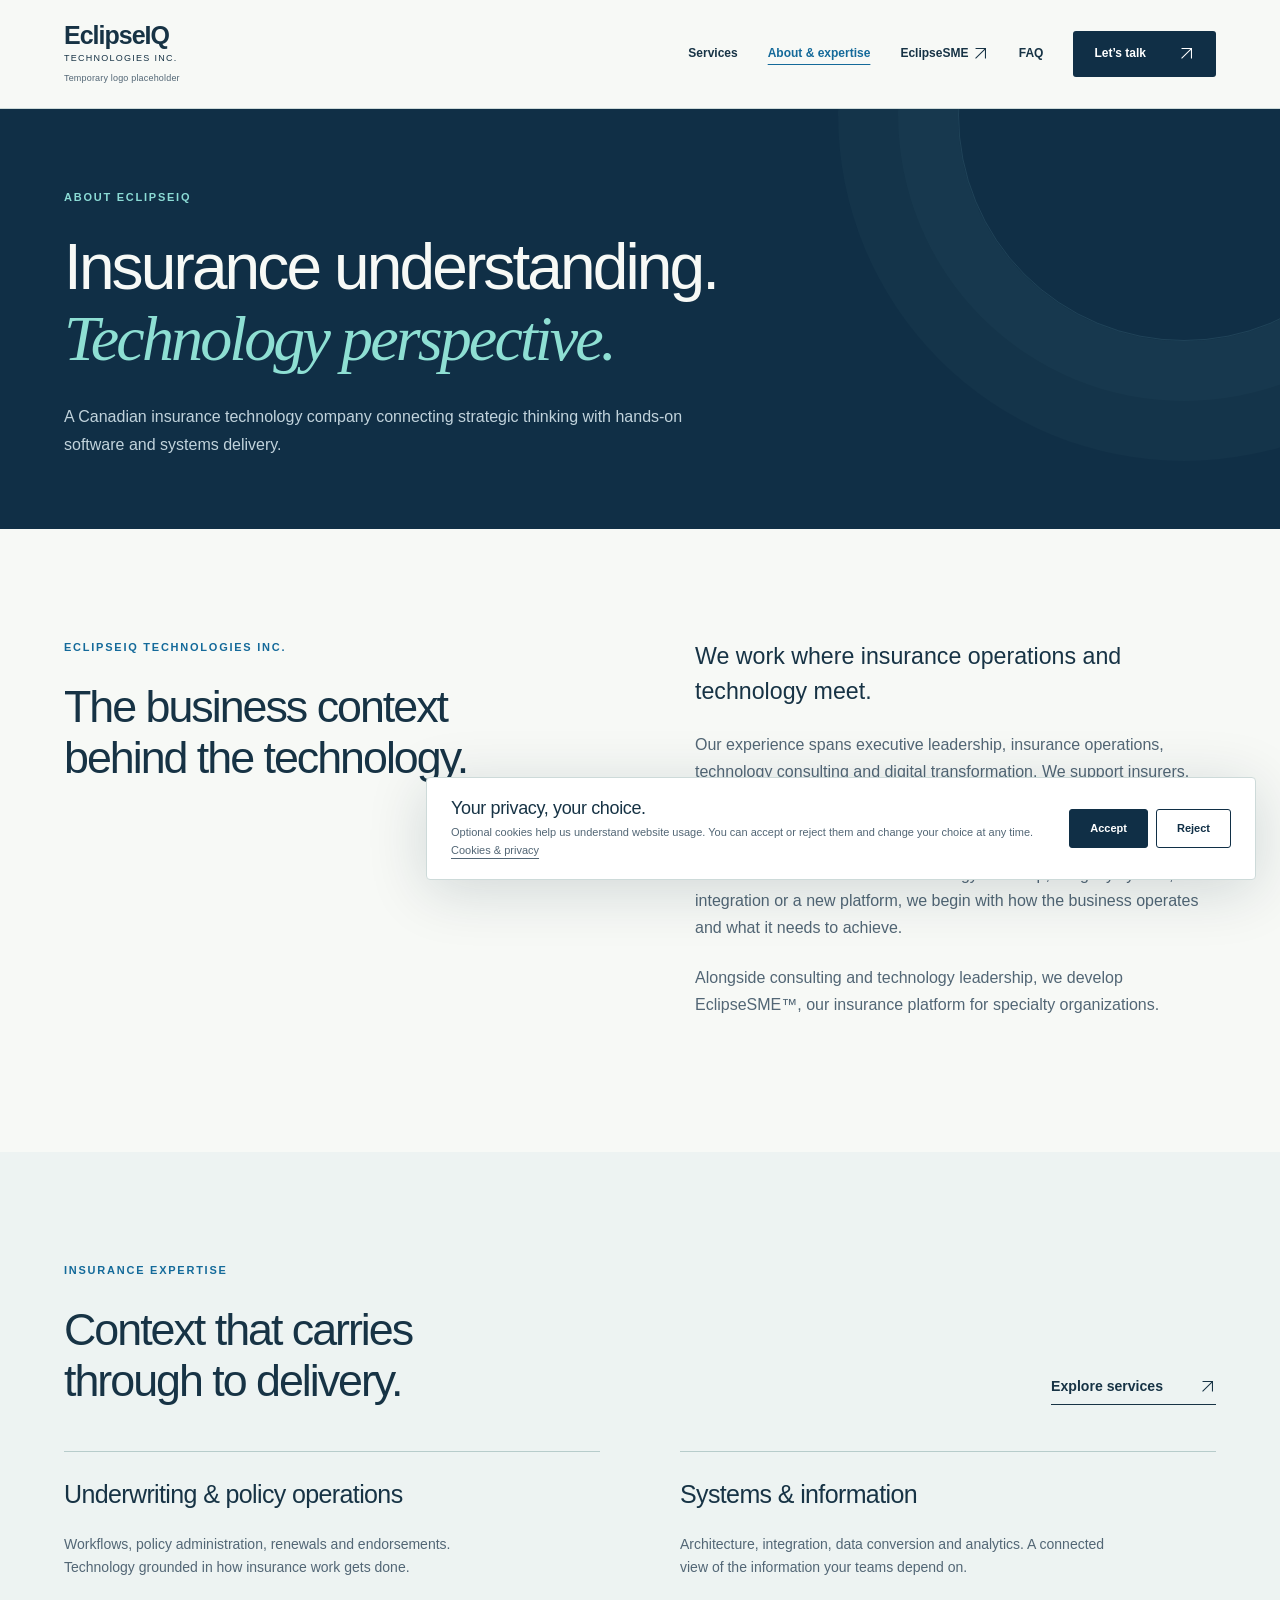
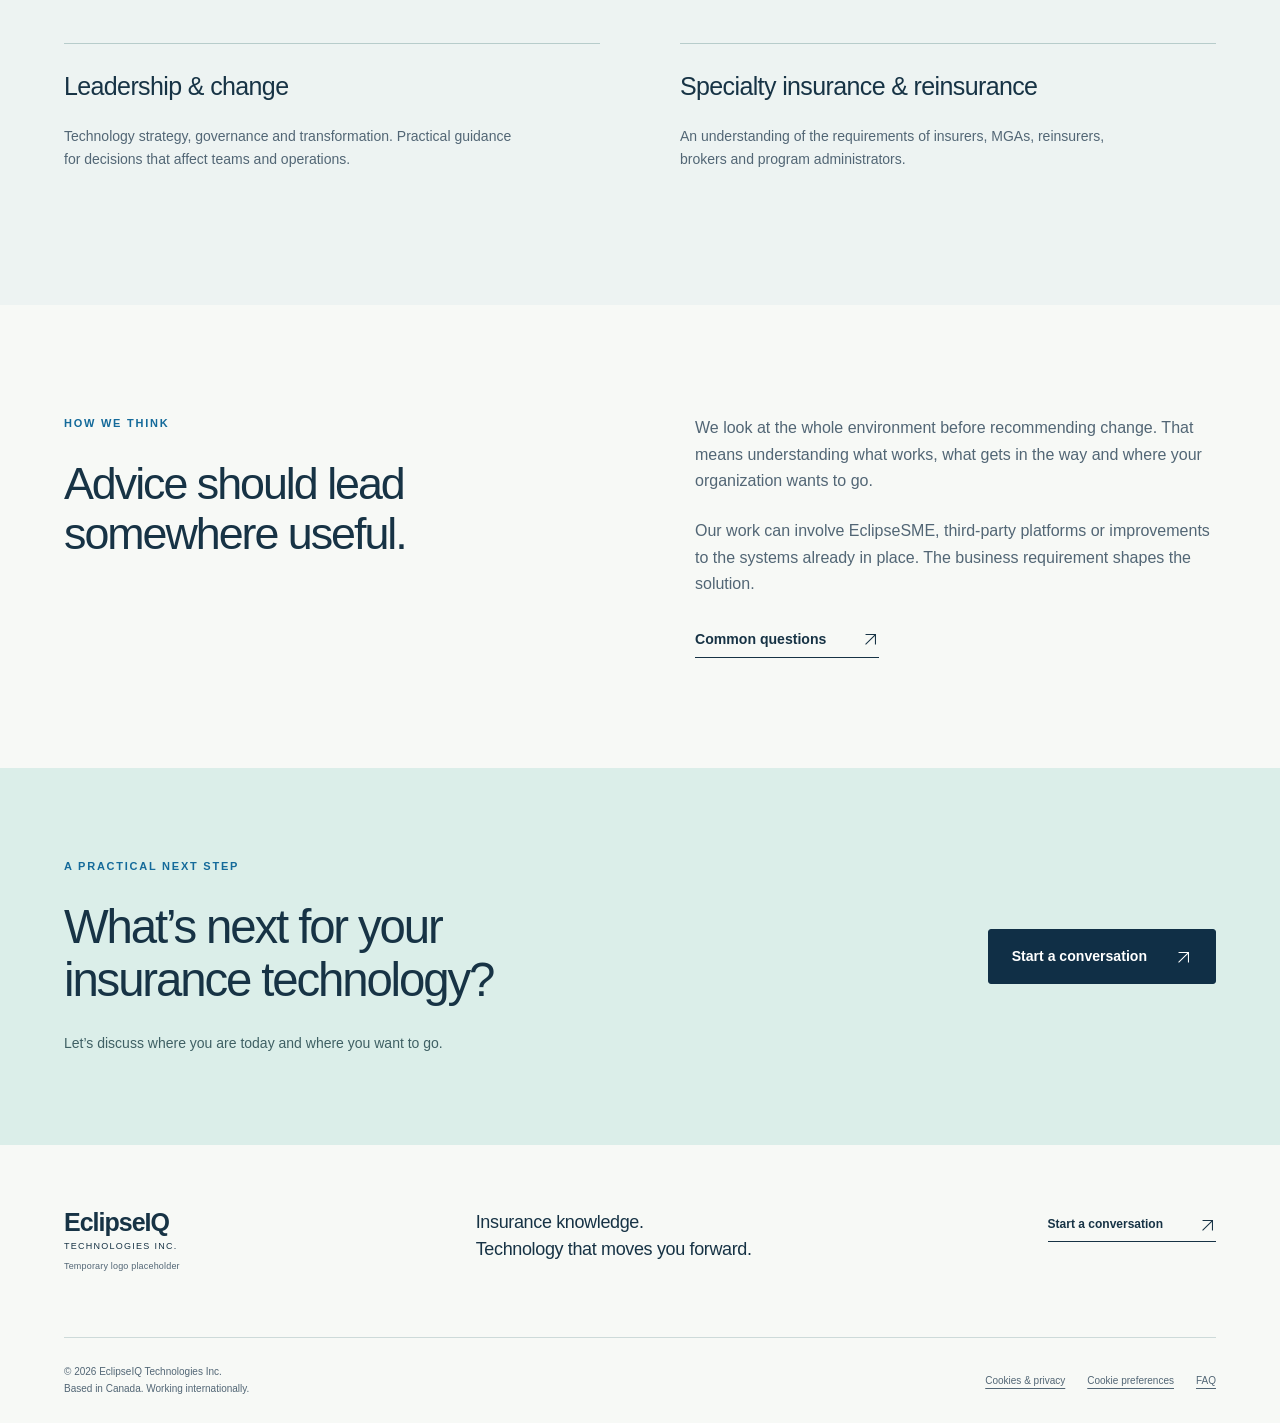
==== about/index.html @ 49a22146 "Build EclipseIQ corporate redesign with local forms and privacy controls" ====
<!doctype html>
<html lang="en-CA"><head><meta charset="utf-8"><meta name="viewport" content="width=device-width, initial-scale=1"><title>About &amp; insurance expertise | EclipseIQ Technologies Inc.</title>
<meta name="description" content="Meet EclipseIQ Technologies Inc., a Canadian insurance technology company connecting operational understanding with hands-on technology delivery."><meta name="theme-color" content="#102f46"><meta name="referrer" content="strict-origin-when-cross-origin"><link rel="canonical" href="https://eclipseiq.ca/about/">
<meta property="og:type" content="website"><meta property="og:locale" content="en_CA"><meta property="og:site_name" content="EclipseIQ Technologies Inc."><meta property="og:title" content="About &amp; insurance expertise"><meta property="og:description" content="Meet EclipseIQ Technologies Inc., a Canadian insurance technology company connecting operational understanding with hands-on technology delivery."><meta property="og:url" content="https://eclipseiq.ca/about/"><meta property="og:image" content="https://eclipseiq.ca/assets/social.png"><meta property="og:image:alt" content="EclipseIQ Technologies Inc. — Insurance technology with business perspective"><meta name="twitter:card" content="summary_large_image">
<link rel="stylesheet" href="../assets/styles.css"><script src="../assets/config.js" defer></script><script src="../assets/site.js" defer></script><script src="../assets/consent.js" defer></script><script type="application/ld+json">{"@context": "https://schema.org", "@type": "Organization", "name": "EclipseIQ Technologies Inc.", "url": "https://eclipseiq.ca/", "description": "Insurance technology consulting, systems modernization, fractional leadership and software solutions for insurers, MGAs, reinsurers and brokers."}</script></head>
<body><a class="skip-link" href="#main">Skip to content</a><header class="header"><div class="container header-inner"><a class="brand" href="../index.html" aria-label="EclipseIQ Technologies Inc. home"><span class="brand-name">EclipseIQ<span class="brand-company">Technologies Inc.</span></span><small>Temporary logo placeholder</small></a><button class="menu-toggle" aria-expanded="false" aria-controls="navigation" hidden>Menu <span aria-hidden="true"><svg class="icon" viewBox="0 0 24 24" fill="none" stroke="currentColor" stroke-width="1.5" aria-hidden="true"><path d="M3 6h18M3 12h18M3 18h18"/></svg></span></button><nav id="navigation" aria-label="Main navigation"><a href="../services/index.html">Services</a><a href="../about/index.html" aria-current="page">About & expertise</a><a href="../index.html#eclipsesme">EclipseSME<span aria-hidden="true"> <svg class="icon" viewBox="0 0 24 24" fill="none" stroke="currentColor" stroke-width="1.5" aria-hidden="true"><path d="M5 19 19 5M5 5h14v14"/></svg></span></a><a href="../faq/index.html">FAQ</a><a class="nav-contact" href="../contact/index.html">Let’s talk <span aria-hidden="true"><svg class="icon" viewBox="0 0 24 24" fill="none" stroke="currentColor" stroke-width="1.5" aria-hidden="true"><path d="M5 19 19 5M5 5h14v14"/></svg></span></a></nav></div></header>
<main id="main"><section class="page-intro"><div class="container"><p class="eyebrow">About EclipseIQ</p><h1>Insurance understanding.<br><em>Technology perspective.</em></h1><p class="intro-copy">A Canadian insurance technology company connecting strategic thinking with hands-on software and systems delivery.</p></div></section><section class="section"><div class="container split"><div><p class="eyebrow">EclipseIQ Technologies Inc.</p><h2>The business context<br>behind the technology.</h2></div><div class="prose"><p class="lead">We work where insurance operations and technology meet.</p><p>Our experience spans executive leadership, insurance operations, technology consulting and digital transformation. We support insurers, MGAs, reinsurers, brokers and specialty insurance organizations in Canada and internationally.</p><p>Whether the work involves a technology roadmap, a legacy system, an integration or a new platform, we begin with how the business operates and what it needs to achieve.</p><p>Alongside consulting and technology leadership, we develop EclipseSME™, our insurance platform for specialty organizations.</p></div></div></section><section class="section section-tint"><div class="container"><div class="section-heading"><div><p class="eyebrow">Insurance expertise</p><h2>Context that carries<br>through to delivery.</h2></div><a class="text-link" href="../services/index.html">Explore services <svg class="icon" viewBox="0 0 24 24" fill="none" stroke="currentColor" stroke-width="1.5" aria-hidden="true"><path d="M5 19 19 5M5 5h14v14"/></svg></a></div><div class="expertise-grid"><article><h3>Underwriting & policy operations</h3><p>Workflows, policy administration, renewals and endorsements. Technology grounded in how insurance work gets done.</p></article><article><h3>Systems & information</h3><p>Architecture, integration, data conversion and analytics. A connected view of the information your teams depend on.</p></article><article><h3>Leadership & change</h3><p>Technology strategy, governance and transformation. Practical guidance for decisions that affect teams and operations.</p></article><article><h3>Specialty insurance & reinsurance</h3><p>An understanding of the requirements of insurers, MGAs, reinsurers, brokers and program administrators.</p></article></div></div></section><section class="section"><div class="container split"><div><p class="eyebrow">How we think</p><h2>Advice should lead<br>somewhere useful.</h2></div><div class="prose"><p>We look at the whole environment before recommending change. That means understanding what works, what gets in the way and where your organization wants to go.</p><p>Our work can involve EclipseSME, third-party platforms or improvements to the systems already in place. The business requirement shapes the solution.</p><a class="text-link" href="../faq/index.html">Common questions <svg class="icon" viewBox="0 0 24 24" fill="none" stroke="currentColor" stroke-width="1.5" aria-hidden="true"><path d="M5 19 19 5M5 5h14v14"/></svg></a></div></div></section><section class="cta"><div class="container cta-inner"><div><p class="eyebrow">A practical next step</p><h2>What’s next for your<br>insurance technology?</h2><p>Let’s discuss where you are today and where you want to go.</p></div><a class="button button-light" href="../contact/index.html">Start a conversation <span aria-hidden="true"><svg class="icon" viewBox="0 0 24 24" fill="none" stroke="currentColor" stroke-width="1.5" aria-hidden="true"><path d="M5 19 19 5M5 5h14v14"/></svg></span></a></div></section></main>
<footer class="footer"><div class="container"><div class="footer-top"><a class="brand" href="../index.html"><span class="brand-name">EclipseIQ<span class="brand-company">Technologies Inc.</span></span><small>Temporary logo placeholder</small></a><p>Insurance knowledge.<br>Technology that moves you forward.</p><a class="text-link" href="../contact/index.html">Start a conversation <span aria-hidden="true"><svg class="icon" viewBox="0 0 24 24" fill="none" stroke="currentColor" stroke-width="1.5" aria-hidden="true"><path d="M5 19 19 5M5 5h14v14"/></svg></span></a></div><div class="footer-bottom"><p>© 2026 EclipseIQ Technologies Inc. <span>Based in Canada. Working internationally.</span></p><div><a href="../privacy/index.html">Cookies & privacy</a><button class="cookie-preferences" hidden>Cookie preferences</button><a href="../faq/index.html">FAQ</a></div></div></div></footer>
<section id="cookie-banner" class="cookie-banner" aria-labelledby="cookie-title" hidden><div><h2 id="cookie-title">Your privacy, your choice.</h2><p>Optional cookies help us understand website usage. You can accept or reject them and change your choice at any time. <a href="../privacy/index.html">Cookies & privacy</a></p></div><div class="cookie-actions"><button class="button button-small" data-cookie-choice="accepted">Accept</button><button class="button button-outline button-small" data-cookie-choice="rejected">Reject</button></div></section>
</body></html>
---- assets/styles.css ----
:root{--navy:#102f46;--navy-dark:#0a2437;--blue:#146a9a;--teal:#40c5bd;--ink:#173345;--muted:#526675;--paper:#f7f9f6;--tint:#edf3f2;--line:#cddad9;--white:#fff;--serif:Georgia,'Times New Roman',serif;--sans:Inter,'Segoe UI',Arial,sans-serif}*{box-sizing:border-box}html{scroll-behavior:smooth;scroll-padding-top:110px}body{margin:0;background:var(--paper);color:var(--ink);font-family:var(--sans);font-size:16px;line-height:1.65;-webkit-font-smoothing:antialiased}a{color:inherit;text-decoration-thickness:1px;text-underline-offset:4px}button,input,select,textarea{font:inherit}button,a,input,select,textarea,summary{-webkit-tap-highlight-color:transparent}button,a,summary{touch-action:manipulation}a:focus-visible,button:focus-visible,summary:focus-visible{outline:3px solid var(--blue);outline-offset:5px}input:focus-visible,textarea:focus-visible,select:focus-visible{outline:3px solid var(--blue);outline-offset:2px}[hidden]{display:none!important}h1,h2,h3,p{margin-top:0}h1,h2,h3{line-height:1.12;font-weight:500;letter-spacing:-.045em}h1{font-size:clamp(3rem,5.6vw,5.8rem);margin-bottom:28px}h2{font-size:clamp(2.3rem,3.5vw,3.65rem);margin-bottom:26px}h3{font-size:1.5rem;letter-spacing:-.025em}p{margin-bottom:24px}em{font-family:var(--serif);font-weight:400}ul,ol{padding-left:22px}::selection{background:#8ee2d7;color:var(--navy-dark)}.container{max-width:1360px;margin-inline:auto;padding-inline:64px}.section{padding-block:110px}.section-tint{background:var(--tint)}.eyebrow{text-transform:uppercase;font-size:11px;font-weight:650;letter-spacing:.16em;margin-bottom:26px;line-height:1.5;color:var(--blue)}.intro-copy{font-size:1.15rem;line-height:1.75;max-width:640px;color:var(--muted)}.lead{font-size:1.45rem;line-height:1.5;color:var(--ink)}.muted{color:var(--muted)}.split{display:grid;grid-template-columns:1fr 1fr;gap:110px}.prose{max-width:560px}.prose p:not(.lead){color:var(--muted)}.text-link{font-size:.88rem;font-weight:650;text-decoration:none;display:inline-flex;align-items:center;gap:36px;padding-block:6px;border-bottom:1px solid currentColor}.text-link:hover{color:var(--blue)}.button{border:1px solid var(--navy);border-radius:3px;background:var(--navy);color:white;padding:16px 23px;display:inline-flex;align-items:center;justify-content:center;gap:28px;text-decoration:none;line-height:1.5;font-size:.88rem;font-weight:600;cursor:pointer;transition:background .18s,transform .18s}.button:hover{background:#23516b;transform:translateY(-2px)}.button:disabled{cursor:not-allowed;opacity:.6;transform:none}.button-light{background:var(--paper);color:var(--navy);border-color:var(--paper)}.button-light:hover{background:#d7f1ea;color:var(--navy)}.button-outline{background:transparent;color:var(--navy)}.button-outline:hover{background:var(--tint)}.button-small{padding:10px 20px}.skip-link{position:fixed;left:20px;top:-90px;z-index:100;background:white;padding:14px 24px;color:var(--navy)}.skip-link:focus{top:12px}.sr-only{position:absolute;width:1px;height:1px;padding:0;margin:-1px;overflow:hidden;clip:rect(0,0,0,0);white-space:nowrap;border:0}.header{background:var(--paper);border-bottom:1px solid var(--line);position:relative;z-index:20}.header-inner{display:flex;align-items:center;justify-content:space-between;min-height:108px;gap:30px}.brand{display:flex;flex-direction:column;text-decoration:none;flex-shrink:0;width:max-content;max-width:100%}.brand-name{font-size:25px;font-weight:650;letter-spacing:-1px;line-height:1.1}.brand-company{display:block;font-size:9px;letter-spacing:.14em;text-transform:uppercase;margin-top:5px;font-weight:500}.brand small{font-size:9px;font-weight:400;letter-spacing:.02em;color:var(--muted);margin-top:7px}.header nav{display:flex;gap:30px;align-items:center}.header nav a{text-decoration:none;font-size:12px;font-weight:550;white-space:nowrap;padding-block:10px}.header nav a:hover,.header nav a[aria-current]{color:var(--blue)}.header nav a[aria-current]{text-decoration:underline;text-underline-offset:7px}.header nav .nav-contact{background:var(--navy);color:white;padding:13px 21px;border-radius:3px;display:flex;gap:32px}.header nav .nav-contact:hover{background:var(--blue);color:white}.menu-toggle{display:none;border:1px solid var(--line);background:none;padding:10px 14px;color:var(--navy);cursor:pointer;font-size:13px}.hero{background:var(--navy);color:var(--paper);overflow:hidden;position:relative}.hero-grid{display:grid;grid-template-columns:1.05fr 1fr;gap:40px;min-height:690px;align-items:center;padding-block:68px}.hero-copy{position:relative;z-index:2}.hero .eyebrow{color:#8bdbd5;display:flex;gap:10px;align-items:center;font-size:10px}.status-dot{width:5px;height:5px;background:var(--teal);border-radius:50%}.hero h1{font-size:clamp(3.7rem,5.4vw,5.5rem);line-height:1.02;letter-spacing:-.055em}.hero h1 em{color:#8edfd3;line-height:1.15;letter-spacing:-.055em}.hero-copy>p:not(.eyebrow):not(.hero-caption){max-width:450px;color:#c7d5dd;font-size:16px;line-height:1.8}.hero-actions{display:flex;align-items:flex-start;gap:20px;flex-direction:column;margin-top:32px}.hero-secondary{font-size:12px;text-decoration:none;display:flex;gap:20px;color:#e0e9ec}.hero-secondary:hover{text-decoration:underline}.hero .hero-caption{font-size:9px;letter-spacing:.13em;text-transform:uppercase;color:#a7c1d0;margin-top:48px;margin-bottom:0}.systems-art{position:relative;height:510px;min-width:0;isolation:isolate;margin-right:-24px;background:radial-gradient(ellipse at center,#16688355,transparent 68%)}.diagram-heading,.diagram-foot{position:absolute;left:25px;right:25px;display:flex;justify-content:space-between;color:#acd0d5;font-size:9px;letter-spacing:.13em}.diagram-heading{top:8px;padding-bottom:18px;border-bottom:1px solid #ffffff24}.diagram-foot{bottom:5px;padding-top:16px;border-top:1px solid #ffffff24;letter-spacing:.04em;font-size:10px}.diagram-foot>span:last-child{font-size:18px}.orbit{position:absolute;top:50%;left:50%;border:1px solid #66c0c545;border-radius:50%;transform:translate(-50%,-50%) rotate(-28deg)}.orbit-one{width:330px;height:330px;box-shadow:0 0 0 40px #2b7c8d0a,0 0 0 80px #2b7c8d05}.orbit-two{width:450px;height:210px;border-color:#66c0c57a;transform:translate(-50%,-50%) rotate(-38deg)}.orbit-three{width:450px;height:210px;transform:translate(-50%,-50%) rotate(43deg)}.orbit-one:after,.orbit-two:after,.orbit-three:after{content:'';position:absolute;width:8px;height:8px;top:20%;left:10%;background:#8bd7cc;border:3px solid #1b4c62;border-radius:50%;box-sizing:content-box}.orbit-three:after{top:70%;left:2%;background:#59b7dd}.diagram-core{position:absolute;top:50%;left:50%;transform:translate(-50%,-50%);width:203px;height:203px;border-radius:50%;background:var(--navy);border:1px solid #56b9b86e;display:flex;flex-direction:column;justify-content:center;align-items:center;text-align:center;box-shadow:0 0 80px #5cdcc91a}.diagram-core>span{font-size:7px;color:#8bced0;letter-spacing:.17em}.diagram-core strong{font-size:24px;font-weight:450;line-height:1.2;letter-spacing:-.02em;margin:14px 0}.diagram-label{position:absolute;background:#183e53;border:1px solid #608d9d6e;border-radius:2px;font-size:10px;padding:8px 12px;z-index:1;box-shadow:0 8px 20px #07212c20}.label-one{left:1%;top:31%}.label-two{right:-1%;top:40%}.label-three{left:5%;bottom:23%}.label-four{right:7%;bottom:20%}.audience-strip{border-bottom:1px solid var(--line);padding-block:28px}.audience-strip>.container{display:flex;align-items:center;gap:45px}.audience-strip p{font-size:10px;letter-spacing:.09em;color:var(--muted);text-transform:uppercase;margin:0;flex-shrink:0}.audience-strip ul{list-style:none;display:flex;justify-content:space-between;gap:28px;flex-wrap:wrap;padding:0;margin:0;flex:1}.audience-strip li{font-size:13px;font-weight:550}.section-heading{display:flex;justify-content:space-between;gap:40px;align-items:flex-end;margin-bottom:46px}.section-heading h2{margin-bottom:0}.section-heading>p{font-size:13px;color:var(--muted);margin-bottom:5px}.service-list{border-top:1px solid #b7cccb}.service-row{display:grid;grid-template-columns:50px 1fr 50px;gap:20px;padding:32px 0;border-bottom:1px solid #b7cccb;text-decoration:none;align-items:center;transition:padding .2s,background .2s}.service-row:hover{padding-inline:14px;background:#e3eeeb}.row-number{font-size:10px;color:var(--blue);align-self:start;padding-top:5px}.service-row h3{font-size:26px;letter-spacing:-.035em;margin-bottom:8px}.service-row p{color:var(--muted);font-size:13px;margin-bottom:0}.row-arrow{font-size:26px;text-align:right;color:var(--blue)}.assessment .intro-copy{max-width:360px}.assessment-map{border-left:1px solid var(--line);padding-left:40px}.assessment-map>div{padding:0 0 32px 0}.assessment-map>div:last-child{padding-bottom:0}.assessment-map span{font-size:10px;text-transform:uppercase;letter-spacing:.12em;color:var(--blue)}.assessment-map h3{font-size:23px;margin:10px 0}.assessment-map p{color:var(--muted);font-size:13px;margin-bottom:0}.product-section{background:var(--navy-dark);color:#eaf3f3;padding-block:100px}.product-grid{display:grid;grid-template-columns:1fr 1fr;gap:120px;align-items:center}.product-section .eyebrow{color:#8bd9ce}.product-section h2{font-size:62px;letter-spacing:-.04em;margin-bottom:24px}.product-section h2>span{font-size:20px;vertical-align:super}.product-lead{font-size:28px;line-height:1.3;letter-spacing:-.025em}.product-section p:not(.eyebrow):not(.product-lead){color:#b8cbd4;font-size:14px;max-width:440px}.product-section .button{margin-top:10px}.product-flow{padding:36px;border:1px solid #55798c6e;background:linear-gradient(120deg,#143f55,transparent);position:relative}.product-flow ol{padding:0;list-style:none;margin:20px 0 28px}.product-flow li{font-size:21px;letter-spacing:-.02em;border-top:1px solid #ffffff22;padding:17px 0}.product-flow li:last-child{border-bottom:1px solid #ffffff22}.product-flow li>span{font-size:10px;color:#7dccc7;margin-right:25px;vertical-align:middle}.product-flow>p:last-child{font-size:10px!important;margin:0}.cta{padding:90px 0;background:#dbeee9}.cta-inner{display:flex;justify-content:space-between;gap:40px;align-items:center}.cta h2{font-size:clamp(2.2rem,3.7vw,3.8rem)}.cta p:not(.eyebrow){color:#3f6064;font-size:14px;margin-bottom:0}.cta .button{background:var(--navy);color:white;border-color:var(--navy);flex-shrink:0}.footer{background:var(--paper);padding-top:64px}.footer-top{display:flex;justify-content:space-between;gap:40px;align-items:flex-start;padding-bottom:50px}.footer-top>p{font-size:18px;line-height:1.5;letter-spacing:-.02em}.footer-top .text-link{font-size:12px}.footer-bottom{border-top:1px solid var(--line);padding-block:26px;display:flex;justify-content:space-between;gap:20px;align-items:center;font-size:10px;color:var(--muted)}.footer-bottom p{margin:0}.footer-bottom p>span{display:block}.footer-bottom>div{display:flex;gap:22px;align-items:center;flex-wrap:wrap}.cookie-preferences{font-size:inherit;color:inherit;padding:0;background:none;border:0;text-decoration:underline;text-underline-offset:4px;cursor:pointer}.cookie-banner{position:fixed;z-index:50;bottom:20px;left:24px;right:24px;max-width:830px;margin-left:auto;background:white;border:1px solid var(--line);box-shadow:0 10px 60px #0a243729;border-radius:4px;padding:20px 24px;display:flex;gap:28px;align-items:center}.cookie-banner h2{font-size:18px;letter-spacing:-.02em;margin:0 0 5px}.cookie-banner p{font-size:11px;line-height:1.65;color:var(--muted);margin:0}.cookie-actions{display:flex;gap:8px;flex-shrink:0}.cookie-actions .button{font-size:11px}.page-intro{padding-block:80px 70px;background:var(--navy);color:var(--paper);position:relative;overflow:hidden}.page-intro:after{content:'';position:absolute;width:450px;height:450px;border:1px solid #7bb6c126;border-radius:50%;right:-130px;top:-220px;box-shadow:0 0 0 60px #7bb6c108,0 0 0 120px #7bb6c108;pointer-events:none}.page-intro .eyebrow{color:#8bdbd5}.page-intro h1{font-size:clamp(3rem,5vw,5rem);max-width:1060px}.page-intro h1 em{color:#8edfd3}.page-intro .intro-copy{color:#c1d3dc;max-width:670px;font-size:16px;margin-bottom:0}.capability{display:grid;grid-template-columns:1fr 1.05fr;gap:90px;padding-block:60px;border-top:1px solid var(--line);scroll-margin-top:50px}.capability:first-child{padding-top:0;border-top:0}.capability:last-child{padding-bottom:0}.capability h2{font-size:38px;max-width:420px}.capability h3{font-size:23px;line-height:1.3;margin-bottom:18px}.capability>div>p:not(.eyebrow){color:var(--muted);font-size:15px}.check-list{list-style:none;padding:0;margin:25px 0 0}.check-list li{padding:9px 0;border-top:1px solid var(--line);font-size:13px;display:flex;gap:12px}.check-list li:before{content:'↗';color:var(--blue)}.three-columns{display:grid;grid-template-columns:repeat(3,1fr);gap:55px;margin-top:50px}.three-columns h3{font-size:23px;margin-top:22px}.three-columns p{font-size:14px;color:var(--muted);margin:0}.step{font-size:12px;color:var(--blue);border-bottom:1px solid var(--line);display:block;padding-bottom:20px}.expertise-grid{display:grid;grid-template-columns:1fr 1fr;gap:40px 80px}.expertise-grid article{border-top:1px solid #b7cccb;padding-top:28px}.expertise-grid h3{font-size:25px}.expertise-grid p{color:var(--muted);font-size:14px;max-width:450px}.faq-layout{display:grid;grid-template-columns:1fr 2fr;gap:90px}.faq-layout aside>p:not(.eyebrow){color:var(--muted);font-size:14px}.faq-list{border-top:1px solid var(--line)}details{border-bottom:1px solid var(--line)}summary{cursor:pointer;list-style:none;display:flex;justify-content:space-between;align-items:center;gap:25px;font-size:19px;font-weight:500;letter-spacing:-.02em;line-height:1.45;padding:26px 0}summary::-webkit-details-marker{display:none}summary>span{color:var(--blue);font-size:26px;flex-shrink:0}details[open] summary>span{transform:rotate(45deg)}details>div{padding:0 42px 20px 0}details p{font-size:14px;color:var(--muted);margin:0}.contact-grid{display:grid;grid-template-columns:.8fr 1.2fr;gap:100px}.contact-aside h2{font-size:38px}.contact-aside>p:not(.eyebrow){font-size:14px;color:var(--muted);max-width:340px}.contact-note{border-top:1px solid var(--line);margin-top:38px;padding-top:28px;max-width:340px;font-size:13px}.contact-note strong{font-weight:550}.contact-note p{color:var(--muted);font-size:12px;margin:20px 0 0}.form-note{font-size:12px;background:var(--tint);border-left:2px solid var(--blue);padding:14px 18px;color:var(--muted);margin-bottom:30px}label{font-size:12px;font-weight:600;display:block;margin-bottom:8px}label>span{color:var(--muted);font-weight:400;font-size:10px}input:not([type=radio]),select,textarea{width:100%;border:1px solid #afc1c4;border-radius:2px;background:#fff;color:var(--ink);padding:12px 13px;min-height:47px;margin-bottom:22px;font-size:14px}textarea{resize:vertical;min-height:140px}.form-grid{display:grid;grid-template-columns:1fr 1fr;gap:0 22px}fieldset{border:0;padding:0;margin:0 0 20px}legend{font-size:12px;font-weight:600;margin-bottom:12px}.radio-options{display:flex;gap:30px}.radio-options label{font-weight:400;display:flex;align-items:center;gap:8px;margin:0}.radio-options input{accent-color:var(--blue);width:16px;height:16px}.field-hint{font-size:11px;color:var(--muted);margin-top:-17px}.form-privacy{font-size:11px;color:var(--muted);max-width:470px}.honeypot{position:absolute;left:-10000px;width:1px;height:1px;overflow:hidden}.form-status{padding:18px;background:#e6f3ed;border-left:3px solid #19794d;font-size:13px;margin:22px 0 0}.form-status[data-state=error]{background:#fff1ea;border-color:#aa4525;color:#792c18}.form-status[data-state=simulation]{background:#fff7d9;border-color:#826619;color:#59470f}.form-status[data-state=pending]{background:var(--tint);border-color:var(--blue)}.legal{max-width:890px}.legal h2{font-size:29px;margin-top:40px;margin-bottom:18px}.legal p:not(.eyebrow){color:var(--muted);font-size:15px}.legal h2:first-of-type{margin-top:0}.error-links{padding-block:60px 100px;display:flex;align-items:center;gap:35px}
@media(min-width:1500px){.hero-grid{padding-block:85px;min-height:760px}}@media(max-width:1100px){.container{padding-inline:36px}.header nav{gap:20px}.header nav a{font-size:11px}.split,.product-grid{gap:65px}.hero-grid{gap:20px;min-height:650px}.hero h1{font-size:66px}.systems-art{height:460px;margin-right:0}.orbit-one{width:280px;height:280px}.orbit-two,.orbit-three{width:360px;height:180px}.diagram-core{width:180px;height:180px}.diagram-label{font-size:9px;padding:7px 9px}.audience-strip>.container{gap:25px}.audience-strip ul{gap:18px}.audience-strip li{font-size:12px}.section{padding-block:85px}.contact-grid{gap:60px}.capability{gap:60px}.footer-top{gap:25px}}
@media(max-width:850px){.header-inner{min-height:94px;flex-wrap:wrap;padding-block:18px;gap:18px}.menu-toggle:not([hidden]){display:flex;gap:22px;align-items:center}.js .header nav{display:none;width:100%;padding-block:12px}.js .header nav.is-open{display:flex}.header nav{flex-wrap:wrap;gap:18px 26px}.hero-grid{grid-template-columns:1fr 1fr;min-height:620px;gap:0}.hero h1{font-size:55px}.hero-copy>p:not(.eyebrow):not(.hero-caption){font-size:14px}.hero .eyebrow{font-size:8px}.hero .button{font-size:11px;padding:14px 16px;gap:15px}.systems-art{margin-right:-20px;height:430px}.diagram-heading{font-size:7px;left:20px;right:10px}.diagram-foot{font-size:8px;left:20px;right:10px}.orbit-one{width:245px;height:245px}.orbit-two,.orbit-three{width:295px;height:155px}.diagram-core{width:155px;height:155px}.diagram-core strong{font-size:21px}.diagram-core>span{font-size:6px}.diagram-label{font-size:8px;padding:6px}.label-one{left:0;top:27%}.label-two{right:0;top:40%}.label-three{left:0;bottom:24%}.audience-strip>.container{display:block}.audience-strip p{margin-bottom:13px}.audience-strip ul{justify-content:flex-start;gap:15px 30px}.split{gap:45px}.section-heading>p{max-width:220px}.service-row h3{font-size:23px}.product-grid{gap:50px}.product-section h2{font-size:48px}.product-flow{padding:25px}.product-flow li{font-size:17px}.product-flow li>span{margin-right:15px}.footer-top>p{font-size:15px}.footer-top .text-link{gap:14px;font-size:11px}.footer-bottom{align-items:flex-start}.footer-bottom>div{gap:12px 18px}.capability h2{font-size:32px}.capability{gap:40px}.faq-layout{grid-template-columns:1fr 2fr;gap:40px}.contact-grid{grid-template-columns:1fr 1.5fr;gap:40px}.contact-aside h2{font-size:32px}.three-columns{gap:30px}.three-columns h3{font-size:21px}.cookie-banner{max-width:700px}}
@media(max-width:640px){html{scroll-padding-top:30px}.container{padding-inline:24px}.section{padding-block:64px}.header-inner{min-height:89px}.brand-name{font-size:23px}.brand small{font-size:8px}.header nav{gap:8px;align-items:stretch;flex-direction:column}.header nav a{padding:12px 4px;font-size:14px}.header nav .nav-contact{justify-content:space-between;padding:13px 16px;margin-top:5px}.hero-grid{display:block;padding-block:48px 24px;min-height:0}.hero .eyebrow{font-size:9px;letter-spacing:.11em;margin-bottom:25px}.hero h1{font-size:clamp(3.3rem,12vw,4.7rem);line-height:1.04;letter-spacing:-.055em}.hero-copy>p:not(.eyebrow):not(.hero-caption){font-size:14px;max-width:420px}.hero-actions{margin-top:28px}.hero .button{font-size:12px;padding:15px 17px;gap:20px}.hero .hero-caption{margin-top:32px;font-size:8px}.systems-art{height:380px;margin:35px auto 0;max-width:380px}.diagram-heading{font-size:8px;left:0;right:0}.diagram-foot{left:0;right:0;font-size:8px}.orbit-one{width:250px;height:250px}.orbit-two,.orbit-three{width:300px;height:170px}.diagram-core{width:160px;height:160px}.diagram-core strong{font-size:21px}.diagram-label{font-size:9px;padding:6px 9px}.label-one{top:24%;left:0}.label-two{top:38%;right:-4px}.label-three{bottom:22%;left:0}.label-four{bottom:17%;right:15px}.audience-strip{padding-block:22px}.audience-strip p{font-size:9px}.audience-strip ul{gap:8px 25px}.audience-strip li{font-size:12px}.split{grid-template-columns:1fr;gap:26px}h2{font-size:34px;line-height:1.15}.eyebrow{font-size:10px;margin-bottom:20px}.lead{font-size:21px}.prose p:not(.lead){font-size:14px}.text-link{font-size:12px;gap:26px}.section-heading{display:block;margin-bottom:30px}.section-heading>p{margin-top:20px;max-width:none;font-size:12px}.service-row{grid-template-columns:25px 1fr 20px;gap:12px;padding-block:25px}.service-row h3{font-size:22px}.service-row p{font-size:12px;line-height:1.6}.row-number{font-size:9px}.row-arrow{font-size:22px}.assessment-map{margin-top:10px;padding-left:25px}.assessment-map>div{padding-bottom:28px}.assessment-map h3{font-size:22px}.product-section{padding-block:64px}.product-grid{grid-template-columns:1fr;gap:40px}.product-section h2{font-size:52px}.product-lead{font-size:26px}.product-flow{padding:25px}.product-flow li{font-size:21px}.product-flow li>span{margin-right:25px}.cta{padding-block:62px}.cta-inner{display:block}.cta h2{font-size:34px}.cta .button{margin-top:30px}.cta p:not(.eyebrow){font-size:13px}.footer{padding-top:42px}.footer-top{display:grid;grid-template-columns:1fr 1fr;gap:28px 15px;padding-bottom:30px}.footer-top>p{font-size:13px}.footer-top>.text-link{grid-column:1/-1;justify-self:start;font-size:12px}.footer-bottom{display:block;font-size:10px;padding-bottom:25px}.footer-bottom>div{margin-top:20px;gap:22px}.cookie-banner{bottom:12px;left:12px;right:12px;padding:18px;display:block}.cookie-banner h2{font-size:17px}.cookie-banner p{font-size:11px}.cookie-actions{margin-top:14px}.cookie-actions .button{flex:1;font-size:12px}.page-intro{padding-block:50px}.page-intro h1{font-size:42px}.page-intro .intro-copy{font-size:14px;max-width:440px}.page-intro:after{right:-330px}.capability{display:block;padding-block:40px}.capability h2{font-size:32px;margin-bottom:25px;max-width:350px}.capability h3{font-size:21px}.capability>div>p:not(.eyebrow){font-size:14px}.three-columns{grid-template-columns:1fr;gap:35px;margin-top:35px}.three-columns h3{margin-top:18px}.step{padding-bottom:14px}.expertise-grid{grid-template-columns:1fr;gap:20px}.expertise-grid h3{font-size:24px}.expertise-grid p{margin-bottom:10px}.faq-layout{grid-template-columns:1fr;gap:35px}.faq-layout aside>p:not(.eyebrow){display:inline;margin-right:10px}.faq-layout aside .eyebrow{margin-bottom:12px}summary{font-size:18px;padding-block:22px}details>div{padding-right:20px}.contact-grid{grid-template-columns:1fr;gap:40px}.contact-aside h2{font-size:34px}.contact-aside>p:not(.eyebrow){max-width:430px}.contact-note{max-width:none;margin-top:25px;padding-top:20px}.contact-note p{max-width:420px;margin-top:14px}.form-grid{grid-template-columns:1fr;gap:0}.form-note{font-size:12px}.legal h2{font-size:27px}.legal p:not(.eyebrow){font-size:14px}.error-links{flex-direction:column;align-items:flex-start;gap:25px;padding-bottom:60px}}
@media(prefers-reduced-motion:reduce){html{scroll-behavior:auto}*,*:before,*:after{animation:none!important;transition:none!important}}

.icon{width:17px;height:17px;display:inline-block;vertical-align:middle;flex-shrink:0}.row-arrow .icon{width:24px;height:24px}.hero-secondary .icon{width:13px;height:13px}
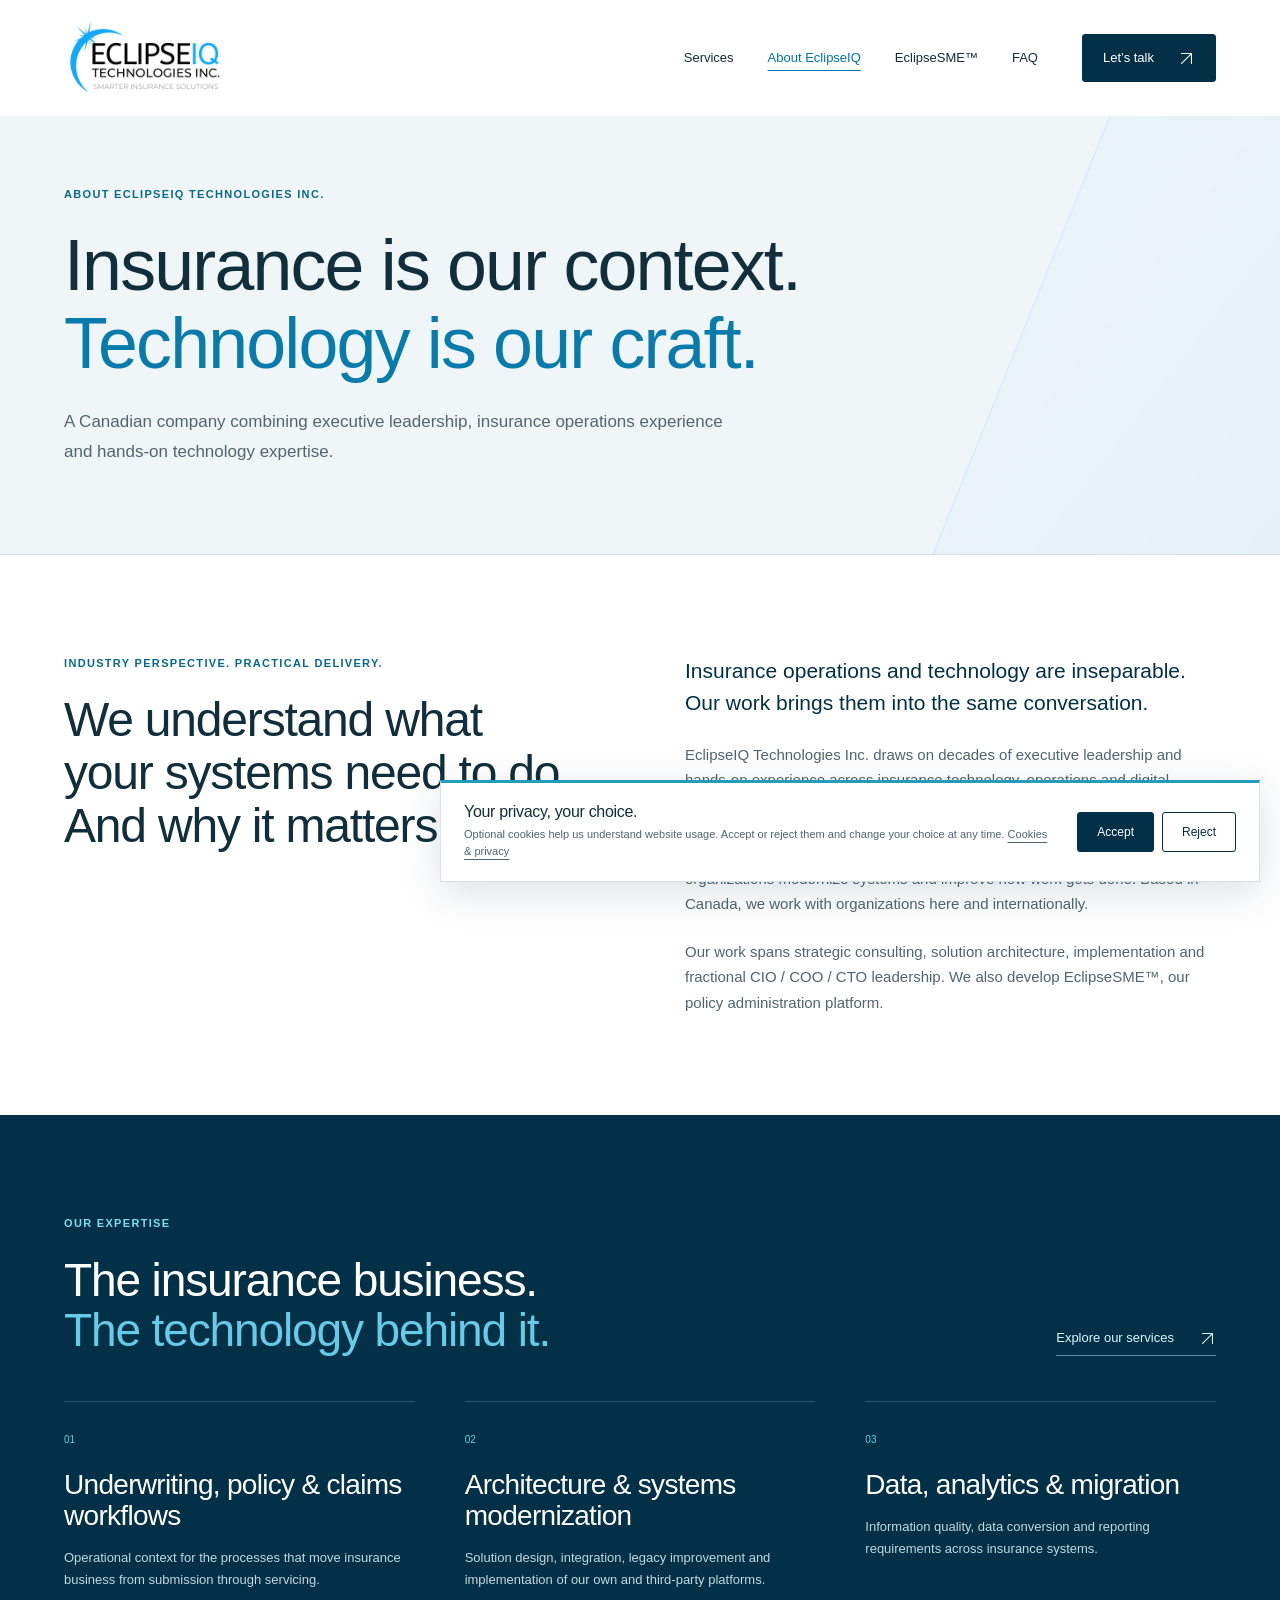
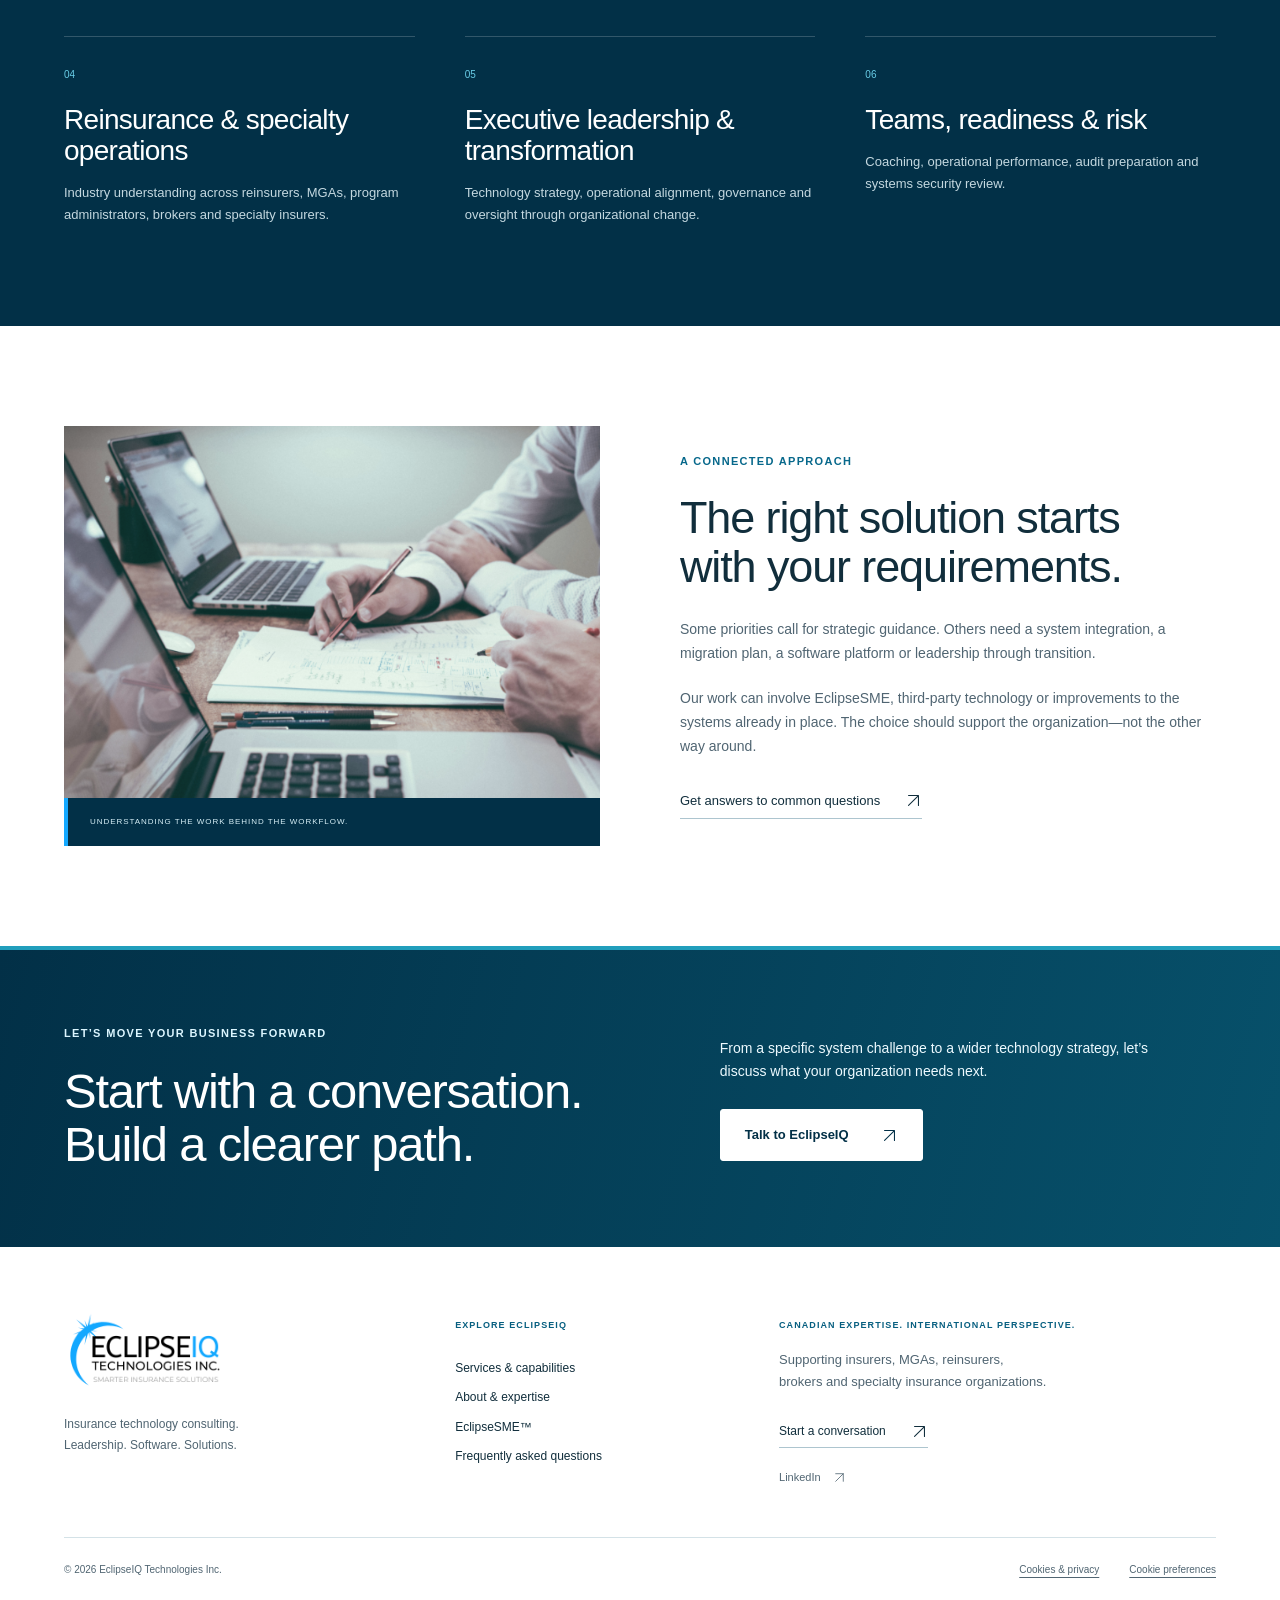
==== commit fb30eb77: "Rebuild EclipseIQ around verified live branding and complete service inventory" ====
--- a/about/index.html
+++ b/about/index.html
@@ -1,10 +1,3 @@
 <!doctype html>
-<html lang="en-CA"><head><meta charset="utf-8"><meta name="viewport" content="width=device-width, initial-scale=1"><title>About &amp; insurance expertise | EclipseIQ Technologies Inc.</title>
-<meta name="description" content="Meet EclipseIQ Technologies Inc., a Canadian insurance technology company connecting operational understanding with hands-on technology delivery."><meta name="theme-color" content="#102f46"><meta name="referrer" content="strict-origin-when-cross-origin"><link rel="canonical" href="https://eclipseiq.ca/about/">
-<meta property="og:type" content="website"><meta property="og:locale" content="en_CA"><meta property="og:site_name" content="EclipseIQ Technologies Inc."><meta property="og:title" content="About &amp; insurance expertise"><meta property="og:description" content="Meet EclipseIQ Technologies Inc., a Canadian insurance technology company connecting operational understanding with hands-on technology delivery."><meta property="og:url" content="https://eclipseiq.ca/about/"><meta property="og:image" content="https://eclipseiq.ca/assets/social.png"><meta property="og:image:alt" content="EclipseIQ Technologies Inc. — Insurance technology with business perspective"><meta name="twitter:card" content="summary_large_image">
-<link rel="stylesheet" href="../assets/styles.css"><script src="../assets/config.js" defer></script><script src="../assets/site.js" defer></script><script src="../assets/consent.js" defer></script><script type="application/ld+json">{"@context": "https://schema.org", "@type": "Organization", "name": "EclipseIQ Technologies Inc.", "url": "https://eclipseiq.ca/", "description": "Insurance technology consulting, systems modernization, fractional leadership and software solutions for insurers, MGAs, reinsurers and brokers."}</script></head>
-<body><a class="skip-link" href="#main">Skip to content</a><header class="header"><div class="container header-inner"><a class="brand" href="../index.html" aria-label="EclipseIQ Technologies Inc. home"><span class="brand-name">EclipseIQ<span class="brand-company">Technologies Inc.</span></span><small>Temporary logo placeholder</small></a><button class="menu-toggle" aria-expanded="false" aria-controls="navigation" hidden>Menu <span aria-hidden="true"><svg class="icon" viewBox="0 0 24 24" fill="none" stroke="currentColor" stroke-width="1.5" aria-hidden="true"><path d="M3 6h18M3 12h18M3 18h18"/></svg></span></button><nav id="navigation" aria-label="Main navigation"><a href="../services/index.html">Services</a><a href="../about/index.html" aria-current="page">About & expertise</a><a href="../index.html#eclipsesme">EclipseSME<span aria-hidden="true"> <svg class="icon" viewBox="0 0 24 24" fill="none" stroke="currentColor" stroke-width="1.5" aria-hidden="true"><path d="M5 19 19 5M5 5h14v14"/></svg></span></a><a href="../faq/index.html">FAQ</a><a class="nav-contact" href="../contact/index.html">Let’s talk <span aria-hidden="true"><svg class="icon" viewBox="0 0 24 24" fill="none" stroke="currentColor" stroke-width="1.5" aria-hidden="true"><path d="M5 19 19 5M5 5h14v14"/></svg></span></a></nav></div></header>
-<main id="main"><section class="page-intro"><div class="container"><p class="eyebrow">About EclipseIQ</p><h1>Insurance understanding.<br><em>Technology perspective.</em></h1><p class="intro-copy">A Canadian insurance technology company connecting strategic thinking with hands-on software and systems delivery.</p></div></section><section class="section"><div class="container split"><div><p class="eyebrow">EclipseIQ Technologies Inc.</p><h2>The business context<br>behind the technology.</h2></div><div class="prose"><p class="lead">We work where insurance operations and technology meet.</p><p>Our experience spans executive leadership, insurance operations, technology consulting and digital transformation. We support insurers, MGAs, reinsurers, brokers and specialty insurance organizations in Canada and internationally.</p><p>Whether the work involves a technology roadmap, a legacy system, an integration or a new platform, we begin with how the business operates and what it needs to achieve.</p><p>Alongside consulting and technology leadership, we develop EclipseSME™, our insurance platform for specialty organizations.</p></div></div></section><section class="section section-tint"><div class="container"><div class="section-heading"><div><p class="eyebrow">Insurance expertise</p><h2>Context that carries<br>through to delivery.</h2></div><a class="text-link" href="../services/index.html">Explore services <svg class="icon" viewBox="0 0 24 24" fill="none" stroke="currentColor" stroke-width="1.5" aria-hidden="true"><path d="M5 19 19 5M5 5h14v14"/></svg></a></div><div class="expertise-grid"><article><h3>Underwriting & policy operations</h3><p>Workflows, policy administration, renewals and endorsements. Technology grounded in how insurance work gets done.</p></article><article><h3>Systems & information</h3><p>Architecture, integration, data conversion and analytics. A connected view of the information your teams depend on.</p></article><article><h3>Leadership & change</h3><p>Technology strategy, governance and transformation. Practical guidance for decisions that affect teams and operations.</p></article><article><h3>Specialty insurance & reinsurance</h3><p>An understanding of the requirements of insurers, MGAs, reinsurers, brokers and program administrators.</p></article></div></div></section><section class="section"><div class="container split"><div><p class="eyebrow">How we think</p><h2>Advice should lead<br>somewhere useful.</h2></div><div class="prose"><p>We look at the whole environment before recommending change. That means understanding what works, what gets in the way and where your organization wants to go.</p><p>Our work can involve EclipseSME, third-party platforms or improvements to the systems already in place. The business requirement shapes the solution.</p><a class="text-link" href="../faq/index.html">Common questions <svg class="icon" viewBox="0 0 24 24" fill="none" stroke="currentColor" stroke-width="1.5" aria-hidden="true"><path d="M5 19 19 5M5 5h14v14"/></svg></a></div></div></section><section class="cta"><div class="container cta-inner"><div><p class="eyebrow">A practical next step</p><h2>What’s next for your<br>insurance technology?</h2><p>Let’s discuss where you are today and where you want to go.</p></div><a class="button button-light" href="../contact/index.html">Start a conversation <span aria-hidden="true"><svg class="icon" viewBox="0 0 24 24" fill="none" stroke="currentColor" stroke-width="1.5" aria-hidden="true"><path d="M5 19 19 5M5 5h14v14"/></svg></span></a></div></section></main>
-<footer class="footer"><div class="container"><div class="footer-top"><a class="brand" href="../index.html"><span class="brand-name">EclipseIQ<span class="brand-company">Technologies Inc.</span></span><small>Temporary logo placeholder</small></a><p>Insurance knowledge.<br>Technology that moves you forward.</p><a class="text-link" href="../contact/index.html">Start a conversation <span aria-hidden="true"><svg class="icon" viewBox="0 0 24 24" fill="none" stroke="currentColor" stroke-width="1.5" aria-hidden="true"><path d="M5 19 19 5M5 5h14v14"/></svg></span></a></div><div class="footer-bottom"><p>© 2026 EclipseIQ Technologies Inc. <span>Based in Canada. Working internationally.</span></p><div><a href="../privacy/index.html">Cookies & privacy</a><button class="cookie-preferences" hidden>Cookie preferences</button><a href="../faq/index.html">FAQ</a></div></div></div></footer>
-<section id="cookie-banner" class="cookie-banner" aria-labelledby="cookie-title" hidden><div><h2 id="cookie-title">Your privacy, your choice.</h2><p>Optional cookies help us understand website usage. You can accept or reject them and change your choice at any time. <a href="../privacy/index.html">Cookies & privacy</a></p></div><div class="cookie-actions"><button class="button button-small" data-cookie-choice="accepted">Accept</button><button class="button button-outline button-small" data-cookie-choice="rejected">Reject</button></div></section>
-</body></html>+<html lang="en-CA"><head><meta charset="utf-8"><meta name="viewport" content="width=device-width,initial-scale=1"><title>About EclipseIQ &amp; insurance expertise | EclipseIQ Technologies Inc.</title><meta name="description" content="Canadian insurance technology expertise spanning executive leadership, insurance operations, architecture, modernization, data, analytics and reinsurance."><meta name="theme-color" content="#023047"><meta name="referrer" content="strict-origin-when-cross-origin"><link rel="canonical" href="https://eclipseiq.ca/about/"><meta property="og:type" content="website"><meta property="og:locale" content="en_CA"><meta property="og:site_name" content="EclipseIQ Technologies Inc."><meta property="og:title" content="About EclipseIQ &amp; insurance expertise"><meta property="og:description" content="Canadian insurance technology expertise spanning executive leadership, insurance operations, architecture, modernization, data, analytics and reinsurance."><meta property="og:url" content="https://eclipseiq.ca/about/"><meta property="og:image" content="https://eclipseiq.ca/assets/social.png"><meta property="og:image:alt" content="EclipseIQ Technologies Inc. — Insurance expertise. Technology leadership."><meta name="twitter:card" content="summary_large_image"><link rel="icon" href="../assets/eclipseiq-logo-original.png" type="image/png"><link rel="preload" href="../assets/fonts/plex-condensed.woff2" as="font" type="font/woff2" crossorigin><link rel="stylesheet" href="../assets/styles.css"><script src="../assets/config.js" defer></script><script src="../assets/site.js" defer></script><script src="../assets/consent.js" defer></script><script type="application/ld+json">{"@context": "https://schema.org", "@type": "Organization", "name": "EclipseIQ Technologies Inc.", "url": "https://eclipseiq.ca/", "logo": "https://eclipseiq.ca/assets/eclipseiq-logo-original.png", "description": "EclipseIQ Technologies Inc. helps insurers, MGAs, reinsurers and brokers modernize technology and operations through consulting, fractional leadership and software.", "sameAs": ["https://www.linkedin.com/company/eclipseiq"]}</script></head>
+<body><a class="skip-link" href="#main">Skip to content</a><header class="header"><div class="container header-inner"><a class="brand" href="../index.html" aria-label="EclipseIQ Technologies Inc. home"><img src="../assets/eclipseiq-logo-original.png" width="202" height="88" alt="EclipseIQ Technologies Inc. — Smarter Insurance Solutions"></a><button class="menu-toggle" aria-expanded="false" aria-controls="navigation" hidden>Menu <svg class="icon" viewBox="0 0 24 24" fill="none" stroke="currentColor" stroke-width="1.5" stroke-linecap="round" stroke-linejoin="round" aria-hidden="true"><path d="M3 6h18M3 12h18M3 18h18"/></svg></button><nav id="navigation" aria-label="Main navigation"><a href="../services/index.html">Services</a><a href="../about/index.html" aria-current="page">About EclipseIQ</a><a href="../index.html#eclipsesme">EclipseSME™</a><a href="../faq/index.html">FAQ</a><a class="button" href="../contact/index.html">Let’s talk<svg class="icon" viewBox="0 0 24 24" fill="none" stroke="currentColor" stroke-width="1.5" stroke-linecap="round" stroke-linejoin="round" aria-hidden="true"><path d="M5 19 19 5M5 5h14v14"/></svg></a></nav></div></header><main id="main"><section class="page-intro"><div class="container"><p class="eyebrow">About EclipseIQ Technologies Inc.</p><h1>Insurance is our context.<br><span>Technology is our craft.</span></h1><p class="intro-copy">A Canadian company combining executive leadership, insurance operations experience and hands-on technology expertise.</p></div></section><section class="section"><div class="container about-intro"><div><p class="eyebrow">Industry perspective. Practical delivery.</p><h2>We understand what<br>your systems need to do.<br>And why it matters.</h2></div><div class="prose"><p class="lead">Insurance operations and technology are inseparable. Our work brings them into the same conversation.</p><p>EclipseIQ Technologies Inc. draws on decades of executive leadership and hands-on experience across insurance technology, operations and digital transformation.</p><p>We help insurers, MGAs, reinsurers, brokers and specialty insurance organizations modernize systems and improve how work gets done. Based in Canada, we work with organizations here and internationally.</p><p>Our work spans strategic consulting, solution architecture, implementation and fractional CIO / COO / CTO leadership. We also develop EclipseSME™, our policy administration platform.</p></div></div></section><section class="expertise-section section"><div class="container"><div class="section-heading"><div><p class="eyebrow">Our expertise</p><h2>The insurance business.<br><span>The technology behind it.</span></h2></div><a class="text-link" href="../services/index.html">Explore our services<svg class="icon" viewBox="0 0 24 24" fill="none" stroke="currentColor" stroke-width="1.5" stroke-linecap="round" stroke-linejoin="round" aria-hidden="true"><path d="M5 19 19 5M5 5h14v14"/></svg></a></div><div class="expertise-grid"><article><span>01</span><h3>Underwriting, policy & claims workflows</h3><p>Operational context for the processes that move insurance business from submission through servicing.</p></article><article><span>02</span><h3>Architecture & systems modernization</h3><p>Solution design, integration, legacy improvement and implementation of our own and third-party platforms.</p></article><article><span>03</span><h3>Data, analytics & migration</h3><p>Information quality, data conversion and reporting requirements across insurance systems.</p></article><article><span>04</span><h3>Reinsurance & specialty operations</h3><p>Industry understanding across reinsurers, MGAs, program administrators, brokers and specialty insurers.</p></article><article><span>05</span><h3>Executive leadership & transformation</h3><p>Technology strategy, operational alignment, governance and oversight through organizational change.</p></article><article><span>06</span><h3>Teams, readiness & risk</h3><p>Coaching, operational performance, audit preparation and systems security review.</p></article></div></div></section><section class="section"><div class="container company-grid"><div class="company-image"><img src="../assets/insurance-collaboration.png" width="800" height="534" alt="A working discussion with documents, notes and laptops" loading="lazy"><div class="image-caption"><span>UNDERSTANDING THE WORK BEHIND THE WORKFLOW.</span></div></div><div><p class="eyebrow">A connected approach</p><h2>The right solution starts<br>with your requirements.</h2><p>Some priorities call for strategic guidance. Others need a system integration, a migration plan, a software platform or leadership through transition.</p><p>Our work can involve EclipseSME, third-party technology or improvements to the systems already in place. The choice should support the organization—not the other way around.</p><a class="text-link" href="../faq/index.html">Get answers to common questions<svg class="icon" viewBox="0 0 24 24" fill="none" stroke="currentColor" stroke-width="1.5" stroke-linecap="round" stroke-linejoin="round" aria-hidden="true"><path d="M5 19 19 5M5 5h14v14"/></svg></a></div></div></section><section class="cta"><div class="container cta-inner"><div><p class="eyebrow">Let’s move your business forward</p><h2>Start with a conversation.<br>Build a clearer path.</h2></div><div><p>From a specific system challenge to a wider technology strategy, let’s discuss what your organization needs next.</p><a class="button button-light" href="../contact/index.html">Talk to EclipseIQ<svg class="icon" viewBox="0 0 24 24" fill="none" stroke="currentColor" stroke-width="1.5" stroke-linecap="round" stroke-linejoin="round" aria-hidden="true"><path d="M5 19 19 5M5 5h14v14"/></svg></a></div></div></section></main><footer class="footer"><div class="container"><div class="footer-top"><div><a class="brand" href="../index.html"><img src="../assets/eclipseiq-logo-original.png" width="202" height="88" alt="EclipseIQ Technologies Inc. — Smarter Insurance Solutions"></a><p>Insurance technology consulting.<br>Leadership. Software. Solutions.</p></div><div class="footer-nav"><p class="eyebrow">Explore EclipseIQ</p><a href="../services/index.html">Services & capabilities</a><a href="../about/index.html">About & expertise</a><a href="../index.html#eclipsesme">EclipseSME™</a><a href="../faq/index.html">Frequently asked questions</a></div><div class="footer-contact"><p class="eyebrow">Canadian expertise. International perspective.</p><p>Supporting insurers, MGAs, reinsurers,<br>brokers and specialty insurance organizations.</p><a class="text-link" href="../contact/index.html">Start a conversation<svg class="icon" viewBox="0 0 24 24" fill="none" stroke="currentColor" stroke-width="1.5" stroke-linecap="round" stroke-linejoin="round" aria-hidden="true"><path d="M5 19 19 5M5 5h14v14"/></svg></a><a class="linkedin-link" href="https://www.linkedin.com/company/eclipseiq" target="_blank" rel="noopener noreferrer">LinkedIn <span class="sr-only">(opens in a new tab)</span><svg class="icon" viewBox="0 0 24 24" fill="none" stroke="currentColor" stroke-width="1.5" stroke-linecap="round" stroke-linejoin="round" aria-hidden="true"><path d="M5 19 19 5M5 5h14v14"/></svg></a></div></div><div class="footer-bottom"><p>© 2026 EclipseIQ Technologies Inc.</p><div><a href="../privacy-policy/index.html">Cookies & privacy</a><button class="cookie-preferences" hidden>Cookie preferences</button></div></div></div></footer><section id="cookie-banner" class="cookie-banner" aria-labelledby="cookie-title" hidden><div><h2 id="cookie-title">Your privacy, your choice.</h2><p>Optional cookies help us understand website usage. Accept or reject them and change your choice at any time. <a href="../privacy-policy/index.html">Cookies & privacy</a></p></div><div class="cookie-actions"><button class="button button-small" data-cookie-choice="accepted">Accept</button><button class="button button-outline button-small" data-cookie-choice="rejected">Reject</button></div></section></body></html>
--- a/assets/styles.css
+++ b/assets/styles.css
@@ -1,7 +1,20 @@
-:root{--navy:#102f46;--navy-dark:#0a2437;--blue:#146a9a;--teal:#40c5bd;--ink:#173345;--muted:#526675;--paper:#f7f9f6;--tint:#edf3f2;--line:#cddad9;--white:#fff;--serif:Georgia,'Times New Roman',serif;--sans:Inter,'Segoe UI',Arial,sans-serif}*{box-sizing:border-box}html{scroll-behavior:smooth;scroll-padding-top:110px}body{margin:0;background:var(--paper);color:var(--ink);font-family:var(--sans);font-size:16px;line-height:1.65;-webkit-font-smoothing:antialiased}a{color:inherit;text-decoration-thickness:1px;text-underline-offset:4px}button,input,select,textarea{font:inherit}button,a,input,select,textarea,summary{-webkit-tap-highlight-color:transparent}button,a,summary{touch-action:manipulation}a:focus-visible,button:focus-visible,summary:focus-visible{outline:3px solid var(--blue);outline-offset:5px}input:focus-visible,textarea:focus-visible,select:focus-visible{outline:3px solid var(--blue);outline-offset:2px}[hidden]{display:none!important}h1,h2,h3,p{margin-top:0}h1,h2,h3{line-height:1.12;font-weight:500;letter-spacing:-.045em}h1{font-size:clamp(3rem,5.6vw,5.8rem);margin-bottom:28px}h2{font-size:clamp(2.3rem,3.5vw,3.65rem);margin-bottom:26px}h3{font-size:1.5rem;letter-spacing:-.025em}p{margin-bottom:24px}em{font-family:var(--serif);font-weight:400}ul,ol{padding-left:22px}::selection{background:#8ee2d7;color:var(--navy-dark)}.container{max-width:1360px;margin-inline:auto;padding-inline:64px}.section{padding-block:110px}.section-tint{background:var(--tint)}.eyebrow{text-transform:uppercase;font-size:11px;font-weight:650;letter-spacing:.16em;margin-bottom:26px;line-height:1.5;color:var(--blue)}.intro-copy{font-size:1.15rem;line-height:1.75;max-width:640px;color:var(--muted)}.lead{font-size:1.45rem;line-height:1.5;color:var(--ink)}.muted{color:var(--muted)}.split{display:grid;grid-template-columns:1fr 1fr;gap:110px}.prose{max-width:560px}.prose p:not(.lead){color:var(--muted)}.text-link{font-size:.88rem;font-weight:650;text-decoration:none;display:inline-flex;align-items:center;gap:36px;padding-block:6px;border-bottom:1px solid currentColor}.text-link:hover{color:var(--blue)}.button{border:1px solid var(--navy);border-radius:3px;background:var(--navy);color:white;padding:16px 23px;display:inline-flex;align-items:center;justify-content:center;gap:28px;text-decoration:none;line-height:1.5;font-size:.88rem;font-weight:600;cursor:pointer;transition:background .18s,transform .18s}.button:hover{background:#23516b;transform:translateY(-2px)}.button:disabled{cursor:not-allowed;opacity:.6;transform:none}.button-light{background:var(--paper);color:var(--navy);border-color:var(--paper)}.button-light:hover{background:#d7f1ea;color:var(--navy)}.button-outline{background:transparent;color:var(--navy)}.button-outline:hover{background:var(--tint)}.button-small{padding:10px 20px}.skip-link{position:fixed;left:20px;top:-90px;z-index:100;background:white;padding:14px 24px;color:var(--navy)}.skip-link:focus{top:12px}.sr-only{position:absolute;width:1px;height:1px;padding:0;margin:-1px;overflow:hidden;clip:rect(0,0,0,0);white-space:nowrap;border:0}.header{background:var(--paper);border-bottom:1px solid var(--line);position:relative;z-index:20}.header-inner{display:flex;align-items:center;justify-content:space-between;min-height:108px;gap:30px}.brand{display:flex;flex-direction:column;text-decoration:none;flex-shrink:0;width:max-content;max-width:100%}.brand-name{font-size:25px;font-weight:650;letter-spacing:-1px;line-height:1.1}.brand-company{display:block;font-size:9px;letter-spacing:.14em;text-transform:uppercase;margin-top:5px;font-weight:500}.brand small{font-size:9px;font-weight:400;letter-spacing:.02em;color:var(--muted);margin-top:7px}.header nav{display:flex;gap:30px;align-items:center}.header nav a{text-decoration:none;font-size:12px;font-weight:550;white-space:nowrap;padding-block:10px}.header nav a:hover,.header nav a[aria-current]{color:var(--blue)}.header nav a[aria-current]{text-decoration:underline;text-underline-offset:7px}.header nav .nav-contact{background:var(--navy);color:white;padding:13px 21px;border-radius:3px;display:flex;gap:32px}.header nav .nav-contact:hover{background:var(--blue);color:white}.menu-toggle{display:none;border:1px solid var(--line);background:none;padding:10px 14px;color:var(--navy);cursor:pointer;font-size:13px}.hero{background:var(--navy);color:var(--paper);overflow:hidden;position:relative}.hero-grid{display:grid;grid-template-columns:1.05fr 1fr;gap:40px;min-height:690px;align-items:center;padding-block:68px}.hero-copy{position:relative;z-index:2}.hero .eyebrow{color:#8bdbd5;display:flex;gap:10px;align-items:center;font-size:10px}.status-dot{width:5px;height:5px;background:var(--teal);border-radius:50%}.hero h1{font-size:clamp(3.7rem,5.4vw,5.5rem);line-height:1.02;letter-spacing:-.055em}.hero h1 em{color:#8edfd3;line-height:1.15;letter-spacing:-.055em}.hero-copy>p:not(.eyebrow):not(.hero-caption){max-width:450px;color:#c7d5dd;font-size:16px;line-height:1.8}.hero-actions{display:flex;align-items:flex-start;gap:20px;flex-direction:column;margin-top:32px}.hero-secondary{font-size:12px;text-decoration:none;display:flex;gap:20px;color:#e0e9ec}.hero-secondary:hover{text-decoration:underline}.hero .hero-caption{font-size:9px;letter-spacing:.13em;text-transform:uppercase;color:#a7c1d0;margin-top:48px;margin-bottom:0}.systems-art{position:relative;height:510px;min-width:0;isolation:isolate;margin-right:-24px;background:radial-gradient(ellipse at center,#16688355,transparent 68%)}.diagram-heading,.diagram-foot{position:absolute;left:25px;right:25px;display:flex;justify-content:space-between;color:#acd0d5;font-size:9px;letter-spacing:.13em}.diagram-heading{top:8px;padding-bottom:18px;border-bottom:1px solid #ffffff24}.diagram-foot{bottom:5px;padding-top:16px;border-top:1px solid #ffffff24;letter-spacing:.04em;font-size:10px}.diagram-foot>span:last-child{font-size:18px}.orbit{position:absolute;top:50%;left:50%;border:1px solid #66c0c545;border-radius:50%;transform:translate(-50%,-50%) rotate(-28deg)}.orbit-one{width:330px;height:330px;box-shadow:0 0 0 40px #2b7c8d0a,0 0 0 80px #2b7c8d05}.orbit-two{width:450px;height:210px;border-color:#66c0c57a;transform:translate(-50%,-50%) rotate(-38deg)}.orbit-three{width:450px;height:210px;transform:translate(-50%,-50%) rotate(43deg)}.orbit-one:after,.orbit-two:after,.orbit-three:after{content:'';position:absolute;width:8px;height:8px;top:20%;left:10%;background:#8bd7cc;border:3px solid #1b4c62;border-radius:50%;box-sizing:content-box}.orbit-three:after{top:70%;left:2%;background:#59b7dd}.diagram-core{position:absolute;top:50%;left:50%;transform:translate(-50%,-50%);width:203px;height:203px;border-radius:50%;background:var(--navy);border:1px solid #56b9b86e;display:flex;flex-direction:column;justify-content:center;align-items:center;text-align:center;box-shadow:0 0 80px #5cdcc91a}.diagram-core>span{font-size:7px;color:#8bced0;letter-spacing:.17em}.diagram-core strong{font-size:24px;font-weight:450;line-height:1.2;letter-spacing:-.02em;margin:14px 0}.diagram-label{position:absolute;background:#183e53;border:1px solid #608d9d6e;border-radius:2px;font-size:10px;padding:8px 12px;z-index:1;box-shadow:0 8px 20px #07212c20}.label-one{left:1%;top:31%}.label-two{right:-1%;top:40%}.label-three{left:5%;bottom:23%}.label-four{right:7%;bottom:20%}.audience-strip{border-bottom:1px solid var(--line);padding-block:28px}.audience-strip>.container{display:flex;align-items:center;gap:45px}.audience-strip p{font-size:10px;letter-spacing:.09em;color:var(--muted);text-transform:uppercase;margin:0;flex-shrink:0}.audience-strip ul{list-style:none;display:flex;justify-content:space-between;gap:28px;flex-wrap:wrap;padding:0;margin:0;flex:1}.audience-strip li{font-size:13px;font-weight:550}.section-heading{display:flex;justify-content:space-between;gap:40px;align-items:flex-end;margin-bottom:46px}.section-heading h2{margin-bottom:0}.section-heading>p{font-size:13px;color:var(--muted);margin-bottom:5px}.service-list{border-top:1px solid #b7cccb}.service-row{display:grid;grid-template-columns:50px 1fr 50px;gap:20px;padding:32px 0;border-bottom:1px solid #b7cccb;text-decoration:none;align-items:center;transition:padding .2s,background .2s}.service-row:hover{padding-inline:14px;background:#e3eeeb}.row-number{font-size:10px;color:var(--blue);align-self:start;padding-top:5px}.service-row h3{font-size:26px;letter-spacing:-.035em;margin-bottom:8px}.service-row p{color:var(--muted);font-size:13px;margin-bottom:0}.row-arrow{font-size:26px;text-align:right;color:var(--blue)}.assessment .intro-copy{max-width:360px}.assessment-map{border-left:1px solid var(--line);padding-left:40px}.assessment-map>div{padding:0 0 32px 0}.assessment-map>div:last-child{padding-bottom:0}.assessment-map span{font-size:10px;text-transform:uppercase;letter-spacing:.12em;color:var(--blue)}.assessment-map h3{font-size:23px;margin:10px 0}.assessment-map p{color:var(--muted);font-size:13px;margin-bottom:0}.product-section{background:var(--navy-dark);color:#eaf3f3;padding-block:100px}.product-grid{display:grid;grid-template-columns:1fr 1fr;gap:120px;align-items:center}.product-section .eyebrow{color:#8bd9ce}.product-section h2{font-size:62px;letter-spacing:-.04em;margin-bottom:24px}.product-section h2>span{font-size:20px;vertical-align:super}.product-lead{font-size:28px;line-height:1.3;letter-spacing:-.025em}.product-section p:not(.eyebrow):not(.product-lead){color:#b8cbd4;font-size:14px;max-width:440px}.product-section .button{margin-top:10px}.product-flow{padding:36px;border:1px solid #55798c6e;background:linear-gradient(120deg,#143f55,transparent);position:relative}.product-flow ol{padding:0;list-style:none;margin:20px 0 28px}.product-flow li{font-size:21px;letter-spacing:-.02em;border-top:1px solid #ffffff22;padding:17px 0}.product-flow li:last-child{border-bottom:1px solid #ffffff22}.product-flow li>span{font-size:10px;color:#7dccc7;margin-right:25px;vertical-align:middle}.product-flow>p:last-child{font-size:10px!important;margin:0}.cta{padding:90px 0;background:#dbeee9}.cta-inner{display:flex;justify-content:space-between;gap:40px;align-items:center}.cta h2{font-size:clamp(2.2rem,3.7vw,3.8rem)}.cta p:not(.eyebrow){color:#3f6064;font-size:14px;margin-bottom:0}.cta .button{background:var(--navy);color:white;border-color:var(--navy);flex-shrink:0}.footer{background:var(--paper);padding-top:64px}.footer-top{display:flex;justify-content:space-between;gap:40px;align-items:flex-start;padding-bottom:50px}.footer-top>p{font-size:18px;line-height:1.5;letter-spacing:-.02em}.footer-top .text-link{font-size:12px}.footer-bottom{border-top:1px solid var(--line);padding-block:26px;display:flex;justify-content:space-between;gap:20px;align-items:center;font-size:10px;color:var(--muted)}.footer-bottom p{margin:0}.footer-bottom p>span{display:block}.footer-bottom>div{display:flex;gap:22px;align-items:center;flex-wrap:wrap}.cookie-preferences{font-size:inherit;color:inherit;padding:0;background:none;border:0;text-decoration:underline;text-underline-offset:4px;cursor:pointer}.cookie-banner{position:fixed;z-index:50;bottom:20px;left:24px;right:24px;max-width:830px;margin-left:auto;background:white;border:1px solid var(--line);box-shadow:0 10px 60px #0a243729;border-radius:4px;padding:20px 24px;display:flex;gap:28px;align-items:center}.cookie-banner h2{font-size:18px;letter-spacing:-.02em;margin:0 0 5px}.cookie-banner p{font-size:11px;line-height:1.65;color:var(--muted);margin:0}.cookie-actions{display:flex;gap:8px;flex-shrink:0}.cookie-actions .button{font-size:11px}.page-intro{padding-block:80px 70px;background:var(--navy);color:var(--paper);position:relative;overflow:hidden}.page-intro:after{content:'';position:absolute;width:450px;height:450px;border:1px solid #7bb6c126;border-radius:50%;right:-130px;top:-220px;box-shadow:0 0 0 60px #7bb6c108,0 0 0 120px #7bb6c108;pointer-events:none}.page-intro .eyebrow{color:#8bdbd5}.page-intro h1{font-size:clamp(3rem,5vw,5rem);max-width:1060px}.page-intro h1 em{color:#8edfd3}.page-intro .intro-copy{color:#c1d3dc;max-width:670px;font-size:16px;margin-bottom:0}.capability{display:grid;grid-template-columns:1fr 1.05fr;gap:90px;padding-block:60px;border-top:1px solid var(--line);scroll-margin-top:50px}.capability:first-child{padding-top:0;border-top:0}.capability:last-child{padding-bottom:0}.capability h2{font-size:38px;max-width:420px}.capability h3{font-size:23px;line-height:1.3;margin-bottom:18px}.capability>div>p:not(.eyebrow){color:var(--muted);font-size:15px}.check-list{list-style:none;padding:0;margin:25px 0 0}.check-list li{padding:9px 0;border-top:1px solid var(--line);font-size:13px;display:flex;gap:12px}.check-list li:before{content:'↗';color:var(--blue)}.three-columns{display:grid;grid-template-columns:repeat(3,1fr);gap:55px;margin-top:50px}.three-columns h3{font-size:23px;margin-top:22px}.three-columns p{font-size:14px;color:var(--muted);margin:0}.step{font-size:12px;color:var(--blue);border-bottom:1px solid var(--line);display:block;padding-bottom:20px}.expertise-grid{display:grid;grid-template-columns:1fr 1fr;gap:40px 80px}.expertise-grid article{border-top:1px solid #b7cccb;padding-top:28px}.expertise-grid h3{font-size:25px}.expertise-grid p{color:var(--muted);font-size:14px;max-width:450px}.faq-layout{display:grid;grid-template-columns:1fr 2fr;gap:90px}.faq-layout aside>p:not(.eyebrow){color:var(--muted);font-size:14px}.faq-list{border-top:1px solid var(--line)}details{border-bottom:1px solid var(--line)}summary{cursor:pointer;list-style:none;display:flex;justify-content:space-between;align-items:center;gap:25px;font-size:19px;font-weight:500;letter-spacing:-.02em;line-height:1.45;padding:26px 0}summary::-webkit-details-marker{display:none}summary>span{color:var(--blue);font-size:26px;flex-shrink:0}details[open] summary>span{transform:rotate(45deg)}details>div{padding:0 42px 20px 0}details p{font-size:14px;color:var(--muted);margin:0}.contact-grid{display:grid;grid-template-columns:.8fr 1.2fr;gap:100px}.contact-aside h2{font-size:38px}.contact-aside>p:not(.eyebrow){font-size:14px;color:var(--muted);max-width:340px}.contact-note{border-top:1px solid var(--line);margin-top:38px;padding-top:28px;max-width:340px;font-size:13px}.contact-note strong{font-weight:550}.contact-note p{color:var(--muted);font-size:12px;margin:20px 0 0}.form-note{font-size:12px;background:var(--tint);border-left:2px solid var(--blue);padding:14px 18px;color:var(--muted);margin-bottom:30px}label{font-size:12px;font-weight:600;display:block;margin-bottom:8px}label>span{color:var(--muted);font-weight:400;font-size:10px}input:not([type=radio]),select,textarea{width:100%;border:1px solid #afc1c4;border-radius:2px;background:#fff;color:var(--ink);padding:12px 13px;min-height:47px;margin-bottom:22px;font-size:14px}textarea{resize:vertical;min-height:140px}.form-grid{display:grid;grid-template-columns:1fr 1fr;gap:0 22px}fieldset{border:0;padding:0;margin:0 0 20px}legend{font-size:12px;font-weight:600;margin-bottom:12px}.radio-options{display:flex;gap:30px}.radio-options label{font-weight:400;display:flex;align-items:center;gap:8px;margin:0}.radio-options input{accent-color:var(--blue);width:16px;height:16px}.field-hint{font-size:11px;color:var(--muted);margin-top:-17px}.form-privacy{font-size:11px;color:var(--muted);max-width:470px}.honeypot{position:absolute;left:-10000px;width:1px;height:1px;overflow:hidden}.form-status{padding:18px;background:#e6f3ed;border-left:3px solid #19794d;font-size:13px;margin:22px 0 0}.form-status[data-state=error]{background:#fff1ea;border-color:#aa4525;color:#792c18}.form-status[data-state=simulation]{background:#fff7d9;border-color:#826619;color:#59470f}.form-status[data-state=pending]{background:var(--tint);border-color:var(--blue)}.legal{max-width:890px}.legal h2{font-size:29px;margin-top:40px;margin-bottom:18px}.legal p:not(.eyebrow){color:var(--muted);font-size:15px}.legal h2:first-of-type{margin-top:0}.error-links{padding-block:60px 100px;display:flex;align-items:center;gap:35px}
-@media(min-width:1500px){.hero-grid{padding-block:85px;min-height:760px}}@media(max-width:1100px){.container{padding-inline:36px}.header nav{gap:20px}.header nav a{font-size:11px}.split,.product-grid{gap:65px}.hero-grid{gap:20px;min-height:650px}.hero h1{font-size:66px}.systems-art{height:460px;margin-right:0}.orbit-one{width:280px;height:280px}.orbit-two,.orbit-three{width:360px;height:180px}.diagram-core{width:180px;height:180px}.diagram-label{font-size:9px;padding:7px 9px}.audience-strip>.container{gap:25px}.audience-strip ul{gap:18px}.audience-strip li{font-size:12px}.section{padding-block:85px}.contact-grid{gap:60px}.capability{gap:60px}.footer-top{gap:25px}}
-@media(max-width:850px){.header-inner{min-height:94px;flex-wrap:wrap;padding-block:18px;gap:18px}.menu-toggle:not([hidden]){display:flex;gap:22px;align-items:center}.js .header nav{display:none;width:100%;padding-block:12px}.js .header nav.is-open{display:flex}.header nav{flex-wrap:wrap;gap:18px 26px}.hero-grid{grid-template-columns:1fr 1fr;min-height:620px;gap:0}.hero h1{font-size:55px}.hero-copy>p:not(.eyebrow):not(.hero-caption){font-size:14px}.hero .eyebrow{font-size:8px}.hero .button{font-size:11px;padding:14px 16px;gap:15px}.systems-art{margin-right:-20px;height:430px}.diagram-heading{font-size:7px;left:20px;right:10px}.diagram-foot{font-size:8px;left:20px;right:10px}.orbit-one{width:245px;height:245px}.orbit-two,.orbit-three{width:295px;height:155px}.diagram-core{width:155px;height:155px}.diagram-core strong{font-size:21px}.diagram-core>span{font-size:6px}.diagram-label{font-size:8px;padding:6px}.label-one{left:0;top:27%}.label-two{right:0;top:40%}.label-three{left:0;bottom:24%}.audience-strip>.container{display:block}.audience-strip p{margin-bottom:13px}.audience-strip ul{justify-content:flex-start;gap:15px 30px}.split{gap:45px}.section-heading>p{max-width:220px}.service-row h3{font-size:23px}.product-grid{gap:50px}.product-section h2{font-size:48px}.product-flow{padding:25px}.product-flow li{font-size:17px}.product-flow li>span{margin-right:15px}.footer-top>p{font-size:15px}.footer-top .text-link{gap:14px;font-size:11px}.footer-bottom{align-items:flex-start}.footer-bottom>div{gap:12px 18px}.capability h2{font-size:32px}.capability{gap:40px}.faq-layout{grid-template-columns:1fr 2fr;gap:40px}.contact-grid{grid-template-columns:1fr 1.5fr;gap:40px}.contact-aside h2{font-size:32px}.three-columns{gap:30px}.three-columns h3{font-size:21px}.cookie-banner{max-width:700px}}
-@media(max-width:640px){html{scroll-padding-top:30px}.container{padding-inline:24px}.section{padding-block:64px}.header-inner{min-height:89px}.brand-name{font-size:23px}.brand small{font-size:8px}.header nav{gap:8px;align-items:stretch;flex-direction:column}.header nav a{padding:12px 4px;font-size:14px}.header nav .nav-contact{justify-content:space-between;padding:13px 16px;margin-top:5px}.hero-grid{display:block;padding-block:48px 24px;min-height:0}.hero .eyebrow{font-size:9px;letter-spacing:.11em;margin-bottom:25px}.hero h1{font-size:clamp(3.3rem,12vw,4.7rem);line-height:1.04;letter-spacing:-.055em}.hero-copy>p:not(.eyebrow):not(.hero-caption){font-size:14px;max-width:420px}.hero-actions{margin-top:28px}.hero .button{font-size:12px;padding:15px 17px;gap:20px}.hero .hero-caption{margin-top:32px;font-size:8px}.systems-art{height:380px;margin:35px auto 0;max-width:380px}.diagram-heading{font-size:8px;left:0;right:0}.diagram-foot{left:0;right:0;font-size:8px}.orbit-one{width:250px;height:250px}.orbit-two,.orbit-three{width:300px;height:170px}.diagram-core{width:160px;height:160px}.diagram-core strong{font-size:21px}.diagram-label{font-size:9px;padding:6px 9px}.label-one{top:24%;left:0}.label-two{top:38%;right:-4px}.label-three{bottom:22%;left:0}.label-four{bottom:17%;right:15px}.audience-strip{padding-block:22px}.audience-strip p{font-size:9px}.audience-strip ul{gap:8px 25px}.audience-strip li{font-size:12px}.split{grid-template-columns:1fr;gap:26px}h2{font-size:34px;line-height:1.15}.eyebrow{font-size:10px;margin-bottom:20px}.lead{font-size:21px}.prose p:not(.lead){font-size:14px}.text-link{font-size:12px;gap:26px}.section-heading{display:block;margin-bottom:30px}.section-heading>p{margin-top:20px;max-width:none;font-size:12px}.service-row{grid-template-columns:25px 1fr 20px;gap:12px;padding-block:25px}.service-row h3{font-size:22px}.service-row p{font-size:12px;line-height:1.6}.row-number{font-size:9px}.row-arrow{font-size:22px}.assessment-map{margin-top:10px;padding-left:25px}.assessment-map>div{padding-bottom:28px}.assessment-map h3{font-size:22px}.product-section{padding-block:64px}.product-grid{grid-template-columns:1fr;gap:40px}.product-section h2{font-size:52px}.product-lead{font-size:26px}.product-flow{padding:25px}.product-flow li{font-size:21px}.product-flow li>span{margin-right:25px}.cta{padding-block:62px}.cta-inner{display:block}.cta h2{font-size:34px}.cta .button{margin-top:30px}.cta p:not(.eyebrow){font-size:13px}.footer{padding-top:42px}.footer-top{display:grid;grid-template-columns:1fr 1fr;gap:28px 15px;padding-bottom:30px}.footer-top>p{font-size:13px}.footer-top>.text-link{grid-column:1/-1;justify-self:start;font-size:12px}.footer-bottom{display:block;font-size:10px;padding-bottom:25px}.footer-bottom>div{margin-top:20px;gap:22px}.cookie-banner{bottom:12px;left:12px;right:12px;padding:18px;display:block}.cookie-banner h2{font-size:17px}.cookie-banner p{font-size:11px}.cookie-actions{margin-top:14px}.cookie-actions .button{flex:1;font-size:12px}.page-intro{padding-block:50px}.page-intro h1{font-size:42px}.page-intro .intro-copy{font-size:14px;max-width:440px}.page-intro:after{right:-330px}.capability{display:block;padding-block:40px}.capability h2{font-size:32px;margin-bottom:25px;max-width:350px}.capability h3{font-size:21px}.capability>div>p:not(.eyebrow){font-size:14px}.three-columns{grid-template-columns:1fr;gap:35px;margin-top:35px}.three-columns h3{margin-top:18px}.step{padding-bottom:14px}.expertise-grid{grid-template-columns:1fr;gap:20px}.expertise-grid h3{font-size:24px}.expertise-grid p{margin-bottom:10px}.faq-layout{grid-template-columns:1fr;gap:35px}.faq-layout aside>p:not(.eyebrow){display:inline;margin-right:10px}.faq-layout aside .eyebrow{margin-bottom:12px}summary{font-size:18px;padding-block:22px}details>div{padding-right:20px}.contact-grid{grid-template-columns:1fr;gap:40px}.contact-aside h2{font-size:34px}.contact-aside>p:not(.eyebrow){max-width:430px}.contact-note{max-width:none;margin-top:25px;padding-top:20px}.contact-note p{max-width:420px;margin-top:14px}.form-grid{grid-template-columns:1fr;gap:0}.form-note{font-size:12px}.legal h2{font-size:27px}.legal p:not(.eyebrow){font-size:14px}.error-links{flex-direction:column;align-items:flex-start;gap:25px;padding-bottom:60px}}
+@font-face{font-family:Plex;src:url('fonts/plex-regular.woff2') format('woff2');font-weight:400;font-style:normal;font-display:swap}@font-face{font-family:Plex;src:url('fonts/plex-medium.woff2') format('woff2');font-weight:500;font-style:normal;font-display:swap}@font-face{font-family:Plex;src:url('fonts/plex-semibold.woff2') format('woff2');font-weight:600 800;font-style:normal;font-display:swap}@font-face{font-family:'Plex Condensed';src:url('fonts/plex-condensed.woff2') format('woff2');font-weight:500;font-style:normal;font-display:swap}
+:root{--navy:#023047;--blue:#13a8ff;--turquoise:#219ebc;--ink:#112e3c;--muted:#506572;--paper:#fff;--tint:#f0f6f8;--line:#d4e2e7;--sans:Plex,'Segoe UI',Arial,sans-serif;--heading:'Plex Condensed',Plex,Arial,sans-serif}*{box-sizing:border-box}html{scroll-behavior:smooth;scroll-padding-top:25px}body{margin:0;color:var(--ink);background:white;font:400 16px/1.7 var(--sans);-webkit-font-smoothing:antialiased}h1,h2,h3,h4,p,figure{margin:0}h1,h2,h3,h4{font-family:var(--heading);font-weight:500;line-height:1.1;letter-spacing:-.025em}h1{font-size:clamp(52px,5.7vw,86px)}h2{font-size:clamp(36px,3.6vw,54px)}h3{font-size:28px}p{margin-bottom:22px}a{color:inherit;text-underline-offset:4px}button,input,select,textarea{font:inherit}button,a,summary{touch-action:manipulation}button{cursor:pointer}a:focus-visible,button:focus-visible,summary:focus-visible{outline:3px solid var(--blue);outline-offset:5px}input:focus-visible,select:focus-visible,textarea:focus-visible{outline:3px solid #0873ad;outline-offset:2px}[hidden]{display:none!important}::selection{background:#a5e1fa;color:var(--navy)}.container{width:100%;max-width:1400px;margin:auto;padding-inline:64px}.section{padding-block:100px}.eyebrow{color:#07688b;font-size:11px;font-weight:600;line-height:1.5;letter-spacing:.12em;text-transform:uppercase;margin-bottom:23px}.lead{font-size:21px;line-height:1.55;color:var(--navy)}.intro-copy{font-size:17px;max-width:690px;color:var(--muted);line-height:1.75}.icon{width:22px;height:22px;display:inline-block;vertical-align:middle;flex-shrink:0}.button{display:inline-flex;align-items:center;justify-content:space-between;gap:32px;padding:15px 24px;text-decoration:none;background:var(--navy);color:#fff;border:1px solid var(--navy);border-radius:3px;font-size:13px;line-height:1.5;font-weight:500;transition:background .18s,transform .18s}.button>.icon{width:17px;height:17px}.button:hover{background:#075877;border-color:#075877;transform:translateY(-2px)}.button-light{background:#fff;color:var(--navy);border-color:#fff}.button-light:hover{background:#d8f1ff;color:var(--navy);border-color:#d8f1ff}.button-outline{background:transparent;color:var(--navy)}.button-outline:hover{background:var(--tint);color:var(--navy);border-color:var(--line)}.button:disabled{opacity:.55;cursor:not-allowed;transform:none}.text-link{font-size:13px;font-weight:500;display:inline-flex;align-items:center;gap:25px;text-decoration:none;border-bottom:1px solid #adc5cf;padding-block:6px}.text-link>.icon{width:17px;height:17px}.text-link:hover{color:#066b96;border-color:#066b96}.header{background:white;position:relative;z-index:20}.header-inner{min-height:116px;display:flex;justify-content:space-between;align-items:center;gap:30px}.brand{display:block;line-height:0;flex-shrink:0;width:max-content;max-width:100%}.brand img{display:block;width:178px;height:auto;max-width:100%;object-fit:contain}.header nav{display:flex;align-items:center;gap:34px}.header nav>a:not(.button){font-size:13px;font-weight:500;text-decoration:none;padding-block:12px}.header nav>a:not(.button):hover,.header nav>a[aria-current]{color:#0074ad}.header nav>a[aria-current]{text-decoration:underline;text-underline-offset:8px}.header nav .button{margin-left:10px;padding:13px 20px;gap:24px}.menu-toggle{display:none;align-items:center;gap:15px;padding:10px 13px;background:white;color:var(--navy);border:1px solid var(--line);border-radius:3px;font-size:13px}.skip-link{position:fixed;left:20px;top:-90px;background:white;color:var(--navy);padding:14px 20px;z-index:100}.skip-link:focus{top:12px}.sr-only{position:absolute;width:1px;height:1px;padding:0;margin:-1px;overflow:hidden;clip:rect(0,0,0,0);white-space:nowrap;border:0}
+.hero{background:linear-gradient(105deg,#f4f9fb 0%,#f4f9fb 58%,#e5f3fa 58%,#edf8ff 100%);position:relative;overflow:hidden}.hero-grid{display:grid;grid-template-columns:1.25fr .9fr;align-items:center;gap:50px;padding-block:70px 62px}.hero h1{font-size:clamp(56px,5.4vw,80px);line-height:1.04;letter-spacing:-.03em;max-width:720px}.hero h1 span{color:#087bad}.hero .eyebrow{font-size:10px;letter-spacing:.12em;max-width:600px}.hero-lead{font-size:20px;line-height:1.5;margin-top:28px;max-width:560px;color:var(--navy)}.hero-detail{font-size:14px;line-height:1.8;max-width:520px;color:var(--muted);margin-bottom:27px}.hero-actions{display:flex;align-items:center;gap:26px;flex-wrap:wrap}.hero-actions .text-link{font-size:12px}.hero-bottom{border-top:1px solid #c5dce7;padding-block:20px;display:flex;justify-content:space-between;gap:30px;font-size:10px;color:var(--muted)}.hero-bottom>span:first-child{letter-spacing:.14em;font-weight:500;color:#075f80}.architecture{position:relative;background:var(--navy);height:466px;min-width:0;overflow:hidden;box-shadow:20px 22px 0 #13a8ff13;border-top:3px solid var(--blue);isolation:isolate}.architecture-top{position:absolute;left:26px;right:26px;top:24px;display:flex;justify-content:space-between;gap:20px;font-size:8px;letter-spacing:.14em;color:#a9d2e5}.architecture-grid{position:absolute;inset:0;z-index:-1;background-image:linear-gradient(#ffffff04 1px,transparent 1px),linear-gradient(90deg,#ffffff04 1px,transparent 1px);background-size:28px 28px}.architecture-layer{position:absolute;left:30px;right:30px;border:1px solid #8accdf66;padding:19px 23px;transform:skewY(-8deg);background:linear-gradient(100deg,#1a9cb8,#0b607c);color:white;box-shadow:0 18px 32px #001d2f35;z-index:3}.architecture-layer>span{display:block;font-size:8px;letter-spacing:.15em;color:#ceeffa;margin-bottom:6px}.architecture-layer strong{font-family:var(--heading);display:block;font-size:28px;font-weight:500;line-height:1.1}.architecture-layer small{display:block;font-size:9px;color:#d1ebf5;margin-top:9px}.layer-strategy{top:86px;left:50px;right:22px;background:linear-gradient(100deg,#13a8ff,#157cb6)}.layer-systems{top:202px;left:35px;right:37px;background:linear-gradient(100deg,#219ebc,#0c7693);z-index:2}.layer-operations{top:315px;left:20px;right:52px;background:linear-gradient(100deg,#176b85,#12485f);z-index:1}.architecture-line{position:absolute;top:65px;bottom:38px;left:17px;border-left:1px dashed #72bdd180;z-index:-1}.architecture figcaption{position:absolute;bottom:11px;right:20px;left:20px;color:#a5ccd9;font-size:8px;text-align:right}.practice-section{padding-block:52px;border-bottom:1px solid var(--line)}.practice-grid{display:grid;grid-template-columns:repeat(3,1fr);gap:0}.practice-grid article{padding:0 34px;border-left:1px solid var(--line);position:relative}.practice-grid article:first-child{padding-left:0;border:0}.practice-grid article:last-child{padding-right:0}.practice-icon{color:var(--turquoise);margin-bottom:19px}.practice-icon .icon{width:30px;height:30px}.practice-grid h2{font-size:27px;letter-spacing:-.02em;margin-bottom:13px}.practice-grid p{font-size:13px;line-height:1.75;color:var(--muted);max-width:340px;margin-bottom:16px}.practice-grid .text-link{font-size:12px;gap:18px}.section-heading{display:flex;justify-content:space-between;align-items:flex-end;gap:40px;margin-bottom:45px}.section-heading h2>span{color:#38788e}.section-heading>p{font-size:13px;line-height:1.8;color:var(--muted);margin:0 0 4px;max-width:350px}.anchor-target{position:relative;top:-25px}.offerings{background:#fff}.offering-grid{display:grid;grid-template-columns:repeat(4,1fr);border-top:1px solid var(--line);border-left:1px solid var(--line)}.offering-card{position:relative;text-decoration:none;padding:27px 25px 55px;border-bottom:1px solid var(--line);border-right:1px solid var(--line);min-height:263px;transition:background .2s}.offering-card:hover{background:#edf8ff}.card-top{display:flex;justify-content:space-between;align-items:center;color:#087cac;margin-bottom:26px}.card-top .icon{width:28px;height:28px}.card-top>span{font-size:9px;color:#8297a2;letter-spacing:.06em}.offering-card h3{font-size:25px;line-height:1.15;margin-bottom:13px;max-width:260px}.offering-card p{font-size:12px;line-height:1.65;color:var(--muted);margin:0;max-width:250px}.card-arrow{position:absolute;bottom:20px;right:22px;color:#086d93}.card-arrow>.icon{width:18px;height:18px}.company-section{background:var(--tint)}.company-grid{display:grid;grid-template-columns:1fr 1fr;gap:80px;align-items:center}.company-image{position:relative;align-self:stretch;min-height:420px;background:var(--navy)}.company-image img{display:block;width:100%;height:100%;position:absolute;object-fit:cover;filter:saturate(.7);inset:0}.image-caption{position:absolute;bottom:0;left:0;right:0;background:var(--navy);padding:17px 22px;display:flex;color:#d6eef6;font-size:8px;letter-spacing:.12em;border-left:4px solid var(--blue)}.company-grid h2{font-size:45px;margin-bottom:26px}.company-grid p:not(.eyebrow){font-size:14px;color:var(--muted)}.company-grid .lead{font-size:20px!important;color:var(--navy)!important}.company-grid .text-link{margin-top:3px}.assessment-section{padding-block:80px;background:var(--navy);color:white;position:relative}.assessment-grid{display:grid;grid-template-columns:1.1fr 1fr;gap:110px;align-items:center}.assessment-section .eyebrow{color:#7bdef0}.assessment-section h2>span{color:#64cbec}.assessment-section h2{margin-bottom:24px}.assessment-section p:not(.eyebrow){font-size:14px;color:#c1d7e2;max-width:470px}.assessment-section .button{margin-top:8px}.assessment-steps>div{position:relative;padding:24px 0 24px 55px;border-top:1px solid #ffffff2b}.assessment-steps>div:last-child{border-bottom:1px solid #ffffff2b}.assessment-steps>div>span{position:absolute;top:29px;left:0;font-size:11px;color:#69cde9}.assessment-steps h3{font-size:25px;margin-bottom:7px}.assessment-steps p{font-size:12px!important;margin:0}.product-header{display:flex;justify-content:space-between;align-items:flex-end;border-bottom:1px solid var(--line);padding-bottom:35px;margin-bottom:45px;gap:30px}.product-header .eyebrow{margin-bottom:10px}.product-header h2{font-family:var(--sans);font-size:54px;letter-spacing:-.045em;font-weight:500}.product-header h2>span{font-size:22px;vertical-align:super;letter-spacing:0;margin-left:4px}.product-byline{font-size:9px;color:var(--muted);letter-spacing:.08em;margin-bottom:6px}.product-grid{display:grid;grid-template-columns:1fr 1fr;gap:100px}.product-grid h3{font-size:40px;line-height:1.15;margin-bottom:22px}.product-grid p{font-size:14px;color:var(--muted)}.product-actions{display:flex;flex-direction:column;align-items:flex-start;gap:15px;margin-top:25px}.product-capabilities>article{display:flex;gap:24px;padding-block:23px;border-bottom:1px solid var(--line)}.product-capabilities>article:first-child{padding-top:0}.product-capabilities .icon{width:28px;height:28px;color:#087eaa;margin-top:4px}.product-capabilities h4{font-size:25px;line-height:1.2;margin-bottom:10px}.product-capabilities p{font-size:13px;margin:0}.cta{padding-block:75px;background:linear-gradient(105deg,#0878b5,#219ebc);color:white}.cta-inner{display:grid;grid-template-columns:1.1fr 1fr;gap:110px;align-items:center}.cta .eyebrow{color:#dcf6ff}.cta h2{font-size:49px}.cta p:not(.eyebrow){font-size:14px;color:#edfaff;max-width:460px;margin-bottom:25px}.cta .button{font-weight:600}.footer{background:white;padding-top:65px}.footer-top{display:grid;grid-template-columns:1fr .8fr 1.3fr;gap:55px;padding-bottom:50px}.footer .brand img{width:178px;height:auto}.footer-top>div:first-child>p{font-size:12px;color:var(--muted);line-height:1.8;margin-top:24px}.footer-nav{padding-top:7px;display:flex;flex-direction:column;align-items:flex-start;gap:9px}.footer-top .eyebrow{font-size:9px;margin-bottom:16px;color:#075f80}.footer-nav a{font-size:12px;text-decoration:none}.footer-nav a:hover{text-decoration:underline}.footer-contact{padding-top:7px}.footer-contact>p:not(.eyebrow){font-size:13px;color:var(--muted)}.footer-contact .text-link{font-size:12px}.linkedin-link{display:flex;align-items:center;gap:12px;width:max-content;text-decoration:none;margin-top:20px;color:var(--muted);font-size:11px}.linkedin-link .icon{width:13px;height:13px}.footer-bottom{border-top:1px solid var(--line);padding-block:23px;font-size:10px;color:var(--muted);display:flex;justify-content:space-between;gap:20px}.footer-bottom p{margin:0}.footer-bottom>div{display:flex;gap:30px}.cookie-preferences{padding:0;border:0;background:none;font-size:inherit;color:inherit;text-decoration:underline;text-underline-offset:4px;cursor:pointer}.cookie-banner{position:fixed;bottom:18px;left:20px;right:20px;max-width:820px;margin-left:auto;background:white;z-index:50;border:1px solid var(--line);border-top:3px solid var(--turquoise);box-shadow:0 10px 40px #02304726;padding:20px 23px;display:flex;align-items:center;gap:28px}.cookie-banner h2{font-family:var(--sans);font-size:16px;letter-spacing:-.02em;margin-bottom:5px}.cookie-banner p{font-size:11px;line-height:1.6;color:var(--muted);margin:0}.cookie-actions{display:flex;gap:8px;flex-shrink:0}.button-small{padding:10px 19px;font-size:12px}.page-intro{background:var(--tint);padding-block:70px 65px;border-bottom:1px solid var(--line);position:relative;overflow:hidden}.page-intro .container{position:relative;z-index:1}.page-intro h1{font-size:clamp(48px,5.6vw,78px);margin-bottom:24px}.page-intro h1>span{color:#087bad}.page-intro:after{content:'';position:absolute;right:-100px;top:0;width:28%;height:100%;background:linear-gradient(110deg,#13a8ff08,#219ebc0d);transform:skewX(-22deg);border-left:1px solid #13a8ff1a}.service-nav-section{border-bottom:1px solid var(--line)}.service-nav{display:grid;grid-template-columns:repeat(4,1fr);padding-block:24px;gap:15px 26px}.service-nav a{font-size:11px;line-height:1.5;text-decoration:none;display:flex;gap:15px;justify-content:space-between;align-items:center;color:#075f80}.service-nav a:hover{text-decoration:underline}.service-nav .icon{width:14px;height:14px}.service-detail{display:grid;grid-template-columns:35px 1fr 1.2fr;gap:35px;padding-block:55px;border-top:1px solid var(--line);scroll-margin-top:30px}.service-detail:first-child{padding-top:0;border:0}.service-detail:last-child{padding-bottom:0}.service-number{font-size:11px;letter-spacing:.1em;color:#687d87;padding-top:6px}.service-title>.icon{width:34px;height:34px;color:#087eaa;margin-bottom:23px}.service-title h2{font-size:38px;max-width:350px}.service-description h3{font-size:27px;margin-bottom:18px}.service-description>p{font-size:14px;color:var(--muted);line-height:1.85}.service-description ul{list-style:none;padding:0;margin:25px 0}.service-description li{display:flex;gap:14px;border-top:1px solid var(--line);padding-block:10px;font-size:12px;color:var(--muted)}.service-description li:before{content:'+';color:#087bad}.service-description .text-link{font-size:12px}.approach-section{background:var(--tint)}.approach-grid{display:grid;grid-template-columns:repeat(3,1fr);gap:50px;margin-top:48px}.approach-grid article{border-top:2px solid var(--turquoise);padding-top:23px}.approach-grid span{color:#066d94;font-size:10px;letter-spacing:.12em}.approach-grid h3{font-size:28px;margin-block:20px 15px}.approach-grid p{font-size:14px;color:var(--muted);margin:0}.about-intro{display:grid;grid-template-columns:1fr 1fr;gap:90px}.about-intro h2{font-size:48px}.prose>p:not(.lead){color:var(--muted);font-size:15px}.prose>p:last-child{margin:0}.expertise-section{background:var(--navy);color:white}.expertise-section .eyebrow{color:#7bdef0}.expertise-section h2>span{color:#65cbe7}.expertise-section .text-link{color:#ddf7ff;border-color:#5c8c9e}.expertise-grid{display:grid;grid-template-columns:repeat(3,1fr);gap:45px 50px}.expertise-grid article{border-top:1px solid #ffffff30;padding-top:22px}.expertise-grid span{font-size:10px;color:#68cce6}.expertise-grid h3{font-size:28px;margin-block:19px 15px}.expertise-grid p{color:#c4d8e0;font-size:13px;margin:0}.faq-layout{display:grid;grid-template-columns:.9fr 1.6fr;gap:100px}.faq-layout aside h2{font-size:41px;margin-bottom:26px}.faq-layout aside>p:not(.eyebrow){font-size:14px;color:var(--muted);max-width:260px}.faq-list{border-top:1px solid var(--line)}details{border-bottom:1px solid var(--line)}summary{cursor:pointer;display:flex;list-style:none;align-items:center;justify-content:space-between;gap:30px;padding-block:24px;font-size:17px;font-weight:500;line-height:1.5}summary::-webkit-details-marker{display:none}summary .icon{width:18px;height:18px;color:#067aa7}details[open] summary .icon{transform:rotate(45deg)}details>div{padding:0 35px 25px 0}details p{font-size:14px;color:var(--muted);margin:0;line-height:1.85}.contact-grid{display:grid;grid-template-columns:1fr 1.2fr;gap:100px}.contact-grid aside h2{font-size:42px;margin-bottom:26px}.contact-grid aside>p:not(.eyebrow){font-size:14px;color:var(--muted);max-width:370px}.contact-support{margin-block:35px;border-top:1px solid var(--line);max-width:380px}.contact-support>div{display:flex;align-items:center;gap:18px;font-size:12px;padding-block:18px;border-bottom:1px solid var(--line)}.contact-support .icon{width:23px;height:23px;color:#087bad}.contact-location{font-size:12px!important;line-height:1.9}.form-note{padding:14px 18px;background:var(--tint);border-left:3px solid var(--turquoise);font-size:12px;line-height:1.7;color:var(--muted);margin-bottom:28px}.form-grid{display:grid;grid-template-columns:1fr 1fr;gap:0 22px}label{display:block;font-size:12px;font-weight:500;margin-bottom:8px}label>span{font-size:10px;font-weight:400;color:var(--muted)}input:not([type=checkbox]),select,textarea{width:100%;color:var(--ink);background:white;padding:12px 13px;border:1px solid #acc4ce;border-radius:2px;font-size:14px;min-height:48px;margin-bottom:23px}textarea{min-height:140px;resize:vertical}fieldset{padding:0;border:0;margin:0 0 22px}legend{font-size:12px;font-weight:500;margin-bottom:8px}.field-hint{font-size:11px;line-height:1.6;color:var(--muted);margin:0 0 14px}.contact-options{display:flex;gap:25px;flex-wrap:wrap}.contact-options label{display:flex;align-items:center;gap:8px;font-weight:400;margin:0}.contact-options input{accent-color:#087bad;width:16px;height:16px;margin:0}#message-hint{margin-top:-15px}.form-privacy{font-size:11px;line-height:1.7;color:var(--muted);margin-block:22px}.honeypot{position:absolute;left:-10000px;width:1px;height:1px;overflow:hidden}.form-status{padding:16px 18px;background:#e6f3ed;border-left:3px solid #19794d;font-size:13px;margin:23px 0 0}.form-status[data-state=error]{background:#fff1ea;border-color:#aa4525;color:#792c18}.form-status[data-state=simulation]{background:#fff7d9;border-color:#826619;color:#59470f}.form-status[data-state=pending]{background:var(--tint);border-color:#087bad}.legal{max-width:900px}.legal h2{font-size:32px;margin-bottom:18px;margin-top:40px}.legal h2:first-of-type{margin-top:0}.legal>p:not(.eyebrow){font-size:15px;color:var(--muted);line-height:1.9}.error-links{display:flex;align-items:center;gap:35px;padding-block:55px 100px}
+@media(min-width:1550px){.hero-grid{padding-block:90px 80px}.architecture{height:490px}.layer-strategy{top:100px}.layer-systems{top:218px}.layer-operations{top:335px}}@media(max-width:1150px){.container{padding-inline:40px}.header nav{gap:25px}.header nav>a:not(.button){font-size:12px}.hero-grid{gap:35px;padding-block:60px 55px;grid-template-columns:1.2fr .9fr}.hero h1{font-size:65px}.hero .eyebrow{font-size:9px;max-width:450px}.hero-lead{font-size:18px}.hero-detail{font-size:13px}.hero-actions{gap:20px}.hero-actions .button{font-size:12px;padding:14px 20px}.hero-actions .text-link{font-size:11px;gap:18px}.architecture{height:430px}.architecture-top{font-size:7px;left:20px;right:20px}.architecture-layer{padding:18px}.architecture-layer strong{font-size:24px}.architecture-layer small{font-size:8px}.layer-strategy{top:80px;left:35px;right:17px}.layer-systems{top:184px;left:25px;right:27px}.layer-operations{top:288px;left:15px;right:37px}.practice-grid article{padding-inline:25px}.practice-grid h2{font-size:25px}.offering-card{padding:24px 22px 50px}.offering-card h3{font-size:24px}.company-grid{gap:50px}.company-grid h2{font-size:40px}.assessment-grid,.cta-inner{gap:80px}.product-grid{gap:70px}.service-detail{gap:25px;grid-template-columns:25px .9fr 1.2fr}.service-title h2{font-size:34px}.about-intro{gap:60px}.expertise-grid{gap:40px}.faq-layout{gap:65px}.contact-grid{gap:60px}.footer-top{gap:35px}.footer-contact .eyebrow{font-size:8px}}
+@media(max-width:850px){.header-inner{min-height:100px;flex-wrap:wrap;gap:14px;padding-block:10px}.brand img{width:164px}.menu-toggle:not([hidden]){display:flex}.js .header nav{display:none;width:100%;padding-block:15px}.js .header nav.is-open{display:flex}.header nav{gap:20px;flex-wrap:wrap}.header nav .button{margin:0}.hero-grid{gap:30px;grid-template-columns:1.2fr .9fr;padding-block:50px}.hero h1{font-size:52px}.hero .eyebrow{font-size:8px;letter-spacing:.09em}.hero-lead{font-size:16px}.hero-detail{font-size:12px}.hero-actions{flex-direction:column;align-items:flex-start;gap:12px}.hero-actions .button{font-size:11px;padding:13px 16px;gap:20px}.architecture{height:390px;margin-right:-12px;box-shadow:12px 15px 0 #13a8ff13}.architecture-top{left:17px;right:17px;font-size:6px;gap:10px}.figure-index{display:none}.architecture-layer{padding:15px 12px}.architecture-layer strong{font-size:21px}.architecture-layer>span{font-size:6px}.architecture-layer small{font-size:7px;letter-spacing:0}.layer-strategy{top:82px;left:22px;right:12px}.layer-systems{top:175px;left:16px;right:18px}.layer-operations{top:267px;left:10px;right:24px}.architecture figcaption{font-size:7px}.hero-bottom{font-size:8px;gap:20px}.practice-grid article{padding-inline:20px}.practice-grid h2{font-size:24px}.practice-grid p{font-size:12px}.practice-grid .text-link{font-size:10px;gap:12px}.section{padding-block:75px}.section-heading{gap:35px}.section-heading>p{font-size:12px;max-width:240px}.offering-grid{grid-template-columns:repeat(2,1fr)}.offering-card{min-height:230px;padding:25px 27px 55px}.offering-card h3{font-size:27px;max-width:260px}.card-top{margin-bottom:20px}.company-grid{gap:35px}.company-image{min-height:420px}.company-grid h2{font-size:35px}.company-grid p:not(.eyebrow){font-size:13px}.company-grid .lead{font-size:18px!important}.assessment-grid,.cta-inner{gap:45px}.assessment-section{padding-block:65px}.assessment-section h2{font-size:37px}.assessment-steps h3{font-size:23px}.assessment-steps>div{padding-left:40px}.assessment-steps p{font-size:11px!important}.product-grid{gap:45px}.product-grid h3{font-size:34px}.product-header h2{font-size:48px}.product-byline{font-size:8px;max-width:200px}.product-grid p{font-size:13px}.product-capabilities>article{gap:18px}.product-capabilities h4{font-size:23px}.cta h2{font-size:39px}.cta p:not(.eyebrow){font-size:13px}.footer-top{grid-template-columns:1fr 1fr;gap:35px}.footer-contact{grid-column:1/-1;display:grid;grid-template-columns:1fr 1fr;gap:0 25px}.footer-contact .eyebrow{font-size:9px}.footer-contact>p:not(.eyebrow){grid-row:2}.footer-contact .text-link{justify-self:start;grid-row:1}.footer-contact .linkedin-link{grid-column:2;grid-row:2;margin-top:8px}.footer-top>div:first-child>p{margin-bottom:0}.page-intro{padding-block:60px}.page-intro h1{font-size:58px}.service-nav{grid-template-columns:repeat(2,1fr);gap:17px 35px}.service-detail{grid-template-columns:20px .85fr 1.1fr;gap:20px}.service-title h2{font-size:30px}.service-description h3{font-size:24px}.service-description p{font-size:13px}.service-description li{font-size:11px}.approach-grid{gap:30px}.approach-grid h3{font-size:25px}.approach-grid p{font-size:13px}.about-intro{gap:40px}.about-intro h2{font-size:39px}.prose>p:not(.lead){font-size:14px}.expertise-grid{grid-template-columns:repeat(2,1fr);gap:35px 45px}.faq-layout{grid-template-columns:.8fr 1.5fr;gap:40px}.faq-layout aside h2{font-size:34px}summary{font-size:16px}.contact-grid{gap:40px;grid-template-columns:.9fr 1.3fr}.contact-grid aside h2{font-size:34px}.contact-grid aside>p:not(.eyebrow){font-size:13px}.contact-support>div{gap:13px;font-size:11px}.contact-options{gap:18px}.form-grid{gap:0 16px}.form-note{font-size:11px}}
+@media(max-width:640px){.container{padding-inline:24px}.section{padding-block:60px}.header-inner{min-height:90px}.brand img{width:151px}.menu-toggle{font-size:12px}.menu-toggle .icon{width:18px;height:18px}.header nav{flex-direction:column;align-items:stretch;gap:0}.header nav>a:not(.button){font-size:14px;padding:12px 2px;border-top:1px solid var(--line)}.header nav .button{margin-top:10px}.hero{background:linear-gradient(130deg,#f4f9fb,#eaf6fc)}.hero-grid{grid-template-columns:1fr;padding-block:39px 32px;gap:35px}.hero .eyebrow{font-size:9px;letter-spacing:.1em;max-width:320px;margin-bottom:22px}.hero h1{font-size:clamp(43px,10.9vw,64px);line-height:1.06;letter-spacing:-.025em}.hero-lead{font-size:17px;line-height:1.6;margin-top:24px}.hero-detail{font-size:13px;line-height:1.8;max-width:460px}.hero-actions{gap:15px}.hero-actions .button{font-size:12px;padding:14px 19px;gap:27px}.hero-actions .text-link{font-size:12px}.architecture{height:380px;margin-right:0;max-width:460px;width:100%;justify-self:center;box-shadow:10px 12px 0 #13a8ff13}.architecture-top{font-size:8px;left:24px;right:24px}.figure-index{display:block}.architecture-layer{padding:18px 20px}.architecture-layer strong{font-size:25px}.architecture-layer>span{font-size:7px}.architecture-layer small{font-size:8px}.layer-strategy{top:73px;left:42px;right:20px}.layer-systems{top:169px;left:29px;right:33px}.layer-operations{top:266px;left:16px;right:46px}.architecture figcaption{font-size:7px;bottom:8px}.hero-bottom{display:block;padding-block:20px;font-size:9px}.hero-bottom>span{display:block}.hero-bottom>span:first-child{margin-bottom:6px;font-size:8px}.practice-section{padding-block:0}.practice-grid{grid-template-columns:1fr}.practice-grid article{border-left:0;border-top:1px solid var(--line);padding:28px 0 30px 48px!important}.practice-grid article:first-child{border:0}.practice-icon{position:absolute;top:30px;left:0}.practice-icon .icon{width:27px;height:27px}.practice-grid h2{font-size:27px;margin-bottom:10px}.practice-grid p{font-size:13px;max-width:none}.practice-grid .text-link{font-size:12px;gap:20px}.eyebrow{font-size:10px;margin-bottom:19px}h2{font-size:37px;line-height:1.12}.section-heading{display:block;margin-bottom:30px}.section-heading h2{font-size:36px}.section-heading>p{font-size:12px;max-width:400px;margin-top:21px}.section-heading>.text-link{margin-top:24px}.offering-card{padding:22px 18px 43px;min-height:250px}.offering-card h3{font-size:24px;line-height:1.15;overflow-wrap:break-word}.offering-card p{font-size:11px;line-height:1.65}.card-top{margin-bottom:20px}.card-top .icon{width:24px;height:24px}.card-top>span{font-size:8px}.card-arrow{bottom:17px;right:17px}.card-arrow .icon{width:16px;height:16px}.company-grid{grid-template-columns:1fr;gap:35px}.company-image{min-height:300px;aspect-ratio:1.3;align-self:auto}.company-image img{height:100%}.company-grid h2{font-size:36px}.company-grid p:not(.eyebrow){font-size:14px}.company-grid .lead{font-size:20px!important}.image-caption{font-size:7px;padding:15px 18px}.assessment-section{padding-block:60px}.assessment-grid{grid-template-columns:1fr;gap:35px}.assessment-section h2{font-size:38px}.assessment-section p:not(.eyebrow){font-size:13px}.assessment-steps>div{padding:22px 0 22px 42px}.assessment-steps>div>span{top:27px}.assessment-steps h3{font-size:26px}.assessment-steps p{font-size:12px!important}.product-header{display:block;padding-bottom:28px;margin-bottom:30px}.product-header h2{font-size:47px}.product-byline{display:block;margin-top:20px;max-width:none;font-size:8px}.product-grid{grid-template-columns:1fr;gap:35px}.product-grid h3{font-size:36px}.product-grid p{font-size:14px}.product-capabilities h4{font-size:25px}.product-capabilities p{font-size:13px}.product-capabilities>article{gap:22px}.cta{padding-block:58px}.cta-inner{grid-template-columns:1fr;gap:25px}.cta h2{font-size:40px}.cta p:not(.eyebrow){font-size:14px}.footer{padding-top:40px}.footer-top{grid-template-columns:1fr 1fr;gap:30px 20px;padding-bottom:35px}.footer .brand img{width:150px}.footer-top>div:first-child>p{font-size:11px}.footer-top .eyebrow{font-size:8px}.footer-nav{padding-top:10px;gap:8px}.footer-nav a{font-size:11px;line-height:1.7}.footer-contact{display:block}.footer-contact .eyebrow{font-size:9px}.footer-contact>p:not(.eyebrow){font-size:12px}.footer-contact .linkedin-link{margin-top:18px}.footer-bottom{display:block;font-size:10px}.footer-bottom>div{margin-top:15px;gap:25px}.cookie-banner{left:12px;right:12px;bottom:12px;padding:17px 18px;display:block}.cookie-banner h2{font-size:15px}.cookie-banner p{font-size:11px}.cookie-actions{margin-top:14px}.cookie-actions>.button{flex:1;justify-content:center}.page-intro{padding-block:43px}.page-intro h1{font-size:46px;line-height:1.08}.page-intro .intro-copy{font-size:14px}.page-intro:after{right:-100px;width:40%}.service-nav{grid-template-columns:1fr;gap:0;padding-block:12px}.service-nav a{padding-block:10px;font-size:12px;border-bottom:1px solid var(--line)}.service-nav a:last-child{border:0}.service-detail{grid-template-columns:25px 1fr;gap:0 18px;padding-block:40px}.service-number{grid-row:1;padding-top:0;font-size:10px}.service-title{grid-column:2}.service-title>.icon{width:29px;height:29px;margin-bottom:18px}.service-title h2{font-size:35px;max-width:none;margin-bottom:25px}.service-description{grid-column:2}.service-description h3{font-size:25px}.service-description>p{font-size:14px}.service-description li{font-size:12px}.approach-grid{grid-template-columns:1fr;gap:30px;margin-top:30px}.approach-grid h3{font-size:28px;margin-block:15px}.approach-grid p{font-size:14px}.about-intro{grid-template-columns:1fr;gap:30px}.about-intro h2{font-size:38px}.lead{font-size:20px}.prose>p:not(.lead){font-size:14px}.expertise-grid{grid-template-columns:1fr;gap:30px}.expertise-grid h3{font-size:29px;margin-top:15px}.expertise-grid p{font-size:14px}.faq-layout{grid-template-columns:1fr;gap:35px}.faq-layout aside h2{font-size:37px}.faq-layout aside>p:not(.eyebrow){max-width:none;font-size:14px}.faq-list summary{font-size:17px;padding-block:22px;gap:20px}details>div{padding-right:15px}.contact-grid{grid-template-columns:1fr;gap:35px}.contact-grid aside h2{font-size:36px}.contact-grid aside>p:not(.eyebrow){max-width:450px;font-size:14px}.contact-support{margin-block:27px;max-width:none}.contact-support>div{font-size:12px}.contact-location{font-size:12px!important}.form-grid{grid-template-columns:1fr;gap:0}.form-note{font-size:12px}.contact-options{gap:20px}.legal h2{font-size:30px}.legal>p:not(.eyebrow){font-size:14px}.error-links{align-items:flex-start;flex-direction:column;padding-block:40px 60px;gap:25px}}
+@media(max-width:370px){.container{padding-inline:20px}.offering-card{padding-inline:14px}.offering-card h3{font-size:22px}.offering-card p{font-size:10px}.architecture-layer{padding-inline:16px}.architecture-layer strong{font-size:23px}.architecture-layer small{font-size:7px}.hero h1{font-size:43px}.hero .eyebrow{font-size:8px}.contact-options{gap:14px}.footer .brand img{width:130px}.footer-nav a{font-size:10px}}
 @media(prefers-reduced-motion:reduce){html{scroll-behavior:auto}*,*:before,*:after{animation:none!important;transition:none!important}}
-
-.icon{width:17px;height:17px;display:inline-block;vertical-align:middle;flex-shrink:0}.row-arrow .icon{width:24px;height:24px}.hero-secondary .icon{width:13px;height:13px}
+/* Keep intrinsic photo dimensions from widening narrow grid columns. */
+.company-grid>*,.hero-grid>*,.product-grid>*,.contact-grid>*{min-width:0}
+@media(max-width:640px){.company-image{width:100%;min-height:0;height:auto;aspect-ratio:1.3}}
+.offering-grid{grid-template-columns:repeat(4,minmax(0,1fr))}.offering-card{min-width:0}
+@media(max-width:850px){.offering-grid{grid-template-columns:repeat(2,minmax(0,1fr))}}
+@media(max-width:640px){.offering-card p{font-size:12px}}
+@media(max-width:370px){.offering-grid{grid-template-columns:1fr}.offering-card{min-height:205px;padding:24px 25px 47px}.offering-card h3{font-size:29px}.offering-card p{font-size:13px}.card-top{margin-bottom:18px}}
+/* Preserve vivid brand accents while maintaining readable foreground contrast. */
+.layer-strategy{background:linear-gradient(100deg,#13a8ff,#65c8ff);color:#002539}.layer-systems{background:linear-gradient(100deg,#219ebc,#63c8d8);color:#002539}
+.layer-strategy>span,.layer-strategy small,.layer-systems>span,.layer-systems small{color:#002539}
+.card-top>span{color:var(--muted)}
+.cta{background:linear-gradient(105deg,#023047,#07516b);border-top:4px solid var(--turquoise)}
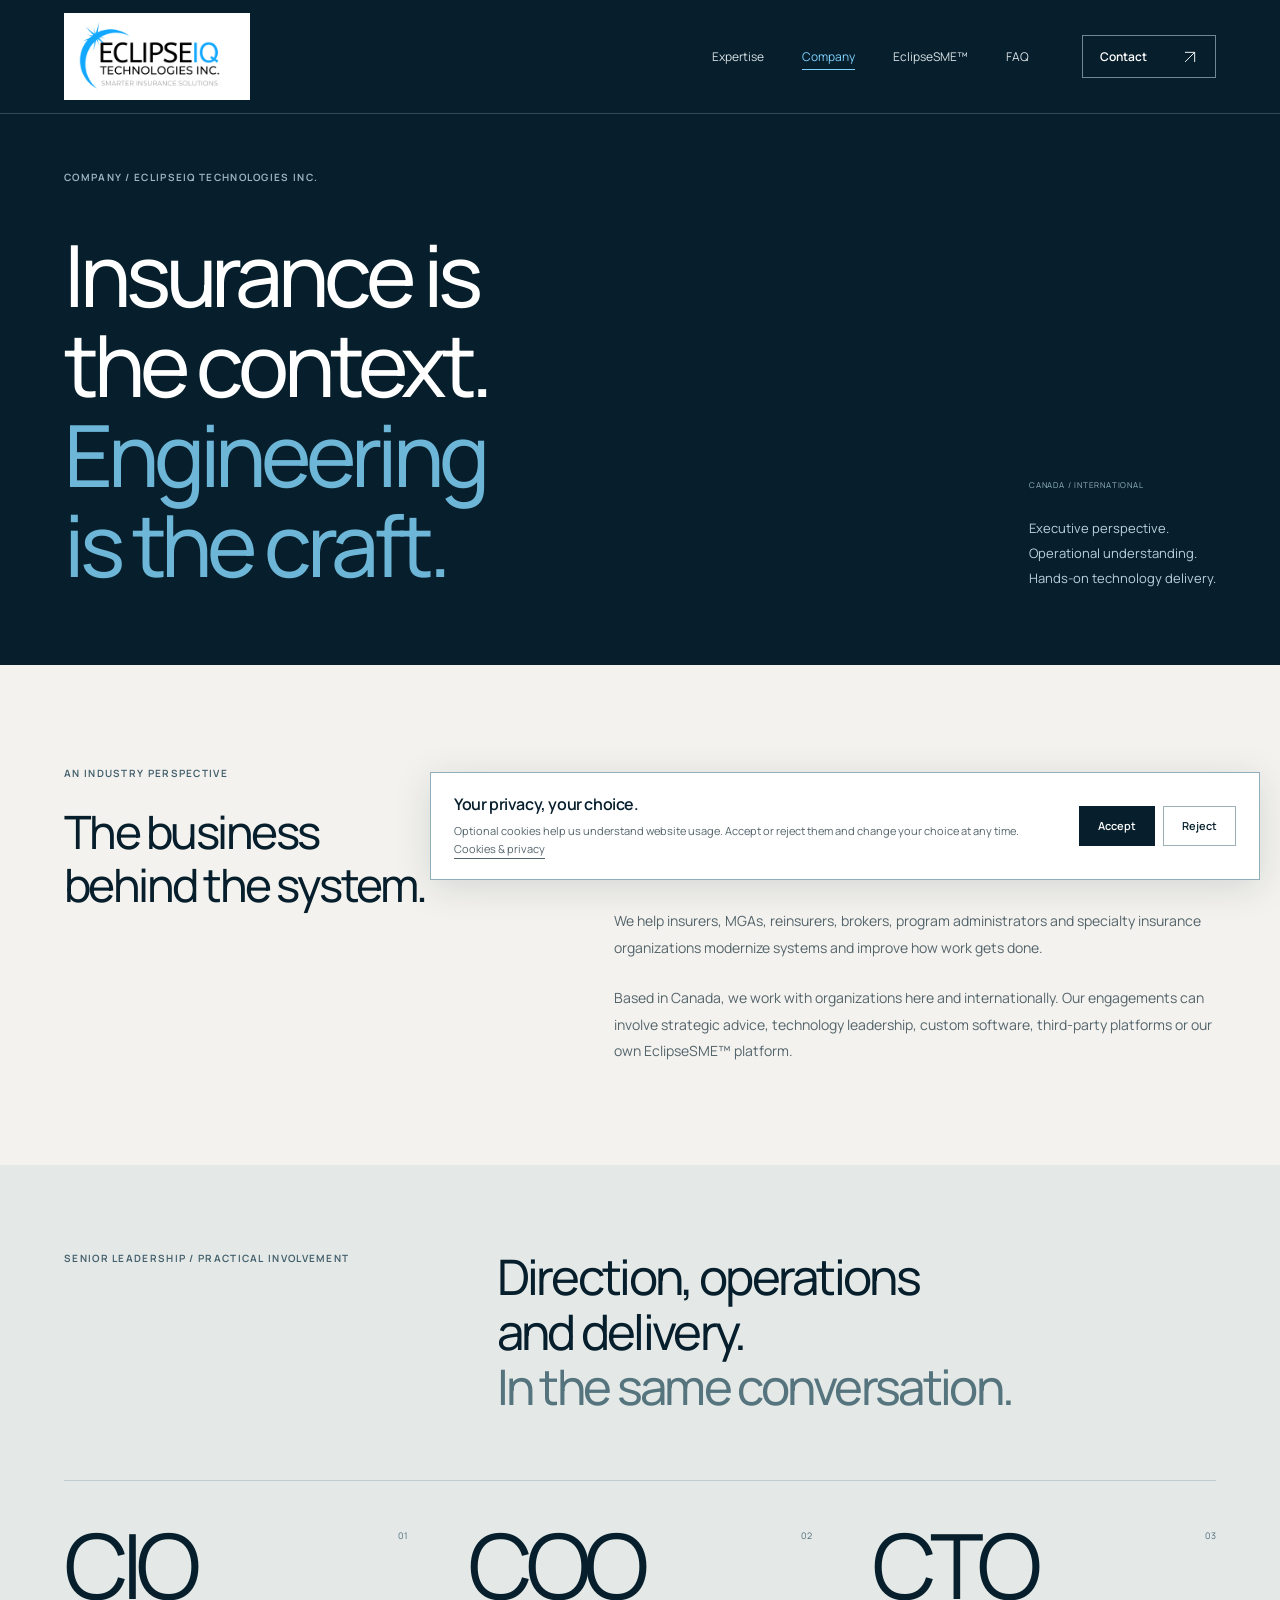
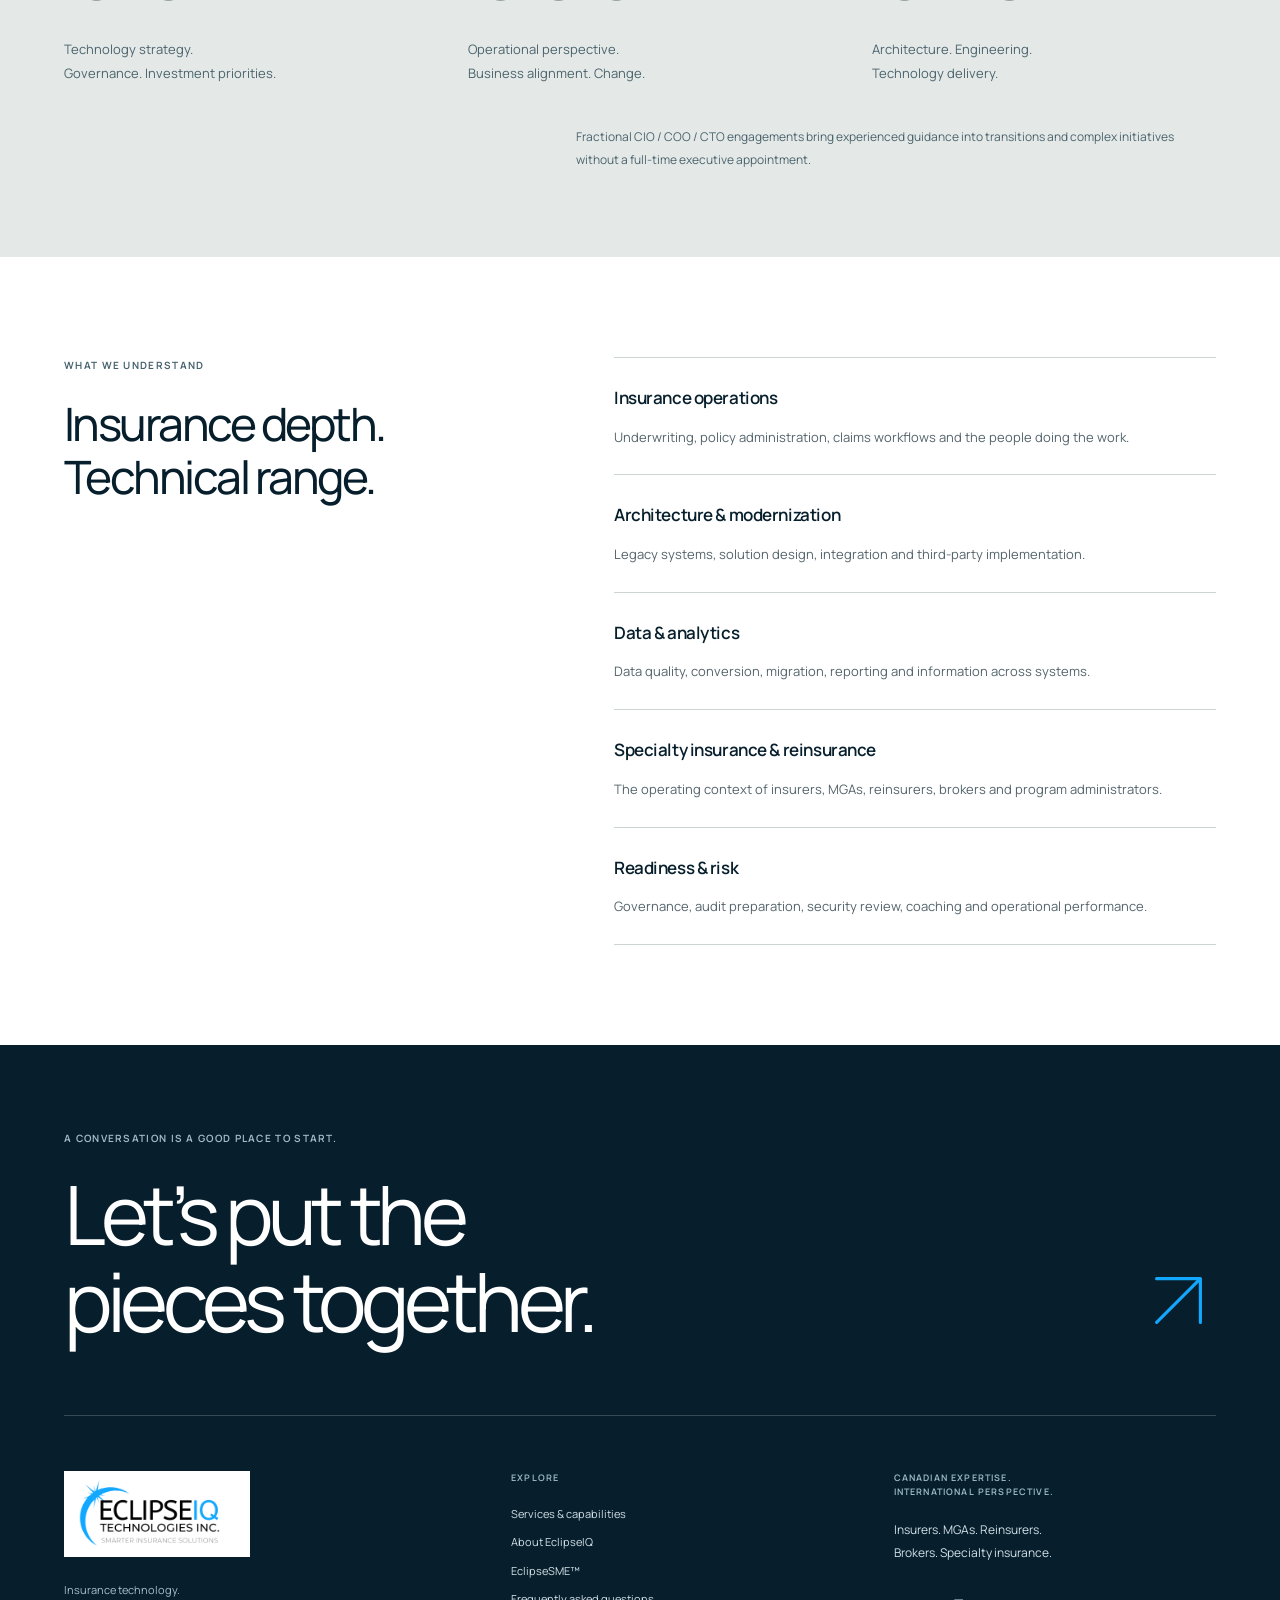
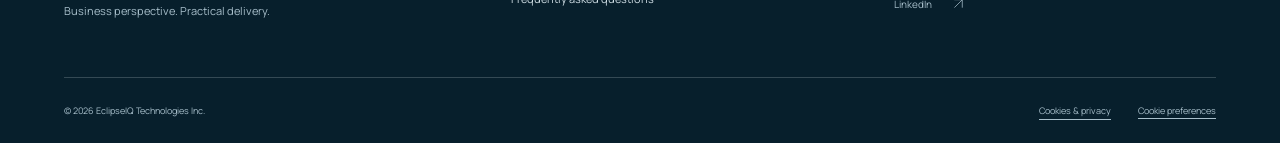
==== commit 56c5e730: "Establish a new editorial design and rebuild the complete EclipseIQ experience" ====
--- a/about/index.html
+++ b/about/index.html
@@ -1,3 +1,5 @@
 <!doctype html>
-<html lang="en-CA"><head><meta charset="utf-8"><meta name="viewport" content="width=device-width,initial-scale=1"><title>About EclipseIQ &amp; insurance expertise | EclipseIQ Technologies Inc.</title><meta name="description" content="Canadian insurance technology expertise spanning executive leadership, insurance operations, architecture, modernization, data, analytics and reinsurance."><meta name="theme-color" content="#023047"><meta name="referrer" content="strict-origin-when-cross-origin"><link rel="canonical" href="https://eclipseiq.ca/about/"><meta property="og:type" content="website"><meta property="og:locale" content="en_CA"><meta property="og:site_name" content="EclipseIQ Technologies Inc."><meta property="og:title" content="About EclipseIQ &amp; insurance expertise"><meta property="og:description" content="Canadian insurance technology expertise spanning executive leadership, insurance operations, architecture, modernization, data, analytics and reinsurance."><meta property="og:url" content="https://eclipseiq.ca/about/"><meta property="og:image" content="https://eclipseiq.ca/assets/social.png"><meta property="og:image:alt" content="EclipseIQ Technologies Inc. — Insurance expertise. Technology leadership."><meta name="twitter:card" content="summary_large_image"><link rel="icon" href="../assets/eclipseiq-logo-original.png" type="image/png"><link rel="preload" href="../assets/fonts/plex-condensed.woff2" as="font" type="font/woff2" crossorigin><link rel="stylesheet" href="../assets/styles.css"><script src="../assets/config.js" defer></script><script src="../assets/site.js" defer></script><script src="../assets/consent.js" defer></script><script type="application/ld+json">{"@context": "https://schema.org", "@type": "Organization", "name": "EclipseIQ Technologies Inc.", "url": "https://eclipseiq.ca/", "logo": "https://eclipseiq.ca/assets/eclipseiq-logo-original.png", "description": "EclipseIQ Technologies Inc. helps insurers, MGAs, reinsurers and brokers modernize technology and operations through consulting, fractional leadership and software.", "sameAs": ["https://www.linkedin.com/company/eclipseiq"]}</script></head>
-<body><a class="skip-link" href="#main">Skip to content</a><header class="header"><div class="container header-inner"><a class="brand" href="../index.html" aria-label="EclipseIQ Technologies Inc. home"><img src="../assets/eclipseiq-logo-original.png" width="202" height="88" alt="EclipseIQ Technologies Inc. — Smarter Insurance Solutions"></a><button class="menu-toggle" aria-expanded="false" aria-controls="navigation" hidden>Menu <svg class="icon" viewBox="0 0 24 24" fill="none" stroke="currentColor" stroke-width="1.5" stroke-linecap="round" stroke-linejoin="round" aria-hidden="true"><path d="M3 6h18M3 12h18M3 18h18"/></svg></button><nav id="navigation" aria-label="Main navigation"><a href="../services/index.html">Services</a><a href="../about/index.html" aria-current="page">About EclipseIQ</a><a href="../index.html#eclipsesme">EclipseSME™</a><a href="../faq/index.html">FAQ</a><a class="button" href="../contact/index.html">Let’s talk<svg class="icon" viewBox="0 0 24 24" fill="none" stroke="currentColor" stroke-width="1.5" stroke-linecap="round" stroke-linejoin="round" aria-hidden="true"><path d="M5 19 19 5M5 5h14v14"/></svg></a></nav></div></header><main id="main"><section class="page-intro"><div class="container"><p class="eyebrow">About EclipseIQ Technologies Inc.</p><h1>Insurance is our context.<br><span>Technology is our craft.</span></h1><p class="intro-copy">A Canadian company combining executive leadership, insurance operations experience and hands-on technology expertise.</p></div></section><section class="section"><div class="container about-intro"><div><p class="eyebrow">Industry perspective. Practical delivery.</p><h2>We understand what<br>your systems need to do.<br>And why it matters.</h2></div><div class="prose"><p class="lead">Insurance operations and technology are inseparable. Our work brings them into the same conversation.</p><p>EclipseIQ Technologies Inc. draws on decades of executive leadership and hands-on experience across insurance technology, operations and digital transformation.</p><p>We help insurers, MGAs, reinsurers, brokers and specialty insurance organizations modernize systems and improve how work gets done. Based in Canada, we work with organizations here and internationally.</p><p>Our work spans strategic consulting, solution architecture, implementation and fractional CIO / COO / CTO leadership. We also develop EclipseSME™, our policy administration platform.</p></div></div></section><section class="expertise-section section"><div class="container"><div class="section-heading"><div><p class="eyebrow">Our expertise</p><h2>The insurance business.<br><span>The technology behind it.</span></h2></div><a class="text-link" href="../services/index.html">Explore our services<svg class="icon" viewBox="0 0 24 24" fill="none" stroke="currentColor" stroke-width="1.5" stroke-linecap="round" stroke-linejoin="round" aria-hidden="true"><path d="M5 19 19 5M5 5h14v14"/></svg></a></div><div class="expertise-grid"><article><span>01</span><h3>Underwriting, policy & claims workflows</h3><p>Operational context for the processes that move insurance business from submission through servicing.</p></article><article><span>02</span><h3>Architecture & systems modernization</h3><p>Solution design, integration, legacy improvement and implementation of our own and third-party platforms.</p></article><article><span>03</span><h3>Data, analytics & migration</h3><p>Information quality, data conversion and reporting requirements across insurance systems.</p></article><article><span>04</span><h3>Reinsurance & specialty operations</h3><p>Industry understanding across reinsurers, MGAs, program administrators, brokers and specialty insurers.</p></article><article><span>05</span><h3>Executive leadership & transformation</h3><p>Technology strategy, operational alignment, governance and oversight through organizational change.</p></article><article><span>06</span><h3>Teams, readiness & risk</h3><p>Coaching, operational performance, audit preparation and systems security review.</p></article></div></div></section><section class="section"><div class="container company-grid"><div class="company-image"><img src="../assets/insurance-collaboration.png" width="800" height="534" alt="A working discussion with documents, notes and laptops" loading="lazy"><div class="image-caption"><span>UNDERSTANDING THE WORK BEHIND THE WORKFLOW.</span></div></div><div><p class="eyebrow">A connected approach</p><h2>The right solution starts<br>with your requirements.</h2><p>Some priorities call for strategic guidance. Others need a system integration, a migration plan, a software platform or leadership through transition.</p><p>Our work can involve EclipseSME, third-party technology or improvements to the systems already in place. The choice should support the organization—not the other way around.</p><a class="text-link" href="../faq/index.html">Get answers to common questions<svg class="icon" viewBox="0 0 24 24" fill="none" stroke="currentColor" stroke-width="1.5" stroke-linecap="round" stroke-linejoin="round" aria-hidden="true"><path d="M5 19 19 5M5 5h14v14"/></svg></a></div></div></section><section class="cta"><div class="container cta-inner"><div><p class="eyebrow">Let’s move your business forward</p><h2>Start with a conversation.<br>Build a clearer path.</h2></div><div><p>From a specific system challenge to a wider technology strategy, let’s discuss what your organization needs next.</p><a class="button button-light" href="../contact/index.html">Talk to EclipseIQ<svg class="icon" viewBox="0 0 24 24" fill="none" stroke="currentColor" stroke-width="1.5" stroke-linecap="round" stroke-linejoin="round" aria-hidden="true"><path d="M5 19 19 5M5 5h14v14"/></svg></a></div></div></section></main><footer class="footer"><div class="container"><div class="footer-top"><div><a class="brand" href="../index.html"><img src="../assets/eclipseiq-logo-original.png" width="202" height="88" alt="EclipseIQ Technologies Inc. — Smarter Insurance Solutions"></a><p>Insurance technology consulting.<br>Leadership. Software. Solutions.</p></div><div class="footer-nav"><p class="eyebrow">Explore EclipseIQ</p><a href="../services/index.html">Services & capabilities</a><a href="../about/index.html">About & expertise</a><a href="../index.html#eclipsesme">EclipseSME™</a><a href="../faq/index.html">Frequently asked questions</a></div><div class="footer-contact"><p class="eyebrow">Canadian expertise. International perspective.</p><p>Supporting insurers, MGAs, reinsurers,<br>brokers and specialty insurance organizations.</p><a class="text-link" href="../contact/index.html">Start a conversation<svg class="icon" viewBox="0 0 24 24" fill="none" stroke="currentColor" stroke-width="1.5" stroke-linecap="round" stroke-linejoin="round" aria-hidden="true"><path d="M5 19 19 5M5 5h14v14"/></svg></a><a class="linkedin-link" href="https://www.linkedin.com/company/eclipseiq" target="_blank" rel="noopener noreferrer">LinkedIn <span class="sr-only">(opens in a new tab)</span><svg class="icon" viewBox="0 0 24 24" fill="none" stroke="currentColor" stroke-width="1.5" stroke-linecap="round" stroke-linejoin="round" aria-hidden="true"><path d="M5 19 19 5M5 5h14v14"/></svg></a></div></div><div class="footer-bottom"><p>© 2026 EclipseIQ Technologies Inc.</p><div><a href="../privacy-policy/index.html">Cookies & privacy</a><button class="cookie-preferences" hidden>Cookie preferences</button></div></div></div></footer><section id="cookie-banner" class="cookie-banner" aria-labelledby="cookie-title" hidden><div><h2 id="cookie-title">Your privacy, your choice.</h2><p>Optional cookies help us understand website usage. Accept or reject them and change your choice at any time. <a href="../privacy-policy/index.html">Cookies & privacy</a></p></div><div class="cookie-actions"><button class="button button-small" data-cookie-choice="accepted">Accept</button><button class="button button-outline button-small" data-cookie-choice="rejected">Reject</button></div></section></body></html>+<html lang="en-CA"><head><meta charset="utf-8"><meta name="viewport" content="width=device-width,initial-scale=1"><title>About EclipseIQ &amp; insurance expertise | EclipseIQ Technologies Inc.</title><meta name="description" content="Canadian insurance technology expertise spanning executive leadership, insurance operations, architecture, modernization, data, analytics and reinsurance."><meta name="theme-color" content="#071f2c"><meta name="referrer" content="strict-origin-when-cross-origin"><link rel="canonical" href="https://eclipseiq.ca/about/"><meta property="og:type" content="website"><meta property="og:locale" content="en_CA"><meta property="og:site_name" content="EclipseIQ Technologies Inc."><meta property="og:title" content="About EclipseIQ &amp; insurance expertise"><meta property="og:description" content="Canadian insurance technology expertise spanning executive leadership, insurance operations, architecture, modernization, data, analytics and reinsurance."><meta property="og:url" content="https://eclipseiq.ca/about/"><meta property="og:image" content="https://eclipseiq.ca/assets/social.png"><meta property="og:image:alt" content="EclipseIQ — Insurance, connected."><meta name="twitter:card" content="summary_large_image"><link rel="icon" href="../assets/eclipseiq-logo-original.png" type="image/png"><link rel="preload" href="../assets/fonts/manrope.woff2" as="font" type="font/woff2" crossorigin><link rel="stylesheet" href="../assets/styles.css"><script src="../assets/config.js" defer></script><script src="../assets/site.js" defer></script><script src="../assets/consent.js" defer></script><script type="application/ld+json">{"@context": "https://schema.org", "@type": "Organization", "name": "EclipseIQ Technologies Inc.", "url": "https://eclipseiq.ca/", "logo": "https://eclipseiq.ca/assets/eclipseiq-logo-original.png", "description": "EclipseIQ Technologies Inc. helps insurers, MGAs, reinsurers and brokers modernize technology and operations through consulting, fractional leadership and software.", "sameAs": ["https://www.linkedin.com/company/eclipseiq"]}</script></head>
+<body class="page-about"><a class="skip-link" href="#main">Skip to content</a><header class="header"><div class="container header-inner"><a class="brand" href="../index.html" aria-label="EclipseIQ Technologies Inc. home"><img src="../assets/eclipseiq-logo-original.png" width="202" height="88" alt="EclipseIQ Technologies Inc. — Smarter Insurance Solutions"></a><button class="menu-toggle" aria-expanded="false" aria-controls="navigation" hidden>Menu <svg class="icon" viewBox="0 0 24 24" fill="none" stroke="currentColor" stroke-width="1.4" stroke-linecap="round" stroke-linejoin="round" aria-hidden="true"><path d="M3 6h18M3 12h18M3 18h18"/></svg></button><nav id="navigation" aria-label="Main navigation"><a href="../services/index.html">Expertise</a><a href="../about/index.html" aria-current="page">Company</a><a href="../index.html#eclipsesme">EclipseSME™</a><a href="../faq/index.html">FAQ</a><a class="nav-contact" href="../contact/index.html"><span>Contact</span><svg class="icon" viewBox="0 0 24 24" fill="none" stroke="currentColor" stroke-width="1.4" stroke-linecap="round" stroke-linejoin="round" aria-hidden="true"><path d="M5 19 19 5M5 5h14v14"/></svg></a></nav></div></header><main id="main"><section class="company-masthead"><div class="container"><p class="eyebrow">Company / EclipseIQ Technologies Inc.</p><h1>Insurance is<br>the context.<br><span>Engineering<br>is the craft.</span></h1><div class="company-masthead-note"><span>CANADA / INTERNATIONAL</span><p>Executive perspective.<br>Operational understanding.<br>Hands-on technology delivery.</p></div></div></section><section class="company-narrative"><div class="container document-grid"><div><p class="eyebrow">An industry perspective</p><h2>The business<br>behind the system.</h2></div><div class="prose"><p class="lead">We work where insurance operations and technology meet.</p><p>EclipseIQ Technologies Inc. draws on decades of executive leadership and hands-on experience in insurance technology, operations and digital transformation.</p><p>We help insurers, MGAs, reinsurers, brokers, program administrators and specialty insurance organizations modernize systems and improve how work gets done.</p><p>Based in Canada, we work with organizations here and internationally. Our engagements can involve strategic advice, technology leadership, custom software, third-party platforms or our own EclipseSME™ platform.</p></div></div></section><section class="leadership-section"><div class="container"><div class="leadership-intro"><p class="eyebrow">Senior leadership / Practical involvement</p><h2>Direction, operations<br>and delivery.<br><span>In the same conversation.</span></h2></div><div class="leadership-roles"><article><h3>CIO<span>01</span></h3><p>Technology strategy.<br>Governance. Investment priorities.</p></article><article><h3>COO<span>02</span></h3><p>Operational perspective.<br>Business alignment. Change.</p></article><article><h3>CTO<span>03</span></h3><p>Architecture. Engineering.<br>Technology delivery.</p></article></div><p class="leadership-note">Fractional CIO / COO / CTO engagements bring experienced guidance into transitions and complex initiatives without a full-time executive appointment.</p></div></section><section class="expertise-register"><div class="container document-grid"><div><p class="eyebrow">What we understand</p><h2>Insurance depth.<br>Technical range.</h2></div><dl><div><dt>Insurance operations</dt><dd>Underwriting, policy administration, claims workflows and the people doing the work.</dd></div><div><dt>Architecture & modernization</dt><dd>Legacy systems, solution design, integration and third-party implementation.</dd></div><div><dt>Data & analytics</dt><dd>Data quality, conversion, migration, reporting and information across systems.</dd></div><div><dt>Specialty insurance & reinsurance</dt><dd>The operating context of insurers, MGAs, reinsurers, brokers and program administrators.</dd></div><div><dt>Readiness & risk</dt><dd>Governance, audit preparation, security review, coaching and operational performance.</dd></div></dl></div></section></main>
+<footer class="footer"><div class="container"><div class="footer-invitation"><p class="eyebrow">A conversation is a good place to start.</p><a class="invitation-link" href="../contact/index.html"><span>Let’s put the<br>pieces together.</span><svg class="icon" viewBox="0 0 24 24" fill="none" stroke="currentColor" stroke-width="1.4" stroke-linecap="round" stroke-linejoin="round" aria-hidden="true"><path d="M5 19 19 5M5 5h14v14"/></svg></a></div><div class="footer-content"><div><a class="brand" href="../index.html"><img src="../assets/eclipseiq-logo-original.png" width="202" height="88" alt="EclipseIQ Technologies Inc. — Smarter Insurance Solutions"></a><p>Insurance technology.<br>Business perspective. Practical delivery.</p></div><div class="footer-nav"><p class="eyebrow">Explore</p><a href="../services/index.html">Services & capabilities</a><a href="../about/index.html">About EclipseIQ</a><a href="../index.html#eclipsesme">EclipseSME™</a><a href="../faq/index.html">Frequently asked questions</a></div><div class="footer-location"><p class="eyebrow">Canadian expertise.<br>International perspective.</p><p>Insurers. MGAs. Reinsurers.<br>Brokers. Specialty insurance.</p><a class="footer-social" href="https://www.linkedin.com/company/eclipseiq" target="_blank" rel="noopener noreferrer"><span>LinkedIn</span><span class="sr-only"> (opens in a new tab)</span><svg class="icon" viewBox="0 0 24 24" fill="none" stroke="currentColor" stroke-width="1.4" stroke-linecap="round" stroke-linejoin="round" aria-hidden="true"><path d="M5 19 19 5M5 5h14v14"/></svg></a></div></div><div class="footer-bottom"><p>© 2026 EclipseIQ Technologies Inc.</p><div><a href="../privacy-policy/index.html">Cookies & privacy</a><button class="cookie-preferences" hidden>Cookie preferences</button></div></div></div></footer>
+<section id="cookie-banner" class="cookie-banner" aria-labelledby="cookie-title" hidden><div><h2 id="cookie-title">Your privacy, your choice.</h2><p>Optional cookies help us understand website usage. Accept or reject them and change your choice at any time. <a href="../privacy-policy/index.html">Cookies & privacy</a></p></div><div class="cookie-actions"><button class="button button-small" data-cookie-choice="accepted">Accept</button><button class="button button-outline button-small" data-cookie-choice="rejected">Reject</button></div></section></body></html>
--- a/assets/styles.css
+++ b/assets/styles.css
@@ -1,20 +1,12 @@
-@font-face{font-family:Plex;src:url('fonts/plex-regular.woff2') format('woff2');font-weight:400;font-style:normal;font-display:swap}@font-face{font-family:Plex;src:url('fonts/plex-medium.woff2') format('woff2');font-weight:500;font-style:normal;font-display:swap}@font-face{font-family:Plex;src:url('fonts/plex-semibold.woff2') format('woff2');font-weight:600 800;font-style:normal;font-display:swap}@font-face{font-family:'Plex Condensed';src:url('fonts/plex-condensed.woff2') format('woff2');font-weight:500;font-style:normal;font-display:swap}
-:root{--navy:#023047;--blue:#13a8ff;--turquoise:#219ebc;--ink:#112e3c;--muted:#506572;--paper:#fff;--tint:#f0f6f8;--line:#d4e2e7;--sans:Plex,'Segoe UI',Arial,sans-serif;--heading:'Plex Condensed',Plex,Arial,sans-serif}*{box-sizing:border-box}html{scroll-behavior:smooth;scroll-padding-top:25px}body{margin:0;color:var(--ink);background:white;font:400 16px/1.7 var(--sans);-webkit-font-smoothing:antialiased}h1,h2,h3,h4,p,figure{margin:0}h1,h2,h3,h4{font-family:var(--heading);font-weight:500;line-height:1.1;letter-spacing:-.025em}h1{font-size:clamp(52px,5.7vw,86px)}h2{font-size:clamp(36px,3.6vw,54px)}h3{font-size:28px}p{margin-bottom:22px}a{color:inherit;text-underline-offset:4px}button,input,select,textarea{font:inherit}button,a,summary{touch-action:manipulation}button{cursor:pointer}a:focus-visible,button:focus-visible,summary:focus-visible{outline:3px solid var(--blue);outline-offset:5px}input:focus-visible,select:focus-visible,textarea:focus-visible{outline:3px solid #0873ad;outline-offset:2px}[hidden]{display:none!important}::selection{background:#a5e1fa;color:var(--navy)}.container{width:100%;max-width:1400px;margin:auto;padding-inline:64px}.section{padding-block:100px}.eyebrow{color:#07688b;font-size:11px;font-weight:600;line-height:1.5;letter-spacing:.12em;text-transform:uppercase;margin-bottom:23px}.lead{font-size:21px;line-height:1.55;color:var(--navy)}.intro-copy{font-size:17px;max-width:690px;color:var(--muted);line-height:1.75}.icon{width:22px;height:22px;display:inline-block;vertical-align:middle;flex-shrink:0}.button{display:inline-flex;align-items:center;justify-content:space-between;gap:32px;padding:15px 24px;text-decoration:none;background:var(--navy);color:#fff;border:1px solid var(--navy);border-radius:3px;font-size:13px;line-height:1.5;font-weight:500;transition:background .18s,transform .18s}.button>.icon{width:17px;height:17px}.button:hover{background:#075877;border-color:#075877;transform:translateY(-2px)}.button-light{background:#fff;color:var(--navy);border-color:#fff}.button-light:hover{background:#d8f1ff;color:var(--navy);border-color:#d8f1ff}.button-outline{background:transparent;color:var(--navy)}.button-outline:hover{background:var(--tint);color:var(--navy);border-color:var(--line)}.button:disabled{opacity:.55;cursor:not-allowed;transform:none}.text-link{font-size:13px;font-weight:500;display:inline-flex;align-items:center;gap:25px;text-decoration:none;border-bottom:1px solid #adc5cf;padding-block:6px}.text-link>.icon{width:17px;height:17px}.text-link:hover{color:#066b96;border-color:#066b96}.header{background:white;position:relative;z-index:20}.header-inner{min-height:116px;display:flex;justify-content:space-between;align-items:center;gap:30px}.brand{display:block;line-height:0;flex-shrink:0;width:max-content;max-width:100%}.brand img{display:block;width:178px;height:auto;max-width:100%;object-fit:contain}.header nav{display:flex;align-items:center;gap:34px}.header nav>a:not(.button){font-size:13px;font-weight:500;text-decoration:none;padding-block:12px}.header nav>a:not(.button):hover,.header nav>a[aria-current]{color:#0074ad}.header nav>a[aria-current]{text-decoration:underline;text-underline-offset:8px}.header nav .button{margin-left:10px;padding:13px 20px;gap:24px}.menu-toggle{display:none;align-items:center;gap:15px;padding:10px 13px;background:white;color:var(--navy);border:1px solid var(--line);border-radius:3px;font-size:13px}.skip-link{position:fixed;left:20px;top:-90px;background:white;color:var(--navy);padding:14px 20px;z-index:100}.skip-link:focus{top:12px}.sr-only{position:absolute;width:1px;height:1px;padding:0;margin:-1px;overflow:hidden;clip:rect(0,0,0,0);white-space:nowrap;border:0}
-.hero{background:linear-gradient(105deg,#f4f9fb 0%,#f4f9fb 58%,#e5f3fa 58%,#edf8ff 100%);position:relative;overflow:hidden}.hero-grid{display:grid;grid-template-columns:1.25fr .9fr;align-items:center;gap:50px;padding-block:70px 62px}.hero h1{font-size:clamp(56px,5.4vw,80px);line-height:1.04;letter-spacing:-.03em;max-width:720px}.hero h1 span{color:#087bad}.hero .eyebrow{font-size:10px;letter-spacing:.12em;max-width:600px}.hero-lead{font-size:20px;line-height:1.5;margin-top:28px;max-width:560px;color:var(--navy)}.hero-detail{font-size:14px;line-height:1.8;max-width:520px;color:var(--muted);margin-bottom:27px}.hero-actions{display:flex;align-items:center;gap:26px;flex-wrap:wrap}.hero-actions .text-link{font-size:12px}.hero-bottom{border-top:1px solid #c5dce7;padding-block:20px;display:flex;justify-content:space-between;gap:30px;font-size:10px;color:var(--muted)}.hero-bottom>span:first-child{letter-spacing:.14em;font-weight:500;color:#075f80}.architecture{position:relative;background:var(--navy);height:466px;min-width:0;overflow:hidden;box-shadow:20px 22px 0 #13a8ff13;border-top:3px solid var(--blue);isolation:isolate}.architecture-top{position:absolute;left:26px;right:26px;top:24px;display:flex;justify-content:space-between;gap:20px;font-size:8px;letter-spacing:.14em;color:#a9d2e5}.architecture-grid{position:absolute;inset:0;z-index:-1;background-image:linear-gradient(#ffffff04 1px,transparent 1px),linear-gradient(90deg,#ffffff04 1px,transparent 1px);background-size:28px 28px}.architecture-layer{position:absolute;left:30px;right:30px;border:1px solid #8accdf66;padding:19px 23px;transform:skewY(-8deg);background:linear-gradient(100deg,#1a9cb8,#0b607c);color:white;box-shadow:0 18px 32px #001d2f35;z-index:3}.architecture-layer>span{display:block;font-size:8px;letter-spacing:.15em;color:#ceeffa;margin-bottom:6px}.architecture-layer strong{font-family:var(--heading);display:block;font-size:28px;font-weight:500;line-height:1.1}.architecture-layer small{display:block;font-size:9px;color:#d1ebf5;margin-top:9px}.layer-strategy{top:86px;left:50px;right:22px;background:linear-gradient(100deg,#13a8ff,#157cb6)}.layer-systems{top:202px;left:35px;right:37px;background:linear-gradient(100deg,#219ebc,#0c7693);z-index:2}.layer-operations{top:315px;left:20px;right:52px;background:linear-gradient(100deg,#176b85,#12485f);z-index:1}.architecture-line{position:absolute;top:65px;bottom:38px;left:17px;border-left:1px dashed #72bdd180;z-index:-1}.architecture figcaption{position:absolute;bottom:11px;right:20px;left:20px;color:#a5ccd9;font-size:8px;text-align:right}.practice-section{padding-block:52px;border-bottom:1px solid var(--line)}.practice-grid{display:grid;grid-template-columns:repeat(3,1fr);gap:0}.practice-grid article{padding:0 34px;border-left:1px solid var(--line);position:relative}.practice-grid article:first-child{padding-left:0;border:0}.practice-grid article:last-child{padding-right:0}.practice-icon{color:var(--turquoise);margin-bottom:19px}.practice-icon .icon{width:30px;height:30px}.practice-grid h2{font-size:27px;letter-spacing:-.02em;margin-bottom:13px}.practice-grid p{font-size:13px;line-height:1.75;color:var(--muted);max-width:340px;margin-bottom:16px}.practice-grid .text-link{font-size:12px;gap:18px}.section-heading{display:flex;justify-content:space-between;align-items:flex-end;gap:40px;margin-bottom:45px}.section-heading h2>span{color:#38788e}.section-heading>p{font-size:13px;line-height:1.8;color:var(--muted);margin:0 0 4px;max-width:350px}.anchor-target{position:relative;top:-25px}.offerings{background:#fff}.offering-grid{display:grid;grid-template-columns:repeat(4,1fr);border-top:1px solid var(--line);border-left:1px solid var(--line)}.offering-card{position:relative;text-decoration:none;padding:27px 25px 55px;border-bottom:1px solid var(--line);border-right:1px solid var(--line);min-height:263px;transition:background .2s}.offering-card:hover{background:#edf8ff}.card-top{display:flex;justify-content:space-between;align-items:center;color:#087cac;margin-bottom:26px}.card-top .icon{width:28px;height:28px}.card-top>span{font-size:9px;color:#8297a2;letter-spacing:.06em}.offering-card h3{font-size:25px;line-height:1.15;margin-bottom:13px;max-width:260px}.offering-card p{font-size:12px;line-height:1.65;color:var(--muted);margin:0;max-width:250px}.card-arrow{position:absolute;bottom:20px;right:22px;color:#086d93}.card-arrow>.icon{width:18px;height:18px}.company-section{background:var(--tint)}.company-grid{display:grid;grid-template-columns:1fr 1fr;gap:80px;align-items:center}.company-image{position:relative;align-self:stretch;min-height:420px;background:var(--navy)}.company-image img{display:block;width:100%;height:100%;position:absolute;object-fit:cover;filter:saturate(.7);inset:0}.image-caption{position:absolute;bottom:0;left:0;right:0;background:var(--navy);padding:17px 22px;display:flex;color:#d6eef6;font-size:8px;letter-spacing:.12em;border-left:4px solid var(--blue)}.company-grid h2{font-size:45px;margin-bottom:26px}.company-grid p:not(.eyebrow){font-size:14px;color:var(--muted)}.company-grid .lead{font-size:20px!important;color:var(--navy)!important}.company-grid .text-link{margin-top:3px}.assessment-section{padding-block:80px;background:var(--navy);color:white;position:relative}.assessment-grid{display:grid;grid-template-columns:1.1fr 1fr;gap:110px;align-items:center}.assessment-section .eyebrow{color:#7bdef0}.assessment-section h2>span{color:#64cbec}.assessment-section h2{margin-bottom:24px}.assessment-section p:not(.eyebrow){font-size:14px;color:#c1d7e2;max-width:470px}.assessment-section .button{margin-top:8px}.assessment-steps>div{position:relative;padding:24px 0 24px 55px;border-top:1px solid #ffffff2b}.assessment-steps>div:last-child{border-bottom:1px solid #ffffff2b}.assessment-steps>div>span{position:absolute;top:29px;left:0;font-size:11px;color:#69cde9}.assessment-steps h3{font-size:25px;margin-bottom:7px}.assessment-steps p{font-size:12px!important;margin:0}.product-header{display:flex;justify-content:space-between;align-items:flex-end;border-bottom:1px solid var(--line);padding-bottom:35px;margin-bottom:45px;gap:30px}.product-header .eyebrow{margin-bottom:10px}.product-header h2{font-family:var(--sans);font-size:54px;letter-spacing:-.045em;font-weight:500}.product-header h2>span{font-size:22px;vertical-align:super;letter-spacing:0;margin-left:4px}.product-byline{font-size:9px;color:var(--muted);letter-spacing:.08em;margin-bottom:6px}.product-grid{display:grid;grid-template-columns:1fr 1fr;gap:100px}.product-grid h3{font-size:40px;line-height:1.15;margin-bottom:22px}.product-grid p{font-size:14px;color:var(--muted)}.product-actions{display:flex;flex-direction:column;align-items:flex-start;gap:15px;margin-top:25px}.product-capabilities>article{display:flex;gap:24px;padding-block:23px;border-bottom:1px solid var(--line)}.product-capabilities>article:first-child{padding-top:0}.product-capabilities .icon{width:28px;height:28px;color:#087eaa;margin-top:4px}.product-capabilities h4{font-size:25px;line-height:1.2;margin-bottom:10px}.product-capabilities p{font-size:13px;margin:0}.cta{padding-block:75px;background:linear-gradient(105deg,#0878b5,#219ebc);color:white}.cta-inner{display:grid;grid-template-columns:1.1fr 1fr;gap:110px;align-items:center}.cta .eyebrow{color:#dcf6ff}.cta h2{font-size:49px}.cta p:not(.eyebrow){font-size:14px;color:#edfaff;max-width:460px;margin-bottom:25px}.cta .button{font-weight:600}.footer{background:white;padding-top:65px}.footer-top{display:grid;grid-template-columns:1fr .8fr 1.3fr;gap:55px;padding-bottom:50px}.footer .brand img{width:178px;height:auto}.footer-top>div:first-child>p{font-size:12px;color:var(--muted);line-height:1.8;margin-top:24px}.footer-nav{padding-top:7px;display:flex;flex-direction:column;align-items:flex-start;gap:9px}.footer-top .eyebrow{font-size:9px;margin-bottom:16px;color:#075f80}.footer-nav a{font-size:12px;text-decoration:none}.footer-nav a:hover{text-decoration:underline}.footer-contact{padding-top:7px}.footer-contact>p:not(.eyebrow){font-size:13px;color:var(--muted)}.footer-contact .text-link{font-size:12px}.linkedin-link{display:flex;align-items:center;gap:12px;width:max-content;text-decoration:none;margin-top:20px;color:var(--muted);font-size:11px}.linkedin-link .icon{width:13px;height:13px}.footer-bottom{border-top:1px solid var(--line);padding-block:23px;font-size:10px;color:var(--muted);display:flex;justify-content:space-between;gap:20px}.footer-bottom p{margin:0}.footer-bottom>div{display:flex;gap:30px}.cookie-preferences{padding:0;border:0;background:none;font-size:inherit;color:inherit;text-decoration:underline;text-underline-offset:4px;cursor:pointer}.cookie-banner{position:fixed;bottom:18px;left:20px;right:20px;max-width:820px;margin-left:auto;background:white;z-index:50;border:1px solid var(--line);border-top:3px solid var(--turquoise);box-shadow:0 10px 40px #02304726;padding:20px 23px;display:flex;align-items:center;gap:28px}.cookie-banner h2{font-family:var(--sans);font-size:16px;letter-spacing:-.02em;margin-bottom:5px}.cookie-banner p{font-size:11px;line-height:1.6;color:var(--muted);margin:0}.cookie-actions{display:flex;gap:8px;flex-shrink:0}.button-small{padding:10px 19px;font-size:12px}.page-intro{background:var(--tint);padding-block:70px 65px;border-bottom:1px solid var(--line);position:relative;overflow:hidden}.page-intro .container{position:relative;z-index:1}.page-intro h1{font-size:clamp(48px,5.6vw,78px);margin-bottom:24px}.page-intro h1>span{color:#087bad}.page-intro:after{content:'';position:absolute;right:-100px;top:0;width:28%;height:100%;background:linear-gradient(110deg,#13a8ff08,#219ebc0d);transform:skewX(-22deg);border-left:1px solid #13a8ff1a}.service-nav-section{border-bottom:1px solid var(--line)}.service-nav{display:grid;grid-template-columns:repeat(4,1fr);padding-block:24px;gap:15px 26px}.service-nav a{font-size:11px;line-height:1.5;text-decoration:none;display:flex;gap:15px;justify-content:space-between;align-items:center;color:#075f80}.service-nav a:hover{text-decoration:underline}.service-nav .icon{width:14px;height:14px}.service-detail{display:grid;grid-template-columns:35px 1fr 1.2fr;gap:35px;padding-block:55px;border-top:1px solid var(--line);scroll-margin-top:30px}.service-detail:first-child{padding-top:0;border:0}.service-detail:last-child{padding-bottom:0}.service-number{font-size:11px;letter-spacing:.1em;color:#687d87;padding-top:6px}.service-title>.icon{width:34px;height:34px;color:#087eaa;margin-bottom:23px}.service-title h2{font-size:38px;max-width:350px}.service-description h3{font-size:27px;margin-bottom:18px}.service-description>p{font-size:14px;color:var(--muted);line-height:1.85}.service-description ul{list-style:none;padding:0;margin:25px 0}.service-description li{display:flex;gap:14px;border-top:1px solid var(--line);padding-block:10px;font-size:12px;color:var(--muted)}.service-description li:before{content:'+';color:#087bad}.service-description .text-link{font-size:12px}.approach-section{background:var(--tint)}.approach-grid{display:grid;grid-template-columns:repeat(3,1fr);gap:50px;margin-top:48px}.approach-grid article{border-top:2px solid var(--turquoise);padding-top:23px}.approach-grid span{color:#066d94;font-size:10px;letter-spacing:.12em}.approach-grid h3{font-size:28px;margin-block:20px 15px}.approach-grid p{font-size:14px;color:var(--muted);margin:0}.about-intro{display:grid;grid-template-columns:1fr 1fr;gap:90px}.about-intro h2{font-size:48px}.prose>p:not(.lead){color:var(--muted);font-size:15px}.prose>p:last-child{margin:0}.expertise-section{background:var(--navy);color:white}.expertise-section .eyebrow{color:#7bdef0}.expertise-section h2>span{color:#65cbe7}.expertise-section .text-link{color:#ddf7ff;border-color:#5c8c9e}.expertise-grid{display:grid;grid-template-columns:repeat(3,1fr);gap:45px 50px}.expertise-grid article{border-top:1px solid #ffffff30;padding-top:22px}.expertise-grid span{font-size:10px;color:#68cce6}.expertise-grid h3{font-size:28px;margin-block:19px 15px}.expertise-grid p{color:#c4d8e0;font-size:13px;margin:0}.faq-layout{display:grid;grid-template-columns:.9fr 1.6fr;gap:100px}.faq-layout aside h2{font-size:41px;margin-bottom:26px}.faq-layout aside>p:not(.eyebrow){font-size:14px;color:var(--muted);max-width:260px}.faq-list{border-top:1px solid var(--line)}details{border-bottom:1px solid var(--line)}summary{cursor:pointer;display:flex;list-style:none;align-items:center;justify-content:space-between;gap:30px;padding-block:24px;font-size:17px;font-weight:500;line-height:1.5}summary::-webkit-details-marker{display:none}summary .icon{width:18px;height:18px;color:#067aa7}details[open] summary .icon{transform:rotate(45deg)}details>div{padding:0 35px 25px 0}details p{font-size:14px;color:var(--muted);margin:0;line-height:1.85}.contact-grid{display:grid;grid-template-columns:1fr 1.2fr;gap:100px}.contact-grid aside h2{font-size:42px;margin-bottom:26px}.contact-grid aside>p:not(.eyebrow){font-size:14px;color:var(--muted);max-width:370px}.contact-support{margin-block:35px;border-top:1px solid var(--line);max-width:380px}.contact-support>div{display:flex;align-items:center;gap:18px;font-size:12px;padding-block:18px;border-bottom:1px solid var(--line)}.contact-support .icon{width:23px;height:23px;color:#087bad}.contact-location{font-size:12px!important;line-height:1.9}.form-note{padding:14px 18px;background:var(--tint);border-left:3px solid var(--turquoise);font-size:12px;line-height:1.7;color:var(--muted);margin-bottom:28px}.form-grid{display:grid;grid-template-columns:1fr 1fr;gap:0 22px}label{display:block;font-size:12px;font-weight:500;margin-bottom:8px}label>span{font-size:10px;font-weight:400;color:var(--muted)}input:not([type=checkbox]),select,textarea{width:100%;color:var(--ink);background:white;padding:12px 13px;border:1px solid #acc4ce;border-radius:2px;font-size:14px;min-height:48px;margin-bottom:23px}textarea{min-height:140px;resize:vertical}fieldset{padding:0;border:0;margin:0 0 22px}legend{font-size:12px;font-weight:500;margin-bottom:8px}.field-hint{font-size:11px;line-height:1.6;color:var(--muted);margin:0 0 14px}.contact-options{display:flex;gap:25px;flex-wrap:wrap}.contact-options label{display:flex;align-items:center;gap:8px;font-weight:400;margin:0}.contact-options input{accent-color:#087bad;width:16px;height:16px;margin:0}#message-hint{margin-top:-15px}.form-privacy{font-size:11px;line-height:1.7;color:var(--muted);margin-block:22px}.honeypot{position:absolute;left:-10000px;width:1px;height:1px;overflow:hidden}.form-status{padding:16px 18px;background:#e6f3ed;border-left:3px solid #19794d;font-size:13px;margin:23px 0 0}.form-status[data-state=error]{background:#fff1ea;border-color:#aa4525;color:#792c18}.form-status[data-state=simulation]{background:#fff7d9;border-color:#826619;color:#59470f}.form-status[data-state=pending]{background:var(--tint);border-color:#087bad}.legal{max-width:900px}.legal h2{font-size:32px;margin-bottom:18px;margin-top:40px}.legal h2:first-of-type{margin-top:0}.legal>p:not(.eyebrow){font-size:15px;color:var(--muted);line-height:1.9}.error-links{display:flex;align-items:center;gap:35px;padding-block:55px 100px}
-@media(min-width:1550px){.hero-grid{padding-block:90px 80px}.architecture{height:490px}.layer-strategy{top:100px}.layer-systems{top:218px}.layer-operations{top:335px}}@media(max-width:1150px){.container{padding-inline:40px}.header nav{gap:25px}.header nav>a:not(.button){font-size:12px}.hero-grid{gap:35px;padding-block:60px 55px;grid-template-columns:1.2fr .9fr}.hero h1{font-size:65px}.hero .eyebrow{font-size:9px;max-width:450px}.hero-lead{font-size:18px}.hero-detail{font-size:13px}.hero-actions{gap:20px}.hero-actions .button{font-size:12px;padding:14px 20px}.hero-actions .text-link{font-size:11px;gap:18px}.architecture{height:430px}.architecture-top{font-size:7px;left:20px;right:20px}.architecture-layer{padding:18px}.architecture-layer strong{font-size:24px}.architecture-layer small{font-size:8px}.layer-strategy{top:80px;left:35px;right:17px}.layer-systems{top:184px;left:25px;right:27px}.layer-operations{top:288px;left:15px;right:37px}.practice-grid article{padding-inline:25px}.practice-grid h2{font-size:25px}.offering-card{padding:24px 22px 50px}.offering-card h3{font-size:24px}.company-grid{gap:50px}.company-grid h2{font-size:40px}.assessment-grid,.cta-inner{gap:80px}.product-grid{gap:70px}.service-detail{gap:25px;grid-template-columns:25px .9fr 1.2fr}.service-title h2{font-size:34px}.about-intro{gap:60px}.expertise-grid{gap:40px}.faq-layout{gap:65px}.contact-grid{gap:60px}.footer-top{gap:35px}.footer-contact .eyebrow{font-size:8px}}
-@media(max-width:850px){.header-inner{min-height:100px;flex-wrap:wrap;gap:14px;padding-block:10px}.brand img{width:164px}.menu-toggle:not([hidden]){display:flex}.js .header nav{display:none;width:100%;padding-block:15px}.js .header nav.is-open{display:flex}.header nav{gap:20px;flex-wrap:wrap}.header nav .button{margin:0}.hero-grid{gap:30px;grid-template-columns:1.2fr .9fr;padding-block:50px}.hero h1{font-size:52px}.hero .eyebrow{font-size:8px;letter-spacing:.09em}.hero-lead{font-size:16px}.hero-detail{font-size:12px}.hero-actions{flex-direction:column;align-items:flex-start;gap:12px}.hero-actions .button{font-size:11px;padding:13px 16px;gap:20px}.architecture{height:390px;margin-right:-12px;box-shadow:12px 15px 0 #13a8ff13}.architecture-top{left:17px;right:17px;font-size:6px;gap:10px}.figure-index{display:none}.architecture-layer{padding:15px 12px}.architecture-layer strong{font-size:21px}.architecture-layer>span{font-size:6px}.architecture-layer small{font-size:7px;letter-spacing:0}.layer-strategy{top:82px;left:22px;right:12px}.layer-systems{top:175px;left:16px;right:18px}.layer-operations{top:267px;left:10px;right:24px}.architecture figcaption{font-size:7px}.hero-bottom{font-size:8px;gap:20px}.practice-grid article{padding-inline:20px}.practice-grid h2{font-size:24px}.practice-grid p{font-size:12px}.practice-grid .text-link{font-size:10px;gap:12px}.section{padding-block:75px}.section-heading{gap:35px}.section-heading>p{font-size:12px;max-width:240px}.offering-grid{grid-template-columns:repeat(2,1fr)}.offering-card{min-height:230px;padding:25px 27px 55px}.offering-card h3{font-size:27px;max-width:260px}.card-top{margin-bottom:20px}.company-grid{gap:35px}.company-image{min-height:420px}.company-grid h2{font-size:35px}.company-grid p:not(.eyebrow){font-size:13px}.company-grid .lead{font-size:18px!important}.assessment-grid,.cta-inner{gap:45px}.assessment-section{padding-block:65px}.assessment-section h2{font-size:37px}.assessment-steps h3{font-size:23px}.assessment-steps>div{padding-left:40px}.assessment-steps p{font-size:11px!important}.product-grid{gap:45px}.product-grid h3{font-size:34px}.product-header h2{font-size:48px}.product-byline{font-size:8px;max-width:200px}.product-grid p{font-size:13px}.product-capabilities>article{gap:18px}.product-capabilities h4{font-size:23px}.cta h2{font-size:39px}.cta p:not(.eyebrow){font-size:13px}.footer-top{grid-template-columns:1fr 1fr;gap:35px}.footer-contact{grid-column:1/-1;display:grid;grid-template-columns:1fr 1fr;gap:0 25px}.footer-contact .eyebrow{font-size:9px}.footer-contact>p:not(.eyebrow){grid-row:2}.footer-contact .text-link{justify-self:start;grid-row:1}.footer-contact .linkedin-link{grid-column:2;grid-row:2;margin-top:8px}.footer-top>div:first-child>p{margin-bottom:0}.page-intro{padding-block:60px}.page-intro h1{font-size:58px}.service-nav{grid-template-columns:repeat(2,1fr);gap:17px 35px}.service-detail{grid-template-columns:20px .85fr 1.1fr;gap:20px}.service-title h2{font-size:30px}.service-description h3{font-size:24px}.service-description p{font-size:13px}.service-description li{font-size:11px}.approach-grid{gap:30px}.approach-grid h3{font-size:25px}.approach-grid p{font-size:13px}.about-intro{gap:40px}.about-intro h2{font-size:39px}.prose>p:not(.lead){font-size:14px}.expertise-grid{grid-template-columns:repeat(2,1fr);gap:35px 45px}.faq-layout{grid-template-columns:.8fr 1.5fr;gap:40px}.faq-layout aside h2{font-size:34px}summary{font-size:16px}.contact-grid{gap:40px;grid-template-columns:.9fr 1.3fr}.contact-grid aside h2{font-size:34px}.contact-grid aside>p:not(.eyebrow){font-size:13px}.contact-support>div{gap:13px;font-size:11px}.contact-options{gap:18px}.form-grid{gap:0 16px}.form-note{font-size:11px}}
-@media(max-width:640px){.container{padding-inline:24px}.section{padding-block:60px}.header-inner{min-height:90px}.brand img{width:151px}.menu-toggle{font-size:12px}.menu-toggle .icon{width:18px;height:18px}.header nav{flex-direction:column;align-items:stretch;gap:0}.header nav>a:not(.button){font-size:14px;padding:12px 2px;border-top:1px solid var(--line)}.header nav .button{margin-top:10px}.hero{background:linear-gradient(130deg,#f4f9fb,#eaf6fc)}.hero-grid{grid-template-columns:1fr;padding-block:39px 32px;gap:35px}.hero .eyebrow{font-size:9px;letter-spacing:.1em;max-width:320px;margin-bottom:22px}.hero h1{font-size:clamp(43px,10.9vw,64px);line-height:1.06;letter-spacing:-.025em}.hero-lead{font-size:17px;line-height:1.6;margin-top:24px}.hero-detail{font-size:13px;line-height:1.8;max-width:460px}.hero-actions{gap:15px}.hero-actions .button{font-size:12px;padding:14px 19px;gap:27px}.hero-actions .text-link{font-size:12px}.architecture{height:380px;margin-right:0;max-width:460px;width:100%;justify-self:center;box-shadow:10px 12px 0 #13a8ff13}.architecture-top{font-size:8px;left:24px;right:24px}.figure-index{display:block}.architecture-layer{padding:18px 20px}.architecture-layer strong{font-size:25px}.architecture-layer>span{font-size:7px}.architecture-layer small{font-size:8px}.layer-strategy{top:73px;left:42px;right:20px}.layer-systems{top:169px;left:29px;right:33px}.layer-operations{top:266px;left:16px;right:46px}.architecture figcaption{font-size:7px;bottom:8px}.hero-bottom{display:block;padding-block:20px;font-size:9px}.hero-bottom>span{display:block}.hero-bottom>span:first-child{margin-bottom:6px;font-size:8px}.practice-section{padding-block:0}.practice-grid{grid-template-columns:1fr}.practice-grid article{border-left:0;border-top:1px solid var(--line);padding:28px 0 30px 48px!important}.practice-grid article:first-child{border:0}.practice-icon{position:absolute;top:30px;left:0}.practice-icon .icon{width:27px;height:27px}.practice-grid h2{font-size:27px;margin-bottom:10px}.practice-grid p{font-size:13px;max-width:none}.practice-grid .text-link{font-size:12px;gap:20px}.eyebrow{font-size:10px;margin-bottom:19px}h2{font-size:37px;line-height:1.12}.section-heading{display:block;margin-bottom:30px}.section-heading h2{font-size:36px}.section-heading>p{font-size:12px;max-width:400px;margin-top:21px}.section-heading>.text-link{margin-top:24px}.offering-card{padding:22px 18px 43px;min-height:250px}.offering-card h3{font-size:24px;line-height:1.15;overflow-wrap:break-word}.offering-card p{font-size:11px;line-height:1.65}.card-top{margin-bottom:20px}.card-top .icon{width:24px;height:24px}.card-top>span{font-size:8px}.card-arrow{bottom:17px;right:17px}.card-arrow .icon{width:16px;height:16px}.company-grid{grid-template-columns:1fr;gap:35px}.company-image{min-height:300px;aspect-ratio:1.3;align-self:auto}.company-image img{height:100%}.company-grid h2{font-size:36px}.company-grid p:not(.eyebrow){font-size:14px}.company-grid .lead{font-size:20px!important}.image-caption{font-size:7px;padding:15px 18px}.assessment-section{padding-block:60px}.assessment-grid{grid-template-columns:1fr;gap:35px}.assessment-section h2{font-size:38px}.assessment-section p:not(.eyebrow){font-size:13px}.assessment-steps>div{padding:22px 0 22px 42px}.assessment-steps>div>span{top:27px}.assessment-steps h3{font-size:26px}.assessment-steps p{font-size:12px!important}.product-header{display:block;padding-bottom:28px;margin-bottom:30px}.product-header h2{font-size:47px}.product-byline{display:block;margin-top:20px;max-width:none;font-size:8px}.product-grid{grid-template-columns:1fr;gap:35px}.product-grid h3{font-size:36px}.product-grid p{font-size:14px}.product-capabilities h4{font-size:25px}.product-capabilities p{font-size:13px}.product-capabilities>article{gap:22px}.cta{padding-block:58px}.cta-inner{grid-template-columns:1fr;gap:25px}.cta h2{font-size:40px}.cta p:not(.eyebrow){font-size:14px}.footer{padding-top:40px}.footer-top{grid-template-columns:1fr 1fr;gap:30px 20px;padding-bottom:35px}.footer .brand img{width:150px}.footer-top>div:first-child>p{font-size:11px}.footer-top .eyebrow{font-size:8px}.footer-nav{padding-top:10px;gap:8px}.footer-nav a{font-size:11px;line-height:1.7}.footer-contact{display:block}.footer-contact .eyebrow{font-size:9px}.footer-contact>p:not(.eyebrow){font-size:12px}.footer-contact .linkedin-link{margin-top:18px}.footer-bottom{display:block;font-size:10px}.footer-bottom>div{margin-top:15px;gap:25px}.cookie-banner{left:12px;right:12px;bottom:12px;padding:17px 18px;display:block}.cookie-banner h2{font-size:15px}.cookie-banner p{font-size:11px}.cookie-actions{margin-top:14px}.cookie-actions>.button{flex:1;justify-content:center}.page-intro{padding-block:43px}.page-intro h1{font-size:46px;line-height:1.08}.page-intro .intro-copy{font-size:14px}.page-intro:after{right:-100px;width:40%}.service-nav{grid-template-columns:1fr;gap:0;padding-block:12px}.service-nav a{padding-block:10px;font-size:12px;border-bottom:1px solid var(--line)}.service-nav a:last-child{border:0}.service-detail{grid-template-columns:25px 1fr;gap:0 18px;padding-block:40px}.service-number{grid-row:1;padding-top:0;font-size:10px}.service-title{grid-column:2}.service-title>.icon{width:29px;height:29px;margin-bottom:18px}.service-title h2{font-size:35px;max-width:none;margin-bottom:25px}.service-description{grid-column:2}.service-description h3{font-size:25px}.service-description>p{font-size:14px}.service-description li{font-size:12px}.approach-grid{grid-template-columns:1fr;gap:30px;margin-top:30px}.approach-grid h3{font-size:28px;margin-block:15px}.approach-grid p{font-size:14px}.about-intro{grid-template-columns:1fr;gap:30px}.about-intro h2{font-size:38px}.lead{font-size:20px}.prose>p:not(.lead){font-size:14px}.expertise-grid{grid-template-columns:1fr;gap:30px}.expertise-grid h3{font-size:29px;margin-top:15px}.expertise-grid p{font-size:14px}.faq-layout{grid-template-columns:1fr;gap:35px}.faq-layout aside h2{font-size:37px}.faq-layout aside>p:not(.eyebrow){max-width:none;font-size:14px}.faq-list summary{font-size:17px;padding-block:22px;gap:20px}details>div{padding-right:15px}.contact-grid{grid-template-columns:1fr;gap:35px}.contact-grid aside h2{font-size:36px}.contact-grid aside>p:not(.eyebrow){max-width:450px;font-size:14px}.contact-support{margin-block:27px;max-width:none}.contact-support>div{font-size:12px}.contact-location{font-size:12px!important}.form-grid{grid-template-columns:1fr;gap:0}.form-note{font-size:12px}.contact-options{gap:20px}.legal h2{font-size:30px}.legal>p:not(.eyebrow){font-size:14px}.error-links{align-items:flex-start;flex-direction:column;padding-block:40px 60px;gap:25px}}
-@media(max-width:370px){.container{padding-inline:20px}.offering-card{padding-inline:14px}.offering-card h3{font-size:22px}.offering-card p{font-size:10px}.architecture-layer{padding-inline:16px}.architecture-layer strong{font-size:23px}.architecture-layer small{font-size:7px}.hero h1{font-size:43px}.hero .eyebrow{font-size:8px}.contact-options{gap:14px}.footer .brand img{width:130px}.footer-nav a{font-size:10px}}
+@font-face{font-family:Manrope;src:url('fonts/manrope.woff2') format('woff2');font-weight:200 800;font-style:normal;font-display:swap}
+:root{--ink:#071f2c;--navy:#023047;--blue:#13a8ff;--teal:#219ebc;--paper:#f3f2ee;--white:#fff;--muted:#54646b;--steel:#a5b7c0;--line:#cdd4d4;--darkline:#344954;--font:Manrope,'Segoe UI',Arial,sans-serif}*{box-sizing:border-box}html{scroll-behavior:smooth;scroll-padding-top:28px}body{margin:0;background:var(--paper);color:var(--ink);font:400 16px/1.75 var(--font);-webkit-font-smoothing:antialiased}h1,h2,h3,h4,p,figure{margin:0}h1,h2,h3,h4{font-family:var(--font);font-weight:450;line-height:1.08;letter-spacing:-.055em}h1{font-size:clamp(56px,7vw,100px)}h2{font-size:clamp(36px,4.4vw,62px)}h3{font-size:28px}p{margin-bottom:24px}a{color:inherit;text-underline-offset:5px}button,input,select,textarea{font:inherit}button,a,summary{touch-action:manipulation}button{cursor:pointer}button:disabled{cursor:not-allowed}a:focus-visible,button:focus-visible,summary:focus-visible{outline:2px solid #087aac;outline-offset:6px}input:focus-visible,select:focus-visible,textarea:focus-visible{outline:2px solid #087aac;outline-offset:3px}[hidden]{display:none!important}::selection{background:#afe0fb;color:var(--ink)}.container{width:100%;max-width:1440px;margin:auto;padding-inline:64px}.eyebrow{font-size:10px;font-weight:650;line-height:1.6;letter-spacing:.13em;text-transform:uppercase;color:#435f6c;margin-bottom:25px}.icon{width:23px;height:23px;display:inline-block;vertical-align:middle;flex-shrink:0}.button,.text-link,.nav-contact,.footer-social{display:inline-flex;align-items:center;justify-content:space-between;gap:30px;text-decoration:none;font-size:13px;font-weight:600;line-height:1.6}.button{padding:17px 22px;background:var(--ink);color:white;border:1px solid var(--ink);border-radius:0;transition:background .16s,color .16s}.button>.icon{width:18px;height:18px}.button:hover{background:#11536d;border-color:#11536d}.button-light{background:white;color:var(--ink);border-color:white}.button-light:hover{background:#bfe7fb;border-color:#bfe7fb;color:var(--ink)}.button-outline{background:transparent;color:var(--ink);border-color:#9db0b7}.button-outline:hover{background:var(--paper);color:var(--ink);border-color:var(--ink)}.button:disabled{opacity:.5}.text-link{padding-block:6px;border-bottom:1px solid #8a9ea8;font-size:13px;font-weight:600;align-self:flex-start}.text-link .icon{width:17px;height:17px}.text-link:hover{color:#076b97;border-color:#076b97}.skip-link{position:fixed;left:20px;top:-100px;z-index:100;background:white;color:var(--ink);padding:13px 20px}.skip-link:focus{top:12px}.sr-only{position:absolute;width:1px;height:1px;padding:0;margin:-1px;overflow:hidden;clip:rect(0,0,0,0);white-space:nowrap;border:0}
+.header{background:var(--ink);color:white;position:relative;z-index:20}.header-inner{display:flex;justify-content:space-between;align-items:center;min-height:114px;gap:40px;border-bottom:1px solid var(--darkline)}.brand{display:block;width:max-content;max-width:100%;padding:7px 10px;line-height:0;background:white;flex-shrink:0}.brand img{display:block;width:166px;height:auto;max-width:100%;object-fit:contain}.header nav{display:flex;align-items:center;gap:38px}.header nav>a{font-size:12px;text-decoration:none;line-height:1.6;padding-block:14px;color:#d8e1e6}.header nav>a:hover,.header nav>a[aria-current]{color:#7ed1ff}.header nav>a[aria-current]{text-decoration:underline;text-underline-offset:8px}.header nav .nav-contact{border:1px solid #718892;padding:11px 17px;gap:35px;color:white;margin-left:15px;font-size:12px}.nav-contact .icon{width:16px;height:16px}.header nav .nav-contact:hover{background:white;color:var(--ink);border-color:white}.menu-toggle{display:none;align-items:center;gap:16px;border:1px solid #708995;background:none;color:white;padding:10px 13px;font-size:12px}.menu-toggle .icon{width:19px;height:19px}
+.masthead{background:var(--ink);color:#f5f8fa}.masthead-top{display:flex;justify-content:space-between;align-items:flex-start;padding-top:45px}.masthead .eyebrow{color:#90aebd;margin-bottom:0}.masthead-descriptor{font-size:10px;color:#90aebd;letter-spacing:.07em}.masthead-composition{display:grid;grid-template-columns:1.65fr 1fr;gap:80px;align-items:end;padding-block:52px 66px}.masthead h1{font-size:clamp(80px,9.6vw,139px);font-weight:450;line-height:.98;letter-spacing:-.075em}.masthead h1>span{color:var(--blue)}.masthead-copy{padding-bottom:4px;max-width:360px}.masthead-statement{font-size:23px!important;line-height:1.5!important;color:#f1f6f8!important;letter-spacing:-.03em}.masthead-copy>p{font-size:14px;line-height:1.85;color:#b1c5d0;margin-bottom:27px}.masthead-copy>.button{margin-top:7px}.masthead-foot{border-top:1px solid var(--darkline);display:flex;justify-content:space-between;gap:30px;padding-block:23px;font-size:10px;color:#b1c5d0}.masthead-foot>span{letter-spacing:.05em}.masthead-foot a{text-decoration:none;display:flex;gap:45px;align-items:center;font-size:10px}.masthead-foot a:hover{color:white}.masthead-foot a>span{font-size:17px}.thesis-section{padding-block:118px 112px;background:var(--paper)}.thesis-grid{display:grid;grid-template-columns:1fr 3.05fr;gap:60px}.thesis-grid>.eyebrow{padding-top:11px}.thesis-grid h2{font-size:clamp(38px,4.3vw,62px);line-height:1.14;letter-spacing:-.05em}.thesis-grid h2>span{color:#497484}.thesis-copy{display:grid;grid-template-columns:1fr 1fr;gap:20px 45px;margin-top:44px;max-width:900px}.thesis-copy>p{color:var(--muted);font-size:14px;line-height:1.9;margin:0}.thesis-copy .text-link{grid-column:1/-1;justify-self:start;margin-top:4px}.explorer-section{background:white;padding-block:100px 55px}.section-intro{display:flex;justify-content:space-between;align-items:flex-start;gap:40px;margin-bottom:65px}.section-intro>.eyebrow{padding-top:8px}.section-intro h2{font-size:70px;line-height:1.05;letter-spacing:-.065em;width:66%}.explorer{display:grid;grid-template-columns:1fr 1.65fr;gap:100px}.selector-label{font-size:11px;color:#5a707a;margin-bottom:25px}.pathway-tabs{border-top:1px solid var(--line)}.pathway-tabs>button{display:flex;align-items:center;gap:20px;justify-content:space-between;padding:25px 0;width:100%;text-align:left;background:none;border:0;border-bottom:1px solid var(--line);color:#4b606a;font-size:19px;line-height:1.4;font-weight:500;letter-spacing:-.03em}.pathway-tabs>button>span:nth-child(2){flex:1}.pathway-tabs>button .icon{width:18px;height:18px}.tab-number{font-size:10px;color:#637d8a;letter-spacing:.05em}.pathway-tabs>button[aria-selected=true]{color:var(--ink);font-weight:650;border-bottom:2px solid var(--teal)}.pathway-tabs>button[aria-selected=true] .icon{color:#087cac}.pathway-tabs>button:hover{color:#087cac}.explorer-note{margin-top:28px;font-size:12px;color:#627681;line-height:1.85;max-width:310px}.pathway-panel{padding-bottom:50px;min-width:0}.js .pathway-panel{padding-bottom:0}.panel-heading{display:flex;gap:22px;align-items:flex-start}.panel-index{font-size:10px;color:#0876a4;border:1px solid #aac7d4;width:30px;height:30px;display:flex;justify-content:center;align-items:center;flex-shrink:0;margin-top:3px}.panel-heading .eyebrow{margin-bottom:16px;color:#0876a4;font-size:9px}.panel-heading h3{font-size:42px;line-height:1.12;letter-spacing:-.045em}.panel-copy{font-size:14px;color:var(--muted);line-height:1.85;margin-block:26px;max-width:600px}.pathway-sequence{list-style:none;padding:21px 0 0;margin:30px 0 24px;border-top:1px solid var(--line);display:grid;grid-template-columns:repeat(3,1fr);gap:25px}.pathway-sequence li{font-size:11px;color:#3c5765;line-height:1.7;position:relative}.pathway-sequence li>span{display:block;font-size:9px;color:#0876a4;margin-bottom:12px}.pathway-sequence li:not(:last-child):after{content:'→';position:absolute;right:-13px;top:-7px;color:#93aebc;font-size:15px}.related-services{display:flex;flex-direction:column;align-items:flex-start;gap:8px;margin-top:25px}.related-services .text-link{font-size:12px;font-weight:500;border-color:#c2d0d6;gap:22px}.related-services .icon{width:13px;height:13px}.capability-index{margin-top:75px;padding-top:30px;border-top:1px solid var(--line);display:grid;grid-template-columns:1fr 3fr;gap:60px}.capability-index .eyebrow{font-size:9px}.capability-index nav{display:grid;grid-template-columns:1fr 1fr;gap:15px 35px}.capability-index a{font-size:11px;color:#425d6b;text-decoration:none;line-height:1.7}.capability-index a:hover{color:#0075a8;text-decoration:underline}.software-feature{background:#dceef5;padding-block:70px 54px}.software-topline{display:flex;justify-content:space-between;gap:30px;align-items:flex-start}.software-topline>span{font-size:9px;letter-spacing:.12em;color:#4c6f80}.software-topline .eyebrow{color:#355f73}.software-heading{display:flex;justify-content:space-between;align-items:flex-end;gap:50px;padding-block:18px 38px;border-bottom:1px solid #a9c6d3}.software-heading h2{font-size:clamp(62px,7vw,104px);font-weight:450;letter-spacing:-.07em}.software-heading h2>span{font-size:26px;vertical-align:super;letter-spacing:0;margin-left:8px}.software-heading>p{font-size:23px;line-height:1.5;letter-spacing:-.035em;margin-bottom:4px;max-width:330px}.software-content{display:grid;grid-template-columns:1fr 1fr;gap:120px;margin-block:35px 45px}.software-content>p{font-size:18px;line-height:1.8;letter-spacing:-.015em;max-width:550px}.software-content>div>p{font-size:13px;color:#446675;line-height:1.85;max-width:420px}.software-content>div{display:flex;flex-direction:column;align-items:flex-start}.software-content .text-link{margin-top:17px;font-size:11px}.software-content .button{font-size:12px}.policy-lifecycle{display:grid;grid-template-columns:repeat(4,1fr);gap:25px;list-style:none;padding:26px 0 0;margin:0;border-top:1px solid #a9c6d3}.policy-lifecycle li{font-size:12px;letter-spacing:-.02em;line-height:1.6}.policy-lifecycle li>span{font-size:9px;color:#426f83;margin-right:15px}.footer{padding-top:85px;background:var(--ink);color:white}.footer-invitation{padding-bottom:70px;border-bottom:1px solid var(--darkline)}.footer-invitation>.eyebrow{color:#a2bcc9;font-size:10px}.invitation-link{display:flex;align-items:flex-end;justify-content:space-between;gap:50px;text-decoration:none;font-size:clamp(48px,6.4vw,92px);font-weight:400;line-height:1.06;letter-spacing:-.065em}.invitation-link>.icon{width:75px;height:75px;stroke-width:1;color:var(--blue);margin-bottom:7px;transition:transform .18s}.invitation-link:hover>.icon{transform:translate(5px,-5px)}.footer-content{display:grid;grid-template-columns:1.2fr 1fr 1fr;gap:60px;padding-block:55px}.footer-content>div:first-child>p{font-size:11px;color:#a8bfcb;line-height:1.9;margin-top:23px;margin-bottom:0}.footer-content .eyebrow{font-size:9px;color:#9cb8c7;margin-bottom:20px}.footer-nav{display:flex;flex-direction:column;align-items:flex-start;gap:9px}.footer-nav .eyebrow{margin-bottom:10px}.footer-nav a{font-size:11px;color:#d2e0e7;text-decoration:none}.footer-nav a:hover{text-decoration:underline;color:white}.footer-location p:not(.eyebrow){font-size:12px;color:#d2e0e7;line-height:1.85}.footer-social{font-size:10px;font-weight:400;gap:20px;color:#a8bfcb}.footer-social .icon{width:13px;height:13px}.footer-bottom{border-top:1px solid var(--darkline);display:flex;justify-content:space-between;gap:30px;padding-block:25px;color:#a8bfcb;font-size:9px}.footer-bottom p{margin:0}.footer-bottom>div{display:flex;gap:27px}.cookie-preferences{border:0;background:none;color:inherit;font:inherit;padding:0;text-decoration:underline;text-underline-offset:4px}.cookie-banner{position:fixed;bottom:20px;right:20px;left:20px;max-width:830px;margin-left:auto;z-index:50;background:white;color:var(--ink);border:1px solid #91aebc;box-shadow:0 7px 35px #001c3320;display:flex;align-items:center;gap:25px;padding:20px 23px}.cookie-banner h2{font-size:16px;font-weight:600;letter-spacing:-.025em;line-height:1.4;margin-bottom:6px}.cookie-banner p{font-size:11px;line-height:1.7;color:var(--muted);margin:0}.cookie-actions{display:flex;gap:8px;flex-shrink:0}.button-small{padding:10px 18px;font-size:11px}
+.expertise-masthead{padding-block:70px 60px}.expertise-masthead h1{font-size:clamp(60px,7vw,100px);max-width:1100px}.expertise-lead{display:grid;grid-template-columns:1fr 1fr;gap:80px;margin-top:40px;max-width:1050px}.expertise-lead>p:first-child{font-size:21px;letter-spacing:-.03em;line-height:1.6}.expertise-lead>p:last-child{font-size:14px;color:var(--muted);line-height:1.85;max-width:440px}.practice-document{background:white;padding-block:75px 90px}.practice-layout{display:grid;grid-template-columns:1fr 2.8fr;gap:100px}.practice-index{align-self:start;position:sticky;top:35px}.practice-index nav{display:flex;flex-direction:column;gap:18px;margin-bottom:40px}.practice-index nav a{font-size:12px;text-decoration:none;display:flex;gap:20px;align-items:center}.practice-index nav a span{font-size:9px;color:#607d8c}.practice-index nav a:hover{color:#0074a5}.practice-index .text-link{font-size:11px;gap:18px}.practice-chapter{padding-top:65px;margin-top:65px;border-top:1px solid var(--line)}.practice-chapter:first-child{margin:0;padding:0;border:0}.practice-chapter h2{font-size:48px;line-height:1.1;letter-spacing:-.05em}.chapter-intro{font-size:14px;line-height:1.9;color:var(--muted);max-width:550px;margin-block:25px 30px}.service-disclosures{border-top:1px solid var(--line)}details{border-bottom:1px solid var(--line)}summary{display:flex;align-items:center;justify-content:space-between;gap:30px;list-style:none;cursor:pointer;padding-block:27px;font-size:19px;line-height:1.5;letter-spacing:-.035em;font-weight:500}summary::-webkit-details-marker{display:none}summary>.icon{width:18px;height:18px;color:#087ca6}details[open]>summary>.icon{transform:rotate(45deg)}details>div{padding:0 40px 28px 0}details>div>p{font-size:14px;color:var(--muted);line-height:1.9;margin-bottom:20px}details>div>p:last-child{margin-bottom:0}.service-entry h3{font-size:23px;line-height:1.4;letter-spacing:-.035em;margin-bottom:18px}.service-entry ul{padding-left:19px;margin:0 0 22px;font-size:12px;color:#425e6c;line-height:2}.service-entry .text-link{font-size:11px}.engagement-note{padding-block:80px;background:#dceef5}.engagement-note>.container{display:grid;grid-template-columns:1fr 1.8fr 1.2fr;gap:50px}.engagement-note h2{font-size:39px}.engagement-note p:not(.eyebrow){font-size:13px;color:#426373;line-height:1.85;margin:0}.company-masthead{background:var(--ink);color:white;padding-block:55px 75px}.company-masthead>.container{position:relative}.company-masthead .eyebrow{color:#9db7c4;margin-bottom:45px}.company-masthead h1{font-size:clamp(62px,6.7vw,98px);max-width:930px;line-height:1.05;letter-spacing:-.06em}.company-masthead h1>span{color:#6db6d7}.company-masthead-note{position:absolute;right:64px;bottom:0;max-width:240px}.company-masthead-note>span{font-size:8px;letter-spacing:.1em;color:#94b3c3}.company-masthead-note>p{font-size:13px;color:#bbd0db;line-height:1.9;margin-top:20px;margin-bottom:0}.company-narrative{padding-block:100px}.document-grid{display:grid;grid-template-columns:1fr 1.4fr;gap:120px}.document-grid h2{font-size:46px;line-height:1.15}.prose .lead{font-size:23px;line-height:1.55;letter-spacing:-.025em;color:var(--ink);margin-bottom:30px}.prose>p{font-size:14px;color:var(--muted);line-height:1.9}.prose>p:last-child{margin:0}.leadership-section{background:#e4e9e7;padding-block:85px}.leadership-intro{display:grid;grid-template-columns:1fr 2.1fr;gap:90px}.leadership-intro h2{font-size:49px;line-height:1.12}.leadership-intro h2>span{color:#55747d}.leadership-roles{display:grid;grid-template-columns:repeat(3,1fr);gap:60px;margin-top:65px;border-top:1px solid #bdcccf;padding-top:35px}.leadership-roles h3{font-size:90px;font-weight:400;letter-spacing:-.07em;margin-bottom:24px;position:relative;display:flex;justify-content:space-between;align-items:flex-start;gap:20px}.leadership-roles h3>span{font-size:9px;color:#4c6b78;letter-spacing:.04em;margin-top:15px}.leadership-roles p{font-size:13px;color:#4b636d;line-height:1.9;margin:0}.leadership-note{max-width:640px;font-size:12px;line-height:1.9;color:#4b636d;margin:40px 0 0 auto}.expertise-register{background:white;padding-block:100px}.expertise-register dl{margin:0;border-top:1px solid var(--line)}.expertise-register dl>div{padding-block:25px;border-bottom:1px solid var(--line)}.expertise-register dt{font-size:17px;font-weight:600;letter-spacing:-.025em;margin-bottom:12px}.expertise-register dd{margin:0;font-size:13px;line-height:1.9;color:var(--muted);max-width:560px}.reference-masthead{padding-block:65px 55px}.reference-masthead h1{font-size:clamp(55px,6.8vw,95px)}.reference-section{padding-block:40px 90px}.reference-layout{display:grid;grid-template-columns:1fr 2.4fr;gap:100px}.reference-layout aside{align-self:start;position:sticky;top:35px}.reference-count{font-size:85px;font-weight:400;line-height:1;letter-spacing:-.07em;margin-bottom:35px}.reference-count>span{display:block;font-size:11px;color:#5a727f;letter-spacing:0;line-height:1.5;margin-top:13px}.faq-search{margin-bottom:30px;max-width:260px}.faq-search input{margin-bottom:10px!important;background:transparent!important;padding:11px 0!important;border-width:0 0 1px!important;min-height:42px!important;font-size:13px!important}.faq-search label{font-size:10px;color:#496676;font-weight:500}.faq-search #faq-count{font-size:10px;color:#5a727f;margin:0}.reference-layout aside>.text-link{font-size:11px;gap:20px}.faq-list{border-top:1px solid #b7c6cd}.faq-list summary{font-size:18px;padding-block:25px}.faq-list details>div{padding-bottom:28px}.faq-list details p{font-size:14px;margin:0}.faq-list #faq-empty{font-size:14px;color:var(--muted);margin-top:25px}.contact-studio{padding-block:65px 95px}.contact-title{margin-bottom:55px}.contact-title h1{font-size:clamp(70px,9vw,128px);line-height:1;letter-spacing:-.07em}.contact-layout{display:grid;grid-template-columns:1fr 1.5fr;gap:130px;border-top:1px solid #bdcbd1;padding-top:40px}.contact-layout aside h2{font-size:42px;line-height:1.15;margin-bottom:30px}.contact-layout aside>p{font-size:13px;color:var(--muted);line-height:1.9;max-width:330px}.contact-locale{border-top:1px solid #bdcbd1;padding-top:25px;margin-top:36px;max-width:300px}.contact-locale .eyebrow{font-size:9px;margin-bottom:15px}.contact-locale p:not(.eyebrow){font-size:13px;line-height:1.9}.contact-discretion{font-size:11px!important;max-width:300px!important;margin-top:30px}.form-note{font-size:11px;color:#446372;background:#e5edf0;border-left:2px solid #219ebc;padding:13px 17px;line-height:1.8;margin-bottom:28px}.form-grid{display:grid;grid-template-columns:1fr 1fr;gap:0 25px}label{display:block;font-size:11px;font-weight:600;margin-bottom:9px}label>span{font-size:9px;font-weight:400;color:var(--muted)}input:not([type=checkbox]),select,textarea{display:block;width:100%;color:var(--ink);background:transparent;border:1px solid #a8bbc4;padding:12px 13px;min-height:49px;border-radius:0;font-size:13px;margin-bottom:25px}textarea{min-height:150px;resize:vertical}fieldset{border:0;padding:0;margin:0 0 24px}legend{font-size:11px;font-weight:600;margin-bottom:8px}.field-hint{font-size:10px;color:#546e7b;line-height:1.8;margin:0 0 14px}.contact-options{display:flex;gap:25px;flex-wrap:wrap}.contact-options label{display:flex;align-items:center;gap:8px;font-weight:400;font-size:11px;margin:0}.contact-options input{width:16px;height:16px;accent-color:#076f9c;margin:0}#message-hint{margin-top:-15px}.form-privacy{font-size:10px;line-height:1.85;color:#546e7b;margin-block:22px}.honeypot{position:absolute;left:-10000px;width:1px;height:1px;overflow:hidden}.form-status{padding:16px 18px;background:#e6f3ed;border-left:3px solid #19794d;font-size:13px;margin:23px 0 0}.form-status[data-state=error]{background:#fff1ea;border-color:#aa4525;color:#792c18}.form-status[data-state=simulation]{background:#fff7d9;border-color:#826619;color:#59470f}.form-status[data-state=pending]{background:#e5edf0;border-color:#087bad}.document-masthead{padding-block:65px 55px}.document-masthead h1{font-size:95px;line-height:1.03}.legal-section{padding-block:30px 100px}.legal-layout{display:grid;grid-template-columns:1fr 2.2fr;gap:110px}.legal-layout aside{align-self:start;position:sticky;top:30px}.legal-layout aside nav{display:flex;flex-direction:column;gap:14px;max-width:240px}.legal-layout aside a{font-size:11px;color:#486575;text-decoration:none;line-height:1.8}.legal-layout aside a:hover{text-decoration:underline}.legal .eyebrow{font-size:9px}.legal h2{font-size:27px;line-height:1.25;letter-spacing:-.035em;margin:43px 0 20px}.legal h2:first-of-type{margin-top:0}.legal p:not(.eyebrow){font-size:14px;line-height:1.95;color:var(--muted)}.error-page{padding-block:90px 110px}.error-page h1{margin-bottom:40px}.error-page p:not(.eyebrow){font-size:16px;color:var(--muted)}.error-page .button{margin-top:20px}
+@media(min-width:1550px){.masthead-composition{padding-block:70px 85px}.masthead h1{font-size:146px}}@media(max-width:1150px){.container{padding-inline:40px}.header nav{gap:30px}.masthead-composition{gap:45px;grid-template-columns:1.7fr 1fr}.masthead h1{font-size:108px}.masthead-statement{font-size:20px!important}.masthead-copy>p{font-size:13px}.thesis-grid{gap:35px;grid-template-columns:1fr 3.5fr}.thesis-grid h2{font-size:48px}.thesis-copy{gap:20px 35px}.explorer{gap:65px}.section-intro h2{font-size:59px}.panel-heading h3{font-size:36px}.pathway-tabs>button{font-size:17px;gap:16px}.capability-index{gap:35px}.software-heading h2{font-size:82px}.software-content{gap:80px}.software-content>p{font-size:16px}.policy-lifecycle{gap:20px}.policy-lifecycle li{font-size:11px}.footer-content{gap:45px}.practice-layout{gap:65px}.expertise-masthead h1{font-size:84px}.company-masthead h1{font-size:80px}.company-masthead-note{right:40px;max-width:200px}.company-masthead-note p{font-size:12px}.document-grid{gap:80px}.document-grid h2{font-size:41px}.leadership-intro{gap:60px}.leadership-intro h2{font-size:43px}.leadership-roles h3{font-size:79px}.reference-layout{gap:70px}.contact-layout{gap:85px}.contact-layout aside h2{font-size:37px}.legal-layout{gap:80px}}
+@media(max-width:850px){.header-inner{min-height:106px;gap:18px;flex-wrap:wrap;padding-block:10px}.brand img{width:150px}.brand{padding:6px 8px}.menu-toggle:not([hidden]){display:flex}.js .header nav{display:none;width:100%;padding-block:15px}.js .header nav.is-open{display:flex}.header nav{flex-wrap:wrap;gap:28px}.header nav .nav-contact{margin:0}.masthead-top{padding-top:32px}.masthead-composition{grid-template-columns:1.5fr 1fr;gap:35px;padding-block:45px 55px}.masthead h1{font-size:85px}.masthead-statement{font-size:18px!important}.masthead-copy>p{font-size:12px;line-height:1.8}.masthead-copy .button{font-size:11px;padding:14px 16px;gap:20px}.masthead-descriptor{font-size:8px}.masthead .eyebrow{font-size:8px}.masthead-foot{font-size:9px}.masthead-foot a{font-size:9px;gap:20px}.thesis-section{padding-block:80px}.thesis-grid{grid-template-columns:1fr;gap:22px}.thesis-grid>.eyebrow{padding:0;margin:0}.thesis-grid h2{font-size:47px}.thesis-copy{margin-top:30px}.explorer-section{padding-block:75px 45px}.section-intro{display:block;margin-bottom:40px}.section-intro h2{width:auto;font-size:55px}.explorer{gap:40px;grid-template-columns:1fr 1.4fr}.panel-heading{gap:15px}.panel-heading h3{font-size:31px}.panel-heading .eyebrow{font-size:8px}.panel-index{width:26px;height:26px;font-size:8px}.panel-copy{font-size:13px}.pathway-tabs>button{font-size:16px;padding-block:23px;gap:12px}.pathway-tabs .tab-number{font-size:8px}.pathway-tabs>button .icon{width:15px;height:15px}.explorer-note{font-size:11px}.pathway-sequence{gap:17px}.pathway-sequence li{font-size:10px}.related-services .text-link{font-size:11px}.capability-index{grid-template-columns:1fr 3fr;gap:30px;margin-top:55px}.capability-index .eyebrow{font-size:8px}.capability-index a{font-size:10px}.software-feature{padding-block:55px 45px}.software-heading h2{font-size:66px}.software-heading>p{font-size:20px}.software-content{gap:50px}.software-content>p{font-size:15px}.software-content>div>p{font-size:12px}.policy-lifecycle{gap:15px}.policy-lifecycle li{font-size:11px}.policy-lifecycle li>span{display:block;margin-bottom:10px}.footer{padding-top:65px}.footer-invitation{padding-bottom:55px}.invitation-link{font-size:65px}.invitation-link>.icon{width:55px;height:55px}.footer-content{gap:30px}.footer-content .eyebrow{font-size:8px}.footer-content p{font-size:10px!important}.footer-nav a{font-size:10px}.footer .brand img{width:140px}.footer-location p:not(.eyebrow){font-size:11px}.expertise-masthead{padding-block:55px 40px}.expertise-masthead h1{font-size:70px}.expertise-lead{gap:50px;margin-top:30px}.expertise-lead>p:first-child{font-size:18px}.expertise-lead>p:last-child{font-size:13px}.practice-document{padding-block:60px}.practice-layout{gap:40px;grid-template-columns:1fr 2.6fr}.practice-index .eyebrow{font-size:9px}.practice-index nav a{font-size:11px;gap:13px}.practice-index .text-link{font-size:10px;gap:15px}.practice-chapter h2{font-size:39px}.chapter-intro{font-size:13px}.service-entry summary{font-size:17px}.service-entry h3{font-size:21px}.service-entry>div>p{font-size:13px}.engagement-note>.container{grid-template-columns:1fr 1.4fr;gap:30px 50px}.engagement-note>.container>p:last-child{grid-column:2}.engagement-note h2{font-size:35px}.company-masthead{padding-block:40px 55px}.company-masthead h1{font-size:65px;line-height:1.1}.company-masthead-note{max-width:170px;right:40px}.company-masthead-note p{font-size:11px}.company-masthead-note>span{font-size:7px}.company-narrative{padding-block:75px}.document-grid{gap:45px;grid-template-columns:1fr 1.3fr}.document-grid h2{font-size:36px}.prose .lead{font-size:20px}.prose>p{font-size:13px}.leadership-section{padding-block:65px}.leadership-intro{grid-template-columns:1fr 2fr;gap:40px}.leadership-intro h2{font-size:37px}.leadership-roles{gap:35px;margin-top:45px}.leadership-roles h3{font-size:66px}.leadership-roles h3>span{font-size:8px;margin-top:10px}.leadership-roles p{font-size:12px}.expertise-register{padding-block:75px}.reference-masthead{padding-block:55px 40px}.reference-masthead h1{font-size:70px}.reference-layout{gap:45px;grid-template-columns:1fr 2.2fr}.reference-count{font-size:70px}.reference-layout aside>.text-link{font-size:10px}.faq-list summary{font-size:16px}.contact-studio{padding-block:55px 75px}.contact-title h1{font-size:96px}.contact-layout{gap:50px;grid-template-columns:1fr 1.5fr}.contact-layout aside h2{font-size:33px}.contact-layout aside>p{font-size:12px}.form-grid{gap:0 17px}.contact-options{gap:18px}.document-masthead h1{font-size:78px}.legal-layout{gap:50px;grid-template-columns:1fr 2.3fr}.legal-layout aside a{font-size:10px}.legal p:not(.eyebrow){font-size:13px}.legal h2{font-size:25px}.cookie-banner{max-width:720px}}
+@media(max-width:640px){.container{padding-inline:24px}.header-inner{min-height:90px}.brand img{width:136px}.brand{padding:5px 7px}.header nav{flex-direction:column;align-items:stretch;gap:0}.header nav>a{padding:14px 0;border-top:1px solid var(--darkline);font-size:14px}.header nav .nav-contact{margin-top:10px;padding:12px 16px;justify-content:space-between}.masthead-top{padding-top:30px}.masthead .eyebrow{font-size:8px;letter-spacing:.1em}.masthead-descriptor{display:none}.masthead-composition{grid-template-columns:1fr;gap:35px;padding-block:40px}.masthead h1{font-size:clamp(66px,16.6vw,104px);letter-spacing:-.07em;line-height:1}.masthead-copy{max-width:420px;padding:0}.masthead-statement{font-size:21px!important;max-width:320px;line-height:1.5!important;margin-bottom:18px!important}.masthead-copy>p{font-size:13px;line-height:1.85;margin-bottom:22px}.masthead-copy .button{font-size:12px;padding:15px 19px;gap:30px;margin-top:0}.masthead-foot{display:block;padding-block:22px;font-size:9px}.masthead-foot a{margin-top:17px;width:max-content;max-width:100%;font-size:9px;gap:30px}.thesis-section{padding-block:60px}.thesis-grid{gap:25px}.thesis-grid h2{font-size:35px;line-height:1.2;letter-spacing:-.045em}.thesis-copy{grid-template-columns:1fr;margin-top:27px;gap:18px}.thesis-copy>p{font-size:14px;line-height:1.9}.thesis-copy .text-link{grid-column:auto;margin-top:5px}.eyebrow{font-size:9px;margin-bottom:22px}.explorer-section{padding-block:60px 40px}.section-intro{margin-bottom:32px}.section-intro .eyebrow{margin-bottom:22px}.section-intro h2{font-size:47px;letter-spacing:-.06em}.explorer{grid-template-columns:1fr;gap:35px}.selector-label{font-size:10px;margin-bottom:17px}.pathway-tabs>button{padding-block:20px;font-size:18px;gap:20px}.pathway-tabs>button .icon{width:18px;height:18px}.pathway-tabs .tab-number{font-size:9px}.explorer-note{font-size:11px;max-width:none;margin-top:22px;margin-bottom:0}.panel-heading{gap:17px}.panel-heading h3{font-size:32px}.panel-heading .eyebrow{font-size:8px;margin-bottom:13px}.panel-index{margin-top:1px}.panel-copy{font-size:14px;margin-block:24px;line-height:1.85}.pathway-sequence{gap:20px;margin-top:28px}.pathway-sequence li{font-size:10px;line-height:1.8}.pathway-sequence li>span{font-size:8px}.related-services{gap:10px}.related-services .text-link{font-size:11px;max-width:100%;gap:15px}.related-services .text-link>span{min-width:0}.capability-index{grid-template-columns:1fr;gap:0;margin-top:45px;padding-top:25px}.capability-index .eyebrow{font-size:8px;margin-bottom:22px}.capability-index nav{grid-template-columns:1fr;gap:14px}.capability-index a{font-size:12px;line-height:1.7}.software-feature{padding-block:43px 35px}.software-topline{display:block}.software-topline .eyebrow{margin-bottom:14px}.software-topline>span{font-size:8px;display:block;margin-bottom:20px}.software-heading{display:block;padding-block:0 27px}.software-heading h2{font-size:58px;letter-spacing:-.065em}.software-heading h2>span{font-size:18px;margin-left:5px}.software-heading>p{font-size:23px;line-height:1.5;margin-top:24px;max-width:310px}.software-content{grid-template-columns:1fr;gap:15px;margin-block:25px 35px}.software-content>p{font-size:16px;line-height:1.85;margin-bottom:8px}.software-content>div>p{font-size:13px;max-width:none}.software-content .button{font-size:12px}.software-content .text-link{font-size:11px}.policy-lifecycle{grid-template-columns:1fr 1fr;gap:24px 20px;padding-top:22px}.policy-lifecycle li{font-size:12px}.policy-lifecycle li>span{font-size:8px;margin-bottom:7px}.footer{padding-top:50px}.footer-invitation{padding-bottom:40px}.footer-invitation .eyebrow{font-size:8px;margin-bottom:25px}.invitation-link{font-size:46px;line-height:1.1;gap:20px;align-items:flex-end}.invitation-link>.icon{width:36px;height:36px;stroke-width:1.5;margin-bottom:3px}.footer-content{grid-template-columns:1fr 1fr;gap:35px 25px;padding-block:35px}.footer .brand img{width:131px}.footer-content>div:first-child>p{font-size:10px!important;max-width:170px}.footer-nav .eyebrow{font-size:8px}.footer-nav a{font-size:10px;line-height:1.8}.footer-location{grid-column:1/-1;display:grid;grid-template-columns:1fr 1fr;gap:0 25px}.footer-location .eyebrow{font-size:8px;grid-row:1}.footer-location p:not(.eyebrow){font-size:11px!important;grid-column:2;grid-row:1/3;margin:0}.footer-location .footer-social{grid-column:1;grid-row:2;align-self:start;justify-content:flex-start;font-size:10px}.footer-bottom{display:block;padding-block:22px;font-size:9px}.footer-bottom>div{margin-top:17px;gap:24px}.cookie-banner{bottom:12px;left:12px;right:12px;display:block;padding:17px 18px}.cookie-banner h2{font-size:15px}.cookie-banner p{font-size:11px}.cookie-actions{margin-top:14px}.cookie-actions .button{flex:1;justify-content:center;font-size:12px}.expertise-masthead{padding-block:40px 30px}.expertise-masthead h1{font-size:49px;line-height:1.1;letter-spacing:-.055em}.expertise-lead{grid-template-columns:1fr;gap:15px;margin-top:28px}.expertise-lead>p:first-child{font-size:20px;line-height:1.6;margin-bottom:5px}.expertise-lead>p:last-child{font-size:14px;max-width:none;line-height:1.85;margin-bottom:0}.practice-document{padding-block:35px 60px}.practice-layout{grid-template-columns:1fr;gap:40px}.practice-index{position:static}.practice-index .eyebrow{font-size:8px;margin-bottom:18px}.practice-index nav{gap:15px;margin-bottom:20px}.practice-index nav a{font-size:12px;gap:20px}.practice-index .text-link{font-size:11px}.practice-chapter{margin-top:40px;padding-top:40px}.practice-chapter .eyebrow{font-size:8px}.practice-chapter h2{font-size:36px;line-height:1.15}.chapter-intro{font-size:14px;margin-block:22px 25px}.service-entry summary{font-size:17px;line-height:1.5;padding-block:24px;gap:20px}.service-entry h3{font-size:22px;line-height:1.4}.service-entry>div{padding-right:10px}.service-entry>div>p{font-size:14px}.service-entry ul{font-size:12px;line-height:1.95}.engagement-note{padding-block:50px}.engagement-note>.container{grid-template-columns:1fr;gap:22px}.engagement-note .eyebrow{margin-bottom:0}.engagement-note>.container>p:last-child{grid-column:auto;font-size:14px}.engagement-note h2{font-size:34px}.company-masthead{padding-block:35px 45px}.company-masthead .eyebrow{font-size:8px;margin-bottom:34px}.company-masthead h1{font-size:clamp(47px,11.5vw,68px);line-height:1.08;letter-spacing:-.06em}.company-masthead-note{position:static;max-width:none;margin-top:35px;display:grid;grid-template-columns:1fr 1.7fr;gap:25px}.company-masthead-note>span{font-size:7px;line-height:1.8;margin-top:4px}.company-masthead-note>p{font-size:11px;line-height:1.9;margin:0}.company-narrative{padding-block:60px}.document-grid{grid-template-columns:1fr;gap:30px}.document-grid h2{font-size:37px}.prose .lead{font-size:21px;line-height:1.6;margin-bottom:25px}.prose>p{font-size:14px;line-height:1.9}.leadership-section{padding-block:50px}.leadership-intro{grid-template-columns:1fr;gap:0}.leadership-intro h2{font-size:34px;line-height:1.17}.leadership-roles{gap:20px;margin-top:35px;padding-top:24px}.leadership-roles h3{font-size:47px;margin-bottom:18px;gap:5px;letter-spacing:-.07em}.leadership-roles h3>span{display:none}.leadership-roles p{font-size:10px;line-height:1.85}.leadership-note{font-size:12px;line-height:1.85;margin-top:28px}.expertise-register{padding-block:55px}.expertise-register dt{font-size:17px}.expertise-register dd{font-size:14px;line-height:1.85}.reference-masthead{padding-block:40px 30px}.reference-masthead h1{font-size:49px;line-height:1.1}.reference-section{padding-block:10px 60px}.reference-layout{grid-template-columns:1fr;gap:30px}.reference-layout aside{position:static;display:grid;grid-template-columns:1fr 1.5fr;gap:0 25px;align-items:start}.reference-count{font-size:58px;margin-bottom:25px}.reference-count>span{font-size:9px;margin-top:10px}.faq-search{margin-top:3px;margin-bottom:20px;max-width:none}.faq-search label{font-size:10px}.reference-layout aside>.text-link{grid-column:1/-1;font-size:11px;justify-self:start}.faq-list summary{font-size:16px;line-height:1.6;gap:20px;padding-block:23px}.faq-list details>div{padding-right:10px}.faq-list details p{font-size:14px}.contact-studio{padding-block:40px 60px}.contact-title{margin-bottom:35px}.contact-title h1{font-size:77px}.contact-layout{grid-template-columns:1fr;gap:30px;padding-top:30px}.contact-layout aside h2{font-size:35px;line-height:1.15;margin-bottom:25px}.contact-layout aside>p{font-size:14px;max-width:none;line-height:1.85}.contact-locale{max-width:none;margin-top:25px;padding-top:22px;display:grid;grid-template-columns:1fr 1fr;gap:25px}.contact-locale p{margin-bottom:0}.contact-locale .eyebrow{font-size:8px}.contact-locale p:not(.eyebrow){font-size:12px}.contact-discretion{font-size:11px!important;max-width:none!important;margin-top:23px;margin-bottom:0}.contact-form-wrap{border-top:1px solid #bdcbd1;padding-top:25px}.form-grid{grid-template-columns:1fr;gap:0}.form-note{font-size:11px}.contact-options{gap:22px}label{font-size:12px}label>span{font-size:10px}.field-hint{font-size:11px}.form-privacy{font-size:11px}.contact-options label{font-size:12px}legend{font-size:12px}.document-masthead{padding-block:40px}.document-masthead h1{font-size:64px}.legal-section{padding-block:0 60px}.legal-layout{grid-template-columns:1fr;gap:35px}.legal-layout aside{position:static}.legal-layout aside .eyebrow{font-size:8px;margin-bottom:18px}.legal-layout aside nav{max-width:none;gap:10px}.legal-layout aside a{font-size:11px}.legal h2{font-size:27px;line-height:1.3}.legal p:not(.eyebrow){font-size:14px;line-height:1.9}.error-page{padding-block:60px}.error-page h1{font-size:51px}.error-page p:not(.eyebrow){font-size:14px}}
+@media(max-width:370px){.container{padding-inline:20px}.masthead h1{font-size:65px}.thesis-grid h2{font-size:31px}.panel-heading h3{font-size:29px}.software-heading h2{font-size:49px}.software-heading h2>span{font-size:16px}.invitation-link{font-size:39px}.invitation-link>.icon{width:30px;height:30px}.leadership-roles{gap:14px}.leadership-roles h3{font-size:40px}.leadership-roles p{font-size:10px}.company-masthead h1{font-size:44px}.expertise-masthead h1{font-size:43px}.reference-masthead h1{font-size:43px}.footer .brand img{width:120px}.footer-content{gap:30px 20px}.footer-nav a{font-size:9px}.contact-options{gap:15px}}
 @media(prefers-reduced-motion:reduce){html{scroll-behavior:auto}*,*:before,*:after{animation:none!important;transition:none!important}}
-/* Keep intrinsic photo dimensions from widening narrow grid columns. */
-.company-grid>*,.hero-grid>*,.product-grid>*,.contact-grid>*{min-width:0}
-@media(max-width:640px){.company-image{width:100%;min-height:0;height:auto;aspect-ratio:1.3}}
-.offering-grid{grid-template-columns:repeat(4,minmax(0,1fr))}.offering-card{min-width:0}
-@media(max-width:850px){.offering-grid{grid-template-columns:repeat(2,minmax(0,1fr))}}
-@media(max-width:640px){.offering-card p{font-size:12px}}
-@media(max-width:370px){.offering-grid{grid-template-columns:1fr}.offering-card{min-height:205px;padding:24px 25px 47px}.offering-card h3{font-size:29px}.offering-card p{font-size:13px}.card-top{margin-bottom:18px}}
-/* Preserve vivid brand accents while maintaining readable foreground contrast. */
-.layer-strategy{background:linear-gradient(100deg,#13a8ff,#65c8ff);color:#002539}.layer-systems{background:linear-gradient(100deg,#219ebc,#63c8d8);color:#002539}
-.layer-strategy>span,.layer-strategy small,.layer-systems>span,.layer-systems small{color:#002539}
-.card-top>span{color:var(--muted)}
-.cta{background:linear-gradient(105deg,#023047,#07516b);border-top:4px solid var(--turquoise)}
+
+.policy-lifecycle{border-top-color:var(--teal)}
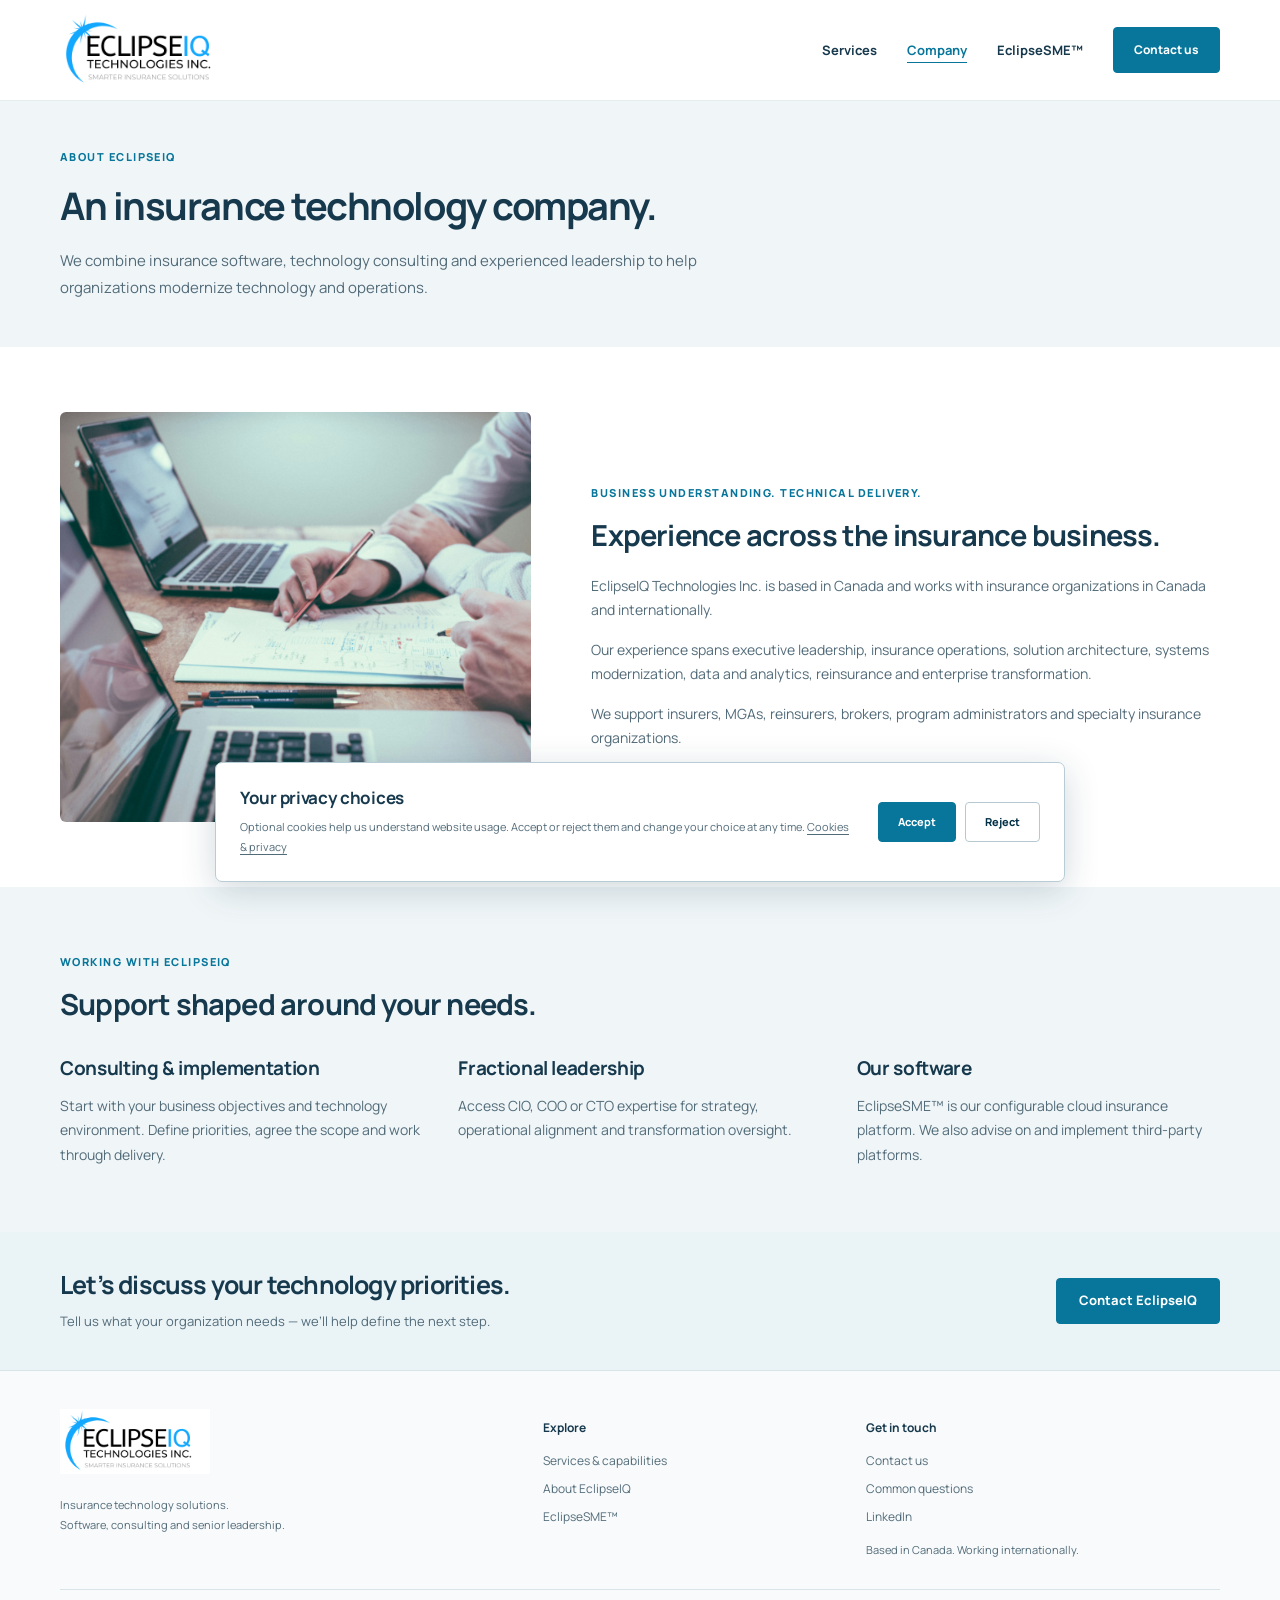
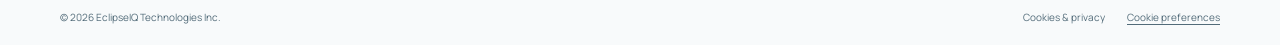
==== commit 1fe78312: "Simplify EclipseIQ corporate website around software consulting and leadership" ====
--- a/about/index.html
+++ b/about/index.html
@@ -1,5 +1,5 @@
 <!doctype html>
-<html lang="en-CA"><head><meta charset="utf-8"><meta name="viewport" content="width=device-width,initial-scale=1"><title>About EclipseIQ &amp; insurance expertise | EclipseIQ Technologies Inc.</title><meta name="description" content="Canadian insurance technology expertise spanning executive leadership, insurance operations, architecture, modernization, data, analytics and reinsurance."><meta name="theme-color" content="#071f2c"><meta name="referrer" content="strict-origin-when-cross-origin"><link rel="canonical" href="https://eclipseiq.ca/about/"><meta property="og:type" content="website"><meta property="og:locale" content="en_CA"><meta property="og:site_name" content="EclipseIQ Technologies Inc."><meta property="og:title" content="About EclipseIQ &amp; insurance expertise"><meta property="og:description" content="Canadian insurance technology expertise spanning executive leadership, insurance operations, architecture, modernization, data, analytics and reinsurance."><meta property="og:url" content="https://eclipseiq.ca/about/"><meta property="og:image" content="https://eclipseiq.ca/assets/social.png"><meta property="og:image:alt" content="EclipseIQ — Insurance, connected."><meta name="twitter:card" content="summary_large_image"><link rel="icon" href="../assets/eclipseiq-logo-original.png" type="image/png"><link rel="preload" href="../assets/fonts/manrope.woff2" as="font" type="font/woff2" crossorigin><link rel="stylesheet" href="../assets/styles.css"><script src="../assets/config.js" defer></script><script src="../assets/site.js" defer></script><script src="../assets/consent.js" defer></script><script type="application/ld+json">{"@context": "https://schema.org", "@type": "Organization", "name": "EclipseIQ Technologies Inc.", "url": "https://eclipseiq.ca/", "logo": "https://eclipseiq.ca/assets/eclipseiq-logo-original.png", "description": "EclipseIQ Technologies Inc. helps insurers, MGAs, reinsurers and brokers modernize technology and operations through consulting, fractional leadership and software.", "sameAs": ["https://www.linkedin.com/company/eclipseiq"]}</script></head>
-<body class="page-about"><a class="skip-link" href="#main">Skip to content</a><header class="header"><div class="container header-inner"><a class="brand" href="../index.html" aria-label="EclipseIQ Technologies Inc. home"><img src="../assets/eclipseiq-logo-original.png" width="202" height="88" alt="EclipseIQ Technologies Inc. — Smarter Insurance Solutions"></a><button class="menu-toggle" aria-expanded="false" aria-controls="navigation" hidden>Menu <svg class="icon" viewBox="0 0 24 24" fill="none" stroke="currentColor" stroke-width="1.4" stroke-linecap="round" stroke-linejoin="round" aria-hidden="true"><path d="M3 6h18M3 12h18M3 18h18"/></svg></button><nav id="navigation" aria-label="Main navigation"><a href="../services/index.html">Expertise</a><a href="../about/index.html" aria-current="page">Company</a><a href="../index.html#eclipsesme">EclipseSME™</a><a href="../faq/index.html">FAQ</a><a class="nav-contact" href="../contact/index.html"><span>Contact</span><svg class="icon" viewBox="0 0 24 24" fill="none" stroke="currentColor" stroke-width="1.4" stroke-linecap="round" stroke-linejoin="round" aria-hidden="true"><path d="M5 19 19 5M5 5h14v14"/></svg></a></nav></div></header><main id="main"><section class="company-masthead"><div class="container"><p class="eyebrow">Company / EclipseIQ Technologies Inc.</p><h1>Insurance is<br>the context.<br><span>Engineering<br>is the craft.</span></h1><div class="company-masthead-note"><span>CANADA / INTERNATIONAL</span><p>Executive perspective.<br>Operational understanding.<br>Hands-on technology delivery.</p></div></div></section><section class="company-narrative"><div class="container document-grid"><div><p class="eyebrow">An industry perspective</p><h2>The business<br>behind the system.</h2></div><div class="prose"><p class="lead">We work where insurance operations and technology meet.</p><p>EclipseIQ Technologies Inc. draws on decades of executive leadership and hands-on experience in insurance technology, operations and digital transformation.</p><p>We help insurers, MGAs, reinsurers, brokers, program administrators and specialty insurance organizations modernize systems and improve how work gets done.</p><p>Based in Canada, we work with organizations here and internationally. Our engagements can involve strategic advice, technology leadership, custom software, third-party platforms or our own EclipseSME™ platform.</p></div></div></section><section class="leadership-section"><div class="container"><div class="leadership-intro"><p class="eyebrow">Senior leadership / Practical involvement</p><h2>Direction, operations<br>and delivery.<br><span>In the same conversation.</span></h2></div><div class="leadership-roles"><article><h3>CIO<span>01</span></h3><p>Technology strategy.<br>Governance. Investment priorities.</p></article><article><h3>COO<span>02</span></h3><p>Operational perspective.<br>Business alignment. Change.</p></article><article><h3>CTO<span>03</span></h3><p>Architecture. Engineering.<br>Technology delivery.</p></article></div><p class="leadership-note">Fractional CIO / COO / CTO engagements bring experienced guidance into transitions and complex initiatives without a full-time executive appointment.</p></div></section><section class="expertise-register"><div class="container document-grid"><div><p class="eyebrow">What we understand</p><h2>Insurance depth.<br>Technical range.</h2></div><dl><div><dt>Insurance operations</dt><dd>Underwriting, policy administration, claims workflows and the people doing the work.</dd></div><div><dt>Architecture & modernization</dt><dd>Legacy systems, solution design, integration and third-party implementation.</dd></div><div><dt>Data & analytics</dt><dd>Data quality, conversion, migration, reporting and information across systems.</dd></div><div><dt>Specialty insurance & reinsurance</dt><dd>The operating context of insurers, MGAs, reinsurers, brokers and program administrators.</dd></div><div><dt>Readiness & risk</dt><dd>Governance, audit preparation, security review, coaching and operational performance.</dd></div></dl></div></section></main>
-<footer class="footer"><div class="container"><div class="footer-invitation"><p class="eyebrow">A conversation is a good place to start.</p><a class="invitation-link" href="../contact/index.html"><span>Let’s put the<br>pieces together.</span><svg class="icon" viewBox="0 0 24 24" fill="none" stroke="currentColor" stroke-width="1.4" stroke-linecap="round" stroke-linejoin="round" aria-hidden="true"><path d="M5 19 19 5M5 5h14v14"/></svg></a></div><div class="footer-content"><div><a class="brand" href="../index.html"><img src="../assets/eclipseiq-logo-original.png" width="202" height="88" alt="EclipseIQ Technologies Inc. — Smarter Insurance Solutions"></a><p>Insurance technology.<br>Business perspective. Practical delivery.</p></div><div class="footer-nav"><p class="eyebrow">Explore</p><a href="../services/index.html">Services & capabilities</a><a href="../about/index.html">About EclipseIQ</a><a href="../index.html#eclipsesme">EclipseSME™</a><a href="../faq/index.html">Frequently asked questions</a></div><div class="footer-location"><p class="eyebrow">Canadian expertise.<br>International perspective.</p><p>Insurers. MGAs. Reinsurers.<br>Brokers. Specialty insurance.</p><a class="footer-social" href="https://www.linkedin.com/company/eclipseiq" target="_blank" rel="noopener noreferrer"><span>LinkedIn</span><span class="sr-only"> (opens in a new tab)</span><svg class="icon" viewBox="0 0 24 24" fill="none" stroke="currentColor" stroke-width="1.4" stroke-linecap="round" stroke-linejoin="round" aria-hidden="true"><path d="M5 19 19 5M5 5h14v14"/></svg></a></div></div><div class="footer-bottom"><p>© 2026 EclipseIQ Technologies Inc.</p><div><a href="../privacy-policy/index.html">Cookies & privacy</a><button class="cookie-preferences" hidden>Cookie preferences</button></div></div></div></footer>
-<section id="cookie-banner" class="cookie-banner" aria-labelledby="cookie-title" hidden><div><h2 id="cookie-title">Your privacy, your choice.</h2><p>Optional cookies help us understand website usage. Accept or reject them and change your choice at any time. <a href="../privacy-policy/index.html">Cookies & privacy</a></p></div><div class="cookie-actions"><button class="button button-small" data-cookie-choice="accepted">Accept</button><button class="button button-outline button-small" data-cookie-choice="rejected">Reject</button></div></section></body></html>+<html lang="en-CA"><head><meta charset="utf-8"><meta name="viewport" content="width=device-width,initial-scale=1"><title>About EclipseIQ | EclipseIQ Technologies Inc.</title><meta name="description" content="A Canadian insurance technology company with executive leadership and hands-on experience in insurance operations, software and modernization."><meta name="theme-color" content="#023047"><meta name="referrer" content="strict-origin-when-cross-origin"><link rel="canonical" href="https://eclipseiq.ca/about/"><meta property="og:type" content="website"><meta property="og:locale" content="en_CA"><meta property="og:site_name" content="EclipseIQ Technologies Inc."><meta property="og:title" content="About EclipseIQ"><meta property="og:description" content="A Canadian insurance technology company with executive leadership and hands-on experience in insurance operations, software and modernization."><meta property="og:url" content="https://eclipseiq.ca/about/"><meta property="og:image" content="https://eclipseiq.ca/assets/social.png"><meta property="og:image:alt" content="EclipseIQ — Insurance technology solutions. Software, consulting and senior leadership."><meta name="twitter:card" content="summary_large_image"><link rel="icon" href="../assets/eclipseiq-logo-original.png" type="image/png"><link rel="preload" href="../assets/fonts/manrope.woff2" as="font" type="font/woff2" crossorigin><link rel="stylesheet" href="../assets/styles.css"><script src="../assets/config.js" defer></script><script src="../assets/site.js" defer></script><script src="../assets/consent.js" defer></script><script type="application/ld+json">{"@context": "https://schema.org", "@type": "Organization", "name": "EclipseIQ Technologies Inc.", "url": "https://eclipseiq.ca/", "logo": "https://eclipseiq.ca/assets/eclipseiq-logo-original.png", "description": "EclipseIQ Technologies Inc. combines insurance software, technology consulting, software engineering and fractional CIO / COO / CTO leadership.", "sameAs": ["https://www.linkedin.com/company/eclipseiq"]}</script></head>
+<body class="page-about"><a class="skip-link" href="#main">Skip to content</a><header class="header"><div class="container header-inner"><a class="brand" href="../index.html" aria-label="EclipseIQ Technologies Inc. home"><img src="../assets/eclipseiq-logo-original.png" width="202" height="88" alt="EclipseIQ Technologies Inc. — Smarter Insurance Solutions"></a><button class="menu-toggle" aria-expanded="false" aria-controls="navigation" hidden>Menu <svg class="icon" viewBox="0 0 24 24" fill="none" stroke="currentColor" stroke-width="1.5" stroke-linecap="round" stroke-linejoin="round" aria-hidden="true"><path d="M4 6h16M4 12h16M4 18h16"/></svg></button><nav id="navigation" aria-label="Main navigation"><a href="../services/index.html">Services</a><a href="../about/index.html" aria-current="page">Company</a><a href="../index.html#eclipsesme">EclipseSME™</a><a class="button nav-contact" href="../contact/index.html">Contact us</a></nav></div></header><main id="main"><section class="page-intro"><div class="container"><p class="eyebrow">About EclipseIQ</p><h1>An insurance technology company.</h1><p class="intro-copy">We combine insurance software, technology consulting and experienced leadership to help organizations modernize technology and operations.</p></div></section><section class="section"><div class="container about-layout"><figure><img src="../assets/insurance-planning.png" width="800" height="534" alt="Technology planning with laptops and working documents" loading="lazy"></figure><div><p class="eyebrow">Business understanding. Technical delivery.</p><h2>Experience across the insurance business.</h2><p>EclipseIQ Technologies Inc. is based in Canada and works with insurance organizations in Canada and internationally.</p><p>Our experience spans executive leadership, insurance operations, solution architecture, systems modernization, data and analytics, reinsurance and enterprise transformation.</p><p>We support insurers, MGAs, reinsurers, brokers, program administrators and specialty insurance organizations.</p></div></div></section><section class="section approach-section"><div class="container"><div class="section-heading"><div><p class="eyebrow">Working with EclipseIQ</p><h2>Support shaped around your needs.</h2></div></div><div class="approach-list"><article><h3>Consulting & implementation</h3><p>Start with your business objectives and technology environment. Define priorities, agree the scope and work through delivery.</p></article><article><h3>Fractional leadership</h3><p>Access CIO, COO or CTO expertise for strategy, operational alignment and transformation oversight.</p></article><article><h3>Our software</h3><p>EclipseSME™ is our configurable cloud insurance platform. We also advise on and implement third-party platforms.</p></article></div></div></section><section class="contact-strip"><div class="container"><div><h2>Let’s discuss your technology priorities.</h2><p>Tell us what your organization needs — we’ll help define the next step.</p></div><a class="button" href="../contact/index.html">Contact EclipseIQ</a></div></section></main>
+<footer class="footer"><div class="container footer-content"><div class="footer-brand"><a class="brand" href="../index.html"><img src="../assets/eclipseiq-logo-original.png" width="202" height="88" alt="EclipseIQ Technologies Inc. — Smarter Insurance Solutions"></a><p>Insurance technology solutions.<br>Software, consulting and senior leadership.</p></div><div><h2>Explore</h2><a href="../services/index.html">Services & capabilities</a><a href="../about/index.html">About EclipseIQ</a><a href="../index.html#eclipsesme">EclipseSME™</a></div><div><h2>Get in touch</h2><a href="../contact/index.html">Contact us</a><a href="../faq/index.html">Common questions</a><a class="footer-social" href="https://www.linkedin.com/company/eclipseiq" target="_blank" rel="noopener noreferrer">LinkedIn<span class="sr-only"> (opens in a new tab)</span></a><p>Based in Canada. Working internationally.</p></div></div><div class="container footer-bottom"><p>© 2026 EclipseIQ Technologies Inc.</p><div><a href="../privacy-policy/index.html">Cookies & privacy</a><button class="cookie-preferences" hidden>Cookie preferences</button></div></div></footer>
+<section id="cookie-banner" class="cookie-banner" aria-labelledby="cookie-title" hidden><div><h2 id="cookie-title">Your privacy choices</h2><p>Optional cookies help us understand website usage. Accept or reject them and change your choice at any time. <a href="../privacy-policy/index.html">Cookies & privacy</a></p></div><div class="cookie-actions"><button class="button button-small" data-cookie-choice="accepted">Accept</button><button class="button button-outline button-small" data-cookie-choice="rejected">Reject</button></div></section></body></html>
--- a/assets/styles.css
+++ b/assets/styles.css
@@ -1,12 +1,16 @@
-@font-face{font-family:Manrope;src:url('fonts/manrope.woff2') format('woff2');font-weight:200 800;font-style:normal;font-display:swap}
-:root{--ink:#071f2c;--navy:#023047;--blue:#13a8ff;--teal:#219ebc;--paper:#f3f2ee;--white:#fff;--muted:#54646b;--steel:#a5b7c0;--line:#cdd4d4;--darkline:#344954;--font:Manrope,'Segoe UI',Arial,sans-serif}*{box-sizing:border-box}html{scroll-behavior:smooth;scroll-padding-top:28px}body{margin:0;background:var(--paper);color:var(--ink);font:400 16px/1.75 var(--font);-webkit-font-smoothing:antialiased}h1,h2,h3,h4,p,figure{margin:0}h1,h2,h3,h4{font-family:var(--font);font-weight:450;line-height:1.08;letter-spacing:-.055em}h1{font-size:clamp(56px,7vw,100px)}h2{font-size:clamp(36px,4.4vw,62px)}h3{font-size:28px}p{margin-bottom:24px}a{color:inherit;text-underline-offset:5px}button,input,select,textarea{font:inherit}button,a,summary{touch-action:manipulation}button{cursor:pointer}button:disabled{cursor:not-allowed}a:focus-visible,button:focus-visible,summary:focus-visible{outline:2px solid #087aac;outline-offset:6px}input:focus-visible,select:focus-visible,textarea:focus-visible{outline:2px solid #087aac;outline-offset:3px}[hidden]{display:none!important}::selection{background:#afe0fb;color:var(--ink)}.container{width:100%;max-width:1440px;margin:auto;padding-inline:64px}.eyebrow{font-size:10px;font-weight:650;line-height:1.6;letter-spacing:.13em;text-transform:uppercase;color:#435f6c;margin-bottom:25px}.icon{width:23px;height:23px;display:inline-block;vertical-align:middle;flex-shrink:0}.button,.text-link,.nav-contact,.footer-social{display:inline-flex;align-items:center;justify-content:space-between;gap:30px;text-decoration:none;font-size:13px;font-weight:600;line-height:1.6}.button{padding:17px 22px;background:var(--ink);color:white;border:1px solid var(--ink);border-radius:0;transition:background .16s,color .16s}.button>.icon{width:18px;height:18px}.button:hover{background:#11536d;border-color:#11536d}.button-light{background:white;color:var(--ink);border-color:white}.button-light:hover{background:#bfe7fb;border-color:#bfe7fb;color:var(--ink)}.button-outline{background:transparent;color:var(--ink);border-color:#9db0b7}.button-outline:hover{background:var(--paper);color:var(--ink);border-color:var(--ink)}.button:disabled{opacity:.5}.text-link{padding-block:6px;border-bottom:1px solid #8a9ea8;font-size:13px;font-weight:600;align-self:flex-start}.text-link .icon{width:17px;height:17px}.text-link:hover{color:#076b97;border-color:#076b97}.skip-link{position:fixed;left:20px;top:-100px;z-index:100;background:white;color:var(--ink);padding:13px 20px}.skip-link:focus{top:12px}.sr-only{position:absolute;width:1px;height:1px;padding:0;margin:-1px;overflow:hidden;clip:rect(0,0,0,0);white-space:nowrap;border:0}
-.header{background:var(--ink);color:white;position:relative;z-index:20}.header-inner{display:flex;justify-content:space-between;align-items:center;min-height:114px;gap:40px;border-bottom:1px solid var(--darkline)}.brand{display:block;width:max-content;max-width:100%;padding:7px 10px;line-height:0;background:white;flex-shrink:0}.brand img{display:block;width:166px;height:auto;max-width:100%;object-fit:contain}.header nav{display:flex;align-items:center;gap:38px}.header nav>a{font-size:12px;text-decoration:none;line-height:1.6;padding-block:14px;color:#d8e1e6}.header nav>a:hover,.header nav>a[aria-current]{color:#7ed1ff}.header nav>a[aria-current]{text-decoration:underline;text-underline-offset:8px}.header nav .nav-contact{border:1px solid #718892;padding:11px 17px;gap:35px;color:white;margin-left:15px;font-size:12px}.nav-contact .icon{width:16px;height:16px}.header nav .nav-contact:hover{background:white;color:var(--ink);border-color:white}.menu-toggle{display:none;align-items:center;gap:16px;border:1px solid #708995;background:none;color:white;padding:10px 13px;font-size:12px}.menu-toggle .icon{width:19px;height:19px}
-.masthead{background:var(--ink);color:#f5f8fa}.masthead-top{display:flex;justify-content:space-between;align-items:flex-start;padding-top:45px}.masthead .eyebrow{color:#90aebd;margin-bottom:0}.masthead-descriptor{font-size:10px;color:#90aebd;letter-spacing:.07em}.masthead-composition{display:grid;grid-template-columns:1.65fr 1fr;gap:80px;align-items:end;padding-block:52px 66px}.masthead h1{font-size:clamp(80px,9.6vw,139px);font-weight:450;line-height:.98;letter-spacing:-.075em}.masthead h1>span{color:var(--blue)}.masthead-copy{padding-bottom:4px;max-width:360px}.masthead-statement{font-size:23px!important;line-height:1.5!important;color:#f1f6f8!important;letter-spacing:-.03em}.masthead-copy>p{font-size:14px;line-height:1.85;color:#b1c5d0;margin-bottom:27px}.masthead-copy>.button{margin-top:7px}.masthead-foot{border-top:1px solid var(--darkline);display:flex;justify-content:space-between;gap:30px;padding-block:23px;font-size:10px;color:#b1c5d0}.masthead-foot>span{letter-spacing:.05em}.masthead-foot a{text-decoration:none;display:flex;gap:45px;align-items:center;font-size:10px}.masthead-foot a:hover{color:white}.masthead-foot a>span{font-size:17px}.thesis-section{padding-block:118px 112px;background:var(--paper)}.thesis-grid{display:grid;grid-template-columns:1fr 3.05fr;gap:60px}.thesis-grid>.eyebrow{padding-top:11px}.thesis-grid h2{font-size:clamp(38px,4.3vw,62px);line-height:1.14;letter-spacing:-.05em}.thesis-grid h2>span{color:#497484}.thesis-copy{display:grid;grid-template-columns:1fr 1fr;gap:20px 45px;margin-top:44px;max-width:900px}.thesis-copy>p{color:var(--muted);font-size:14px;line-height:1.9;margin:0}.thesis-copy .text-link{grid-column:1/-1;justify-self:start;margin-top:4px}.explorer-section{background:white;padding-block:100px 55px}.section-intro{display:flex;justify-content:space-between;align-items:flex-start;gap:40px;margin-bottom:65px}.section-intro>.eyebrow{padding-top:8px}.section-intro h2{font-size:70px;line-height:1.05;letter-spacing:-.065em;width:66%}.explorer{display:grid;grid-template-columns:1fr 1.65fr;gap:100px}.selector-label{font-size:11px;color:#5a707a;margin-bottom:25px}.pathway-tabs{border-top:1px solid var(--line)}.pathway-tabs>button{display:flex;align-items:center;gap:20px;justify-content:space-between;padding:25px 0;width:100%;text-align:left;background:none;border:0;border-bottom:1px solid var(--line);color:#4b606a;font-size:19px;line-height:1.4;font-weight:500;letter-spacing:-.03em}.pathway-tabs>button>span:nth-child(2){flex:1}.pathway-tabs>button .icon{width:18px;height:18px}.tab-number{font-size:10px;color:#637d8a;letter-spacing:.05em}.pathway-tabs>button[aria-selected=true]{color:var(--ink);font-weight:650;border-bottom:2px solid var(--teal)}.pathway-tabs>button[aria-selected=true] .icon{color:#087cac}.pathway-tabs>button:hover{color:#087cac}.explorer-note{margin-top:28px;font-size:12px;color:#627681;line-height:1.85;max-width:310px}.pathway-panel{padding-bottom:50px;min-width:0}.js .pathway-panel{padding-bottom:0}.panel-heading{display:flex;gap:22px;align-items:flex-start}.panel-index{font-size:10px;color:#0876a4;border:1px solid #aac7d4;width:30px;height:30px;display:flex;justify-content:center;align-items:center;flex-shrink:0;margin-top:3px}.panel-heading .eyebrow{margin-bottom:16px;color:#0876a4;font-size:9px}.panel-heading h3{font-size:42px;line-height:1.12;letter-spacing:-.045em}.panel-copy{font-size:14px;color:var(--muted);line-height:1.85;margin-block:26px;max-width:600px}.pathway-sequence{list-style:none;padding:21px 0 0;margin:30px 0 24px;border-top:1px solid var(--line);display:grid;grid-template-columns:repeat(3,1fr);gap:25px}.pathway-sequence li{font-size:11px;color:#3c5765;line-height:1.7;position:relative}.pathway-sequence li>span{display:block;font-size:9px;color:#0876a4;margin-bottom:12px}.pathway-sequence li:not(:last-child):after{content:'→';position:absolute;right:-13px;top:-7px;color:#93aebc;font-size:15px}.related-services{display:flex;flex-direction:column;align-items:flex-start;gap:8px;margin-top:25px}.related-services .text-link{font-size:12px;font-weight:500;border-color:#c2d0d6;gap:22px}.related-services .icon{width:13px;height:13px}.capability-index{margin-top:75px;padding-top:30px;border-top:1px solid var(--line);display:grid;grid-template-columns:1fr 3fr;gap:60px}.capability-index .eyebrow{font-size:9px}.capability-index nav{display:grid;grid-template-columns:1fr 1fr;gap:15px 35px}.capability-index a{font-size:11px;color:#425d6b;text-decoration:none;line-height:1.7}.capability-index a:hover{color:#0075a8;text-decoration:underline}.software-feature{background:#dceef5;padding-block:70px 54px}.software-topline{display:flex;justify-content:space-between;gap:30px;align-items:flex-start}.software-topline>span{font-size:9px;letter-spacing:.12em;color:#4c6f80}.software-topline .eyebrow{color:#355f73}.software-heading{display:flex;justify-content:space-between;align-items:flex-end;gap:50px;padding-block:18px 38px;border-bottom:1px solid #a9c6d3}.software-heading h2{font-size:clamp(62px,7vw,104px);font-weight:450;letter-spacing:-.07em}.software-heading h2>span{font-size:26px;vertical-align:super;letter-spacing:0;margin-left:8px}.software-heading>p{font-size:23px;line-height:1.5;letter-spacing:-.035em;margin-bottom:4px;max-width:330px}.software-content{display:grid;grid-template-columns:1fr 1fr;gap:120px;margin-block:35px 45px}.software-content>p{font-size:18px;line-height:1.8;letter-spacing:-.015em;max-width:550px}.software-content>div>p{font-size:13px;color:#446675;line-height:1.85;max-width:420px}.software-content>div{display:flex;flex-direction:column;align-items:flex-start}.software-content .text-link{margin-top:17px;font-size:11px}.software-content .button{font-size:12px}.policy-lifecycle{display:grid;grid-template-columns:repeat(4,1fr);gap:25px;list-style:none;padding:26px 0 0;margin:0;border-top:1px solid #a9c6d3}.policy-lifecycle li{font-size:12px;letter-spacing:-.02em;line-height:1.6}.policy-lifecycle li>span{font-size:9px;color:#426f83;margin-right:15px}.footer{padding-top:85px;background:var(--ink);color:white}.footer-invitation{padding-bottom:70px;border-bottom:1px solid var(--darkline)}.footer-invitation>.eyebrow{color:#a2bcc9;font-size:10px}.invitation-link{display:flex;align-items:flex-end;justify-content:space-between;gap:50px;text-decoration:none;font-size:clamp(48px,6.4vw,92px);font-weight:400;line-height:1.06;letter-spacing:-.065em}.invitation-link>.icon{width:75px;height:75px;stroke-width:1;color:var(--blue);margin-bottom:7px;transition:transform .18s}.invitation-link:hover>.icon{transform:translate(5px,-5px)}.footer-content{display:grid;grid-template-columns:1.2fr 1fr 1fr;gap:60px;padding-block:55px}.footer-content>div:first-child>p{font-size:11px;color:#a8bfcb;line-height:1.9;margin-top:23px;margin-bottom:0}.footer-content .eyebrow{font-size:9px;color:#9cb8c7;margin-bottom:20px}.footer-nav{display:flex;flex-direction:column;align-items:flex-start;gap:9px}.footer-nav .eyebrow{margin-bottom:10px}.footer-nav a{font-size:11px;color:#d2e0e7;text-decoration:none}.footer-nav a:hover{text-decoration:underline;color:white}.footer-location p:not(.eyebrow){font-size:12px;color:#d2e0e7;line-height:1.85}.footer-social{font-size:10px;font-weight:400;gap:20px;color:#a8bfcb}.footer-social .icon{width:13px;height:13px}.footer-bottom{border-top:1px solid var(--darkline);display:flex;justify-content:space-between;gap:30px;padding-block:25px;color:#a8bfcb;font-size:9px}.footer-bottom p{margin:0}.footer-bottom>div{display:flex;gap:27px}.cookie-preferences{border:0;background:none;color:inherit;font:inherit;padding:0;text-decoration:underline;text-underline-offset:4px}.cookie-banner{position:fixed;bottom:20px;right:20px;left:20px;max-width:830px;margin-left:auto;z-index:50;background:white;color:var(--ink);border:1px solid #91aebc;box-shadow:0 7px 35px #001c3320;display:flex;align-items:center;gap:25px;padding:20px 23px}.cookie-banner h2{font-size:16px;font-weight:600;letter-spacing:-.025em;line-height:1.4;margin-bottom:6px}.cookie-banner p{font-size:11px;line-height:1.7;color:var(--muted);margin:0}.cookie-actions{display:flex;gap:8px;flex-shrink:0}.button-small{padding:10px 18px;font-size:11px}
-.expertise-masthead{padding-block:70px 60px}.expertise-masthead h1{font-size:clamp(60px,7vw,100px);max-width:1100px}.expertise-lead{display:grid;grid-template-columns:1fr 1fr;gap:80px;margin-top:40px;max-width:1050px}.expertise-lead>p:first-child{font-size:21px;letter-spacing:-.03em;line-height:1.6}.expertise-lead>p:last-child{font-size:14px;color:var(--muted);line-height:1.85;max-width:440px}.practice-document{background:white;padding-block:75px 90px}.practice-layout{display:grid;grid-template-columns:1fr 2.8fr;gap:100px}.practice-index{align-self:start;position:sticky;top:35px}.practice-index nav{display:flex;flex-direction:column;gap:18px;margin-bottom:40px}.practice-index nav a{font-size:12px;text-decoration:none;display:flex;gap:20px;align-items:center}.practice-index nav a span{font-size:9px;color:#607d8c}.practice-index nav a:hover{color:#0074a5}.practice-index .text-link{font-size:11px;gap:18px}.practice-chapter{padding-top:65px;margin-top:65px;border-top:1px solid var(--line)}.practice-chapter:first-child{margin:0;padding:0;border:0}.practice-chapter h2{font-size:48px;line-height:1.1;letter-spacing:-.05em}.chapter-intro{font-size:14px;line-height:1.9;color:var(--muted);max-width:550px;margin-block:25px 30px}.service-disclosures{border-top:1px solid var(--line)}details{border-bottom:1px solid var(--line)}summary{display:flex;align-items:center;justify-content:space-between;gap:30px;list-style:none;cursor:pointer;padding-block:27px;font-size:19px;line-height:1.5;letter-spacing:-.035em;font-weight:500}summary::-webkit-details-marker{display:none}summary>.icon{width:18px;height:18px;color:#087ca6}details[open]>summary>.icon{transform:rotate(45deg)}details>div{padding:0 40px 28px 0}details>div>p{font-size:14px;color:var(--muted);line-height:1.9;margin-bottom:20px}details>div>p:last-child{margin-bottom:0}.service-entry h3{font-size:23px;line-height:1.4;letter-spacing:-.035em;margin-bottom:18px}.service-entry ul{padding-left:19px;margin:0 0 22px;font-size:12px;color:#425e6c;line-height:2}.service-entry .text-link{font-size:11px}.engagement-note{padding-block:80px;background:#dceef5}.engagement-note>.container{display:grid;grid-template-columns:1fr 1.8fr 1.2fr;gap:50px}.engagement-note h2{font-size:39px}.engagement-note p:not(.eyebrow){font-size:13px;color:#426373;line-height:1.85;margin:0}.company-masthead{background:var(--ink);color:white;padding-block:55px 75px}.company-masthead>.container{position:relative}.company-masthead .eyebrow{color:#9db7c4;margin-bottom:45px}.company-masthead h1{font-size:clamp(62px,6.7vw,98px);max-width:930px;line-height:1.05;letter-spacing:-.06em}.company-masthead h1>span{color:#6db6d7}.company-masthead-note{position:absolute;right:64px;bottom:0;max-width:240px}.company-masthead-note>span{font-size:8px;letter-spacing:.1em;color:#94b3c3}.company-masthead-note>p{font-size:13px;color:#bbd0db;line-height:1.9;margin-top:20px;margin-bottom:0}.company-narrative{padding-block:100px}.document-grid{display:grid;grid-template-columns:1fr 1.4fr;gap:120px}.document-grid h2{font-size:46px;line-height:1.15}.prose .lead{font-size:23px;line-height:1.55;letter-spacing:-.025em;color:var(--ink);margin-bottom:30px}.prose>p{font-size:14px;color:var(--muted);line-height:1.9}.prose>p:last-child{margin:0}.leadership-section{background:#e4e9e7;padding-block:85px}.leadership-intro{display:grid;grid-template-columns:1fr 2.1fr;gap:90px}.leadership-intro h2{font-size:49px;line-height:1.12}.leadership-intro h2>span{color:#55747d}.leadership-roles{display:grid;grid-template-columns:repeat(3,1fr);gap:60px;margin-top:65px;border-top:1px solid #bdcccf;padding-top:35px}.leadership-roles h3{font-size:90px;font-weight:400;letter-spacing:-.07em;margin-bottom:24px;position:relative;display:flex;justify-content:space-between;align-items:flex-start;gap:20px}.leadership-roles h3>span{font-size:9px;color:#4c6b78;letter-spacing:.04em;margin-top:15px}.leadership-roles p{font-size:13px;color:#4b636d;line-height:1.9;margin:0}.leadership-note{max-width:640px;font-size:12px;line-height:1.9;color:#4b636d;margin:40px 0 0 auto}.expertise-register{background:white;padding-block:100px}.expertise-register dl{margin:0;border-top:1px solid var(--line)}.expertise-register dl>div{padding-block:25px;border-bottom:1px solid var(--line)}.expertise-register dt{font-size:17px;font-weight:600;letter-spacing:-.025em;margin-bottom:12px}.expertise-register dd{margin:0;font-size:13px;line-height:1.9;color:var(--muted);max-width:560px}.reference-masthead{padding-block:65px 55px}.reference-masthead h1{font-size:clamp(55px,6.8vw,95px)}.reference-section{padding-block:40px 90px}.reference-layout{display:grid;grid-template-columns:1fr 2.4fr;gap:100px}.reference-layout aside{align-self:start;position:sticky;top:35px}.reference-count{font-size:85px;font-weight:400;line-height:1;letter-spacing:-.07em;margin-bottom:35px}.reference-count>span{display:block;font-size:11px;color:#5a727f;letter-spacing:0;line-height:1.5;margin-top:13px}.faq-search{margin-bottom:30px;max-width:260px}.faq-search input{margin-bottom:10px!important;background:transparent!important;padding:11px 0!important;border-width:0 0 1px!important;min-height:42px!important;font-size:13px!important}.faq-search label{font-size:10px;color:#496676;font-weight:500}.faq-search #faq-count{font-size:10px;color:#5a727f;margin:0}.reference-layout aside>.text-link{font-size:11px;gap:20px}.faq-list{border-top:1px solid #b7c6cd}.faq-list summary{font-size:18px;padding-block:25px}.faq-list details>div{padding-bottom:28px}.faq-list details p{font-size:14px;margin:0}.faq-list #faq-empty{font-size:14px;color:var(--muted);margin-top:25px}.contact-studio{padding-block:65px 95px}.contact-title{margin-bottom:55px}.contact-title h1{font-size:clamp(70px,9vw,128px);line-height:1;letter-spacing:-.07em}.contact-layout{display:grid;grid-template-columns:1fr 1.5fr;gap:130px;border-top:1px solid #bdcbd1;padding-top:40px}.contact-layout aside h2{font-size:42px;line-height:1.15;margin-bottom:30px}.contact-layout aside>p{font-size:13px;color:var(--muted);line-height:1.9;max-width:330px}.contact-locale{border-top:1px solid #bdcbd1;padding-top:25px;margin-top:36px;max-width:300px}.contact-locale .eyebrow{font-size:9px;margin-bottom:15px}.contact-locale p:not(.eyebrow){font-size:13px;line-height:1.9}.contact-discretion{font-size:11px!important;max-width:300px!important;margin-top:30px}.form-note{font-size:11px;color:#446372;background:#e5edf0;border-left:2px solid #219ebc;padding:13px 17px;line-height:1.8;margin-bottom:28px}.form-grid{display:grid;grid-template-columns:1fr 1fr;gap:0 25px}label{display:block;font-size:11px;font-weight:600;margin-bottom:9px}label>span{font-size:9px;font-weight:400;color:var(--muted)}input:not([type=checkbox]),select,textarea{display:block;width:100%;color:var(--ink);background:transparent;border:1px solid #a8bbc4;padding:12px 13px;min-height:49px;border-radius:0;font-size:13px;margin-bottom:25px}textarea{min-height:150px;resize:vertical}fieldset{border:0;padding:0;margin:0 0 24px}legend{font-size:11px;font-weight:600;margin-bottom:8px}.field-hint{font-size:10px;color:#546e7b;line-height:1.8;margin:0 0 14px}.contact-options{display:flex;gap:25px;flex-wrap:wrap}.contact-options label{display:flex;align-items:center;gap:8px;font-weight:400;font-size:11px;margin:0}.contact-options input{width:16px;height:16px;accent-color:#076f9c;margin:0}#message-hint{margin-top:-15px}.form-privacy{font-size:10px;line-height:1.85;color:#546e7b;margin-block:22px}.honeypot{position:absolute;left:-10000px;width:1px;height:1px;overflow:hidden}.form-status{padding:16px 18px;background:#e6f3ed;border-left:3px solid #19794d;font-size:13px;margin:23px 0 0}.form-status[data-state=error]{background:#fff1ea;border-color:#aa4525;color:#792c18}.form-status[data-state=simulation]{background:#fff7d9;border-color:#826619;color:#59470f}.form-status[data-state=pending]{background:#e5edf0;border-color:#087bad}.document-masthead{padding-block:65px 55px}.document-masthead h1{font-size:95px;line-height:1.03}.legal-section{padding-block:30px 100px}.legal-layout{display:grid;grid-template-columns:1fr 2.2fr;gap:110px}.legal-layout aside{align-self:start;position:sticky;top:30px}.legal-layout aside nav{display:flex;flex-direction:column;gap:14px;max-width:240px}.legal-layout aside a{font-size:11px;color:#486575;text-decoration:none;line-height:1.8}.legal-layout aside a:hover{text-decoration:underline}.legal .eyebrow{font-size:9px}.legal h2{font-size:27px;line-height:1.25;letter-spacing:-.035em;margin:43px 0 20px}.legal h2:first-of-type{margin-top:0}.legal p:not(.eyebrow){font-size:14px;line-height:1.95;color:var(--muted)}.error-page{padding-block:90px 110px}.error-page h1{margin-bottom:40px}.error-page p:not(.eyebrow){font-size:16px;color:var(--muted)}.error-page .button{margin-top:20px}
-@media(min-width:1550px){.masthead-composition{padding-block:70px 85px}.masthead h1{font-size:146px}}@media(max-width:1150px){.container{padding-inline:40px}.header nav{gap:30px}.masthead-composition{gap:45px;grid-template-columns:1.7fr 1fr}.masthead h1{font-size:108px}.masthead-statement{font-size:20px!important}.masthead-copy>p{font-size:13px}.thesis-grid{gap:35px;grid-template-columns:1fr 3.5fr}.thesis-grid h2{font-size:48px}.thesis-copy{gap:20px 35px}.explorer{gap:65px}.section-intro h2{font-size:59px}.panel-heading h3{font-size:36px}.pathway-tabs>button{font-size:17px;gap:16px}.capability-index{gap:35px}.software-heading h2{font-size:82px}.software-content{gap:80px}.software-content>p{font-size:16px}.policy-lifecycle{gap:20px}.policy-lifecycle li{font-size:11px}.footer-content{gap:45px}.practice-layout{gap:65px}.expertise-masthead h1{font-size:84px}.company-masthead h1{font-size:80px}.company-masthead-note{right:40px;max-width:200px}.company-masthead-note p{font-size:12px}.document-grid{gap:80px}.document-grid h2{font-size:41px}.leadership-intro{gap:60px}.leadership-intro h2{font-size:43px}.leadership-roles h3{font-size:79px}.reference-layout{gap:70px}.contact-layout{gap:85px}.contact-layout aside h2{font-size:37px}.legal-layout{gap:80px}}
-@media(max-width:850px){.header-inner{min-height:106px;gap:18px;flex-wrap:wrap;padding-block:10px}.brand img{width:150px}.brand{padding:6px 8px}.menu-toggle:not([hidden]){display:flex}.js .header nav{display:none;width:100%;padding-block:15px}.js .header nav.is-open{display:flex}.header nav{flex-wrap:wrap;gap:28px}.header nav .nav-contact{margin:0}.masthead-top{padding-top:32px}.masthead-composition{grid-template-columns:1.5fr 1fr;gap:35px;padding-block:45px 55px}.masthead h1{font-size:85px}.masthead-statement{font-size:18px!important}.masthead-copy>p{font-size:12px;line-height:1.8}.masthead-copy .button{font-size:11px;padding:14px 16px;gap:20px}.masthead-descriptor{font-size:8px}.masthead .eyebrow{font-size:8px}.masthead-foot{font-size:9px}.masthead-foot a{font-size:9px;gap:20px}.thesis-section{padding-block:80px}.thesis-grid{grid-template-columns:1fr;gap:22px}.thesis-grid>.eyebrow{padding:0;margin:0}.thesis-grid h2{font-size:47px}.thesis-copy{margin-top:30px}.explorer-section{padding-block:75px 45px}.section-intro{display:block;margin-bottom:40px}.section-intro h2{width:auto;font-size:55px}.explorer{gap:40px;grid-template-columns:1fr 1.4fr}.panel-heading{gap:15px}.panel-heading h3{font-size:31px}.panel-heading .eyebrow{font-size:8px}.panel-index{width:26px;height:26px;font-size:8px}.panel-copy{font-size:13px}.pathway-tabs>button{font-size:16px;padding-block:23px;gap:12px}.pathway-tabs .tab-number{font-size:8px}.pathway-tabs>button .icon{width:15px;height:15px}.explorer-note{font-size:11px}.pathway-sequence{gap:17px}.pathway-sequence li{font-size:10px}.related-services .text-link{font-size:11px}.capability-index{grid-template-columns:1fr 3fr;gap:30px;margin-top:55px}.capability-index .eyebrow{font-size:8px}.capability-index a{font-size:10px}.software-feature{padding-block:55px 45px}.software-heading h2{font-size:66px}.software-heading>p{font-size:20px}.software-content{gap:50px}.software-content>p{font-size:15px}.software-content>div>p{font-size:12px}.policy-lifecycle{gap:15px}.policy-lifecycle li{font-size:11px}.policy-lifecycle li>span{display:block;margin-bottom:10px}.footer{padding-top:65px}.footer-invitation{padding-bottom:55px}.invitation-link{font-size:65px}.invitation-link>.icon{width:55px;height:55px}.footer-content{gap:30px}.footer-content .eyebrow{font-size:8px}.footer-content p{font-size:10px!important}.footer-nav a{font-size:10px}.footer .brand img{width:140px}.footer-location p:not(.eyebrow){font-size:11px}.expertise-masthead{padding-block:55px 40px}.expertise-masthead h1{font-size:70px}.expertise-lead{gap:50px;margin-top:30px}.expertise-lead>p:first-child{font-size:18px}.expertise-lead>p:last-child{font-size:13px}.practice-document{padding-block:60px}.practice-layout{gap:40px;grid-template-columns:1fr 2.6fr}.practice-index .eyebrow{font-size:9px}.practice-index nav a{font-size:11px;gap:13px}.practice-index .text-link{font-size:10px;gap:15px}.practice-chapter h2{font-size:39px}.chapter-intro{font-size:13px}.service-entry summary{font-size:17px}.service-entry h3{font-size:21px}.service-entry>div>p{font-size:13px}.engagement-note>.container{grid-template-columns:1fr 1.4fr;gap:30px 50px}.engagement-note>.container>p:last-child{grid-column:2}.engagement-note h2{font-size:35px}.company-masthead{padding-block:40px 55px}.company-masthead h1{font-size:65px;line-height:1.1}.company-masthead-note{max-width:170px;right:40px}.company-masthead-note p{font-size:11px}.company-masthead-note>span{font-size:7px}.company-narrative{padding-block:75px}.document-grid{gap:45px;grid-template-columns:1fr 1.3fr}.document-grid h2{font-size:36px}.prose .lead{font-size:20px}.prose>p{font-size:13px}.leadership-section{padding-block:65px}.leadership-intro{grid-template-columns:1fr 2fr;gap:40px}.leadership-intro h2{font-size:37px}.leadership-roles{gap:35px;margin-top:45px}.leadership-roles h3{font-size:66px}.leadership-roles h3>span{font-size:8px;margin-top:10px}.leadership-roles p{font-size:12px}.expertise-register{padding-block:75px}.reference-masthead{padding-block:55px 40px}.reference-masthead h1{font-size:70px}.reference-layout{gap:45px;grid-template-columns:1fr 2.2fr}.reference-count{font-size:70px}.reference-layout aside>.text-link{font-size:10px}.faq-list summary{font-size:16px}.contact-studio{padding-block:55px 75px}.contact-title h1{font-size:96px}.contact-layout{gap:50px;grid-template-columns:1fr 1.5fr}.contact-layout aside h2{font-size:33px}.contact-layout aside>p{font-size:12px}.form-grid{gap:0 17px}.contact-options{gap:18px}.document-masthead h1{font-size:78px}.legal-layout{gap:50px;grid-template-columns:1fr 2.3fr}.legal-layout aside a{font-size:10px}.legal p:not(.eyebrow){font-size:13px}.legal h2{font-size:25px}.cookie-banner{max-width:720px}}
-@media(max-width:640px){.container{padding-inline:24px}.header-inner{min-height:90px}.brand img{width:136px}.brand{padding:5px 7px}.header nav{flex-direction:column;align-items:stretch;gap:0}.header nav>a{padding:14px 0;border-top:1px solid var(--darkline);font-size:14px}.header nav .nav-contact{margin-top:10px;padding:12px 16px;justify-content:space-between}.masthead-top{padding-top:30px}.masthead .eyebrow{font-size:8px;letter-spacing:.1em}.masthead-descriptor{display:none}.masthead-composition{grid-template-columns:1fr;gap:35px;padding-block:40px}.masthead h1{font-size:clamp(66px,16.6vw,104px);letter-spacing:-.07em;line-height:1}.masthead-copy{max-width:420px;padding:0}.masthead-statement{font-size:21px!important;max-width:320px;line-height:1.5!important;margin-bottom:18px!important}.masthead-copy>p{font-size:13px;line-height:1.85;margin-bottom:22px}.masthead-copy .button{font-size:12px;padding:15px 19px;gap:30px;margin-top:0}.masthead-foot{display:block;padding-block:22px;font-size:9px}.masthead-foot a{margin-top:17px;width:max-content;max-width:100%;font-size:9px;gap:30px}.thesis-section{padding-block:60px}.thesis-grid{gap:25px}.thesis-grid h2{font-size:35px;line-height:1.2;letter-spacing:-.045em}.thesis-copy{grid-template-columns:1fr;margin-top:27px;gap:18px}.thesis-copy>p{font-size:14px;line-height:1.9}.thesis-copy .text-link{grid-column:auto;margin-top:5px}.eyebrow{font-size:9px;margin-bottom:22px}.explorer-section{padding-block:60px 40px}.section-intro{margin-bottom:32px}.section-intro .eyebrow{margin-bottom:22px}.section-intro h2{font-size:47px;letter-spacing:-.06em}.explorer{grid-template-columns:1fr;gap:35px}.selector-label{font-size:10px;margin-bottom:17px}.pathway-tabs>button{padding-block:20px;font-size:18px;gap:20px}.pathway-tabs>button .icon{width:18px;height:18px}.pathway-tabs .tab-number{font-size:9px}.explorer-note{font-size:11px;max-width:none;margin-top:22px;margin-bottom:0}.panel-heading{gap:17px}.panel-heading h3{font-size:32px}.panel-heading .eyebrow{font-size:8px;margin-bottom:13px}.panel-index{margin-top:1px}.panel-copy{font-size:14px;margin-block:24px;line-height:1.85}.pathway-sequence{gap:20px;margin-top:28px}.pathway-sequence li{font-size:10px;line-height:1.8}.pathway-sequence li>span{font-size:8px}.related-services{gap:10px}.related-services .text-link{font-size:11px;max-width:100%;gap:15px}.related-services .text-link>span{min-width:0}.capability-index{grid-template-columns:1fr;gap:0;margin-top:45px;padding-top:25px}.capability-index .eyebrow{font-size:8px;margin-bottom:22px}.capability-index nav{grid-template-columns:1fr;gap:14px}.capability-index a{font-size:12px;line-height:1.7}.software-feature{padding-block:43px 35px}.software-topline{display:block}.software-topline .eyebrow{margin-bottom:14px}.software-topline>span{font-size:8px;display:block;margin-bottom:20px}.software-heading{display:block;padding-block:0 27px}.software-heading h2{font-size:58px;letter-spacing:-.065em}.software-heading h2>span{font-size:18px;margin-left:5px}.software-heading>p{font-size:23px;line-height:1.5;margin-top:24px;max-width:310px}.software-content{grid-template-columns:1fr;gap:15px;margin-block:25px 35px}.software-content>p{font-size:16px;line-height:1.85;margin-bottom:8px}.software-content>div>p{font-size:13px;max-width:none}.software-content .button{font-size:12px}.software-content .text-link{font-size:11px}.policy-lifecycle{grid-template-columns:1fr 1fr;gap:24px 20px;padding-top:22px}.policy-lifecycle li{font-size:12px}.policy-lifecycle li>span{font-size:8px;margin-bottom:7px}.footer{padding-top:50px}.footer-invitation{padding-bottom:40px}.footer-invitation .eyebrow{font-size:8px;margin-bottom:25px}.invitation-link{font-size:46px;line-height:1.1;gap:20px;align-items:flex-end}.invitation-link>.icon{width:36px;height:36px;stroke-width:1.5;margin-bottom:3px}.footer-content{grid-template-columns:1fr 1fr;gap:35px 25px;padding-block:35px}.footer .brand img{width:131px}.footer-content>div:first-child>p{font-size:10px!important;max-width:170px}.footer-nav .eyebrow{font-size:8px}.footer-nav a{font-size:10px;line-height:1.8}.footer-location{grid-column:1/-1;display:grid;grid-template-columns:1fr 1fr;gap:0 25px}.footer-location .eyebrow{font-size:8px;grid-row:1}.footer-location p:not(.eyebrow){font-size:11px!important;grid-column:2;grid-row:1/3;margin:0}.footer-location .footer-social{grid-column:1;grid-row:2;align-self:start;justify-content:flex-start;font-size:10px}.footer-bottom{display:block;padding-block:22px;font-size:9px}.footer-bottom>div{margin-top:17px;gap:24px}.cookie-banner{bottom:12px;left:12px;right:12px;display:block;padding:17px 18px}.cookie-banner h2{font-size:15px}.cookie-banner p{font-size:11px}.cookie-actions{margin-top:14px}.cookie-actions .button{flex:1;justify-content:center;font-size:12px}.expertise-masthead{padding-block:40px 30px}.expertise-masthead h1{font-size:49px;line-height:1.1;letter-spacing:-.055em}.expertise-lead{grid-template-columns:1fr;gap:15px;margin-top:28px}.expertise-lead>p:first-child{font-size:20px;line-height:1.6;margin-bottom:5px}.expertise-lead>p:last-child{font-size:14px;max-width:none;line-height:1.85;margin-bottom:0}.practice-document{padding-block:35px 60px}.practice-layout{grid-template-columns:1fr;gap:40px}.practice-index{position:static}.practice-index .eyebrow{font-size:8px;margin-bottom:18px}.practice-index nav{gap:15px;margin-bottom:20px}.practice-index nav a{font-size:12px;gap:20px}.practice-index .text-link{font-size:11px}.practice-chapter{margin-top:40px;padding-top:40px}.practice-chapter .eyebrow{font-size:8px}.practice-chapter h2{font-size:36px;line-height:1.15}.chapter-intro{font-size:14px;margin-block:22px 25px}.service-entry summary{font-size:17px;line-height:1.5;padding-block:24px;gap:20px}.service-entry h3{font-size:22px;line-height:1.4}.service-entry>div{padding-right:10px}.service-entry>div>p{font-size:14px}.service-entry ul{font-size:12px;line-height:1.95}.engagement-note{padding-block:50px}.engagement-note>.container{grid-template-columns:1fr;gap:22px}.engagement-note .eyebrow{margin-bottom:0}.engagement-note>.container>p:last-child{grid-column:auto;font-size:14px}.engagement-note h2{font-size:34px}.company-masthead{padding-block:35px 45px}.company-masthead .eyebrow{font-size:8px;margin-bottom:34px}.company-masthead h1{font-size:clamp(47px,11.5vw,68px);line-height:1.08;letter-spacing:-.06em}.company-masthead-note{position:static;max-width:none;margin-top:35px;display:grid;grid-template-columns:1fr 1.7fr;gap:25px}.company-masthead-note>span{font-size:7px;line-height:1.8;margin-top:4px}.company-masthead-note>p{font-size:11px;line-height:1.9;margin:0}.company-narrative{padding-block:60px}.document-grid{grid-template-columns:1fr;gap:30px}.document-grid h2{font-size:37px}.prose .lead{font-size:21px;line-height:1.6;margin-bottom:25px}.prose>p{font-size:14px;line-height:1.9}.leadership-section{padding-block:50px}.leadership-intro{grid-template-columns:1fr;gap:0}.leadership-intro h2{font-size:34px;line-height:1.17}.leadership-roles{gap:20px;margin-top:35px;padding-top:24px}.leadership-roles h3{font-size:47px;margin-bottom:18px;gap:5px;letter-spacing:-.07em}.leadership-roles h3>span{display:none}.leadership-roles p{font-size:10px;line-height:1.85}.leadership-note{font-size:12px;line-height:1.85;margin-top:28px}.expertise-register{padding-block:55px}.expertise-register dt{font-size:17px}.expertise-register dd{font-size:14px;line-height:1.85}.reference-masthead{padding-block:40px 30px}.reference-masthead h1{font-size:49px;line-height:1.1}.reference-section{padding-block:10px 60px}.reference-layout{grid-template-columns:1fr;gap:30px}.reference-layout aside{position:static;display:grid;grid-template-columns:1fr 1.5fr;gap:0 25px;align-items:start}.reference-count{font-size:58px;margin-bottom:25px}.reference-count>span{font-size:9px;margin-top:10px}.faq-search{margin-top:3px;margin-bottom:20px;max-width:none}.faq-search label{font-size:10px}.reference-layout aside>.text-link{grid-column:1/-1;font-size:11px;justify-self:start}.faq-list summary{font-size:16px;line-height:1.6;gap:20px;padding-block:23px}.faq-list details>div{padding-right:10px}.faq-list details p{font-size:14px}.contact-studio{padding-block:40px 60px}.contact-title{margin-bottom:35px}.contact-title h1{font-size:77px}.contact-layout{grid-template-columns:1fr;gap:30px;padding-top:30px}.contact-layout aside h2{font-size:35px;line-height:1.15;margin-bottom:25px}.contact-layout aside>p{font-size:14px;max-width:none;line-height:1.85}.contact-locale{max-width:none;margin-top:25px;padding-top:22px;display:grid;grid-template-columns:1fr 1fr;gap:25px}.contact-locale p{margin-bottom:0}.contact-locale .eyebrow{font-size:8px}.contact-locale p:not(.eyebrow){font-size:12px}.contact-discretion{font-size:11px!important;max-width:none!important;margin-top:23px;margin-bottom:0}.contact-form-wrap{border-top:1px solid #bdcbd1;padding-top:25px}.form-grid{grid-template-columns:1fr;gap:0}.form-note{font-size:11px}.contact-options{gap:22px}label{font-size:12px}label>span{font-size:10px}.field-hint{font-size:11px}.form-privacy{font-size:11px}.contact-options label{font-size:12px}legend{font-size:12px}.document-masthead{padding-block:40px}.document-masthead h1{font-size:64px}.legal-section{padding-block:0 60px}.legal-layout{grid-template-columns:1fr;gap:35px}.legal-layout aside{position:static}.legal-layout aside .eyebrow{font-size:8px;margin-bottom:18px}.legal-layout aside nav{max-width:none;gap:10px}.legal-layout aside a{font-size:11px}.legal h2{font-size:27px;line-height:1.3}.legal p:not(.eyebrow){font-size:14px;line-height:1.9}.error-page{padding-block:60px}.error-page h1{font-size:51px}.error-page p:not(.eyebrow){font-size:14px}}
-@media(max-width:370px){.container{padding-inline:20px}.masthead h1{font-size:65px}.thesis-grid h2{font-size:31px}.panel-heading h3{font-size:29px}.software-heading h2{font-size:49px}.software-heading h2>span{font-size:16px}.invitation-link{font-size:39px}.invitation-link>.icon{width:30px;height:30px}.leadership-roles{gap:14px}.leadership-roles h3{font-size:40px}.leadership-roles p{font-size:10px}.company-masthead h1{font-size:44px}.expertise-masthead h1{font-size:43px}.reference-masthead h1{font-size:43px}.footer .brand img{width:120px}.footer-content{gap:30px 20px}.footer-nav a{font-size:9px}.contact-options{gap:15px}}
-@media(prefers-reduced-motion:reduce){html{scroll-behavior:auto}*,*:before,*:after{animation:none!important;transition:none!important}}
+@font-face{font-family:Manrope;src:url('fonts/manrope.woff2') format('woff2');font-weight:200 800;font-display:swap}
+:root{--navy:#023047;--blue:#08769a;--turquoise:#219ebc;--ink:#17394d;--muted:#526b79;--pale:#f0f6f8;--line:#d9e4e9;--white:#fff}*{box-sizing:border-box}html{scroll-behavior:smooth;scroll-padding-top:26px}body{margin:0;color:var(--ink);background:#fff;font-family:Manrope,Arial,sans-serif;font-size:15px;line-height:1.75}h1,h2,h3,p,figure{margin:0}h1,h2,h3{font-weight:700;line-height:1.24}h1{font-size:42px;letter-spacing:-1.45px}h2{font-size:29px;letter-spacing:-.8px}h3{font-size:19px;letter-spacing:-.35px}p{color:var(--muted)}a{color:inherit;text-decoration:none}a:hover{color:var(--blue)}img{display:block;max-width:100%;height:auto}button,input,select,textarea{font:inherit}button,a,input,select,textarea,summary{-webkit-tap-highlight-color:transparent}a:focus-visible,button:focus-visible,input:focus-visible,select:focus-visible,textarea:focus-visible,summary:focus-visible{outline:3px solid #13a8ff;outline-offset:4px}button{cursor:pointer}button:disabled{cursor:not-allowed;opacity:.6}[hidden]{display:none!important}.container{width:min(1160px,calc(100% - 80px));margin-inline:auto}.section{padding:65px 0}.eyebrow{font-size:11px;font-weight:800;letter-spacing:1.45px;text-transform:uppercase;color:var(--blue);margin-bottom:16px}.icon{width:25px;height:25px;flex-shrink:0;display:block}.button{display:inline-flex;align-items:center;justify-content:center;gap:12px;padding:12px 22px;min-height:46px;border:1px solid var(--blue);border-radius:4px;background:var(--blue);color:#fff;font-size:13px;line-height:1.5;font-weight:750;white-space:normal;text-align:center}.button:hover{background:#035b7c;color:white;border-color:#035b7c}.button-outline{color:var(--navy);background:transparent;border-color:#b6c9d3}.button-outline:hover{color:var(--navy);background:#e8f2f5;border-color:#8eacbc}.button-light{background:white;color:var(--navy);border-color:white}.button-light:hover{background:#dff1f5;color:var(--navy);border-color:#dff1f5}.button-small{padding:10px 19px;min-height:40px}.text-link{font-weight:750;font-size:13px;color:var(--blue);text-decoration:underline;text-underline-offset:5px;text-decoration-thickness:1px}.text-link:hover{text-decoration-thickness:2px}.actions{display:flex;gap:24px;align-items:center;flex-wrap:wrap;margin-top:26px}.sr-only{position:absolute;width:1px;height:1px;padding:0;margin:-1px;overflow:hidden;clip:rect(0,0,0,0);white-space:nowrap;border:0}.skip-link{position:absolute;left:16px;top:-100px;background:white;padding:12px;z-index:100}.skip-link:focus{top:10px}.header{background:#fff;border-bottom:1px solid #e6edef}.header-inner{min-height:100px;display:flex;align-items:center;justify-content:space-between;gap:25px;position:relative}.brand{display:inline-block;flex-shrink:0;background:white}.brand img{width:172px;height:auto}.header nav{display:flex;gap:30px;align-items:center;font-size:13px;font-weight:700}.header nav a[aria-current=page]{color:var(--blue);text-decoration:underline;text-underline-offset:7px}.header .nav-contact{font-size:12px;padding:11px 20px}.menu-toggle{display:none;align-items:center;gap:10px;background:white;color:var(--ink);border:1px solid #b9ced8;border-radius:4px;padding:9px 12px;font-size:12px}.menu-toggle .icon{width:19px;height:19px}
+/* Homepage: a direct introduction, three service areas, product and company. */
+.home-hero{background:#f0f6f8}.hero-layout{display:grid;grid-template-columns:1.1fr 1fr;gap:52px;align-items:center;padding-block:49px}.hero-copy h1{font-size:42px;line-height:1.22}.hero-copy h1>span{color:var(--blue);font-weight:600}.hero-copy>p:not(.eyebrow){margin-top:22px;max-width:500px;font-size:15px;line-height:1.85}.hero-photo{overflow:hidden;border-radius:6px;background:#fff;box-shadow:0 10px 30px #0230470b}.hero-photo>img{width:100%;aspect-ratio:1.7;object-fit:cover;object-position:center}.hero-photo figcaption{padding:19px 23px;font-size:13px;color:var(--ink);font-weight:650;line-height:1.6}.hero-photo figcaption span{display:block;color:var(--blue);font-size:9px;font-weight:800;letter-spacing:1.3px;text-transform:uppercase;margin-bottom:6px}.audience{border-bottom:1px solid var(--line);padding-block:22px}.audience>.container{display:flex;align-items:center;justify-content:space-between;gap:25px}.audience span{color:var(--muted);font-size:10px;text-transform:uppercase;font-weight:750;letter-spacing:1px}.audience p{font-weight:650;color:var(--ink);font-size:12px}.audience i{font-style:normal;color:var(--turquoise);padding:0 12px}.section-heading{display:flex;justify-content:space-between;align-items:end;gap:40px;margin-bottom:34px}.section-heading>p{max-width:310px;font-size:14px}.service-overview{display:grid;grid-template-columns:repeat(3,1fr);gap:35px}.service-overview article{padding-top:25px;border-top:1px solid var(--line)}.service-overview .icon{color:var(--blue);margin-bottom:18px;width:29px;height:29px}.service-overview h3{font-size:20px;max-width:290px}.service-overview p{font-size:14px;margin-top:15px;margin-bottom:20px}.service-overview .text-link{font-size:12px}.product-section{background:var(--navy);color:#fff;padding:49px 0}.product-layout{display:grid;grid-template-columns:.85fr 1.5fr;gap:65px;align-items:center}.product-section .eyebrow{color:#88d5e2;font-size:10px}.product-section h2{font-size:38px;letter-spacing:-1.5px}.product-section h2>span{font-size:14px;vertical-align:top;line-height:2}.product-subtitle{color:#b2d0dc;font-size:11px;margin-top:10px}.product-copy h3{font-size:24px}.product-copy>p{color:#d0e0e7;font-size:14px;max-width:650px;margin-top:14px}.product-features{display:flex;flex-wrap:wrap;gap:7px 22px;color:#c1dde8;font-size:10px;margin-top:19px}.product-features span:before{content:'✓';margin-right:7px;color:#86dbe7}.product-copy .button{margin-top:22px;font-size:12px;padding:10px 18px;min-height:42px}.company-summary{display:grid;grid-template-columns:1fr 1.1fr;gap:75px;align-items:start}.company-summary p:not(.eyebrow){font-size:14px;margin-bottom:16px}.contact-strip{background:#eaf3f6;padding-block:37px}.contact-strip>.container{display:flex;justify-content:space-between;gap:35px;align-items:center}.contact-strip h2{font-size:25px}.contact-strip p{font-size:13px;margin-top:10px}.contact-strip .button{flex-shrink:0}
+/* Shared page layouts. */
+.page-intro{padding:46px 0;background:var(--pale)}.page-intro h1{font-size:38px;max-width:900px}.intro-copy{max-width:720px;font-size:15px;margin-top:19px}.service-jump{display:flex;flex-wrap:wrap;gap:12px 25px;padding-bottom:27px;border-bottom:1px solid var(--line);margin-bottom:8px}.service-jump .text-link{font-size:12px}.service-detail{display:grid;grid-template-columns:1fr 1.5fr;gap:60px;padding:35px 0;border-bottom:1px solid var(--line);scroll-margin-top:25px}.service-title .icon{color:var(--blue);margin-bottom:16px;width:28px;height:28px}.service-title h2{font-size:25px;max-width:370px}.service-detail p{font-size:14px}.service-detail ul{padding-left:20px;font-size:13px;margin-top:16px;margin-bottom:12px;color:var(--muted)}.service-detail li{margin-top:5px}.service-detail li::marker{color:var(--turquoise)}.service-note{background:var(--pale);border-radius:4px;padding:14px 17px;margin-top:19px;font-size:12px!important}.supporting-services{background:var(--pale);padding:28px;border-radius:5px;margin-top:32px}.supporting-services>h2{font-size:23px;margin-bottom:24px}.supporting-services>div{display:grid;grid-template-columns:repeat(3,1fr);gap:30px}.supporting-services h3{font-size:16px}.supporting-services p{font-size:12px;margin-top:11px}.about-layout{display:grid;grid-template-columns:.9fr 1.2fr;align-items:center;gap:60px}.about-layout figure{overflow:hidden;border-radius:6px}.about-layout figure img{width:100%;aspect-ratio:1.15;object-fit:cover}.about-layout h2{margin-bottom:20px}.about-layout p:not(.eyebrow){margin-top:15px;font-size:14px}.approach-section{background:var(--pale)}.approach-list{display:grid;grid-template-columns:repeat(3,1fr);gap:35px}.approach-list h3{font-size:19px}.approach-list p{font-size:14px;margin-top:13px}.faq-container{max-width:870px}.faq-list details{padding:21px 0;border-bottom:1px solid var(--line)}.faq-list details:first-child{border-top:1px solid var(--line)}.faq-list summary{cursor:pointer;font-size:17px;font-weight:700;line-height:1.6;padding-right:10px;list-style-position:outside;margin-left:20px}.faq-list summary::marker{color:var(--blue);font-size:12px}.faq-list details>p{padding-left:20px;font-size:14px;max-width:780px;margin-top:14px}.faq-followup{margin-top:28px;font-size:14px}.legal{max-width:850px}.legal h2{font-size:24px;margin-top:35px;margin-bottom:15px}.legal .eyebrow{font-size:10px}.legal p:not(.eyebrow){font-size:14px;margin-bottom:14px}.legal a{color:var(--blue);text-decoration:underline;text-underline-offset:3px}
+/* Keep the original inquiry delivery and consent behaviour. */
+.contact-layout{display:grid;grid-template-columns:.75fr 1.5fr;gap:75px;align-items:start}.contact-layout aside h2{font-size:27px}.contact-layout aside>p{margin-top:20px;font-size:14px}.contact-layout aside .contact-discretion{font-size:12px;padding-top:20px;border-top:1px solid var(--line);margin-top:27px}.contact-form-wrap{background:#fff;border:1px solid var(--line);border-radius:6px;padding:30px;min-width:0}.form-note{font-size:12px;background:var(--pale);padding:14px 16px;border-radius:4px;margin-bottom:24px}.form-grid{display:grid;grid-template-columns:1fr 1fr;gap:0 22px}form label,form legend{display:block;font-size:12px;font-weight:750;color:var(--ink);margin-bottom:8px}form label>span{font-size:10px;font-weight:500;color:var(--muted)}form input:not([type=checkbox]),form select,form textarea{width:100%;min-width:0;max-width:100%;border:1px solid #afc4d0;background:#fff;color:var(--ink);border-radius:3px;padding:10px 12px;margin-bottom:20px;font-size:14px;line-height:1.5}form input:not([type=checkbox]),form select{min-height:44px}form textarea{resize:vertical;display:block}form select{padding-right:25px}form fieldset{border:0;padding:0;margin:0 0 18px;min-width:0}form legend{padding:0}.field-hint{font-size:11px;margin-top:-3px;margin-bottom:13px;line-height:1.7}.contact-options{display:flex;gap:20px;flex-wrap:wrap}.contact-options label{display:flex;gap:8px;align-items:center;font-size:12px;font-weight:550;margin:0}.contact-options input{accent-color:var(--blue);width:16px;height:16px;margin:0}.honeypot{position:absolute;left:-9999px;opacity:0;pointer-events:none}.form-privacy{font-size:11px;line-height:1.8;margin-bottom:22px}.form-privacy a{text-decoration:underline;text-underline-offset:3px;color:var(--blue)}form .button .icon{width:17px;height:17px}.form-status{padding:15px;background:#fff3ef;color:#8b3521;font-size:12px;line-height:1.8;margin-top:18px;border-radius:4px}.form-status[data-state=success],.form-status[data-state=simulation]{background:#e8f6ef;color:#246046}.form-status[data-state=pending]{background:var(--pale);color:var(--ink)}
+.footer{background:#f8fafb;padding-top:38px;border-top:1px solid var(--line)}.footer-content{display:grid;grid-template-columns:1.3fr .8fr 1.1fr;gap:65px;padding-bottom:30px}.footer .brand img{width:150px}.footer-brand p{font-size:11px;margin-top:14px}.footer-content h2{font-size:12px;margin:12px 0 14px;letter-spacing:0}.footer-content>div>a:not(.brand){display:block;font-size:12px;color:var(--muted);margin-bottom:7px;width:max-content;max-width:100%}.footer-content>div>a:hover{color:var(--blue);text-decoration:underline}.footer-content>div>p{font-size:11px;margin-top:13px}.footer-bottom{display:flex;justify-content:space-between;gap:25px;align-items:center;border-top:1px solid var(--line);padding-block:19px;font-size:10px;color:var(--muted)}.footer-bottom>div{display:flex;gap:22px;align-items:center}.cookie-preferences{padding:0;background:none;border:0;color:inherit;font-size:10px;text-decoration:underline;text-underline-offset:3px}.cookie-banner{position:fixed;bottom:18px;left:50%;transform:translateX(-50%);z-index:50;display:flex;gap:25px;align-items:center;width:min(850px,calc(100% - 32px));background:#fff;padding:24px;border:1px solid #b8ccd6;box-shadow:0 8px 35px #02304730;border-radius:7px}.cookie-banner h2{font-size:17px;letter-spacing:-.3px;margin-bottom:9px}.cookie-banner p{font-size:11px;line-height:1.8}.cookie-banner p a{text-decoration:underline;text-underline-offset:3px}.cookie-actions{display:flex;gap:9px;flex-shrink:0}.cookie-actions .button{font-size:11px}
+@media(max-width:1050px){.container{width:calc(100% - 56px)}.hero-layout{gap:35px}.hero-copy h1{font-size:35px}.header nav{gap:22px}.service-overview{gap:25px}.product-layout{gap:40px}.company-summary,.contact-layout{gap:45px}.audience i{padding:0 7px}.audience p{font-size:11px}.footer-content{gap:35px}}
+@media(max-width:850px){.js .menu-toggle:not([hidden]){display:inline-flex}.js .header nav{display:none;position:absolute;top:100%;left:-28px;right:-28px;padding:20px 28px;background:white;box-shadow:0 12px 15px #02304712;z-index:30;flex-direction:column;align-items:stretch;gap:4px;border-bottom:1px solid var(--line)}.js .header nav.is-open{display:flex}.js .header nav>a{padding:12px 0}.js .header nav>.button{padding:12px 18px;margin-top:9px}.header nav{gap:16px;font-size:12px}.brand img{width:156px}.header-inner{min-height:90px}.hero-layout{gap:30px}.hero-copy h1{font-size:31px}.hero-copy>p:not(.eyebrow){font-size:13px;margin-top:18px}.eyebrow{font-size:9px}.hero-photo figcaption{padding:17px;font-size:11px}.hero-photo>img{aspect-ratio:1.25}.hero-copy .button{font-size:11px;padding:11px 15px}.hero-copy .text-link{font-size:11px}.hero-copy .actions{gap:18px}.audience>.container{display:block;text-align:center}.audience p{margin-top:8px}.section{padding:50px 0}h2{font-size:26px}.service-overview h3{font-size:17px}.service-overview p{font-size:12px}.service-overview .text-link{font-size:11px}.section-heading{gap:30px}.section-heading>p{max-width:240px;font-size:13px}.product-layout{grid-template-columns:.9fr 1.5fr;gap:30px}.product-section h2{font-size:32px}.product-copy h3{font-size:22px}.product-copy>p{font-size:13px}.company-summary{gap:30px}.contact-strip h2{font-size:22px}.service-detail{gap:35px;grid-template-columns:1fr 1.4fr}.service-title h2{font-size:22px}.supporting-services>div{gap:22px}.about-layout{gap:30px}.about-layout h2{font-size:24px}.about-layout p:not(.eyebrow){font-size:13px}.approach-list{gap:25px}.contact-layout{gap:30px;grid-template-columns:.75fr 1.5fr}.contact-form-wrap{padding:23px}.form-grid{gap:0 15px}.form-grid label{font-size:11px}.form-grid label>span{font-size:9px}.contact-options{gap:12px}.footer-content{gap:30px}}
+@media(max-width:600px){.container{width:calc(100% - 40px)}.header-inner{min-height:86px}.brand img{width:150px}.js .header nav{left:-20px;right:-20px;padding-inline:20px}.header nav{flex-wrap:wrap;font-size:11px;gap:13px}.hero-layout{grid-template-columns:1fr;gap:30px;padding-block:33px}.hero-copy h1{font-size:34px;letter-spacing:-1px;line-height:1.22}.hero-copy>p:not(.eyebrow){font-size:14px;margin-top:20px;max-width:430px}.eyebrow{font-size:10px;letter-spacing:1.2px;margin-bottom:15px}.hero-copy .button{font-size:12px;padding:12px 19px}.hero-copy .text-link{font-size:12px}.hero-copy .actions{margin-top:23px;gap:23px}.hero-photo>img{aspect-ratio:1.9}.hero-photo figcaption{font-size:12px;padding:15px 18px}.hero-photo figcaption span{font-size:8px}.audience{padding-block:19px}.audience span{font-size:9px}.audience p{font-size:11px;line-height:2}.audience i{padding:0 6px}.section{padding:43px 0}.section-heading{display:block;margin-bottom:26px}.section-heading>p{max-width:400px;margin-top:16px;font-size:14px}h2{font-size:27px;letter-spacing:-.7px}.service-overview{grid-template-columns:1fr;gap:25px}.service-overview article{padding-top:22px}.service-overview .icon{width:25px;height:25px;margin-bottom:12px}.service-overview h3{font-size:20px;max-width:100%}.service-overview p{font-size:14px;margin-top:12px;margin-bottom:13px;max-width:440px}.service-overview .text-link{font-size:12px}.product-section{padding:37px 0}.product-layout{grid-template-columns:1fr;gap:27px}.product-section h2{font-size:35px}.product-section .eyebrow{margin-bottom:10px}.product-subtitle{margin-top:6px}.product-copy h3{font-size:23px}.product-copy>p{font-size:14px}.product-features{display:grid;gap:8px;font-size:11px}.company-summary{grid-template-columns:1fr;gap:22px}.company-summary p:not(.eyebrow){font-size:14px}.contact-strip{padding:31px 0}.contact-strip>.container{display:block}.contact-strip h2{font-size:23px}.contact-strip p{font-size:13px}.contact-strip .button{margin-top:22px;font-size:12px}.page-intro{padding:34px 0}.page-intro h1{font-size:32px;letter-spacing:-1px}.intro-copy{font-size:14px;margin-top:16px}.service-jump{gap:12px 20px}.service-jump .text-link{font-size:11px}.service-detail{grid-template-columns:1fr;gap:19px;padding-block:28px}.service-title .icon{width:25px;height:25px;margin-bottom:12px}.service-title h2{font-size:24px}.service-detail ul{font-size:13px}.supporting-services{padding:22px}.supporting-services>div{grid-template-columns:1fr;gap:23px}.supporting-services h3{font-size:18px}.supporting-services p{font-size:13px;margin-top:9px}.about-layout{grid-template-columns:1fr;gap:28px}.about-layout figure img{aspect-ratio:1.7}.about-layout h2{font-size:26px}.about-layout p:not(.eyebrow){font-size:14px}.approach-list{grid-template-columns:1fr;gap:25px}.approach-list h3{font-size:20px}.approach-list p{margin-top:12px}.faq-list summary{font-size:15px}.faq-list details>p{font-size:13px}.contact-layout{grid-template-columns:1fr;gap:28px}.contact-layout aside>p{margin-top:16px;font-size:14px}.contact-layout aside .contact-discretion{margin-top:19px;padding-top:16px}.contact-form-wrap{padding:20px}.form-grid{grid-template-columns:1fr}.form-grid label{font-size:12px}.form-grid label>span{font-size:10px}.contact-options{gap:12px}.contact-options label{font-size:11px}.form-note{padding:12px;font-size:11px}.field-hint{font-size:10px}.footer-content{grid-template-columns:1fr 1fr;gap:25px;padding-bottom:26px}.footer-brand{grid-column:1/-1}.footer .brand img{width:145px}.footer-content h2{margin-top:3px}.footer-content>div>a:not(.brand){font-size:11px}.footer-content>div>p{font-size:10px}.footer-bottom{display:block;font-size:9px}.footer-bottom>div{gap:20px;margin-top:10px}.cookie-preferences{font-size:9px}.cookie-banner{padding:19px;bottom:12px;display:block}.cookie-banner h2{font-size:16px}.cookie-banner p{font-size:11px}.cookie-actions{margin-top:15px}.cookie-actions .button{flex:1}.legal h2{font-size:22px}.legal p:not(.eyebrow){font-size:13px}}
+@media(max-width:360px){.hero-copy h1{font-size:29px}.container{width:calc(100% - 32px)}.js .header nav{left:-16px;right:-16px}.contact-form-wrap{padding:16px}.contact-options{gap:11px}.contact-options label{font-size:10px}.footer-content{gap:20px}}
+@media(prefers-reduced-motion:reduce){html{scroll-behavior:auto}}
 
-.policy-lifecycle{border-top-color:var(--teal)}
+@media(max-width:850px){html:not(.js) .header-inner{flex-wrap:wrap;padding-block:12px}html:not(.js) .header nav{width:100%;flex-wrap:wrap;padding-bottom:10px}}
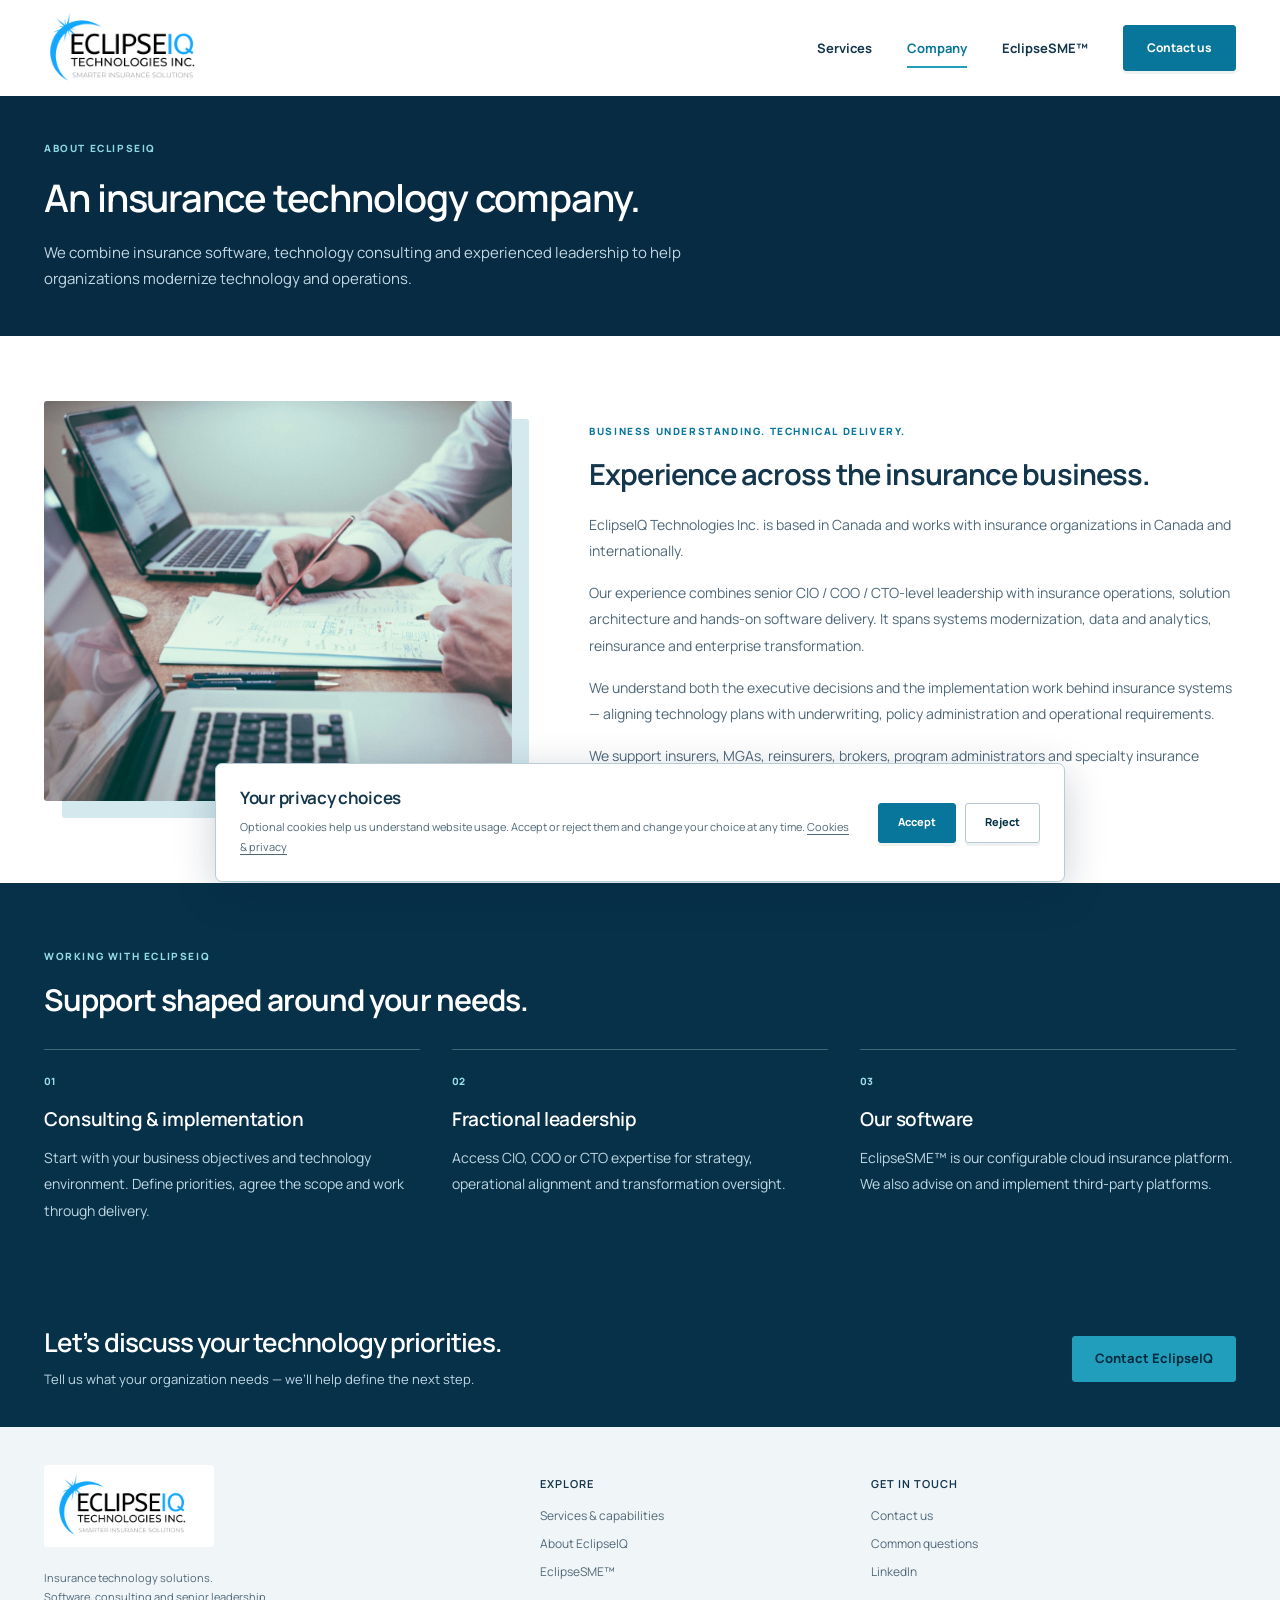
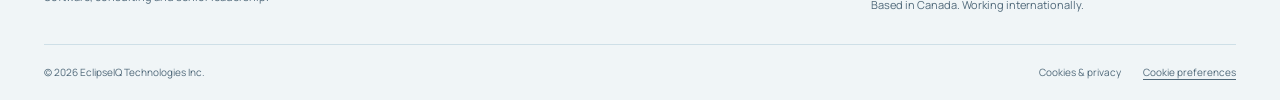
==== commit 97b84ebc: "Strengthen product demo and insurance expertise while refining inquiries" ====
--- a/about/index.html
+++ b/about/index.html
@@ -1,5 +1,5 @@
 <!doctype html>
 <html lang="en-CA"><head><meta charset="utf-8"><meta name="viewport" content="width=device-width,initial-scale=1"><title>About EclipseIQ | EclipseIQ Technologies Inc.</title><meta name="description" content="A Canadian insurance technology company with executive leadership and hands-on experience in insurance operations, software and modernization."><meta name="theme-color" content="#023047"><meta name="referrer" content="strict-origin-when-cross-origin"><link rel="canonical" href="https://eclipseiq.ca/about/"><meta property="og:type" content="website"><meta property="og:locale" content="en_CA"><meta property="og:site_name" content="EclipseIQ Technologies Inc."><meta property="og:title" content="About EclipseIQ"><meta property="og:description" content="A Canadian insurance technology company with executive leadership and hands-on experience in insurance operations, software and modernization."><meta property="og:url" content="https://eclipseiq.ca/about/"><meta property="og:image" content="https://eclipseiq.ca/assets/social.png"><meta property="og:image:alt" content="EclipseIQ — Insurance technology solutions. Software, consulting and senior leadership."><meta name="twitter:card" content="summary_large_image"><link rel="icon" href="../assets/eclipseiq-logo-original.png" type="image/png"><link rel="preload" href="../assets/fonts/manrope.woff2" as="font" type="font/woff2" crossorigin><link rel="stylesheet" href="../assets/styles.css"><script src="../assets/config.js" defer></script><script src="../assets/site.js" defer></script><script src="../assets/consent.js" defer></script><script type="application/ld+json">{"@context": "https://schema.org", "@type": "Organization", "name": "EclipseIQ Technologies Inc.", "url": "https://eclipseiq.ca/", "logo": "https://eclipseiq.ca/assets/eclipseiq-logo-original.png", "description": "EclipseIQ Technologies Inc. combines insurance software, technology consulting, software engineering and fractional CIO / COO / CTO leadership.", "sameAs": ["https://www.linkedin.com/company/eclipseiq"]}</script></head>
-<body class="page-about"><a class="skip-link" href="#main">Skip to content</a><header class="header"><div class="container header-inner"><a class="brand" href="../index.html" aria-label="EclipseIQ Technologies Inc. home"><img src="../assets/eclipseiq-logo-original.png" width="202" height="88" alt="EclipseIQ Technologies Inc. — Smarter Insurance Solutions"></a><button class="menu-toggle" aria-expanded="false" aria-controls="navigation" hidden>Menu <svg class="icon" viewBox="0 0 24 24" fill="none" stroke="currentColor" stroke-width="1.5" stroke-linecap="round" stroke-linejoin="round" aria-hidden="true"><path d="M4 6h16M4 12h16M4 18h16"/></svg></button><nav id="navigation" aria-label="Main navigation"><a href="../services/index.html">Services</a><a href="../about/index.html" aria-current="page">Company</a><a href="../index.html#eclipsesme">EclipseSME™</a><a class="button nav-contact" href="../contact/index.html">Contact us</a></nav></div></header><main id="main"><section class="page-intro"><div class="container"><p class="eyebrow">About EclipseIQ</p><h1>An insurance technology company.</h1><p class="intro-copy">We combine insurance software, technology consulting and experienced leadership to help organizations modernize technology and operations.</p></div></section><section class="section"><div class="container about-layout"><figure><img src="../assets/insurance-planning.png" width="800" height="534" alt="Technology planning with laptops and working documents" loading="lazy"></figure><div><p class="eyebrow">Business understanding. Technical delivery.</p><h2>Experience across the insurance business.</h2><p>EclipseIQ Technologies Inc. is based in Canada and works with insurance organizations in Canada and internationally.</p><p>Our experience spans executive leadership, insurance operations, solution architecture, systems modernization, data and analytics, reinsurance and enterprise transformation.</p><p>We support insurers, MGAs, reinsurers, brokers, program administrators and specialty insurance organizations.</p></div></div></section><section class="section approach-section"><div class="container"><div class="section-heading"><div><p class="eyebrow">Working with EclipseIQ</p><h2>Support shaped around your needs.</h2></div></div><div class="approach-list"><article><h3>Consulting & implementation</h3><p>Start with your business objectives and technology environment. Define priorities, agree the scope and work through delivery.</p></article><article><h3>Fractional leadership</h3><p>Access CIO, COO or CTO expertise for strategy, operational alignment and transformation oversight.</p></article><article><h3>Our software</h3><p>EclipseSME™ is our configurable cloud insurance platform. We also advise on and implement third-party platforms.</p></article></div></div></section><section class="contact-strip"><div class="container"><div><h2>Let’s discuss your technology priorities.</h2><p>Tell us what your organization needs — we’ll help define the next step.</p></div><a class="button" href="../contact/index.html">Contact EclipseIQ</a></div></section></main>
+<body class="page-about"><a class="skip-link" href="#main">Skip to content</a><header class="header"><div class="container header-inner"><a class="brand" href="../index.html" aria-label="EclipseIQ Technologies Inc. home"><img src="../assets/eclipseiq-logo-original.png" width="202" height="88" alt="EclipseIQ Technologies Inc. — Smarter Insurance Solutions"></a><button class="menu-toggle" aria-expanded="false" aria-controls="navigation" hidden>Menu <svg class="icon" viewBox="0 0 24 24" fill="none" stroke="currentColor" stroke-width="1.5" stroke-linecap="round" stroke-linejoin="round" aria-hidden="true"><path d="M4 6h16M4 12h16M4 18h16"/></svg></button><nav id="navigation" aria-label="Main navigation"><a href="../services/index.html">Services</a><a href="../about/index.html" aria-current="page">Company</a><a href="../index.html#eclipsesme">EclipseSME™</a><a class="button nav-contact" href="../contact/index.html">Contact us</a></nav></div></header><main id="main"><section class="page-intro"><div class="container"><p class="eyebrow">About EclipseIQ</p><h1>An insurance technology company.</h1><p class="intro-copy">We combine insurance software, technology consulting and experienced leadership to help organizations modernize technology and operations.</p></div></section><section class="section"><div class="container about-layout"><figure><img src="../assets/insurance-planning.png" width="800" height="534" alt="Technology planning with laptops and working documents" loading="lazy"></figure><div><p class="eyebrow">Business understanding. Technical delivery.</p><h2>Experience across the insurance business.</h2><p>EclipseIQ Technologies Inc. is based in Canada and works with insurance organizations in Canada and internationally.</p><p>Our experience combines senior CIO / COO / CTO-level leadership with insurance operations, solution architecture and hands-on software delivery. It spans systems modernization, data and analytics, reinsurance and enterprise transformation.</p><p>We understand both the executive decisions and the implementation work behind insurance systems — aligning technology plans with underwriting, policy administration and operational requirements.</p><p>We support insurers, MGAs, reinsurers, brokers, program administrators and specialty insurance organizations.</p></div></div></section><section class="section approach-section"><div class="container"><div class="section-heading"><div><p class="eyebrow">Working with EclipseIQ</p><h2>Support shaped around your needs.</h2></div></div><div class="approach-list"><article><h3>Consulting & implementation</h3><p>Start with your business objectives and technology environment. Define priorities, agree the scope and work through delivery.</p></article><article><h3>Fractional leadership</h3><p>Access CIO, COO or CTO expertise for strategy, operational alignment and transformation oversight.</p></article><article><h3>Our software</h3><p>EclipseSME™ is our configurable cloud insurance platform. We also advise on and implement third-party platforms.</p></article></div></div></section><section class="contact-strip"><div class="container"><div><h2>Let’s discuss your technology priorities.</h2><p>Tell us what your organization needs — we’ll help define the next step.</p></div><a class="button" href="../contact/index.html">Contact EclipseIQ</a></div></section></main>
 <footer class="footer"><div class="container footer-content"><div class="footer-brand"><a class="brand" href="../index.html"><img src="../assets/eclipseiq-logo-original.png" width="202" height="88" alt="EclipseIQ Technologies Inc. — Smarter Insurance Solutions"></a><p>Insurance technology solutions.<br>Software, consulting and senior leadership.</p></div><div><h2>Explore</h2><a href="../services/index.html">Services & capabilities</a><a href="../about/index.html">About EclipseIQ</a><a href="../index.html#eclipsesme">EclipseSME™</a></div><div><h2>Get in touch</h2><a href="../contact/index.html">Contact us</a><a href="../faq/index.html">Common questions</a><a class="footer-social" href="https://www.linkedin.com/company/eclipseiq" target="_blank" rel="noopener noreferrer">LinkedIn<span class="sr-only"> (opens in a new tab)</span></a><p>Based in Canada. Working internationally.</p></div></div><div class="container footer-bottom"><p>© 2026 EclipseIQ Technologies Inc.</p><div><a href="../privacy-policy/index.html">Cookies & privacy</a><button class="cookie-preferences" hidden>Cookie preferences</button></div></div></footer>
 <section id="cookie-banner" class="cookie-banner" aria-labelledby="cookie-title" hidden><div><h2 id="cookie-title">Your privacy choices</h2><p>Optional cookies help us understand website usage. Accept or reject them and change your choice at any time. <a href="../privacy-policy/index.html">Cookies & privacy</a></p></div><div class="cookie-actions"><button class="button button-small" data-cookie-choice="accepted">Accept</button><button class="button button-outline button-small" data-cookie-choice="rejected">Reject</button></div></section></body></html>
--- a/assets/styles.css
+++ b/assets/styles.css
@@ -14,3 +14,27 @@
 @media(prefers-reduced-motion:reduce){html{scroll-behavior:auto}}
 
 @media(max-width:850px){html:not(.js) .header-inner{flex-wrap:wrap;padding-block:12px}html:not(.js) .header nav{width:100%;flex-wrap:wrap;padding-bottom:10px}}
+
+/* Visual refinement: imagery, editorial service panels and varied brand surfaces.
+   Copy, section order, URLs and form/consent contracts are unchanged. */
+:root{--ink:#14364c;--muted:#4f6879;--pale:#edf4f7}
+body{font-size:15px}h1,h2,h3{font-weight:650}h2{line-height:1.2;letter-spacing:-.9px}.container{width:min(1192px,calc(100% - 80px))}
+.header{border:0;position:relative;z-index:35}.header-inner{min-height:96px}.header nav{gap:35px}.header nav>a:not(.button){position:relative;padding-block:16px}.header nav>a:not(.button)::after{content:"";position:absolute;bottom:7px;left:0;right:0;height:2px;background:var(--turquoise);transform:scaleX(0);transform-origin:left}.header nav>a:not(.button):hover::after,.header nav>a[aria-current=page]::after{transform:scaleX(1)}.header nav a[aria-current=page]{text-decoration:none}.header .nav-contact{border-radius:3px;padding:12px 23px}.button{border-radius:3px;font-weight:750;box-shadow:0 3px 0 #02304710}.text-link{display:inline-block;text-decoration-thickness:1px}.button:hover{box-shadow:0 3px 0 #02304725}.eyebrow{font-size:10px;letter-spacing:1.6px}
+.home-hero{background:#072b42;color:#fff;overflow:hidden}.hero-layout{grid-template-columns:1fr 1.12fr;gap:44px;padding-block:46px 66px;align-items:center}.hero-copy{padding-block:10px}.hero-copy .eyebrow{color:#7ed8e4;margin-bottom:23px}.hero-copy h1{font-size:43px;line-height:1.22;letter-spacing:-1.55px;font-weight:600}.hero-copy h1>span{color:#8bd9e5;font-weight:600}.hero-copy>p:not(.eyebrow){color:#c2d5e1;font-size:15px;max-width:475px;line-height:1.9;margin-top:25px}.hero-copy .actions{margin-top:30px;gap:27px}.hero-copy .button{background:#219ebc;border-color:#219ebc;color:#fff;padding:13px 23px}.hero-copy .button:hover{background:#1785a2;border-color:#1785a2}.hero-copy .text-link{color:#e1f1f6}.hero-photo{position:relative;overflow:visible;border-radius:2px;margin-left:0;box-shadow:none;background:none;isolation:isolate}.hero-photo>img{height:411px;aspect-ratio:auto;object-fit:cover;object-position:48% center;border-radius:3px}.hero-photo figcaption{position:absolute;bottom:-27px;left:-30px;right:31px;padding:19px 24px;background:#d9f0f3;color:#103e54;font-size:13px;font-weight:650;line-height:1.65;box-shadow:0 10px 28px #001c2e20;border-radius:2px}.hero-photo figcaption span{font-size:8px;color:#076a86;letter-spacing:1.6px}.audience{background:#f0f5f7;border:0;padding:24px 0}.audience>.container{gap:30px}.audience span{color:#497082;font-size:9px;letter-spacing:1.3px}.audience p{font-size:12px;color:#274e65}.audience i{color:#219ebc;padding:0 12px}
+#offerings-section{background:#fff;padding-top:62px;padding-bottom:61px}.section-heading{margin-bottom:31px}.section-heading h2{font-size:30px}.section-heading>p{font-size:14px;max-width:320px}.service-overview{gap:29px;counter-reset:practice}.service-overview article{position:relative;padding:0 0 26px;border-top:0;border-bottom:2px solid #d4e2e8;counter-increment:practice;display:flex;flex-direction:column;align-items:flex-start}.service-media{width:100%;height:168px;overflow:hidden;border-radius:3px;margin-bottom:29px;background:#dbeaf0}.service-media>img{width:100%;height:100%;object-fit:cover}.service-consulting{--service-photo:url('insurance-planning.png')}.service-transformation{--service-photo:url('insurance-engineering.png')}.service-leadership{--service-photo:url('insurance-leadership.png')}.service-software{--service-photo:url('insurance-engineering.png')}.service-overview .service-consulting .service-media>img{object-position:center 50%}.service-overview .service-transformation .service-media>img{object-position:30% 63%}.service-overview .service-leadership .service-media>img{object-position:center 60%}.service-overview article::before{content:"0" counter(practice);position:absolute;right:13px;top:13px;color:#fff;background:#023047d9;padding:5px 9px;border-radius:2px;font-size:9px;letter-spacing:1px;z-index:1}.service-overview .icon{position:absolute;top:143px;left:16px;width:46px;height:46px;padding:11px;background:#fff;border:1px solid #d0e4eb;box-shadow:0 4px 8px #0230470b;border-radius:3px;color:#08799c;margin:0}.service-overview h3{font-size:20px;max-width:100%;min-height:50px;line-height:1.3;padding:0 2px}.service-overview p{font-size:13px;line-height:1.85;margin-top:14px;margin-bottom:21px;padding-inline:2px}.service-overview .text-link{font-size:12px;margin-top:auto;margin-left:2px}.service-overview .text-link::after{content:"";position:absolute;inset:0}.service-overview article:hover,.service-overview article:focus-within{border-bottom-color:var(--turquoise)}.service-overview article:focus-within{outline:2px solid #219ebc;outline-offset:8px}.service-overview article:hover .text-link{color:#024f73;text-decoration-thickness:2px}
+.product-section{background:#e8f2f6;color:#143c55;padding:48px 0}.product-layout{grid-template-columns:.95fr 1.4fr;gap:61px;align-items:center}.product-layout>div:first-child{position:relative;min-height:248px;display:flex;flex-direction:column;align-items:flex-start;justify-content:flex-end;padding:24px 26px;background:#073149;overflow:hidden;border-radius:5px;isolation:isolate}.product-layout>div:first-child>.eyebrow{color:#9addE7;position:relative;z-index:1;font-size:9px;margin-bottom:11px}.product-section h2{position:relative;color:#fff;z-index:1;font-size:36px;text-shadow:0 2px 10px #023047;letter-spacing:-1.4px}.product-subtitle{position:relative;z-index:1;color:#c1dce6;font-size:10px;margin-top:7px;text-shadow:0 2px 8px #023047}.product-art{position:absolute;right:-12px;top:-23px;width:255px;height:auto;opacity:.76;z-index:-1}.product-copy h3{font-size:26px;letter-spacing:-.7px;max-width:470px}.product-copy>p{font-size:14px;color:#4d6b7e;margin-top:17px;line-height:1.85}.product-features{gap:8px 20px;font-size:10px;color:#2e6078;margin-top:20px}.product-features span:before{color:#08789b}.product-copy .button{background:#08769a;border-color:#08769a;color:#fff;margin-top:23px}.product-copy .button:hover{background:#035b7c;border-color:#035b7c}
+#company{background:#fbfcfc}.company-summary{grid-template-columns:1.05fr 1fr;gap:72px;align-items:center}.company-summary>div:first-child{padding-right:20px}.company-summary>div:first-child::after{content:"";display:block;height:144px;margin-top:24px;border-radius:3px;background:url('insurance-leadership.png') center 58%/cover}.company-summary h2{font-size:28px}.company-summary>div:last-child{background:#fff;padding:29px 32px;border-left:3px solid #219ebc;box-shadow:0 8px 34px #02304707}.company-summary p:not(.eyebrow){font-size:14px;line-height:1.9;margin-bottom:18px}.company-summary .text-link{margin-top:4px}.contact-strip{background:#073149;color:white;padding-block:37px}.contact-strip h2{color:#fff;font-size:26px;font-weight:600}.contact-strip p{color:#c1d9e4;font-size:13px}.contact-strip .button{background:#219ebc;border-color:#219ebc}.contact-strip .button:hover{background:#1385a3;border-color:#1385a3}
+/* Interior pages retain their approved content and order. */
+.page-intro{background:#072b42;color:#fff;padding-block:44px;position:relative}.page-intro .eyebrow{color:#8dd7e3}.page-intro .intro-copy{color:#c3d8e4}.page-intro h1{font-size:38px;font-weight:600;letter-spacing:-1.1px}.service-jump{gap:9px;padding:12px;background:#edf4f7;border:1px solid #d9e7ed;border-radius:5px;margin-bottom:8px}.service-jump .text-link{font-size:11px;text-decoration:none;padding:11px 16px;background:#fff;border:1px solid #d4e4ea;border-radius:3px}.service-jump .text-link:hover{color:#fff;background:#08769a;border-color:#08769a}.service-detail{gap:45px;grid-template-columns:.95fr 1.45fr;padding-block:31px;align-items:start}.service-detail .service-title{min-height:218px;padding:26px;background:var(--service-photo) center/cover;position:relative;isolation:isolate;border-radius:4px;display:flex;flex-direction:column;justify-content:flex-end;overflow:hidden}.service-detail .service-title::before{content:"";position:absolute;inset:0;background:#023047c9;z-index:-1}.service-title .icon{color:#9de3ed;width:30px;height:30px;margin-bottom:20px}.service-title h2{color:#fff;font-size:24px;line-height:1.3;font-weight:600}.service-detail>div:last-child{padding-top:9px}.service-detail p{font-size:14px}.service-note{background:#edf4f7;border-left:2px solid #219ebc;border-radius:0 4px 4px 0}.supporting-services{background:#073149;color:#fff;padding:30px;border-radius:4px}.supporting-services p{color:#c4dae5}.supporting-services h2{font-size:23px;font-weight:600}.supporting-services article{padding-left:17px;border-left:2px solid #219ebc}.supporting-services h3{color:#fff;font-weight:600}
+.about-layout figure{position:relative;border-radius:4px;padding:0 17px 17px 0;overflow:visible}.about-layout figure::after{content:"";position:absolute;top:18px;right:0;bottom:0;left:18px;background:#d3e9ee;border-radius:3px;z-index:-1}.about-layout figure img{border-radius:3px;aspect-ratio:1.17;object-position:center}.about-layout p:not(.eyebrow){line-height:1.9}.approach-section{background:#073149;color:#fff}.approach-section .eyebrow{color:#93dbe6}.approach-list{gap:32px;counter-reset:approach}.approach-list article{padding:23px 0 0;border-top:1px solid #41677b;counter-increment:approach}.approach-list article::before{content:"0" counter(approach);font-size:10px;font-weight:800;color:#9cdce7;display:block;margin-bottom:18px}.approach-list h3{font-weight:600}.approach-list p{color:#c0d8e3;line-height:1.9}.faq-list details{background:#f3f7f9;border:1px solid #d9e6ec!important;border-radius:4px;padding:20px;margin-bottom:12px}.faq-list details[open]{background:#fff;border-left:3px solid #219ebc!important}.faq-list summary{font-size:16px}.contact-layout aside{background:#edf4f7;padding:26px 25px;border-top:3px solid #219ebc;border-radius:3px}.contact-layout aside h2{font-size:25px}.contact-layout aside>p{font-size:13px}.contact-form-wrap{box-shadow:0 8px 35px #02304708;border-radius:4px}.form-note{background:#edf5f7;border-left:2px solid #219ebc;border-radius:0 3px 3px 0}.footer{background:#f0f5f7;border:0}.footer-content{padding-bottom:30px}.footer-brand .brand{border-radius:3px;padding:8px 10px}.footer-content h2{font-size:11px;text-transform:uppercase;letter-spacing:1px}.footer-bottom{border-color:#cedfe7}.cookie-banner{box-shadow:0 9px 40px #001c3a35}
+@media(min-width:1200px){.home-hero .hero-photo{margin-right:-27px}.hero-photo>img{height:425px}.hero-layout{gap:50px;padding-block:42px 67px}}
+@media(max-width:1050px){.container{width:calc(100% - 56px)}.hero-layout{gap:30px;grid-template-columns:1fr 1fr}.hero-copy h1{font-size:36px}.hero-copy>p:not(.eyebrow){font-size:14px}.hero-photo>img{height:375px}.hero-photo figcaption{left:-18px;right:12px;font-size:12px;padding:17px}.header nav{gap:25px}.service-overview{gap:24px}.service-overview h3{font-size:18px;min-height:48px}.service-overview p{font-size:12px}.service-media{height:150px}.service-overview .icon{top:126px}.product-layout{gap:36px}.product-copy h3{font-size:24px}.product-art{width:235px;right:-20px}.company-summary{gap:36px}.company-summary h2{font-size:26px}.company-summary>div:last-child{padding:25px}.audience p{font-size:11px}.audience i{padding:0 7px}.service-title h2{font-size:22px}.service-detail{gap:33px}}
+@media(max-width:850px){.header-inner{min-height:90px}.js .header nav>a:not(.button){padding:13px 0}.js .header nav>a::after{display:none}.hero-layout{padding-block:35px 59px;gap:24px}.hero-copy h1{font-size:31px;letter-spacing:-1px}.hero-copy>p:not(.eyebrow){font-size:13px;line-height:1.85}.hero-copy .eyebrow{font-size:8px;letter-spacing:1.4px;margin-bottom:17px}.hero-photo>img{height:365px}.hero-photo figcaption{left:-15px;right:0;font-size:11px;padding:15px 17px}.hero-copy .button{padding:12px 16px;font-size:11px}.hero-copy .actions{gap:18px;margin-top:24px}.hero-copy .text-link{font-size:11px}.audience p{font-size:11px}.section-heading h2{font-size:27px}.section-heading>p{max-width:250px;font-size:13px}.service-overview{gap:20px}.service-media{height:137px;margin-bottom:28px}.service-overview .icon{top:114px;width:43px;height:43px}.service-overview h3{font-size:17px;min-height:66px}.service-overview p{font-size:12px}.service-overview .text-link{font-size:11px}.product-layout{grid-template-columns:1fr 1.25fr;gap:30px}.product-layout>div:first-child{padding:22px;min-height:255px}.product-section h2{font-size:31px}.product-copy h3{font-size:23px}.product-copy>p{font-size:13px}.product-art{width:220px;right:-25px;top:-12px}.product-layout>div:first-child>.eyebrow{font-size:8px}.product-subtitle{font-size:9px}.company-summary{gap:28px}.company-summary>div:first-child{padding:0}.company-summary h2{font-size:24px}.company-summary>div:last-child{padding:23px}.company-summary p:not(.eyebrow){font-size:13px}.contact-strip h2{font-size:23px}.service-detail .service-title{min-height:230px;padding:23px}.service-title h2{font-size:22px}.service-detail{gap:28px}.contact-layout aside{padding:22px 19px}.contact-layout aside h2{font-size:23px}.contact-layout aside>p{font-size:12px}.header nav{gap:18px}}
+@media(max-width:600px){.container{width:calc(100% - 40px)}.header-inner{min-height:85px}.hero-layout{grid-template-columns:1fr;gap:30px;padding-block:30px 54px}.hero-copy{padding:0}.hero-copy h1{font-size:34px;line-height:1.2;letter-spacing:-1.1px}.hero-copy .eyebrow{font-size:9px;margin-bottom:20px}.hero-copy>p:not(.eyebrow){font-size:14px;line-height:1.85;margin-top:22px;max-width:440px}.hero-copy .actions{margin-top:24px;gap:24px}.hero-copy .button{font-size:12px;padding:12px 19px}.hero-copy .text-link{font-size:12px}.hero-photo{margin:0}.hero-photo>img{height:235px;aspect-ratio:auto;object-position:45% center;border-radius:3px}.hero-photo figcaption{left:12px;right:12px;bottom:-28px;padding:14px 17px;font-size:11px;line-height:1.65}.hero-photo figcaption span{font-size:7px;margin-bottom:4px}.audience{padding:21px 0}.audience span{font-size:8px}.audience p{font-size:10px;line-height:2.1;margin-top:9px}.audience i{padding:0 6px}#offerings-section{padding-block:42px 39px}.section-heading{margin-bottom:26px}.section-heading h2{font-size:27px}.section-heading>p{font-size:14px;max-width:400px}.service-overview{grid-template-columns:1fr;gap:29px}.service-overview article{display:grid;grid-template-columns:104px 1fr;gap:0 18px;padding:0 0 26px;align-items:start}.service-media{grid-column:1;grid-row:1/4;height:100%;min-height:165px;margin:0;border-radius:3px}.service-media>img{height:100%;min-height:165px;object-fit:cover}.service-overview .service-consulting .service-media>img{object-position:57% center}.service-overview .service-transformation .service-media>img{object-position:25% center}.service-overview .service-leadership .service-media>img{object-position:48% center}.service-overview article::before{top:8px;left:8px;right:auto;font-size:8px;padding:3px 6px}.service-overview .icon{display:none}.service-overview h3{grid-column:2;min-height:0;font-size:18px;line-height:1.35;padding:0}.service-overview p{grid-column:2;font-size:12px;line-height:1.85;margin:12px 0 14px;padding:0}.service-overview .text-link{grid-column:2;font-size:11px;margin:0}.product-section{padding-block:35px}.product-layout{grid-template-columns:1fr;gap:27px}.product-layout>div:first-child{min-height:215px;padding:23px}.product-layout>div:first-child>.eyebrow{font-size:9px;margin-bottom:12px}.product-section h2{font-size:34px}.product-subtitle{font-size:10px;max-width:220px}.product-art{width:250px;right:-8px;top:-23px;opacity:.7}.product-copy h3{font-size:25px}.product-copy>p{font-size:14px}.product-features{gap:9px;font-size:11px}.product-copy .button{margin-top:23px}.company-summary{grid-template-columns:1fr;gap:27px}.company-summary h2{font-size:27px}.company-summary>div:first-child::after{height:160px;margin-top:23px}.company-summary>div:last-child{padding:23px}.company-summary p:not(.eyebrow){font-size:14px;line-height:1.9}.contact-strip{padding-block:32px}.contact-strip h2{font-size:24px}.contact-strip p{font-size:13px}.page-intro{padding-block:34px}.page-intro h1{font-size:32px}.page-intro .intro-copy{font-size:14px}.service-jump{gap:8px;padding:10px}.service-jump .text-link{padding:10px 12px;font-size:10px;flex:1 1 135px;line-height:1.6}.service-detail{grid-template-columns:1fr;gap:21px;padding-block:26px}.service-detail .service-title{min-height:173px;padding:23px}.service-title h2{font-size:24px;max-width:310px}.service-title .icon{margin-bottom:16px}.service-detail>div:last-child{padding:0}.service-detail p{font-size:14px}.supporting-services{padding:25px}.supporting-services article{padding-left:17px}.supporting-services h3{font-size:18px}.about-layout figure img{aspect-ratio:1.55}.approach-list{gap:27px}.approach-list h3{font-size:21px}.approach-list article{padding-top:20px}.approach-list article::before{margin-bottom:12px}.faq-list details{padding:17px}.faq-list summary{font-size:15px}.contact-layout aside{padding:24px}.contact-layout aside h2{font-size:25px}.contact-layout aside>p{font-size:14px}.footer-content{gap:27px}.footer-brand .brand{padding:8px 10px}.footer-content h2{font-size:10px}}
+@media(max-width:360px){.container{width:calc(100% - 32px)}.hero-copy h1{font-size:29px}.hero-photo>img{height:215px}.service-overview article{grid-template-columns:88px 1fr;gap:0 15px}.service-overview h3{font-size:17px}.service-overview p{font-size:11px}.product-art{width:225px;right:-22px}.company-summary h2{font-size:25px}.company-summary>div:last-child{padding:20px}.page-intro h1{font-size:29px}}
+/* Turquoise calls to action use dark brand ink for readable contrast. */
+.hero-copy .button,.contact-strip .button{color:#022b3e}
+.hero-copy .button:hover,.contact-strip .button:hover{background:#70cddc;border-color:#70cddc;color:#022b3e}
+/* Corporate product section: a clear demo action alongside platform exploration. */
+.product-actions{display:flex;align-items:center;flex-wrap:wrap;gap:15px 24px;margin-top:23px}.product-actions .button{margin-top:0}.product-actions .text-link{font-size:12px}
+@media(max-width:600px){.product-actions{gap:16px 21px}.product-actions .button{margin-top:0}.product-actions .text-link{font-size:11px}}
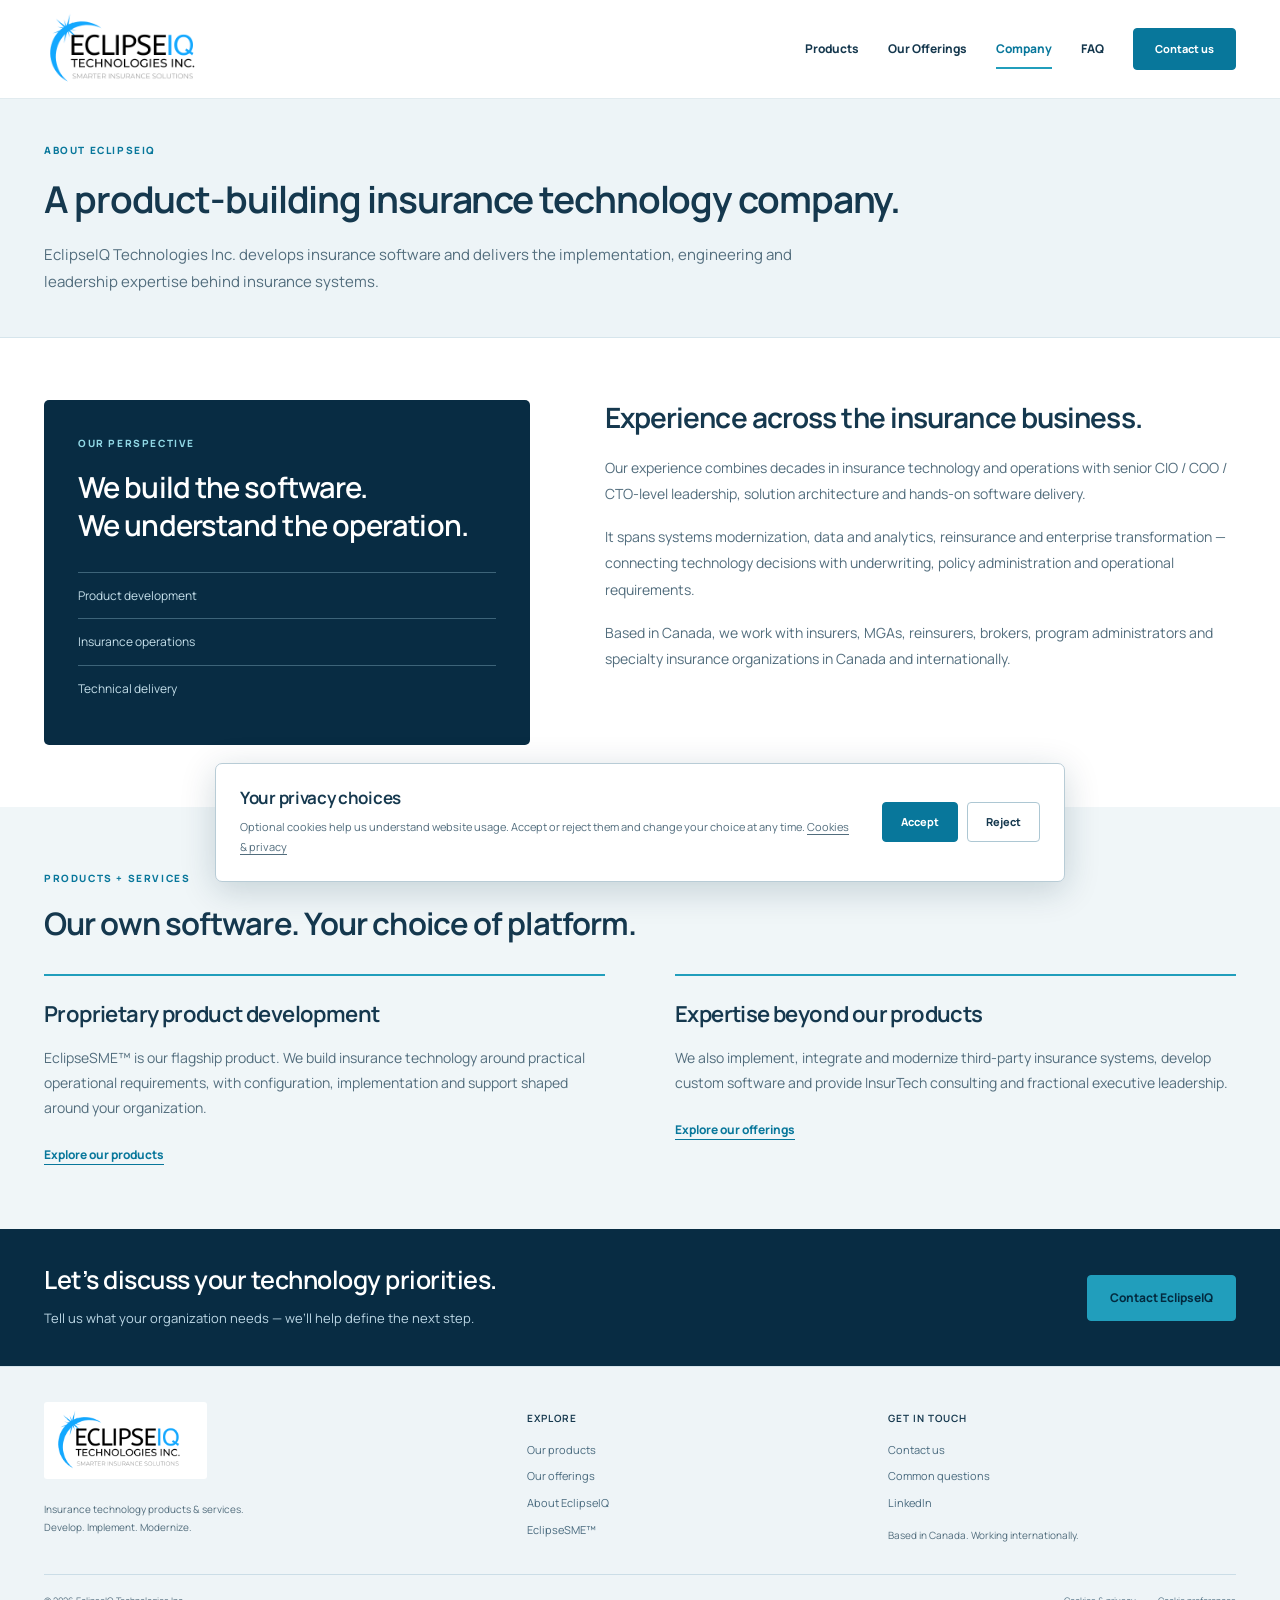
==== commit e0abaeb7: "Reposition EclipseIQ around insurance technology products and delivery" ====
--- a/about/index.html
+++ b/about/index.html
@@ -1,5 +1,5 @@
 <!doctype html>
-<html lang="en-CA"><head><meta charset="utf-8"><meta name="viewport" content="width=device-width,initial-scale=1"><title>About EclipseIQ | EclipseIQ Technologies Inc.</title><meta name="description" content="A Canadian insurance technology company with executive leadership and hands-on experience in insurance operations, software and modernization."><meta name="theme-color" content="#023047"><meta name="referrer" content="strict-origin-when-cross-origin"><link rel="canonical" href="https://eclipseiq.ca/about/"><meta property="og:type" content="website"><meta property="og:locale" content="en_CA"><meta property="og:site_name" content="EclipseIQ Technologies Inc."><meta property="og:title" content="About EclipseIQ"><meta property="og:description" content="A Canadian insurance technology company with executive leadership and hands-on experience in insurance operations, software and modernization."><meta property="og:url" content="https://eclipseiq.ca/about/"><meta property="og:image" content="https://eclipseiq.ca/assets/social.png"><meta property="og:image:alt" content="EclipseIQ — Insurance technology solutions. Software, consulting and senior leadership."><meta name="twitter:card" content="summary_large_image"><link rel="icon" href="../assets/eclipseiq-logo-original.png" type="image/png"><link rel="preload" href="../assets/fonts/manrope.woff2" as="font" type="font/woff2" crossorigin><link rel="stylesheet" href="../assets/styles.css"><script src="../assets/config.js" defer></script><script src="../assets/site.js" defer></script><script src="../assets/consent.js" defer></script><script type="application/ld+json">{"@context": "https://schema.org", "@type": "Organization", "name": "EclipseIQ Technologies Inc.", "url": "https://eclipseiq.ca/", "logo": "https://eclipseiq.ca/assets/eclipseiq-logo-original.png", "description": "EclipseIQ Technologies Inc. combines insurance software, technology consulting, software engineering and fractional CIO / COO / CTO leadership.", "sameAs": ["https://www.linkedin.com/company/eclipseiq"]}</script></head>
-<body class="page-about"><a class="skip-link" href="#main">Skip to content</a><header class="header"><div class="container header-inner"><a class="brand" href="../index.html" aria-label="EclipseIQ Technologies Inc. home"><img src="../assets/eclipseiq-logo-original.png" width="202" height="88" alt="EclipseIQ Technologies Inc. — Smarter Insurance Solutions"></a><button class="menu-toggle" aria-expanded="false" aria-controls="navigation" hidden>Menu <svg class="icon" viewBox="0 0 24 24" fill="none" stroke="currentColor" stroke-width="1.5" stroke-linecap="round" stroke-linejoin="round" aria-hidden="true"><path d="M4 6h16M4 12h16M4 18h16"/></svg></button><nav id="navigation" aria-label="Main navigation"><a href="../services/index.html">Services</a><a href="../about/index.html" aria-current="page">Company</a><a href="../index.html#eclipsesme">EclipseSME™</a><a class="button nav-contact" href="../contact/index.html">Contact us</a></nav></div></header><main id="main"><section class="page-intro"><div class="container"><p class="eyebrow">About EclipseIQ</p><h1>An insurance technology company.</h1><p class="intro-copy">We combine insurance software, technology consulting and experienced leadership to help organizations modernize technology and operations.</p></div></section><section class="section"><div class="container about-layout"><figure><img src="../assets/insurance-planning.png" width="800" height="534" alt="Technology planning with laptops and working documents" loading="lazy"></figure><div><p class="eyebrow">Business understanding. Technical delivery.</p><h2>Experience across the insurance business.</h2><p>EclipseIQ Technologies Inc. is based in Canada and works with insurance organizations in Canada and internationally.</p><p>Our experience combines senior CIO / COO / CTO-level leadership with insurance operations, solution architecture and hands-on software delivery. It spans systems modernization, data and analytics, reinsurance and enterprise transformation.</p><p>We understand both the executive decisions and the implementation work behind insurance systems — aligning technology plans with underwriting, policy administration and operational requirements.</p><p>We support insurers, MGAs, reinsurers, brokers, program administrators and specialty insurance organizations.</p></div></div></section><section class="section approach-section"><div class="container"><div class="section-heading"><div><p class="eyebrow">Working with EclipseIQ</p><h2>Support shaped around your needs.</h2></div></div><div class="approach-list"><article><h3>Consulting & implementation</h3><p>Start with your business objectives and technology environment. Define priorities, agree the scope and work through delivery.</p></article><article><h3>Fractional leadership</h3><p>Access CIO, COO or CTO expertise for strategy, operational alignment and transformation oversight.</p></article><article><h3>Our software</h3><p>EclipseSME™ is our configurable cloud insurance platform. We also advise on and implement third-party platforms.</p></article></div></div></section><section class="contact-strip"><div class="container"><div><h2>Let’s discuss your technology priorities.</h2><p>Tell us what your organization needs — we’ll help define the next step.</p></div><a class="button" href="../contact/index.html">Contact EclipseIQ</a></div></section></main>
-<footer class="footer"><div class="container footer-content"><div class="footer-brand"><a class="brand" href="../index.html"><img src="../assets/eclipseiq-logo-original.png" width="202" height="88" alt="EclipseIQ Technologies Inc. — Smarter Insurance Solutions"></a><p>Insurance technology solutions.<br>Software, consulting and senior leadership.</p></div><div><h2>Explore</h2><a href="../services/index.html">Services & capabilities</a><a href="../about/index.html">About EclipseIQ</a><a href="../index.html#eclipsesme">EclipseSME™</a></div><div><h2>Get in touch</h2><a href="../contact/index.html">Contact us</a><a href="../faq/index.html">Common questions</a><a class="footer-social" href="https://www.linkedin.com/company/eclipseiq" target="_blank" rel="noopener noreferrer">LinkedIn<span class="sr-only"> (opens in a new tab)</span></a><p>Based in Canada. Working internationally.</p></div></div><div class="container footer-bottom"><p>© 2026 EclipseIQ Technologies Inc.</p><div><a href="../privacy-policy/index.html">Cookies & privacy</a><button class="cookie-preferences" hidden>Cookie preferences</button></div></div></footer>
+<html lang="en-CA"><head><meta charset="utf-8"><meta name="viewport" content="width=device-width,initial-scale=1"><title>About EclipseIQ | EclipseIQ Technologies Inc.</title><meta name="description" content="EclipseIQ Technologies Inc. is a Canadian insurance technology products and services company combining software development with insurance industry experience."><meta name="theme-color" content="#023047"><meta name="referrer" content="strict-origin-when-cross-origin"><link rel="canonical" href="https://eclipseiq.ca/about/"><meta property="og:type" content="website"><meta property="og:locale" content="en_CA"><meta property="og:site_name" content="EclipseIQ Technologies Inc."><meta property="og:title" content="About EclipseIQ"><meta property="og:description" content="EclipseIQ Technologies Inc. is a Canadian insurance technology products and services company combining software development with insurance industry experience."><meta property="og:url" content="https://eclipseiq.ca/about/"><meta property="og:image" content="https://eclipseiq.ca/assets/social.png"><meta property="og:image:alt" content="EclipseIQ — Insurance technology products and services."><meta name="twitter:card" content="summary_large_image"><link rel="icon" href="../assets/eclipseiq-logo-original.png" type="image/png"><link rel="preload" href="../assets/fonts/manrope.woff2" as="font" type="font/woff2" crossorigin><link rel="stylesheet" href="../assets/styles.css"><script src="../assets/config.js" defer></script><script src="../assets/site.js" defer></script><script src="../assets/consent.js" defer></script><script type="application/ld+json">{"@context": "https://schema.org", "@type": "Organization", "name": "EclipseIQ Technologies Inc.", "url": "https://eclipseiq.ca/", "logo": "https://eclipseiq.ca/assets/eclipseiq-logo-original.png", "description": "EclipseIQ develops insurance software products and delivers implementation, integration, modernization, InsurTech consulting and fractional executive leadership.", "sameAs": ["https://www.linkedin.com/company/eclipseiq"]}</script></head>
+<body class="page-about"><a class="skip-link" href="#main">Skip to content</a><header class="header"><div class="container header-inner"><a class="brand" href="../index.html" aria-label="EclipseIQ Technologies Inc. home"><img src="../assets/eclipseiq-logo-original.png" width="202" height="88" alt="EclipseIQ Technologies Inc. — Smarter Insurance Solutions"></a><button class="menu-toggle" aria-expanded="false" aria-controls="navigation" hidden>Menu <svg class="icon" viewBox="0 0 24 24" fill="none" stroke="currentColor" stroke-width="1.5" stroke-linecap="round" stroke-linejoin="round" aria-hidden="true"><path d="M4 6h16M4 12h16M4 18h16"/></svg></button><nav id="navigation" aria-label="Main navigation"><a href="../products/index.html">Products</a><a href="../services/index.html">Our Offerings</a><a href="../about/index.html" aria-current="page">Company</a><a href="../faq/index.html">FAQ</a><a class="button nav-contact" href="../contact/index.html">Contact us</a></nav></div></header><main id="main"><section class="page-intro"><div class="container"><p class="eyebrow">About EclipseIQ</p><h1>A product-building insurance technology company.</h1><p class="intro-copy">EclipseIQ Technologies Inc. develops insurance software and delivers the implementation, engineering and leadership expertise behind insurance systems.</p></div></section><section class="section"><div class="container about-layout"><div class="company-signature"><p class="eyebrow">Our perspective</p><h2>We build the software.<br>We understand the operation.</h2><div class="signature-practices"><span>Product development</span><span>Insurance operations</span><span>Technical delivery</span></div></div><div class="about-copy"><h2>Experience across the insurance business.</h2><p>Our experience combines decades in insurance technology and operations with senior CIO / COO / CTO-level leadership, solution architecture and hands-on software delivery.</p><p>It spans systems modernization, data and analytics, reinsurance and enterprise transformation — connecting technology decisions with underwriting, policy administration and operational requirements.</p><p>Based in Canada, we work with insurers, MGAs, reinsurers, brokers, program administrators and specialty insurance organizations in Canada and internationally.</p></div></div></section><section class="section company-practice"><div class="container"><div class="section-heading"><div><p class="eyebrow">Products + services</p><h2>Our own software. Your choice of platform.</h2></div></div><div class="two-column"><div><h3>Proprietary product development</h3><p>EclipseSME™ is our flagship product. We build insurance technology around practical operational requirements, with configuration, implementation and support shaped around your organization.</p><a class="text-link" href="../products/index.html">Explore our products</a></div><div><h3>Expertise beyond our products</h3><p>We also implement, integrate and modernize third-party insurance systems, develop custom software and provide InsurTech consulting and fractional executive leadership.</p><a class="text-link" href="../services/index.html">Explore our offerings</a></div></div></div></section><section class="contact-strip"><div class="container"><div><h2>Let’s discuss your technology priorities.</h2><p>Tell us what your organization needs — we’ll help define the next step.</p></div><a class="button" href="../contact/index.html">Contact EclipseIQ</a></div></section></main>
+<footer class="footer"><div class="container footer-content"><div class="footer-brand"><a class="brand" href="../index.html"><img src="../assets/eclipseiq-logo-original.png" width="202" height="88" alt="EclipseIQ Technologies Inc. — Smarter Insurance Solutions"></a><p>Insurance technology products & services.<br>Develop. Implement. Modernize.</p></div><div><h2>Explore</h2><a href="../products/index.html">Our products</a><a href="../services/index.html">Our offerings</a><a href="../about/index.html">About EclipseIQ</a><a href="../index.html#eclipsesme">EclipseSME™</a></div><div><h2>Get in touch</h2><a href="../contact/index.html">Contact us</a><a href="../faq/index.html">Common questions</a><a class="footer-social" href="https://www.linkedin.com/company/eclipseiq" target="_blank" rel="noopener noreferrer">LinkedIn<span class="sr-only"> (opens in a new tab)</span></a><p>Based in Canada. Working internationally.</p></div></div><div class="container footer-bottom"><p>© 2026 EclipseIQ Technologies Inc.</p><div><a href="../privacy-policy/index.html">Cookies & privacy</a><button class="cookie-preferences" hidden>Cookie preferences</button></div></div></footer>
 <section id="cookie-banner" class="cookie-banner" aria-labelledby="cookie-title" hidden><div><h2 id="cookie-title">Your privacy choices</h2><p>Optional cookies help us understand website usage. Accept or reject them and change your choice at any time. <a href="../privacy-policy/index.html">Cookies & privacy</a></p></div><div class="cookie-actions"><button class="button button-small" data-cookie-choice="accepted">Accept</button><button class="button button-outline button-small" data-cookie-choice="rejected">Reject</button></div></section></body></html>
--- a/assets/styles.css
+++ b/assets/styles.css
@@ -1,40 +1,22 @@
 @font-face{font-family:Manrope;src:url('fonts/manrope.woff2') format('woff2');font-weight:200 800;font-display:swap}
-:root{--navy:#023047;--blue:#08769a;--turquoise:#219ebc;--ink:#17394d;--muted:#526b79;--pale:#f0f6f8;--line:#d9e4e9;--white:#fff}*{box-sizing:border-box}html{scroll-behavior:smooth;scroll-padding-top:26px}body{margin:0;color:var(--ink);background:#fff;font-family:Manrope,Arial,sans-serif;font-size:15px;line-height:1.75}h1,h2,h3,p,figure{margin:0}h1,h2,h3{font-weight:700;line-height:1.24}h1{font-size:42px;letter-spacing:-1.45px}h2{font-size:29px;letter-spacing:-.8px}h3{font-size:19px;letter-spacing:-.35px}p{color:var(--muted)}a{color:inherit;text-decoration:none}a:hover{color:var(--blue)}img{display:block;max-width:100%;height:auto}button,input,select,textarea{font:inherit}button,a,input,select,textarea,summary{-webkit-tap-highlight-color:transparent}a:focus-visible,button:focus-visible,input:focus-visible,select:focus-visible,textarea:focus-visible,summary:focus-visible{outline:3px solid #13a8ff;outline-offset:4px}button{cursor:pointer}button:disabled{cursor:not-allowed;opacity:.6}[hidden]{display:none!important}.container{width:min(1160px,calc(100% - 80px));margin-inline:auto}.section{padding:65px 0}.eyebrow{font-size:11px;font-weight:800;letter-spacing:1.45px;text-transform:uppercase;color:var(--blue);margin-bottom:16px}.icon{width:25px;height:25px;flex-shrink:0;display:block}.button{display:inline-flex;align-items:center;justify-content:center;gap:12px;padding:12px 22px;min-height:46px;border:1px solid var(--blue);border-radius:4px;background:var(--blue);color:#fff;font-size:13px;line-height:1.5;font-weight:750;white-space:normal;text-align:center}.button:hover{background:#035b7c;color:white;border-color:#035b7c}.button-outline{color:var(--navy);background:transparent;border-color:#b6c9d3}.button-outline:hover{color:var(--navy);background:#e8f2f5;border-color:#8eacbc}.button-light{background:white;color:var(--navy);border-color:white}.button-light:hover{background:#dff1f5;color:var(--navy);border-color:#dff1f5}.button-small{padding:10px 19px;min-height:40px}.text-link{font-weight:750;font-size:13px;color:var(--blue);text-decoration:underline;text-underline-offset:5px;text-decoration-thickness:1px}.text-link:hover{text-decoration-thickness:2px}.actions{display:flex;gap:24px;align-items:center;flex-wrap:wrap;margin-top:26px}.sr-only{position:absolute;width:1px;height:1px;padding:0;margin:-1px;overflow:hidden;clip:rect(0,0,0,0);white-space:nowrap;border:0}.skip-link{position:absolute;left:16px;top:-100px;background:white;padding:12px;z-index:100}.skip-link:focus{top:10px}.header{background:#fff;border-bottom:1px solid #e6edef}.header-inner{min-height:100px;display:flex;align-items:center;justify-content:space-between;gap:25px;position:relative}.brand{display:inline-block;flex-shrink:0;background:white}.brand img{width:172px;height:auto}.header nav{display:flex;gap:30px;align-items:center;font-size:13px;font-weight:700}.header nav a[aria-current=page]{color:var(--blue);text-decoration:underline;text-underline-offset:7px}.header .nav-contact{font-size:12px;padding:11px 20px}.menu-toggle{display:none;align-items:center;gap:10px;background:white;color:var(--ink);border:1px solid #b9ced8;border-radius:4px;padding:9px 12px;font-size:12px}.menu-toggle .icon{width:19px;height:19px}
-/* Homepage: a direct introduction, three service areas, product and company. */
-.home-hero{background:#f0f6f8}.hero-layout{display:grid;grid-template-columns:1.1fr 1fr;gap:52px;align-items:center;padding-block:49px}.hero-copy h1{font-size:42px;line-height:1.22}.hero-copy h1>span{color:var(--blue);font-weight:600}.hero-copy>p:not(.eyebrow){margin-top:22px;max-width:500px;font-size:15px;line-height:1.85}.hero-photo{overflow:hidden;border-radius:6px;background:#fff;box-shadow:0 10px 30px #0230470b}.hero-photo>img{width:100%;aspect-ratio:1.7;object-fit:cover;object-position:center}.hero-photo figcaption{padding:19px 23px;font-size:13px;color:var(--ink);font-weight:650;line-height:1.6}.hero-photo figcaption span{display:block;color:var(--blue);font-size:9px;font-weight:800;letter-spacing:1.3px;text-transform:uppercase;margin-bottom:6px}.audience{border-bottom:1px solid var(--line);padding-block:22px}.audience>.container{display:flex;align-items:center;justify-content:space-between;gap:25px}.audience span{color:var(--muted);font-size:10px;text-transform:uppercase;font-weight:750;letter-spacing:1px}.audience p{font-weight:650;color:var(--ink);font-size:12px}.audience i{font-style:normal;color:var(--turquoise);padding:0 12px}.section-heading{display:flex;justify-content:space-between;align-items:end;gap:40px;margin-bottom:34px}.section-heading>p{max-width:310px;font-size:14px}.service-overview{display:grid;grid-template-columns:repeat(3,1fr);gap:35px}.service-overview article{padding-top:25px;border-top:1px solid var(--line)}.service-overview .icon{color:var(--blue);margin-bottom:18px;width:29px;height:29px}.service-overview h3{font-size:20px;max-width:290px}.service-overview p{font-size:14px;margin-top:15px;margin-bottom:20px}.service-overview .text-link{font-size:12px}.product-section{background:var(--navy);color:#fff;padding:49px 0}.product-layout{display:grid;grid-template-columns:.85fr 1.5fr;gap:65px;align-items:center}.product-section .eyebrow{color:#88d5e2;font-size:10px}.product-section h2{font-size:38px;letter-spacing:-1.5px}.product-section h2>span{font-size:14px;vertical-align:top;line-height:2}.product-subtitle{color:#b2d0dc;font-size:11px;margin-top:10px}.product-copy h3{font-size:24px}.product-copy>p{color:#d0e0e7;font-size:14px;max-width:650px;margin-top:14px}.product-features{display:flex;flex-wrap:wrap;gap:7px 22px;color:#c1dde8;font-size:10px;margin-top:19px}.product-features span:before{content:'✓';margin-right:7px;color:#86dbe7}.product-copy .button{margin-top:22px;font-size:12px;padding:10px 18px;min-height:42px}.company-summary{display:grid;grid-template-columns:1fr 1.1fr;gap:75px;align-items:start}.company-summary p:not(.eyebrow){font-size:14px;margin-bottom:16px}.contact-strip{background:#eaf3f6;padding-block:37px}.contact-strip>.container{display:flex;justify-content:space-between;gap:35px;align-items:center}.contact-strip h2{font-size:25px}.contact-strip p{font-size:13px;margin-top:10px}.contact-strip .button{flex-shrink:0}
-/* Shared page layouts. */
-.page-intro{padding:46px 0;background:var(--pale)}.page-intro h1{font-size:38px;max-width:900px}.intro-copy{max-width:720px;font-size:15px;margin-top:19px}.service-jump{display:flex;flex-wrap:wrap;gap:12px 25px;padding-bottom:27px;border-bottom:1px solid var(--line);margin-bottom:8px}.service-jump .text-link{font-size:12px}.service-detail{display:grid;grid-template-columns:1fr 1.5fr;gap:60px;padding:35px 0;border-bottom:1px solid var(--line);scroll-margin-top:25px}.service-title .icon{color:var(--blue);margin-bottom:16px;width:28px;height:28px}.service-title h2{font-size:25px;max-width:370px}.service-detail p{font-size:14px}.service-detail ul{padding-left:20px;font-size:13px;margin-top:16px;margin-bottom:12px;color:var(--muted)}.service-detail li{margin-top:5px}.service-detail li::marker{color:var(--turquoise)}.service-note{background:var(--pale);border-radius:4px;padding:14px 17px;margin-top:19px;font-size:12px!important}.supporting-services{background:var(--pale);padding:28px;border-radius:5px;margin-top:32px}.supporting-services>h2{font-size:23px;margin-bottom:24px}.supporting-services>div{display:grid;grid-template-columns:repeat(3,1fr);gap:30px}.supporting-services h3{font-size:16px}.supporting-services p{font-size:12px;margin-top:11px}.about-layout{display:grid;grid-template-columns:.9fr 1.2fr;align-items:center;gap:60px}.about-layout figure{overflow:hidden;border-radius:6px}.about-layout figure img{width:100%;aspect-ratio:1.15;object-fit:cover}.about-layout h2{margin-bottom:20px}.about-layout p:not(.eyebrow){margin-top:15px;font-size:14px}.approach-section{background:var(--pale)}.approach-list{display:grid;grid-template-columns:repeat(3,1fr);gap:35px}.approach-list h3{font-size:19px}.approach-list p{font-size:14px;margin-top:13px}.faq-container{max-width:870px}.faq-list details{padding:21px 0;border-bottom:1px solid var(--line)}.faq-list details:first-child{border-top:1px solid var(--line)}.faq-list summary{cursor:pointer;font-size:17px;font-weight:700;line-height:1.6;padding-right:10px;list-style-position:outside;margin-left:20px}.faq-list summary::marker{color:var(--blue);font-size:12px}.faq-list details>p{padding-left:20px;font-size:14px;max-width:780px;margin-top:14px}.faq-followup{margin-top:28px;font-size:14px}.legal{max-width:850px}.legal h2{font-size:24px;margin-top:35px;margin-bottom:15px}.legal .eyebrow{font-size:10px}.legal p:not(.eyebrow){font-size:14px;margin-bottom:14px}.legal a{color:var(--blue);text-decoration:underline;text-underline-offset:3px}
-/* Keep the original inquiry delivery and consent behaviour. */
-.contact-layout{display:grid;grid-template-columns:.75fr 1.5fr;gap:75px;align-items:start}.contact-layout aside h2{font-size:27px}.contact-layout aside>p{margin-top:20px;font-size:14px}.contact-layout aside .contact-discretion{font-size:12px;padding-top:20px;border-top:1px solid var(--line);margin-top:27px}.contact-form-wrap{background:#fff;border:1px solid var(--line);border-radius:6px;padding:30px;min-width:0}.form-note{font-size:12px;background:var(--pale);padding:14px 16px;border-radius:4px;margin-bottom:24px}.form-grid{display:grid;grid-template-columns:1fr 1fr;gap:0 22px}form label,form legend{display:block;font-size:12px;font-weight:750;color:var(--ink);margin-bottom:8px}form label>span{font-size:10px;font-weight:500;color:var(--muted)}form input:not([type=checkbox]),form select,form textarea{width:100%;min-width:0;max-width:100%;border:1px solid #afc4d0;background:#fff;color:var(--ink);border-radius:3px;padding:10px 12px;margin-bottom:20px;font-size:14px;line-height:1.5}form input:not([type=checkbox]),form select{min-height:44px}form textarea{resize:vertical;display:block}form select{padding-right:25px}form fieldset{border:0;padding:0;margin:0 0 18px;min-width:0}form legend{padding:0}.field-hint{font-size:11px;margin-top:-3px;margin-bottom:13px;line-height:1.7}.contact-options{display:flex;gap:20px;flex-wrap:wrap}.contact-options label{display:flex;gap:8px;align-items:center;font-size:12px;font-weight:550;margin:0}.contact-options input{accent-color:var(--blue);width:16px;height:16px;margin:0}.honeypot{position:absolute;left:-9999px;opacity:0;pointer-events:none}.form-privacy{font-size:11px;line-height:1.8;margin-bottom:22px}.form-privacy a{text-decoration:underline;text-underline-offset:3px;color:var(--blue)}form .button .icon{width:17px;height:17px}.form-status{padding:15px;background:#fff3ef;color:#8b3521;font-size:12px;line-height:1.8;margin-top:18px;border-radius:4px}.form-status[data-state=success],.form-status[data-state=simulation]{background:#e8f6ef;color:#246046}.form-status[data-state=pending]{background:var(--pale);color:var(--ink)}
-.footer{background:#f8fafb;padding-top:38px;border-top:1px solid var(--line)}.footer-content{display:grid;grid-template-columns:1.3fr .8fr 1.1fr;gap:65px;padding-bottom:30px}.footer .brand img{width:150px}.footer-brand p{font-size:11px;margin-top:14px}.footer-content h2{font-size:12px;margin:12px 0 14px;letter-spacing:0}.footer-content>div>a:not(.brand){display:block;font-size:12px;color:var(--muted);margin-bottom:7px;width:max-content;max-width:100%}.footer-content>div>a:hover{color:var(--blue);text-decoration:underline}.footer-content>div>p{font-size:11px;margin-top:13px}.footer-bottom{display:flex;justify-content:space-between;gap:25px;align-items:center;border-top:1px solid var(--line);padding-block:19px;font-size:10px;color:var(--muted)}.footer-bottom>div{display:flex;gap:22px;align-items:center}.cookie-preferences{padding:0;background:none;border:0;color:inherit;font-size:10px;text-decoration:underline;text-underline-offset:3px}.cookie-banner{position:fixed;bottom:18px;left:50%;transform:translateX(-50%);z-index:50;display:flex;gap:25px;align-items:center;width:min(850px,calc(100% - 32px));background:#fff;padding:24px;border:1px solid #b8ccd6;box-shadow:0 8px 35px #02304730;border-radius:7px}.cookie-banner h2{font-size:17px;letter-spacing:-.3px;margin-bottom:9px}.cookie-banner p{font-size:11px;line-height:1.8}.cookie-banner p a{text-decoration:underline;text-underline-offset:3px}.cookie-actions{display:flex;gap:9px;flex-shrink:0}.cookie-actions .button{font-size:11px}
-@media(max-width:1050px){.container{width:calc(100% - 56px)}.hero-layout{gap:35px}.hero-copy h1{font-size:35px}.header nav{gap:22px}.service-overview{gap:25px}.product-layout{gap:40px}.company-summary,.contact-layout{gap:45px}.audience i{padding:0 7px}.audience p{font-size:11px}.footer-content{gap:35px}}
-@media(max-width:850px){.js .menu-toggle:not([hidden]){display:inline-flex}.js .header nav{display:none;position:absolute;top:100%;left:-28px;right:-28px;padding:20px 28px;background:white;box-shadow:0 12px 15px #02304712;z-index:30;flex-direction:column;align-items:stretch;gap:4px;border-bottom:1px solid var(--line)}.js .header nav.is-open{display:flex}.js .header nav>a{padding:12px 0}.js .header nav>.button{padding:12px 18px;margin-top:9px}.header nav{gap:16px;font-size:12px}.brand img{width:156px}.header-inner{min-height:90px}.hero-layout{gap:30px}.hero-copy h1{font-size:31px}.hero-copy>p:not(.eyebrow){font-size:13px;margin-top:18px}.eyebrow{font-size:9px}.hero-photo figcaption{padding:17px;font-size:11px}.hero-photo>img{aspect-ratio:1.25}.hero-copy .button{font-size:11px;padding:11px 15px}.hero-copy .text-link{font-size:11px}.hero-copy .actions{gap:18px}.audience>.container{display:block;text-align:center}.audience p{margin-top:8px}.section{padding:50px 0}h2{font-size:26px}.service-overview h3{font-size:17px}.service-overview p{font-size:12px}.service-overview .text-link{font-size:11px}.section-heading{gap:30px}.section-heading>p{max-width:240px;font-size:13px}.product-layout{grid-template-columns:.9fr 1.5fr;gap:30px}.product-section h2{font-size:32px}.product-copy h3{font-size:22px}.product-copy>p{font-size:13px}.company-summary{gap:30px}.contact-strip h2{font-size:22px}.service-detail{gap:35px;grid-template-columns:1fr 1.4fr}.service-title h2{font-size:22px}.supporting-services>div{gap:22px}.about-layout{gap:30px}.about-layout h2{font-size:24px}.about-layout p:not(.eyebrow){font-size:13px}.approach-list{gap:25px}.contact-layout{gap:30px;grid-template-columns:.75fr 1.5fr}.contact-form-wrap{padding:23px}.form-grid{gap:0 15px}.form-grid label{font-size:11px}.form-grid label>span{font-size:9px}.contact-options{gap:12px}.footer-content{gap:30px}}
-@media(max-width:600px){.container{width:calc(100% - 40px)}.header-inner{min-height:86px}.brand img{width:150px}.js .header nav{left:-20px;right:-20px;padding-inline:20px}.header nav{flex-wrap:wrap;font-size:11px;gap:13px}.hero-layout{grid-template-columns:1fr;gap:30px;padding-block:33px}.hero-copy h1{font-size:34px;letter-spacing:-1px;line-height:1.22}.hero-copy>p:not(.eyebrow){font-size:14px;margin-top:20px;max-width:430px}.eyebrow{font-size:10px;letter-spacing:1.2px;margin-bottom:15px}.hero-copy .button{font-size:12px;padding:12px 19px}.hero-copy .text-link{font-size:12px}.hero-copy .actions{margin-top:23px;gap:23px}.hero-photo>img{aspect-ratio:1.9}.hero-photo figcaption{font-size:12px;padding:15px 18px}.hero-photo figcaption span{font-size:8px}.audience{padding-block:19px}.audience span{font-size:9px}.audience p{font-size:11px;line-height:2}.audience i{padding:0 6px}.section{padding:43px 0}.section-heading{display:block;margin-bottom:26px}.section-heading>p{max-width:400px;margin-top:16px;font-size:14px}h2{font-size:27px;letter-spacing:-.7px}.service-overview{grid-template-columns:1fr;gap:25px}.service-overview article{padding-top:22px}.service-overview .icon{width:25px;height:25px;margin-bottom:12px}.service-overview h3{font-size:20px;max-width:100%}.service-overview p{font-size:14px;margin-top:12px;margin-bottom:13px;max-width:440px}.service-overview .text-link{font-size:12px}.product-section{padding:37px 0}.product-layout{grid-template-columns:1fr;gap:27px}.product-section h2{font-size:35px}.product-section .eyebrow{margin-bottom:10px}.product-subtitle{margin-top:6px}.product-copy h3{font-size:23px}.product-copy>p{font-size:14px}.product-features{display:grid;gap:8px;font-size:11px}.company-summary{grid-template-columns:1fr;gap:22px}.company-summary p:not(.eyebrow){font-size:14px}.contact-strip{padding:31px 0}.contact-strip>.container{display:block}.contact-strip h2{font-size:23px}.contact-strip p{font-size:13px}.contact-strip .button{margin-top:22px;font-size:12px}.page-intro{padding:34px 0}.page-intro h1{font-size:32px;letter-spacing:-1px}.intro-copy{font-size:14px;margin-top:16px}.service-jump{gap:12px 20px}.service-jump .text-link{font-size:11px}.service-detail{grid-template-columns:1fr;gap:19px;padding-block:28px}.service-title .icon{width:25px;height:25px;margin-bottom:12px}.service-title h2{font-size:24px}.service-detail ul{font-size:13px}.supporting-services{padding:22px}.supporting-services>div{grid-template-columns:1fr;gap:23px}.supporting-services h3{font-size:18px}.supporting-services p{font-size:13px;margin-top:9px}.about-layout{grid-template-columns:1fr;gap:28px}.about-layout figure img{aspect-ratio:1.7}.about-layout h2{font-size:26px}.about-layout p:not(.eyebrow){font-size:14px}.approach-list{grid-template-columns:1fr;gap:25px}.approach-list h3{font-size:20px}.approach-list p{margin-top:12px}.faq-list summary{font-size:15px}.faq-list details>p{font-size:13px}.contact-layout{grid-template-columns:1fr;gap:28px}.contact-layout aside>p{margin-top:16px;font-size:14px}.contact-layout aside .contact-discretion{margin-top:19px;padding-top:16px}.contact-form-wrap{padding:20px}.form-grid{grid-template-columns:1fr}.form-grid label{font-size:12px}.form-grid label>span{font-size:10px}.contact-options{gap:12px}.contact-options label{font-size:11px}.form-note{padding:12px;font-size:11px}.field-hint{font-size:10px}.footer-content{grid-template-columns:1fr 1fr;gap:25px;padding-bottom:26px}.footer-brand{grid-column:1/-1}.footer .brand img{width:145px}.footer-content h2{margin-top:3px}.footer-content>div>a:not(.brand){font-size:11px}.footer-content>div>p{font-size:10px}.footer-bottom{display:block;font-size:9px}.footer-bottom>div{gap:20px;margin-top:10px}.cookie-preferences{font-size:9px}.cookie-banner{padding:19px;bottom:12px;display:block}.cookie-banner h2{font-size:16px}.cookie-banner p{font-size:11px}.cookie-actions{margin-top:15px}.cookie-actions .button{flex:1}.legal h2{font-size:22px}.legal p:not(.eyebrow){font-size:13px}}
-@media(max-width:360px){.hero-copy h1{font-size:29px}.container{width:calc(100% - 32px)}.js .header nav{left:-16px;right:-16px}.contact-form-wrap{padding:16px}.contact-options{gap:11px}.contact-options label{font-size:10px}.footer-content{gap:20px}}
+:root{--navy:#082c43;--ink:#15384e;--blue:#08779b;--turquoise:#219ebc;--muted:#526d7d;--pale:#eef5f8;--line:#d6e4eb;--white:#fff}
+*{box-sizing:border-box}html{scroll-behavior:smooth;scroll-padding-top:25px}body{margin:0;color:var(--ink);background:#fff;font-family:Manrope,Arial,sans-serif;font-size:15px;line-height:1.8}h1,h2,h3,p,figure{margin:0}h1,h2,h3{font-weight:650;line-height:1.23}h1{font-size:43px;letter-spacing:-1.5px}h2{font-size:31px;letter-spacing:-.9px}h3{font-size:23px;letter-spacing:-.6px}p{color:var(--muted)}a{color:inherit;text-decoration:none}a:hover{color:var(--blue)}img{display:block;max-width:100%;height:auto}button,input,select,textarea{font:inherit}button{cursor:pointer}button:disabled{cursor:not-allowed;opacity:.6}[hidden]{display:none!important}a:focus-visible,button:focus-visible,input:focus-visible,select:focus-visible,textarea:focus-visible,summary:focus-visible{outline:3px solid #13a8ff;outline-offset:5px}sup{font-size:.36em;vertical-align:super;margin-left:2px}b{font-weight:750}.container{width:min(1192px,calc(100% - 80px));margin-inline:auto}.section{padding:62px 0}.eyebrow{color:var(--blue);font-size:10px;text-transform:uppercase;letter-spacing:1.6px;font-weight:800;margin-bottom:17px}.icon{display:block;width:26px;height:26px;flex-shrink:0}.button{display:inline-flex;align-items:center;justify-content:center;gap:12px;background:var(--blue);color:#fff;border:1px solid var(--blue);padding:12px 22px;min-height:46px;font-size:12px;font-weight:750;line-height:1.6;border-radius:4px;text-align:center}.button:hover{background:#045b7d;border-color:#045b7d;color:white}.button-outline{background:transparent;color:var(--ink);border-color:#adc7d3}.button-outline:hover{background:#e0eff4;color:var(--ink);border-color:#adc7d3}.button-light{background:#fff;border-color:#fff;color:var(--navy)}.button-light:hover{background:#e5f2f6;color:var(--navy);border-color:#e5f2f6}.button-small{padding:9px 18px;min-height:40px}.text-link{display:inline-block;color:var(--blue);font-size:12px;font-weight:750;text-decoration:underline;text-underline-offset:5px;text-decoration-thickness:1px}.text-link:hover{text-decoration-thickness:2px}.actions{display:flex;align-items:center;gap:15px 25px;flex-wrap:wrap;margin-top:26px}.sr-only{position:absolute;width:1px;height:1px;padding:0;margin:-1px;overflow:hidden;clip:rect(0,0,0,0);white-space:nowrap;border:0}.skip-link{position:absolute;top:-100px;left:15px;background:#fff;padding:12px;z-index:100}.skip-link:focus{top:10px}
+/* Navigation: products first, with visible offerings and FAQ destinations. */
+.header{background:#fff;border-bottom:1px solid #e1ebef;position:relative;z-index:30}.header-inner{display:flex;justify-content:space-between;align-items:center;gap:25px;min-height:98px;position:relative}.brand{display:inline-block;background:#fff;flex-shrink:0}.brand img{width:172px;height:auto}.header nav{display:flex;align-items:center;gap:29px;font-size:12px;font-weight:750}.header nav>a:not(.button){padding:17px 0;position:relative}.header nav>a:not(.button)::after{position:absolute;content:"";height:2px;left:0;right:0;bottom:8px;background:#219ebc;transform:scaleX(0);transform-origin:left}.header nav>a[aria-current=page]::after,.header nav>a:not(.button):hover::after{transform:scaleX(1)}.header nav>a[aria-current=page]{color:var(--blue)}.header .button{padding:11px 21px;min-height:42px;font-size:11px}.menu-toggle{display:none;align-items:center;gap:8px;padding:9px 12px;background:#fff;border:1px solid #b9cfd9;color:var(--ink);border-radius:3px;font-size:12px}.menu-toggle .icon{width:19px;height:19px}
+/* Corporate introduction with a concrete software capability illustration. */
+.tech-hero{background:#f0f6f9}.tech-hero-grid{display:grid;grid-template-columns:1fr 1.03fr;gap:66px;align-items:center;padding-block:48px}.hero-copy h1{font-size:43px;line-height:1.22;font-weight:650}.hero-copy h1>span{color:var(--blue)}.hero-copy>p:not(.eyebrow){font-size:15px;line-height:1.9;margin-top:23px;max-width:490px}.hero-copy .actions{margin-top:26px}.hero-foundation{display:flex;gap:13px 20px;flex-wrap:wrap;font-size:9px;color:#537486;margin-top:31px;font-weight:650}.hero-foundation>span{border-left:2px solid #219ebc;padding-left:9px}.hero-workspace{padding:25px 28px 16px;background:#092e46;border:1px solid #173e55;border-radius:9px;box-shadow:0 14px 40px #0b42551c;color:#fff;position:relative}.workspace-title{display:flex;justify-content:space-between;gap:20px;font-size:8px;letter-spacing:1px;color:#9ec7d9;padding-bottom:23px}.workspace-title>span:last-child{color:#82cbdc}.workspace-document{margin:0 18px;padding:23px 25px 22px;background:#fff;border-radius:5px;color:var(--ink);box-shadow:8px 8px 0 #315973}.document-head{display:flex;gap:15px;align-items:center}.document-head>.icon{width:40px;height:40px;color:#087d9f;padding:8px;border-radius:5px;background:#e5f2f6}.document-head span{font-size:7px;letter-spacing:1.2px;color:#58778b;display:block;font-weight:800}.document-head strong{font-size:30px;line-height:1.5;letter-spacing:-1.4px;font-weight:750;display:block}.workspace-document>p{font-size:11px;margin-top:13px}.workspace-capabilities{display:grid;grid-template-columns:1fr 1fr;gap:8px;margin-top:20px}.workspace-capabilities span{font-size:10px;padding:9px 11px;background:#eff5f8;border-left:2px solid #219ebc;font-weight:650}.workspace-delivery{display:grid;grid-template-columns:1fr 1fr;gap:14px;margin-top:26px;padding:0 5px}.workspace-delivery>div{display:flex;align-items:center;gap:12px;padding:12px;background:#153e57;border:1px solid #2a556d;border-radius:4px;font-size:10px;line-height:1.6;color:#d4eaf3}.workspace-delivery .icon{color:#83d6e3;width:23px;height:23px}.workspace-caption{font-size:8px;color:#91b7c9;margin-top:17px;text-align:center;letter-spacing:.25px}.audience{padding:21px 0;border-bottom:1px solid var(--line)}.audience>.container{display:flex;align-items:center;justify-content:space-between;gap:30px}.audience p{font-size:9px;letter-spacing:1px;text-transform:uppercase;color:#4b7186;font-weight:700}.audience>.container>div{display:flex;flex-wrap:wrap;gap:15px 35px;font-size:11px;font-weight:650}
+/* A scalable product feature, backed by a deliberately small public catalog. */
+.section-heading{display:flex;align-items:end;justify-content:space-between;gap:50px;margin-bottom:31px}.section-heading>p{max-width:330px;font-size:13px}.products-section{background:#082c43;color:#fff}.products-section .eyebrow{color:#8bd7e5}.products-section .section-heading>p{color:#b8d1df}.products-section .section-heading h2{color:#fff}.product-feature{display:grid;grid-template-columns:1fr 1fr;background:#fff;border:1px solid #d6e5ec;border-radius:7px;overflow:hidden;color:var(--ink)}.product-feature+.product-feature{margin-top:30px}.product-description{padding:33px 37px}.product-tag{display:inline-block;background:#e6f3f6;color:#087797;border-radius:3px;padding:5px 9px;font-size:8px;letter-spacing:1px;text-transform:uppercase;font-weight:800}.product-name{font-size:37px;letter-spacing:-1.5px;font-weight:800;line-height:1.3;color:var(--ink);margin:13px 0 14px}.product-description h3{font-size:25px;max-width:390px;line-height:1.3;letter-spacing:-.7px}.product-description>p:not(.product-name):not(.product-byline){font-size:13px;line-height:1.85;margin-top:15px}.product-description .actions{gap:20px;margin-top:23px}.product-byline{font-size:9px;color:#6b8492;margin-top:22px}.platform-visual{background:#eff5f8;padding:28px 28px 20px;display:flex;flex-direction:column;justify-content:center;min-width:0}.visual-top{display:flex;align-items:center;justify-content:space-between;gap:18px;padding-bottom:22px;color:#396279;font-weight:750;font-size:15px}.visual-top>span:last-child{font-size:6px;letter-spacing:1px;font-weight:550;color:#68899b}.policy-view{display:grid;grid-template-columns:1fr 1.25fr;gap:18px;align-items:center}.policy-rail{display:grid;gap:10px}.policy-rail span{background:#fff;border:1px solid #cadfe8;border-radius:4px;padding:12px 13px;color:#24516a;font-size:10px;font-weight:650;line-height:1.5}.policy-document{background:#fff;border:1px solid #c5dce7;padding:22px 19px;border-radius:4px;box-shadow:7px 7px 0 #d8e7ed;min-height:252px}.document-symbol{color:#08779b;margin-bottom:17px}.document-type{font-size:7px;letter-spacing:1px;color:#5f8498;font-weight:750}.policy-document strong{display:block;font-size:21px;line-height:1.3;letter-spacing:-.5px;margin-top:12px;color:#17465f}.policy-stages{display:flex;gap:5px;margin-top:20px;flex-wrap:wrap}.policy-stages span{font-size:8px;padding:5px 8px;background:#e5f3f5;color:#116783;border-radius:2px;font-weight:700}.document-lines{display:grid;gap:7px;margin-top:21px}.document-lines i{height:3px;display:block;background:#e0ebf0;border-radius:2px}.document-lines i:last-child{width:65%}.visual-foot{display:flex;justify-content:space-between;gap:12px;font-size:7px;color:#557c90;margin-top:29px;font-weight:650}.section-foot{margin-top:22px;display:flex;justify-content:space-between;gap:25px;align-items:center}.section-foot .text-link{color:#a2dfeb}.section-foot>span{font-size:10px;color:#a9c7d7}
+/* Four offerings: a product band, an implementation feature and two practices. */
+.offerings-section{background:#fff}.offerings-composition{display:grid;grid-template-columns:1fr 1fr;gap:0 30px}.offering{position:relative;display:grid;grid-template-columns:35px 1fr;gap:18px;padding:31px 0}.offering-number{font-size:11px;color:#08779b;font-weight:800;line-height:2.5}.offering h3{font-size:23px;line-height:1.3;max-width:450px}.offering-copy>p{font-size:13px;line-height:1.9;margin:14px 0 19px;max-width:520px}.offering-software{grid-column:1/-1;grid-template-columns:35px 1.5fr 1fr;gap:20px;background:#eaf4f7;padding:27px 31px;border-radius:5px}.offering-software .offering-copy{padding-right:20px}.offering-software-art{display:flex;align-items:center;justify-content:end;gap:23px;border-left:1px solid #c3dce6;padding-left:35px}.offering-software-art>span{font-size:30px;font-weight:800;letter-spacing:-1.5px;color:#116382}.offering-software-art>div{padding:18px;color:#08779b;background:#fff;border:1px solid #c5dfe9;box-shadow:5px 5px 0 #d0e7ed;border-radius:5px}.offering-software-art .icon{width:40px;height:40px}.offering-transformation{grid-column:1/-1;background:#0c344c;color:#fff;grid-template-columns:35px 1.6fr 1fr;gap:20px;padding:31px;border-radius:5px;margin-top:19px}.offering-transformation .offering-number{color:#85d1e1}.offering-transformation .offering-copy>p{color:#c5dbe6}.offering-transformation .text-link{color:#a0deea}.delivery-art{display:flex;flex-direction:column;justify-content:center;align-items:center;padding-inline:17px;font-size:10px;color:#d1e7f1;line-height:1.7}.delivery-art>span{display:block;width:100%;text-align:center;border:1px solid #447086;border-radius:3px;padding:9px;background:#173f56}.delivery-art>div{display:flex;align-items:center;justify-content:center;gap:15px;width:100%;padding:14px 0}.delivery-art i{width:19px;height:1px;background:#62b9cd}.delivery-art b{font-size:11px;color:#a3dce8;text-align:center;font-weight:650}.offering-consulting,.offering-leadership{margin-top:12px;border-bottom:1px solid #cbdfe8;padding-right:60px}.offering-icon{position:absolute;right:0;top:35px;color:#08779b;background:#eef6f8;padding:10px;border-radius:4px}.offering-icon .icon{width:23px;height:23px}.offering-consulting h3,.offering-leadership h3{font-size:22px}.company-section{background:#edf4f7}.company-summary{display:grid;grid-template-columns:1fr 1.25fr;gap:80px;align-items:center}.company-summary .text-link{margin-top:22px}.company-summary>div:last-child{border-left:3px solid #219ebc;padding-left:31px}.company-summary>div:last-child p{font-size:14px;line-height:1.9}.company-summary>div:last-child p+p{margin-top:15px}.faq-preview-layout{display:grid;grid-template-columns:.8fr 1.3fr;gap:85px}.faq-preview-layout>div:first-child>p:not(.eyebrow){font-size:14px;margin:19px 0 22px;max-width:300px}.faq-list details{padding:21px 0;border-bottom:1px solid #cedfe8}.faq-list details:first-child{border-top:1px solid #cedfe8}.faq-list summary{font-size:15px;font-weight:750;cursor:pointer;list-style:none;position:relative;padding-right:37px;line-height:1.65}.faq-list summary::-webkit-details-marker{display:none}.faq-list summary::after{content:'+';position:absolute;right:3px;top:0;color:#08779b;font-size:22px;line-height:1.1;font-weight:500}.faq-list details[open] summary::after{content:'−'}.faq-list details>p{font-size:13px;line-height:1.9;margin-top:13px;padding-right:25px}.contact-strip{background:#082c43;padding:36px 0;color:#fff}.contact-strip>.container{display:flex;justify-content:space-between;align-items:center;gap:35px}.contact-strip h2{font-size:25px;font-weight:600;letter-spacing:-.5px}.contact-strip p{font-size:13px;color:#bcd7e5;margin-top:11px}.contact-strip .button{background:#219ebc;border-color:#219ebc;color:#032b40;flex-shrink:0}.contact-strip .button:hover{background:#8ed9e6;border-color:#8ed9e6}
+/* Interior pages. */
+.page-intro{padding:42px 0;background:#edf4f7;border-bottom:1px solid #d6e5ec}.page-intro h1{font-size:37px;max-width:890px;line-height:1.25;letter-spacing:-1.1px}.intro-copy{font-size:15px;margin-top:19px;max-width:780px}.product-catalog{padding-bottom:40px}.product-capabilities{background:#f2f7f9}.capability-register{display:grid;grid-template-columns:1fr 1fr;gap:0 45px}.capability-register>div{display:flex;gap:20px;align-items:center;padding:23px 0;border-top:1px solid #cddfe8}.capability-register span{color:#08779b;font-size:10px;font-weight:750}.capability-register h3{font-size:18px}.scope-note{font-size:11px;margin-top:22px}.implementation-bridge>.container{display:flex;gap:60px;align-items:center;justify-content:space-between}.implementation-bridge>.container>div{max-width:690px}.implementation-bridge p:not(.eyebrow){font-size:14px;margin-top:20px}.implementation-bridge .button{flex-shrink:0;font-size:11px}.service-jump{display:flex;flex-wrap:wrap;gap:10px;padding-bottom:28px;border-bottom:1px solid #ccdfe7}.service-jump .text-link{padding:9px 12px;background:#edf5f8;border:1px solid #d1e2e9;border-radius:3px;font-size:10px;text-decoration:none}.service-jump .text-link:hover{background:#08779b;color:white;border-color:#08779b}.service-detail{display:grid;grid-template-columns:1fr 1.5fr;gap:65px;padding:38px 0;border-bottom:1px solid #ccdfe7}.service-title{position:relative;padding-left:47px}.service-number{position:absolute;left:0;top:0;font-size:10px;color:#08779b;font-weight:800}.service-title .icon{color:#08779b;margin-bottom:18px}.service-title h2{font-size:25px;line-height:1.3;max-width:380px}.service-detail>div:last-child>h3{font-size:20px;margin-bottom:16px}.service-detail p,.service-detail ul{font-size:13px;color:var(--muted);line-height:1.9}.service-detail ul{padding-left:18px;margin:18px 0}.service-detail li{margin-top:7px}.service-detail li::marker{color:#219ebc}.practice-notes{padding:17px 21px;background:#edf5f8;border-radius:3px}.practice-notes p{font-size:12px;line-height:1.8}.practice-notes p+p{margin-top:12px}.practice-note{font-size:12px!important;padding:17px;background:#edf5f8}.about-layout{display:grid;grid-template-columns:1fr 1.3fr;gap:75px;align-items:start}.company-signature{background:#082c43;color:#fff;padding:34px;border-radius:5px}.company-signature .eyebrow{color:#91d8e5}.company-signature h2{font-size:29px;line-height:1.3;font-weight:600}.signature-practices{display:grid;margin-top:27px}.signature-practices span{color:#c6e0eb;font-size:12px;border-top:1px solid #3d6479;padding:12px 0}.about-copy h2{font-size:28px;margin-bottom:20px}.about-copy p{font-size:14px;line-height:1.9}.about-copy p+p{margin-top:16px}.company-practice{background:#f0f6f8}.two-column{display:grid;grid-template-columns:1fr 1fr;gap:70px}.two-column>div{border-top:2px solid #219ebc;padding-top:25px}.two-column h3{font-size:22px}.two-column p{font-size:14px;margin:17px 0 20px}.faq-layout{display:grid;grid-template-columns:265px 1fr;gap:85px}.faq-index{align-self:start;position:sticky;top:25px;background:#edf4f7;border-radius:5px;padding:25px}.faq-index .text-link{display:block;margin-bottom:16px;line-height:1.8;font-size:12px}.faq-index p:not(.eyebrow){font-size:11px;margin:32px 0 12px}.faq-group+.faq-group{margin-top:42px}.faq-group-heading h2{font-size:26px}.faq-group-heading>p{font-size:12px;margin:10px 0 23px}.contact-layout{display:grid;grid-template-columns:.75fr 1.5fr;gap:65px;align-items:start}.contact-layout aside{background:#edf5f8;padding:26px;border-radius:4px;border-top:3px solid #219ebc}.contact-layout aside h2{font-size:26px}.contact-layout aside>p:not(.eyebrow){font-size:13px;margin-top:18px}.contact-layout aside .contact-discretion{font-size:11px;padding-top:18px;border-top:1px solid #cbdfe8}.legal{max-width:850px}.legal h2{font-size:23px;margin:30px 0 15px}.legal p:not(.eyebrow){font-size:13px;line-height:1.9;margin-bottom:15px}.legal a{color:#08779b;text-decoration:underline;text-underline-offset:3px}
+.contact-form-wrap{background:#fff;border:1px solid var(--line);border-radius:6px;padding:30px;min-width:0}.form-note{font-size:12px;background:var(--pale);padding:14px 16px;border-radius:4px;margin-bottom:24px}.form-grid{display:grid;grid-template-columns:1fr 1fr;gap:0 22px}form label,form legend{display:block;font-size:12px;font-weight:750;color:var(--ink);margin-bottom:8px}form label>span{font-size:10px;font-weight:500;color:var(--muted)}form input:not([type=checkbox]),form select,form textarea{width:100%;min-width:0;max-width:100%;border:1px solid #afc4d0;background:#fff;color:var(--ink);border-radius:3px;padding:10px 12px;margin-bottom:20px;font-size:14px;line-height:1.5}form input:not([type=checkbox]),form select{min-height:44px}form textarea{resize:vertical;display:block}form select{padding-right:25px}form fieldset{border:0;padding:0;margin:0 0 18px;min-width:0}form legend{padding:0}.field-hint{font-size:11px;margin-top:-3px;margin-bottom:13px;line-height:1.7}.contact-options{display:flex;gap:20px;flex-wrap:wrap}.contact-options label{display:flex;gap:8px;align-items:center;font-size:12px;font-weight:550;margin:0}.contact-options input{accent-color:var(--blue);width:16px;height:16px;margin:0}.honeypot{position:absolute;left:-9999px;opacity:0;pointer-events:none}.form-privacy{font-size:11px;line-height:1.8;margin-bottom:22px}.form-privacy a{text-decoration:underline;text-underline-offset:3px;color:var(--blue)}form .button .icon{width:17px;height:17px}.form-status{padding:15px;background:#fff3ef;color:#8b3521;font-size:12px;line-height:1.8;margin-top:18px;border-radius:4px}.form-status[data-state=success],.form-status[data-state=simulation]{background:#e8f6ef;color:#246046}.form-status[data-state=pending]{background:var(--pale);color:var(--ink)}
+/* Form processing and privacy controls retain their existing DOM contracts. */
+.contact-form-wrap{border:1px solid #ccdee7;border-radius:5px;box-shadow:0 6px 30px #02304707;padding:29px;min-width:0}.form-note{border-left:2px solid #219ebc}.footer{background:#eef4f7;padding-top:35px;border-top:1px solid #d7e5ec}.footer-content{display:grid;grid-template-columns:1.2fr .85fr 1fr;gap:65px;padding-bottom:30px}.footer .brand{padding:7px 9px;border-radius:3px}.footer .brand img{width:145px}.footer-content h2{font-size:10px;letter-spacing:1px;text-transform:uppercase;margin:10px 0 15px}.footer-content>div>a:not(.brand){display:block;font-size:11px;color:#496a7e;margin-top:7px;width:max-content;max-width:100%}.footer-content>div>a:hover{color:#08779b;text-decoration:underline}.footer-content>div>p{font-size:10px;line-height:1.8;margin-top:13px}.footer-bottom{display:flex;justify-content:space-between;align-items:center;gap:25px;border-top:1px solid #cbdde7;padding-block:18px;font-size:9px;color:#547486}.footer-bottom>div{display:flex;align-items:center;gap:22px}.cookie-preferences{background:none;border:0;padding:0;font-size:9px;color:inherit;text-decoration:underline;text-underline-offset:3px}.cookie-banner{position:fixed;bottom:18px;left:50%;transform:translateX(-50%);z-index:50;display:flex;gap:25px;align-items:center;width:min(850px,calc(100% - 32px));background:#fff;padding:24px;border:1px solid #b8ccd6;box-shadow:0 8px 35px #02304730;border-radius:7px}.cookie-banner h2{font-size:17px;letter-spacing:-.3px;margin-bottom:9px}.cookie-banner p{font-size:11px;line-height:1.8}.cookie-banner p a{text-decoration:underline;text-underline-offset:3px}.cookie-actions{display:flex;gap:9px;flex-shrink:0}.cookie-actions .button{font-size:11px}
+@media(max-width:1050px){.container{width:calc(100% - 56px)}.header nav{gap:21px}.header-inner{min-height:94px}.brand img{width:163px}.tech-hero-grid{gap:35px}.hero-copy h1{font-size:37px}.hero-workspace{padding:22px 20px 15px}.workspace-document{margin-inline:10px;padding:22px 18px}.workspace-title{font-size:7px;gap:15px}.workspace-delivery{gap:10px;padding:0}.workspace-delivery>div{font-size:9px;padding:11px 10px;gap:9px}.workspace-capabilities span{font-size:9px;padding:9px}.product-description{padding:30px}.product-name{font-size:33px}.product-description h3{font-size:23px}.platform-visual{padding:25px 20px}.policy-view{gap:13px;grid-template-columns:1fr 1.25fr}.policy-rail span{padding:11px 10px;font-size:9px}.policy-document{padding:20px 16px}.policy-document strong{font-size:19px}.visual-foot{font-size:6px;gap:10px}.offering-software,.offering-transformation{padding:26px;gap:17px}.offering-software-art{padding-left:25px;gap:18px}.offering-software-art>span{font-size:26px}.offering-software-art>div{padding:14px}.offering-software-art .icon{width:32px;height:32px}.company-summary{gap:45px}.faq-preview-layout{gap:45px}.service-detail{gap:40px}.faq-layout{gap:45px;grid-template-columns:230px 1fr}.about-layout{gap:45px}.company-signature{padding:28px}.company-signature h2{font-size:26px}.two-column{gap:45px}.contact-layout{gap:40px}.footer-content{gap:40px}}
+@media(max-width:850px){.js .menu-toggle:not([hidden]){display:inline-flex}.js .header nav{display:none;position:absolute;top:100%;left:-28px;right:-28px;background:#fff;padding:20px 28px;box-shadow:0 12px 20px #082c4314;border-bottom:1px solid #cfdee7;z-index:30;flex-direction:column;gap:0;align-items:stretch}.js .header nav.is-open{display:flex}.js .header nav>a:not(.button){padding:13px 0}.js .header nav>a::after{display:none}.js .header .nav-contact{margin-top:9px;padding:12px 18px}.header-inner{min-height:88px}.brand img{width:150px}.header nav{gap:15px;font-size:11px}.hero-copy h1{font-size:32px;letter-spacing:-1px}.hero-copy>p:not(.eyebrow){font-size:13px;line-height:1.85}.hero-copy .eyebrow{font-size:8px;letter-spacing:1px}.tech-hero-grid{gap:25px;padding-block:35px}.hero-workspace{padding:19px 16px 13px}.workspace-title{font-size:6px;padding-bottom:19px;gap:12px}.workspace-document{margin-inline:4px;padding:19px 16px}.document-head{gap:10px}.document-head strong{font-size:25px}.document-head span{font-size:6px}.document-head>.icon{width:34px;height:34px;padding:7px}.workspace-document>p{font-size:10px}.workspace-capabilities{grid-template-columns:1fr;gap:5px;margin-top:15px}.workspace-capabilities span{font-size:9px;padding:6px 9px}.workspace-delivery>div{font-size:8px;gap:8px;padding:9px}.workspace-delivery .icon{width:18px;height:18px}.workspace-delivery{margin-top:21px}.workspace-caption{font-size:6px;margin-top:13px}.hero-foundation{gap:8px 12px;font-size:8px;margin-top:25px}.hero-copy .actions{gap:18px}.hero-copy .button{font-size:11px;padding:12px 17px}.hero-copy .text-link{font-size:11px}.audience>.container{display:block;text-align:center}.audience>.container>div{justify-content:center;margin-top:10px;gap:13px 25px;font-size:10px}.section{padding:49px 0}.section-heading{gap:28px}.section-heading h2{font-size:28px}.section-heading>p{font-size:12px;max-width:260px}.product-feature{grid-template-columns:1.1fr 1fr}.product-description{padding:27px 24px}.product-name{font-size:31px}.product-description h3{font-size:22px}.product-description>p:not(.product-name):not(.product-byline){font-size:12px}.product-description .actions{gap:17px}.product-description .button{font-size:11px;padding:11px 16px}.product-description .text-link{font-size:11px}.platform-visual{padding:23px 17px}.visual-top{font-size:13px;gap:10px;align-items:start}.visual-top>span:last-child{font-size:5px;max-width:65px;line-height:1.7;text-align:right}.policy-view{grid-template-columns:1fr;gap:15px}.policy-rail{display:flex;flex-wrap:wrap;gap:6px}.policy-rail span{font-size:7px;padding:5px 7px;flex:1 1 80px}.policy-document{min-height:215px;padding:19px;margin:0 10px}.policy-document strong{font-size:19px}.policy-stages{margin-top:14px}.document-symbol{margin-bottom:11px}.document-lines{margin-top:15px}.visual-foot{gap:8px;flex-wrap:wrap;justify-content:center;margin-top:20px;font-size:6px}.section-foot>span{font-size:9px;max-width:280px;text-align:right}.offering h3{font-size:21px}.offering-copy>p{font-size:12px}.offering-software,.offering-transformation{grid-template-columns:25px 1.5fr 1fr;gap:17px;padding:25px}.offering-software-art{padding-left:20px;gap:12px;flex-wrap:wrap;justify-content:center}.offering-software-art>span{font-size:23px}.offering-software-art>div{padding:12px}.offering-software-art .icon{width:28px;height:28px}.delivery-art{padding:0;font-size:9px}.delivery-art b{font-size:10px}.delivery-art>div{gap:9px}.offering-consulting,.offering-leadership{padding-right:0;padding-top:66px}.offering-icon{right:auto;left:53px;top:15px;padding:9px}.offering-number{font-size:10px}.offering-icon .icon{width:20px;height:20px}.offering-consulting h3,.offering-leadership h3{font-size:21px}.company-summary{gap:35px}.company-summary h2{font-size:27px}.company-summary>div:last-child{padding-left:25px}.company-summary>div:last-child p{font-size:13px}.faq-preview-layout{gap:35px}.faq-preview-layout h2{font-size:27px}.faq-preview-layout>div:first-child>p:not(.eyebrow){font-size:13px}.faq-list summary{font-size:14px}.faq-list details>p{font-size:12px}.contact-strip h2{font-size:22px}.page-intro h1{font-size:33px}.intro-copy{font-size:14px}.capability-register{gap:0 30px}.capability-register h3{font-size:16px}.implementation-bridge>.container{gap:30px}.implementation-bridge h2{font-size:27px}.implementation-bridge p:not(.eyebrow){font-size:13px}.implementation-bridge .button{max-width:220px}.service-detail{gap:30px;grid-template-columns:1fr 1.4fr}.service-title{padding-left:35px}.service-title h2{font-size:22px}.service-detail>div:last-child>h3{font-size:18px}.service-detail p,.service-detail ul{font-size:12px}.company-signature{padding:25px}.company-signature h2{font-size:23px}.about-copy h2{font-size:25px}.about-copy p{font-size:13px}.about-layout{gap:35px;grid-template-columns:1fr 1.3fr}.two-column{gap:35px}.two-column h3{font-size:21px}.two-column p{font-size:13px}.faq-layout{grid-template-columns:190px 1fr;gap:35px}.faq-index{padding:21px}.faq-index .text-link{font-size:11px}.faq-group-heading h2{font-size:24px}.contact-layout{gap:30px}.contact-layout aside{padding:23px}.contact-layout aside>p:not(.eyebrow){font-size:12px}.contact-layout aside h2{font-size:24px}.contact-form-wrap{padding:23px}.form-grid{gap:0 15px}.contact-options{gap:13px}.footer-content{gap:30px}}
+@media(max-width:600px){.container{width:calc(100% - 40px)}.header-inner{min-height:84px}.js .header nav{left:-20px;right:-20px;padding-inline:20px}.brand img{width:147px}.tech-hero-grid{grid-template-columns:1fr;gap:29px;padding-block:32px}.hero-copy h1{font-size:35px;line-height:1.2;letter-spacing:-1.15px}.hero-copy .eyebrow{font-size:9px;letter-spacing:1px}.hero-copy>p:not(.eyebrow){font-size:14px;line-height:1.85;margin-top:20px}.hero-copy .actions{gap:22px;margin-top:23px}.hero-copy .button{font-size:12px;padding:12px 18px}.hero-copy .text-link{font-size:12px}.hero-foundation{gap:10px 15px;font-size:8px;line-height:1.7;margin-top:24px}.hero-workspace{padding:20px 20px 15px}.workspace-title{font-size:7px;padding-bottom:19px}.workspace-document{margin-inline:8px;padding:21px}.document-head span{font-size:7px}.document-head strong{font-size:28px}.document-head>.icon{width:38px;height:38px}.workspace-document>p{font-size:11px}.workspace-capabilities{grid-template-columns:1fr 1fr;gap:7px}.workspace-capabilities span{font-size:8px;padding:8px 9px}.workspace-delivery{gap:12px;margin-top:22px}.workspace-delivery>div{font-size:9px;padding:11px;gap:10px}.workspace-delivery .icon{width:21px;height:21px}.workspace-caption{font-size:7px;margin-top:15px}.audience{padding:20px 0}.audience p{font-size:8px}.audience>.container>div{font-size:10px;gap:9px 22px}.section{padding:40px 0}.section-heading{display:block;margin-bottom:25px}.section-heading h2{font-size:28px}.section-heading>p{font-size:13px;max-width:400px;margin-top:17px}.eyebrow{font-size:9px;letter-spacing:1.4px;margin-bottom:15px}.product-feature{grid-template-columns:1fr}.product-description{padding:26px 24px}.product-name{font-size:34px}.product-description h3{font-size:25px;max-width:330px}.product-description>p:not(.product-name):not(.product-byline){font-size:13px}.product-description .actions{gap:20px}.product-description .button{font-size:11px;padding:11px 17px}.product-description .text-link{font-size:11px}.product-byline{font-size:9px;margin-top:20px}.platform-visual{padding:25px 20px}.visual-top{font-size:15px;padding-bottom:20px}.visual-top>span:last-child{font-size:6px;max-width:none}.policy-view{grid-template-columns:1fr 1.25fr;gap:12px}.policy-rail{display:grid;gap:9px}.policy-rail span{font-size:8px;padding:10px 9px}.policy-document{padding:18px 14px;margin:0;min-height:239px}.policy-document strong{font-size:19px}.policy-stages{gap:4px}.policy-stages span{font-size:7px;padding:4px 6px}.document-type{font-size:6px}.visual-foot{font-size:6px;gap:10px;justify-content:space-between;margin-top:23px}.section-foot{display:block;margin-top:23px}.section-foot>span{display:block;text-align:left;max-width:none;font-size:9px;margin-top:14px;line-height:1.9}.offering-software,.offering-transformation{grid-template-columns:23px 1fr;gap:13px;padding:23px}.offering-software .offering-copy{padding:0}.offering h3{font-size:22px;line-height:1.3}.offering-copy>p{font-size:13px;margin:13px 0 17px}.offering-software-art{grid-column:2;justify-content:space-between;flex-wrap:nowrap;border-left:0;border-top:1px solid #c4dce6;padding:20px 0 0;margin-top:7px}.offering-software-art>span{font-size:28px}.offering-software-art>div{padding:12px}.offering-software-art .icon{width:29px;height:29px}.offering-transformation{margin-top:17px}.delivery-art{grid-column:2;margin-top:12px}.delivery-art>span{font-size:10px;padding:8px}.delivery-art>div{padding:12px}.delivery-art b{font-size:11px}.offerings-composition{grid-template-columns:1fr;gap:0}.offering-consulting,.offering-leadership{margin-top:17px;padding:29px 0 26px 0;grid-template-columns:23px 1fr;gap:13px}.offering-consulting h3,.offering-leadership h3{font-size:22px;padding-right:32px}.offering-icon{left:auto;right:0;top:27px;background:none;padding:0}.offering-icon .icon{width:23px;height:23px}.offering-consulting .offering-copy>p,.offering-leadership .offering-copy>p{font-size:13px}.company-summary{grid-template-columns:1fr;gap:25px}.company-summary h2{font-size:28px}.company-summary .text-link{margin-top:19px}.company-summary>div:last-child{padding-left:22px}.company-summary>div:last-child p{font-size:14px}.faq-preview-layout{grid-template-columns:1fr;gap:26px}.faq-preview-layout>div:first-child>p:not(.eyebrow){max-width:400px;font-size:14px;margin:16px 0 20px}.faq-preview-layout h2{font-size:28px}.faq-list summary{font-size:14px;padding-right:32px}.faq-list details>p{font-size:13px;padding-right:5px}.faq-list details{padding:19px 0}.contact-strip{padding:31px 0}.contact-strip>.container{display:block}.contact-strip h2{font-size:24px;line-height:1.3}.contact-strip p{font-size:13px}.contact-strip .button{margin-top:22px}.page-intro{padding:32px 0}.page-intro h1{font-size:31px;letter-spacing:-1px}.intro-copy{font-size:14px;margin-top:17px}.capability-register{grid-template-columns:1fr}.capability-register>div{padding:20px 0}.capability-register h3{font-size:18px}.implementation-bridge>.container{display:block}.implementation-bridge h2{font-size:28px}.implementation-bridge p:not(.eyebrow){font-size:14px;margin-top:17px}.implementation-bridge .button{margin-top:24px;max-width:none}.service-jump{gap:8px;padding-bottom:22px}.service-jump .text-link{flex:1 1 135px;padding:10px 11px;font-size:10px}.service-detail{grid-template-columns:1fr;gap:22px;padding:28px 0}.service-title{padding-left:36px}.service-title h2{font-size:25px;max-width:none}.service-title .icon{margin-bottom:14px}.service-detail>div:last-child>h3{font-size:20px}.service-detail p,.service-detail ul{font-size:13px}.practice-notes{padding:17px}.practice-notes p{font-size:12px}.about-layout{grid-template-columns:1fr;gap:30px}.company-signature{padding:27px}.company-signature h2{font-size:28px}.signature-practices{margin-top:24px}.signature-practices span{font-size:12px}.about-copy h2{font-size:27px}.about-copy p{font-size:14px}.two-column{grid-template-columns:1fr;gap:30px}.two-column h3{font-size:23px}.two-column p{font-size:14px}.faq-layout{grid-template-columns:1fr;gap:28px}.faq-index{position:static;padding:22px}.faq-index .text-link{font-size:12px;margin-bottom:12px}.faq-index p:not(.eyebrow){margin:22px 0 10px;font-size:11px}.faq-group-heading h2{font-size:25px}.faq-group+.faq-group{margin-top:35px}.contact-layout{grid-template-columns:1fr;gap:28px}.contact-layout aside{padding:24px}.contact-layout aside h2{font-size:26px}.contact-layout aside>p:not(.eyebrow){font-size:14px}.contact-layout aside .contact-discretion{font-size:12px}.contact-form-wrap{padding:21px}.form-grid{grid-template-columns:1fr}.form-note{font-size:11px;padding:12px}.contact-options{gap:12px}.contact-options label{font-size:11px}.field-hint{font-size:10px}.footer-content{grid-template-columns:1fr 1fr;gap:25px}.footer-brand{grid-column:1/-1}.footer-content h2{font-size:10px;margin-top:0}.footer-content>div>a:not(.brand){font-size:11px}.footer-bottom{display:block;font-size:9px}.footer-bottom>div{margin-top:10px;gap:20px}.cookie-banner{padding:19px;bottom:12px;display:block}.cookie-banner h2{font-size:16px}.cookie-banner p{font-size:11px}.cookie-actions{margin-top:15px}.cookie-actions .button{flex:1}.legal h2{font-size:22px}.legal p:not(.eyebrow){font-size:13px}}
+@media(max-width:360px){.container{width:calc(100% - 32px)}.hero-copy h1{font-size:30px}.hero-copy .eyebrow{font-size:8px}.js .header nav{left:-16px;right:-16px}.hero-workspace{padding:18px 14px 13px}.workspace-title{font-size:6px}.workspace-document{margin-inline:4px;padding:19px 16px}.document-head strong{font-size:25px}.workspace-capabilities span{font-size:7px}.workspace-delivery>div{font-size:8px;padding:9px;gap:8px}.workspace-caption{font-size:6px}.product-description{padding:23px 21px}.product-description h3{font-size:23px}.platform-visual{padding:22px 15px}.policy-view{gap:10px}.policy-rail span{font-size:7px;padding:9px 8px}.policy-document{padding:17px 12px;min-height:225px}.policy-document strong{font-size:17px}.policy-stages span{font-size:6px;padding:4px 5px}.visual-foot{font-size:5px;gap:8px}.offering-software,.offering-transformation{padding:20px;gap:11px}.offering h3{font-size:21px}.offering-software-art>span{font-size:24px}.offering-software-art>div{padding:9px}.company-signature h2{font-size:25px}.contact-form-wrap{padding:17px}.contact-options{gap:10px}.contact-options label{font-size:10px}.footer-content{gap:22px}}
+@media(max-width:850px){html:not(.js) .header-inner{flex-wrap:wrap;padding-block:12px}html:not(.js) .header nav{width:100%;flex-wrap:wrap;padding-bottom:10px}}
 @media(prefers-reduced-motion:reduce){html{scroll-behavior:auto}}
-
-@media(max-width:850px){html:not(.js) .header-inner{flex-wrap:wrap;padding-block:12px}html:not(.js) .header nav{width:100%;flex-wrap:wrap;padding-bottom:10px}}
-
-/* Visual refinement: imagery, editorial service panels and varied brand surfaces.
-   Copy, section order, URLs and form/consent contracts are unchanged. */
-:root{--ink:#14364c;--muted:#4f6879;--pale:#edf4f7}
-body{font-size:15px}h1,h2,h3{font-weight:650}h2{line-height:1.2;letter-spacing:-.9px}.container{width:min(1192px,calc(100% - 80px))}
-.header{border:0;position:relative;z-index:35}.header-inner{min-height:96px}.header nav{gap:35px}.header nav>a:not(.button){position:relative;padding-block:16px}.header nav>a:not(.button)::after{content:"";position:absolute;bottom:7px;left:0;right:0;height:2px;background:var(--turquoise);transform:scaleX(0);transform-origin:left}.header nav>a:not(.button):hover::after,.header nav>a[aria-current=page]::after{transform:scaleX(1)}.header nav a[aria-current=page]{text-decoration:none}.header .nav-contact{border-radius:3px;padding:12px 23px}.button{border-radius:3px;font-weight:750;box-shadow:0 3px 0 #02304710}.text-link{display:inline-block;text-decoration-thickness:1px}.button:hover{box-shadow:0 3px 0 #02304725}.eyebrow{font-size:10px;letter-spacing:1.6px}
-.home-hero{background:#072b42;color:#fff;overflow:hidden}.hero-layout{grid-template-columns:1fr 1.12fr;gap:44px;padding-block:46px 66px;align-items:center}.hero-copy{padding-block:10px}.hero-copy .eyebrow{color:#7ed8e4;margin-bottom:23px}.hero-copy h1{font-size:43px;line-height:1.22;letter-spacing:-1.55px;font-weight:600}.hero-copy h1>span{color:#8bd9e5;font-weight:600}.hero-copy>p:not(.eyebrow){color:#c2d5e1;font-size:15px;max-width:475px;line-height:1.9;margin-top:25px}.hero-copy .actions{margin-top:30px;gap:27px}.hero-copy .button{background:#219ebc;border-color:#219ebc;color:#fff;padding:13px 23px}.hero-copy .button:hover{background:#1785a2;border-color:#1785a2}.hero-copy .text-link{color:#e1f1f6}.hero-photo{position:relative;overflow:visible;border-radius:2px;margin-left:0;box-shadow:none;background:none;isolation:isolate}.hero-photo>img{height:411px;aspect-ratio:auto;object-fit:cover;object-position:48% center;border-radius:3px}.hero-photo figcaption{position:absolute;bottom:-27px;left:-30px;right:31px;padding:19px 24px;background:#d9f0f3;color:#103e54;font-size:13px;font-weight:650;line-height:1.65;box-shadow:0 10px 28px #001c2e20;border-radius:2px}.hero-photo figcaption span{font-size:8px;color:#076a86;letter-spacing:1.6px}.audience{background:#f0f5f7;border:0;padding:24px 0}.audience>.container{gap:30px}.audience span{color:#497082;font-size:9px;letter-spacing:1.3px}.audience p{font-size:12px;color:#274e65}.audience i{color:#219ebc;padding:0 12px}
-#offerings-section{background:#fff;padding-top:62px;padding-bottom:61px}.section-heading{margin-bottom:31px}.section-heading h2{font-size:30px}.section-heading>p{font-size:14px;max-width:320px}.service-overview{gap:29px;counter-reset:practice}.service-overview article{position:relative;padding:0 0 26px;border-top:0;border-bottom:2px solid #d4e2e8;counter-increment:practice;display:flex;flex-direction:column;align-items:flex-start}.service-media{width:100%;height:168px;overflow:hidden;border-radius:3px;margin-bottom:29px;background:#dbeaf0}.service-media>img{width:100%;height:100%;object-fit:cover}.service-consulting{--service-photo:url('insurance-planning.png')}.service-transformation{--service-photo:url('insurance-engineering.png')}.service-leadership{--service-photo:url('insurance-leadership.png')}.service-software{--service-photo:url('insurance-engineering.png')}.service-overview .service-consulting .service-media>img{object-position:center 50%}.service-overview .service-transformation .service-media>img{object-position:30% 63%}.service-overview .service-leadership .service-media>img{object-position:center 60%}.service-overview article::before{content:"0" counter(practice);position:absolute;right:13px;top:13px;color:#fff;background:#023047d9;padding:5px 9px;border-radius:2px;font-size:9px;letter-spacing:1px;z-index:1}.service-overview .icon{position:absolute;top:143px;left:16px;width:46px;height:46px;padding:11px;background:#fff;border:1px solid #d0e4eb;box-shadow:0 4px 8px #0230470b;border-radius:3px;color:#08799c;margin:0}.service-overview h3{font-size:20px;max-width:100%;min-height:50px;line-height:1.3;padding:0 2px}.service-overview p{font-size:13px;line-height:1.85;margin-top:14px;margin-bottom:21px;padding-inline:2px}.service-overview .text-link{font-size:12px;margin-top:auto;margin-left:2px}.service-overview .text-link::after{content:"";position:absolute;inset:0}.service-overview article:hover,.service-overview article:focus-within{border-bottom-color:var(--turquoise)}.service-overview article:focus-within{outline:2px solid #219ebc;outline-offset:8px}.service-overview article:hover .text-link{color:#024f73;text-decoration-thickness:2px}
-.product-section{background:#e8f2f6;color:#143c55;padding:48px 0}.product-layout{grid-template-columns:.95fr 1.4fr;gap:61px;align-items:center}.product-layout>div:first-child{position:relative;min-height:248px;display:flex;flex-direction:column;align-items:flex-start;justify-content:flex-end;padding:24px 26px;background:#073149;overflow:hidden;border-radius:5px;isolation:isolate}.product-layout>div:first-child>.eyebrow{color:#9addE7;position:relative;z-index:1;font-size:9px;margin-bottom:11px}.product-section h2{position:relative;color:#fff;z-index:1;font-size:36px;text-shadow:0 2px 10px #023047;letter-spacing:-1.4px}.product-subtitle{position:relative;z-index:1;color:#c1dce6;font-size:10px;margin-top:7px;text-shadow:0 2px 8px #023047}.product-art{position:absolute;right:-12px;top:-23px;width:255px;height:auto;opacity:.76;z-index:-1}.product-copy h3{font-size:26px;letter-spacing:-.7px;max-width:470px}.product-copy>p{font-size:14px;color:#4d6b7e;margin-top:17px;line-height:1.85}.product-features{gap:8px 20px;font-size:10px;color:#2e6078;margin-top:20px}.product-features span:before{color:#08789b}.product-copy .button{background:#08769a;border-color:#08769a;color:#fff;margin-top:23px}.product-copy .button:hover{background:#035b7c;border-color:#035b7c}
-#company{background:#fbfcfc}.company-summary{grid-template-columns:1.05fr 1fr;gap:72px;align-items:center}.company-summary>div:first-child{padding-right:20px}.company-summary>div:first-child::after{content:"";display:block;height:144px;margin-top:24px;border-radius:3px;background:url('insurance-leadership.png') center 58%/cover}.company-summary h2{font-size:28px}.company-summary>div:last-child{background:#fff;padding:29px 32px;border-left:3px solid #219ebc;box-shadow:0 8px 34px #02304707}.company-summary p:not(.eyebrow){font-size:14px;line-height:1.9;margin-bottom:18px}.company-summary .text-link{margin-top:4px}.contact-strip{background:#073149;color:white;padding-block:37px}.contact-strip h2{color:#fff;font-size:26px;font-weight:600}.contact-strip p{color:#c1d9e4;font-size:13px}.contact-strip .button{background:#219ebc;border-color:#219ebc}.contact-strip .button:hover{background:#1385a3;border-color:#1385a3}
-/* Interior pages retain their approved content and order. */
-.page-intro{background:#072b42;color:#fff;padding-block:44px;position:relative}.page-intro .eyebrow{color:#8dd7e3}.page-intro .intro-copy{color:#c3d8e4}.page-intro h1{font-size:38px;font-weight:600;letter-spacing:-1.1px}.service-jump{gap:9px;padding:12px;background:#edf4f7;border:1px solid #d9e7ed;border-radius:5px;margin-bottom:8px}.service-jump .text-link{font-size:11px;text-decoration:none;padding:11px 16px;background:#fff;border:1px solid #d4e4ea;border-radius:3px}.service-jump .text-link:hover{color:#fff;background:#08769a;border-color:#08769a}.service-detail{gap:45px;grid-template-columns:.95fr 1.45fr;padding-block:31px;align-items:start}.service-detail .service-title{min-height:218px;padding:26px;background:var(--service-photo) center/cover;position:relative;isolation:isolate;border-radius:4px;display:flex;flex-direction:column;justify-content:flex-end;overflow:hidden}.service-detail .service-title::before{content:"";position:absolute;inset:0;background:#023047c9;z-index:-1}.service-title .icon{color:#9de3ed;width:30px;height:30px;margin-bottom:20px}.service-title h2{color:#fff;font-size:24px;line-height:1.3;font-weight:600}.service-detail>div:last-child{padding-top:9px}.service-detail p{font-size:14px}.service-note{background:#edf4f7;border-left:2px solid #219ebc;border-radius:0 4px 4px 0}.supporting-services{background:#073149;color:#fff;padding:30px;border-radius:4px}.supporting-services p{color:#c4dae5}.supporting-services h2{font-size:23px;font-weight:600}.supporting-services article{padding-left:17px;border-left:2px solid #219ebc}.supporting-services h3{color:#fff;font-weight:600}
-.about-layout figure{position:relative;border-radius:4px;padding:0 17px 17px 0;overflow:visible}.about-layout figure::after{content:"";position:absolute;top:18px;right:0;bottom:0;left:18px;background:#d3e9ee;border-radius:3px;z-index:-1}.about-layout figure img{border-radius:3px;aspect-ratio:1.17;object-position:center}.about-layout p:not(.eyebrow){line-height:1.9}.approach-section{background:#073149;color:#fff}.approach-section .eyebrow{color:#93dbe6}.approach-list{gap:32px;counter-reset:approach}.approach-list article{padding:23px 0 0;border-top:1px solid #41677b;counter-increment:approach}.approach-list article::before{content:"0" counter(approach);font-size:10px;font-weight:800;color:#9cdce7;display:block;margin-bottom:18px}.approach-list h3{font-weight:600}.approach-list p{color:#c0d8e3;line-height:1.9}.faq-list details{background:#f3f7f9;border:1px solid #d9e6ec!important;border-radius:4px;padding:20px;margin-bottom:12px}.faq-list details[open]{background:#fff;border-left:3px solid #219ebc!important}.faq-list summary{font-size:16px}.contact-layout aside{background:#edf4f7;padding:26px 25px;border-top:3px solid #219ebc;border-radius:3px}.contact-layout aside h2{font-size:25px}.contact-layout aside>p{font-size:13px}.contact-form-wrap{box-shadow:0 8px 35px #02304708;border-radius:4px}.form-note{background:#edf5f7;border-left:2px solid #219ebc;border-radius:0 3px 3px 0}.footer{background:#f0f5f7;border:0}.footer-content{padding-bottom:30px}.footer-brand .brand{border-radius:3px;padding:8px 10px}.footer-content h2{font-size:11px;text-transform:uppercase;letter-spacing:1px}.footer-bottom{border-color:#cedfe7}.cookie-banner{box-shadow:0 9px 40px #001c3a35}
-@media(min-width:1200px){.home-hero .hero-photo{margin-right:-27px}.hero-photo>img{height:425px}.hero-layout{gap:50px;padding-block:42px 67px}}
-@media(max-width:1050px){.container{width:calc(100% - 56px)}.hero-layout{gap:30px;grid-template-columns:1fr 1fr}.hero-copy h1{font-size:36px}.hero-copy>p:not(.eyebrow){font-size:14px}.hero-photo>img{height:375px}.hero-photo figcaption{left:-18px;right:12px;font-size:12px;padding:17px}.header nav{gap:25px}.service-overview{gap:24px}.service-overview h3{font-size:18px;min-height:48px}.service-overview p{font-size:12px}.service-media{height:150px}.service-overview .icon{top:126px}.product-layout{gap:36px}.product-copy h3{font-size:24px}.product-art{width:235px;right:-20px}.company-summary{gap:36px}.company-summary h2{font-size:26px}.company-summary>div:last-child{padding:25px}.audience p{font-size:11px}.audience i{padding:0 7px}.service-title h2{font-size:22px}.service-detail{gap:33px}}
-@media(max-width:850px){.header-inner{min-height:90px}.js .header nav>a:not(.button){padding:13px 0}.js .header nav>a::after{display:none}.hero-layout{padding-block:35px 59px;gap:24px}.hero-copy h1{font-size:31px;letter-spacing:-1px}.hero-copy>p:not(.eyebrow){font-size:13px;line-height:1.85}.hero-copy .eyebrow{font-size:8px;letter-spacing:1.4px;margin-bottom:17px}.hero-photo>img{height:365px}.hero-photo figcaption{left:-15px;right:0;font-size:11px;padding:15px 17px}.hero-copy .button{padding:12px 16px;font-size:11px}.hero-copy .actions{gap:18px;margin-top:24px}.hero-copy .text-link{font-size:11px}.audience p{font-size:11px}.section-heading h2{font-size:27px}.section-heading>p{max-width:250px;font-size:13px}.service-overview{gap:20px}.service-media{height:137px;margin-bottom:28px}.service-overview .icon{top:114px;width:43px;height:43px}.service-overview h3{font-size:17px;min-height:66px}.service-overview p{font-size:12px}.service-overview .text-link{font-size:11px}.product-layout{grid-template-columns:1fr 1.25fr;gap:30px}.product-layout>div:first-child{padding:22px;min-height:255px}.product-section h2{font-size:31px}.product-copy h3{font-size:23px}.product-copy>p{font-size:13px}.product-art{width:220px;right:-25px;top:-12px}.product-layout>div:first-child>.eyebrow{font-size:8px}.product-subtitle{font-size:9px}.company-summary{gap:28px}.company-summary>div:first-child{padding:0}.company-summary h2{font-size:24px}.company-summary>div:last-child{padding:23px}.company-summary p:not(.eyebrow){font-size:13px}.contact-strip h2{font-size:23px}.service-detail .service-title{min-height:230px;padding:23px}.service-title h2{font-size:22px}.service-detail{gap:28px}.contact-layout aside{padding:22px 19px}.contact-layout aside h2{font-size:23px}.contact-layout aside>p{font-size:12px}.header nav{gap:18px}}
-@media(max-width:600px){.container{width:calc(100% - 40px)}.header-inner{min-height:85px}.hero-layout{grid-template-columns:1fr;gap:30px;padding-block:30px 54px}.hero-copy{padding:0}.hero-copy h1{font-size:34px;line-height:1.2;letter-spacing:-1.1px}.hero-copy .eyebrow{font-size:9px;margin-bottom:20px}.hero-copy>p:not(.eyebrow){font-size:14px;line-height:1.85;margin-top:22px;max-width:440px}.hero-copy .actions{margin-top:24px;gap:24px}.hero-copy .button{font-size:12px;padding:12px 19px}.hero-copy .text-link{font-size:12px}.hero-photo{margin:0}.hero-photo>img{height:235px;aspect-ratio:auto;object-position:45% center;border-radius:3px}.hero-photo figcaption{left:12px;right:12px;bottom:-28px;padding:14px 17px;font-size:11px;line-height:1.65}.hero-photo figcaption span{font-size:7px;margin-bottom:4px}.audience{padding:21px 0}.audience span{font-size:8px}.audience p{font-size:10px;line-height:2.1;margin-top:9px}.audience i{padding:0 6px}#offerings-section{padding-block:42px 39px}.section-heading{margin-bottom:26px}.section-heading h2{font-size:27px}.section-heading>p{font-size:14px;max-width:400px}.service-overview{grid-template-columns:1fr;gap:29px}.service-overview article{display:grid;grid-template-columns:104px 1fr;gap:0 18px;padding:0 0 26px;align-items:start}.service-media{grid-column:1;grid-row:1/4;height:100%;min-height:165px;margin:0;border-radius:3px}.service-media>img{height:100%;min-height:165px;object-fit:cover}.service-overview .service-consulting .service-media>img{object-position:57% center}.service-overview .service-transformation .service-media>img{object-position:25% center}.service-overview .service-leadership .service-media>img{object-position:48% center}.service-overview article::before{top:8px;left:8px;right:auto;font-size:8px;padding:3px 6px}.service-overview .icon{display:none}.service-overview h3{grid-column:2;min-height:0;font-size:18px;line-height:1.35;padding:0}.service-overview p{grid-column:2;font-size:12px;line-height:1.85;margin:12px 0 14px;padding:0}.service-overview .text-link{grid-column:2;font-size:11px;margin:0}.product-section{padding-block:35px}.product-layout{grid-template-columns:1fr;gap:27px}.product-layout>div:first-child{min-height:215px;padding:23px}.product-layout>div:first-child>.eyebrow{font-size:9px;margin-bottom:12px}.product-section h2{font-size:34px}.product-subtitle{font-size:10px;max-width:220px}.product-art{width:250px;right:-8px;top:-23px;opacity:.7}.product-copy h3{font-size:25px}.product-copy>p{font-size:14px}.product-features{gap:9px;font-size:11px}.product-copy .button{margin-top:23px}.company-summary{grid-template-columns:1fr;gap:27px}.company-summary h2{font-size:27px}.company-summary>div:first-child::after{height:160px;margin-top:23px}.company-summary>div:last-child{padding:23px}.company-summary p:not(.eyebrow){font-size:14px;line-height:1.9}.contact-strip{padding-block:32px}.contact-strip h2{font-size:24px}.contact-strip p{font-size:13px}.page-intro{padding-block:34px}.page-intro h1{font-size:32px}.page-intro .intro-copy{font-size:14px}.service-jump{gap:8px;padding:10px}.service-jump .text-link{padding:10px 12px;font-size:10px;flex:1 1 135px;line-height:1.6}.service-detail{grid-template-columns:1fr;gap:21px;padding-block:26px}.service-detail .service-title{min-height:173px;padding:23px}.service-title h2{font-size:24px;max-width:310px}.service-title .icon{margin-bottom:16px}.service-detail>div:last-child{padding:0}.service-detail p{font-size:14px}.supporting-services{padding:25px}.supporting-services article{padding-left:17px}.supporting-services h3{font-size:18px}.about-layout figure img{aspect-ratio:1.55}.approach-list{gap:27px}.approach-list h3{font-size:21px}.approach-list article{padding-top:20px}.approach-list article::before{margin-bottom:12px}.faq-list details{padding:17px}.faq-list summary{font-size:15px}.contact-layout aside{padding:24px}.contact-layout aside h2{font-size:25px}.contact-layout aside>p{font-size:14px}.footer-content{gap:27px}.footer-brand .brand{padding:8px 10px}.footer-content h2{font-size:10px}}
-@media(max-width:360px){.container{width:calc(100% - 32px)}.hero-copy h1{font-size:29px}.hero-photo>img{height:215px}.service-overview article{grid-template-columns:88px 1fr;gap:0 15px}.service-overview h3{font-size:17px}.service-overview p{font-size:11px}.product-art{width:225px;right:-22px}.company-summary h2{font-size:25px}.company-summary>div:last-child{padding:20px}.page-intro h1{font-size:29px}}
-/* Turquoise calls to action use dark brand ink for readable contrast. */
-.hero-copy .button,.contact-strip .button{color:#022b3e}
-.hero-copy .button:hover,.contact-strip .button:hover{background:#70cddc;border-color:#70cddc;color:#022b3e}
-/* Corporate product section: a clear demo action alongside platform exploration. */
-.product-actions{display:flex;align-items:center;flex-wrap:wrap;gap:15px 24px;margin-top:23px}.product-actions .button{margin-top:0}.product-actions .text-link{font-size:12px}
-@media(max-width:600px){.product-actions{gap:16px 21px}.product-actions .button{margin-top:0}.product-actions .text-link{font-size:11px}}
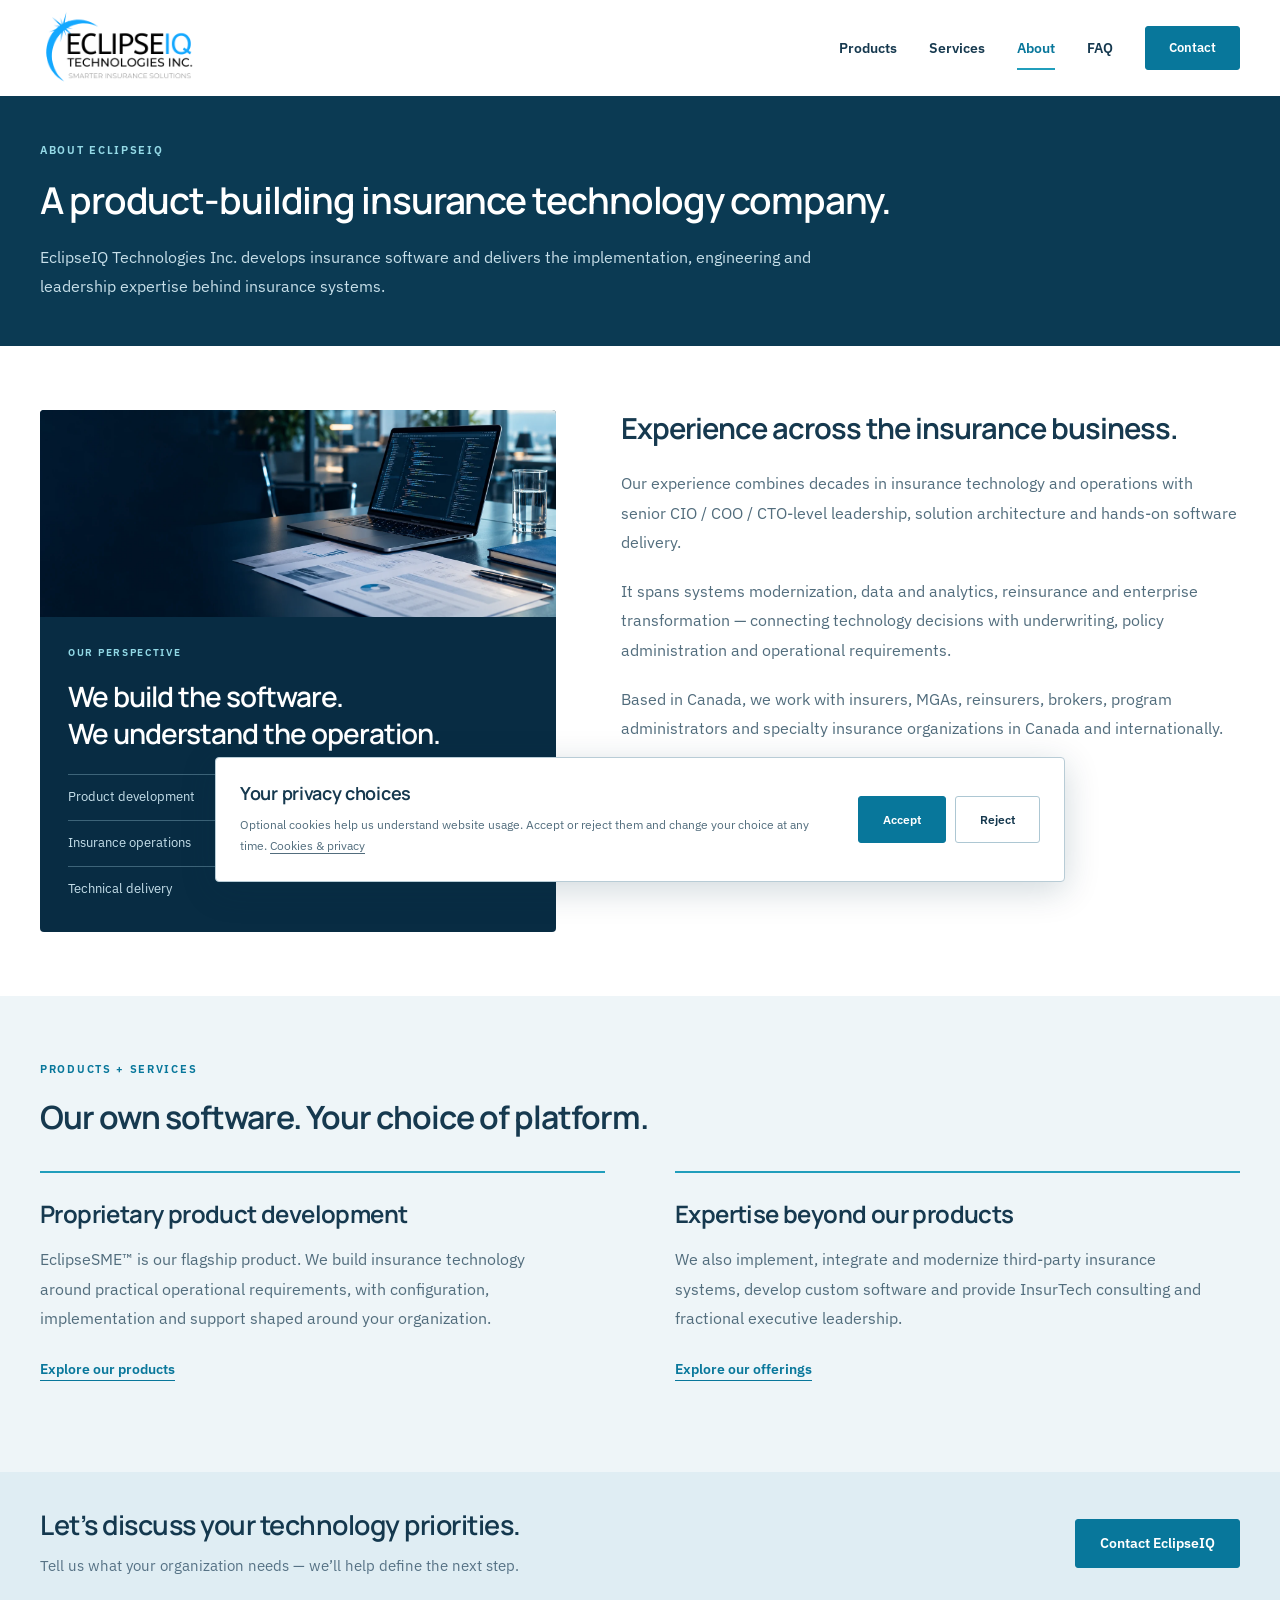
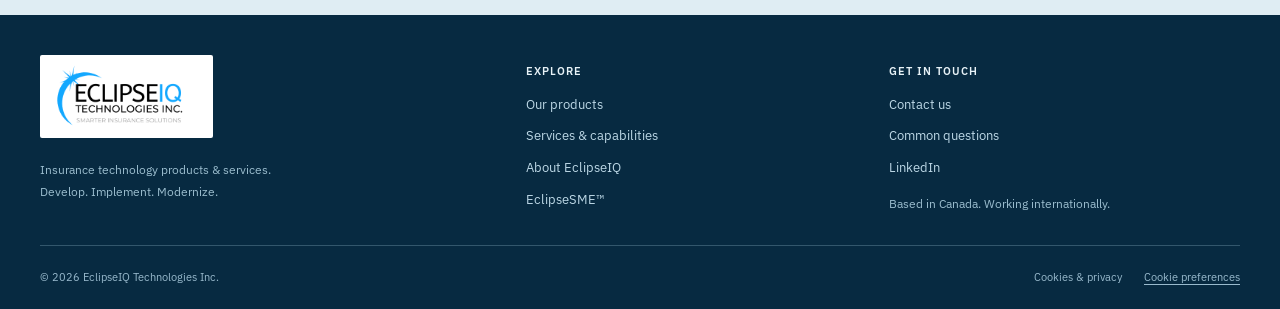
==== commit eb8d3702: "Elevate EclipseIQ corporate design across products and professional services" ====
--- a/about/index.html
+++ b/about/index.html
@@ -1,5 +1,5 @@
 <!doctype html>
-<html lang="en-CA"><head><meta charset="utf-8"><meta name="viewport" content="width=device-width,initial-scale=1"><title>About EclipseIQ | EclipseIQ Technologies Inc.</title><meta name="description" content="EclipseIQ Technologies Inc. is a Canadian insurance technology products and services company combining software development with insurance industry experience."><meta name="theme-color" content="#023047"><meta name="referrer" content="strict-origin-when-cross-origin"><link rel="canonical" href="https://eclipseiq.ca/about/"><meta property="og:type" content="website"><meta property="og:locale" content="en_CA"><meta property="og:site_name" content="EclipseIQ Technologies Inc."><meta property="og:title" content="About EclipseIQ"><meta property="og:description" content="EclipseIQ Technologies Inc. is a Canadian insurance technology products and services company combining software development with insurance industry experience."><meta property="og:url" content="https://eclipseiq.ca/about/"><meta property="og:image" content="https://eclipseiq.ca/assets/social.png"><meta property="og:image:alt" content="EclipseIQ — Insurance technology products and services."><meta name="twitter:card" content="summary_large_image"><link rel="icon" href="../assets/eclipseiq-logo-original.png" type="image/png"><link rel="preload" href="../assets/fonts/manrope.woff2" as="font" type="font/woff2" crossorigin><link rel="stylesheet" href="../assets/styles.css"><script src="../assets/config.js" defer></script><script src="../assets/site.js" defer></script><script src="../assets/consent.js" defer></script><script type="application/ld+json">{"@context": "https://schema.org", "@type": "Organization", "name": "EclipseIQ Technologies Inc.", "url": "https://eclipseiq.ca/", "logo": "https://eclipseiq.ca/assets/eclipseiq-logo-original.png", "description": "EclipseIQ develops insurance software products and delivers implementation, integration, modernization, InsurTech consulting and fractional executive leadership.", "sameAs": ["https://www.linkedin.com/company/eclipseiq"]}</script></head>
-<body class="page-about"><a class="skip-link" href="#main">Skip to content</a><header class="header"><div class="container header-inner"><a class="brand" href="../index.html" aria-label="EclipseIQ Technologies Inc. home"><img src="../assets/eclipseiq-logo-original.png" width="202" height="88" alt="EclipseIQ Technologies Inc. — Smarter Insurance Solutions"></a><button class="menu-toggle" aria-expanded="false" aria-controls="navigation" hidden>Menu <svg class="icon" viewBox="0 0 24 24" fill="none" stroke="currentColor" stroke-width="1.5" stroke-linecap="round" stroke-linejoin="round" aria-hidden="true"><path d="M4 6h16M4 12h16M4 18h16"/></svg></button><nav id="navigation" aria-label="Main navigation"><a href="../products/index.html">Products</a><a href="../services/index.html">Our Offerings</a><a href="../about/index.html" aria-current="page">Company</a><a href="../faq/index.html">FAQ</a><a class="button nav-contact" href="../contact/index.html">Contact us</a></nav></div></header><main id="main"><section class="page-intro"><div class="container"><p class="eyebrow">About EclipseIQ</p><h1>A product-building insurance technology company.</h1><p class="intro-copy">EclipseIQ Technologies Inc. develops insurance software and delivers the implementation, engineering and leadership expertise behind insurance systems.</p></div></section><section class="section"><div class="container about-layout"><div class="company-signature"><p class="eyebrow">Our perspective</p><h2>We build the software.<br>We understand the operation.</h2><div class="signature-practices"><span>Product development</span><span>Insurance operations</span><span>Technical delivery</span></div></div><div class="about-copy"><h2>Experience across the insurance business.</h2><p>Our experience combines decades in insurance technology and operations with senior CIO / COO / CTO-level leadership, solution architecture and hands-on software delivery.</p><p>It spans systems modernization, data and analytics, reinsurance and enterprise transformation — connecting technology decisions with underwriting, policy administration and operational requirements.</p><p>Based in Canada, we work with insurers, MGAs, reinsurers, brokers, program administrators and specialty insurance organizations in Canada and internationally.</p></div></div></section><section class="section company-practice"><div class="container"><div class="section-heading"><div><p class="eyebrow">Products + services</p><h2>Our own software. Your choice of platform.</h2></div></div><div class="two-column"><div><h3>Proprietary product development</h3><p>EclipseSME™ is our flagship product. We build insurance technology around practical operational requirements, with configuration, implementation and support shaped around your organization.</p><a class="text-link" href="../products/index.html">Explore our products</a></div><div><h3>Expertise beyond our products</h3><p>We also implement, integrate and modernize third-party insurance systems, develop custom software and provide InsurTech consulting and fractional executive leadership.</p><a class="text-link" href="../services/index.html">Explore our offerings</a></div></div></div></section><section class="contact-strip"><div class="container"><div><h2>Let’s discuss your technology priorities.</h2><p>Tell us what your organization needs — we’ll help define the next step.</p></div><a class="button" href="../contact/index.html">Contact EclipseIQ</a></div></section></main>
-<footer class="footer"><div class="container footer-content"><div class="footer-brand"><a class="brand" href="../index.html"><img src="../assets/eclipseiq-logo-original.png" width="202" height="88" alt="EclipseIQ Technologies Inc. — Smarter Insurance Solutions"></a><p>Insurance technology products & services.<br>Develop. Implement. Modernize.</p></div><div><h2>Explore</h2><a href="../products/index.html">Our products</a><a href="../services/index.html">Our offerings</a><a href="../about/index.html">About EclipseIQ</a><a href="../index.html#eclipsesme">EclipseSME™</a></div><div><h2>Get in touch</h2><a href="../contact/index.html">Contact us</a><a href="../faq/index.html">Common questions</a><a class="footer-social" href="https://www.linkedin.com/company/eclipseiq" target="_blank" rel="noopener noreferrer">LinkedIn<span class="sr-only"> (opens in a new tab)</span></a><p>Based in Canada. Working internationally.</p></div></div><div class="container footer-bottom"><p>© 2026 EclipseIQ Technologies Inc.</p><div><a href="../privacy-policy/index.html">Cookies & privacy</a><button class="cookie-preferences" hidden>Cookie preferences</button></div></div></footer>
+<html lang="en-CA"><head><meta charset="utf-8"><meta name="viewport" content="width=device-width,initial-scale=1"><title>About EclipseIQ | EclipseIQ Technologies Inc.</title><meta name="description" content="EclipseIQ Technologies Inc. is a Canadian insurance technology products and services company combining software development with insurance industry experience."><meta name="theme-color" content="#023047"><meta name="referrer" content="strict-origin-when-cross-origin"><link rel="canonical" href="https://eclipseiq.ca/about/"><meta property="og:type" content="website"><meta property="og:locale" content="en_CA"><meta property="og:site_name" content="EclipseIQ Technologies Inc."><meta property="og:title" content="About EclipseIQ"><meta property="og:description" content="EclipseIQ Technologies Inc. is a Canadian insurance technology products and services company combining software development with insurance industry experience."><meta property="og:url" content="https://eclipseiq.ca/about/"><meta property="og:image" content="https://eclipseiq.ca/assets/social.png"><meta property="og:image:alt" content="EclipseIQ — Insurance technology products and services."><meta name="twitter:card" content="summary_large_image"><link rel="icon" href="../assets/eclipseiq-logo-original.png" type="image/png"><link rel="preload" href="../assets/fonts/ibm-plex-sans.woff2" as="font" type="font/woff2" crossorigin><link rel="stylesheet" href="../assets/styles.css"><script src="../assets/config.js" defer></script><script src="../assets/site.js" defer></script><script src="../assets/consent.js" defer></script><script type="application/ld+json">{"@context": "https://schema.org", "@type": "Organization", "name": "EclipseIQ Technologies Inc.", "url": "https://eclipseiq.ca/", "logo": "https://eclipseiq.ca/assets/eclipseiq-logo-original.png", "description": "EclipseIQ develops insurance software products and delivers implementation, integration, modernization, InsurTech consulting and fractional executive leadership.", "sameAs": ["https://www.linkedin.com/company/eclipseiq"]}</script></head>
+<body class="page-about"><a class="skip-link" href="#main">Skip to content</a><header class="header"><div class="container header-inner"><a class="brand" href="../index.html" aria-label="EclipseIQ Technologies Inc. home"><img src="../assets/eclipseiq-logo-original.png" width="202" height="88" alt="EclipseIQ Technologies Inc. — Smarter Insurance Solutions"></a><button class="menu-toggle" aria-expanded="false" aria-controls="navigation" hidden>Menu <svg class="icon" viewBox="0 0 24 24" fill="none" stroke="currentColor" stroke-width="1.5" stroke-linecap="round" stroke-linejoin="round" aria-hidden="true"><path d="M4 6h16M4 12h16M4 18h16"/></svg></button><nav id="navigation" aria-label="Main navigation"><a href="../products/index.html">Products</a><a href="../services/index.html">Services</a><a href="../about/index.html" aria-current="page">About</a><a href="../faq/index.html">FAQ</a><a class="button nav-contact" href="../contact/index.html">Contact</a></nav></div></header><main id="main"><section class="page-intro"><div class="container"><p class="eyebrow">About EclipseIQ</p><h1>A product-building insurance technology company.</h1><p class="intro-copy">EclipseIQ Technologies Inc. develops insurance software and delivers the implementation, engineering and leadership expertise behind insurance systems.</p></div></section><section class="section"><div class="container about-layout"><div class="company-signature"><img class="signature-image" src="../assets/enterprise-hero.webp" width="1672" height="941" alt="Illustrative engineering workspace, not an EclipseIQ office photograph" loading="lazy"><p class="eyebrow">Our perspective</p><h2>We build the software.<br>We understand the operation.</h2><div class="signature-practices"><span>Product development</span><span>Insurance operations</span><span>Technical delivery</span></div></div><div class="about-copy"><h2>Experience across the insurance business.</h2><p>Our experience combines decades in insurance technology and operations with senior CIO / COO / CTO-level leadership, solution architecture and hands-on software delivery.</p><p>It spans systems modernization, data and analytics, reinsurance and enterprise transformation — connecting technology decisions with underwriting, policy administration and operational requirements.</p><p>Based in Canada, we work with insurers, MGAs, reinsurers, brokers, program administrators and specialty insurance organizations in Canada and internationally.</p></div></div></section><section class="section company-practice"><div class="container"><div class="section-heading"><div><p class="eyebrow">Products + services</p><h2>Our own software. Your choice of platform.</h2></div></div><div class="two-column"><div><h3>Proprietary product development</h3><p>EclipseSME™ is our flagship product. We build insurance technology around practical operational requirements, with configuration, implementation and support shaped around your organization.</p><a class="text-link" href="../products/index.html">Explore our products</a></div><div><h3>Expertise beyond our products</h3><p>We also implement, integrate and modernize third-party insurance systems, develop custom software and provide InsurTech consulting and fractional executive leadership.</p><a class="text-link" href="../services/index.html">Explore our offerings</a></div></div></div></section><section class="contact-strip"><div class="container"><div><h2>Let’s discuss your technology priorities.</h2><p>Tell us what your organization needs — we’ll help define the next step.</p></div><a class="button" href="../contact/index.html">Contact EclipseIQ</a></div></section></main>
+<footer class="footer"><div class="container footer-content"><div class="footer-brand"><a class="brand" href="../index.html"><img src="../assets/eclipseiq-logo-original.png" width="202" height="88" alt="EclipseIQ Technologies Inc. — Smarter Insurance Solutions"></a><p>Insurance technology products & services.<br>Develop. Implement. Modernize.</p></div><div><h2>Explore</h2><a href="../products/index.html">Our products</a><a href="../services/index.html">Services & capabilities</a><a href="../about/index.html">About EclipseIQ</a><a href="../index.html#eclipsesme">EclipseSME™</a></div><div><h2>Get in touch</h2><a href="../contact/index.html">Contact us</a><a href="../faq/index.html">Common questions</a><a class="footer-social" href="https://www.linkedin.com/company/eclipseiq" target="_blank" rel="noopener noreferrer">LinkedIn<span class="sr-only"> (opens in a new tab)</span></a><p>Based in Canada. Working internationally.</p></div></div><div class="container footer-bottom"><p>© 2026 EclipseIQ Technologies Inc.</p><div><a href="../privacy-policy/index.html">Cookies & privacy</a><button class="cookie-preferences" hidden>Cookie preferences</button></div></div></footer>
 <section id="cookie-banner" class="cookie-banner" aria-labelledby="cookie-title" hidden><div><h2 id="cookie-title">Your privacy choices</h2><p>Optional cookies help us understand website usage. Accept or reject them and change your choice at any time. <a href="../privacy-policy/index.html">Cookies & privacy</a></p></div><div class="cookie-actions"><button class="button button-small" data-cookie-choice="accepted">Accept</button><button class="button button-outline button-small" data-cookie-choice="rejected">Reject</button></div></section></body></html>
--- a/assets/styles.css
+++ b/assets/styles.css
@@ -20,3 +20,252 @@
 @media(max-width:360px){.container{width:calc(100% - 32px)}.hero-copy h1{font-size:30px}.hero-copy .eyebrow{font-size:8px}.js .header nav{left:-16px;right:-16px}.hero-workspace{padding:18px 14px 13px}.workspace-title{font-size:6px}.workspace-document{margin-inline:4px;padding:19px 16px}.document-head strong{font-size:25px}.workspace-capabilities span{font-size:7px}.workspace-delivery>div{font-size:8px;padding:9px;gap:8px}.workspace-caption{font-size:6px}.product-description{padding:23px 21px}.product-description h3{font-size:23px}.platform-visual{padding:22px 15px}.policy-view{gap:10px}.policy-rail span{font-size:7px;padding:9px 8px}.policy-document{padding:17px 12px;min-height:225px}.policy-document strong{font-size:17px}.policy-stages span{font-size:6px;padding:4px 5px}.visual-foot{font-size:5px;gap:8px}.offering-software,.offering-transformation{padding:20px;gap:11px}.offering h3{font-size:21px}.offering-software-art>span{font-size:24px}.offering-software-art>div{padding:9px}.company-signature h2{font-size:25px}.contact-form-wrap{padding:17px}.contact-options{gap:10px}.contact-options label{font-size:10px}.footer-content{gap:22px}}
 @media(max-width:850px){html:not(.js) .header-inner{flex-wrap:wrap;padding-block:12px}html:not(.js) .header nav{width:100%;flex-wrap:wrap;padding-bottom:10px}}
 @media(prefers-reduced-motion:reduce){html{scroll-behavior:auto}}
+
+/* Enterprise visual system: substantial imagery, two business areas, editorial practices. */
+@font-face{font-family:'IBM Plex Sans';src:url('fonts/ibm-plex-sans.woff2') format('woff2');font-weight:100 700;font-display:swap}
+body{font-family:'IBM Plex Sans',Arial,sans-serif;font-size:16px;line-height:1.75;color:#16394f}
+h1,h2,h3,.product-name{font-family:Manrope,Arial,sans-serif;font-weight:650}
+h2{font-size:32px;letter-spacing:-1px;line-height:1.25}
+.eyebrow{font-size:11px;letter-spacing:1.7px;font-weight:650}
+.container{width:min(1200px,calc(100% - 80px))}
+.section{padding:64px 0}
+.text-link{font-size:14px;font-weight:600;text-underline-offset:6px}
+.button{font-size:14px;font-weight:600;padding:12px 24px;border-radius:3px;min-height:47px}
+.header{border-bottom:0;box-shadow:0 1px 0 #193e4f14}
+.header-inner{min-height:96px}
+.header nav{font-size:14px;gap:32px;font-weight:600}
+.header .button{font-size:13px;padding:11px 23px;min-height:44px}
+.header nav>a:not(.button){padding-block:20px}
+.header nav>a:not(.button)::after{bottom:10px}
+.brand img{width:174px}
+/* The hero uses an editorial engineering image instead of a miniature UI diagram. */
+.tech-hero{position:relative;background:#052c43;isolation:isolate;overflow:hidden;color:#fff}
+.hero-image{position:absolute;inset:0;width:100%;height:100%;object-fit:cover;object-position:center 57%;z-index:-2}
+.hero-shade{position:absolute;inset:0;background:#011d3029;z-index:-1}
+.tech-hero-grid{display:block;min-height:520px;padding-block:62px 93px}
+.hero-copy{max-width:505px}
+.hero-copy .eyebrow{font-size:10px;color:#9ddfeb;letter-spacing:1.6px;margin-bottom:22px}
+.hero-copy h1{font-size:44px;line-height:1.2;letter-spacing:-1.4px;font-weight:600;text-shadow:0 2px 18px #02182566}
+.hero-copy h1>span{color:#a0e4ed}
+.hero-copy>p:not(.eyebrow){font-size:17px;line-height:1.8;color:#dfedf4;max-width:465px;margin-top:24px;text-shadow:0 2px 10px #02182566}
+.hero-copy .actions{gap:15px;margin-top:29px}
+.hero-copy .button{background:#219ebc;border-color:#219ebc;color:#022b3e}
+.hero-copy .button:hover{background:#8bd7e5;border-color:#8bd7e5;color:#022b3e}
+.hero-copy .button-outline{background:#092e4680;color:white;border-color:#8fb4c5}
+.hero-copy .button-outline:hover{background:#fff;color:#093349;border-color:white}
+.business-paths{position:relative;z-index:1;background:#fff}
+.business-paths>.container{display:grid;grid-template-columns:1fr 1fr;position:relative;margin-top:-34px;box-shadow:0 8px 35px #082c4312}
+.business-path{display:block;padding:26px 32px 25px;background:#fff;border-top:3px solid #219ebc;position:relative}
+.business-path+.business-path{background:#edf6f8;border-top-color:#0c4a68}
+.path-label{font-size:10px;letter-spacing:1.6px;text-transform:uppercase;color:#08779b;font-weight:700}
+.business-path h2{font-size:23px;letter-spacing:-.6px;margin-top:10px;line-height:1.3;color:#103d55}
+.business-path p{font-size:14px;margin-top:10px;line-height:1.7;color:#537385;max-width:460px}
+.path-action{display:inline-block;font-size:13px;font-weight:600;color:#08779b;margin-top:18px;border-bottom:1px solid #96c7d6;line-height:1.7}
+.business-path:hover .path-action{text-decoration:none;border-bottom:2px solid #08779b}
+.business-path:focus-visible{outline-offset:-5px}
+.audience{padding:25px 0 24px;border-bottom:1px solid #d9e6ed}
+.audience p{font-size:10px;letter-spacing:1px;font-weight:600}
+.audience>.container>div{font-size:12px;gap:15px 36px;font-weight:500}
+.section-heading{gap:50px;margin-bottom:34px}
+.section-heading h2{font-size:32px}
+.section-heading>p{font-size:15px;line-height:1.8;max-width:335px}
+/* Products and Services occupy a shared composition rather than repeated cards. */
+.offerings-section{padding-top:60px;background:#fff}
+.offerings-composition{display:grid;grid-template-columns:.95fr 1.7fr;gap:0 53px;align-items:stretch}
+.offering{margin:0;border-radius:0}
+.offering-software{grid-column:1;grid-row:1 / span 3;display:flex;flex-direction:column;padding:29px 29px 0;background:#edf4f7;border:1px solid #dbe8ee;border-radius:4px;overflow:hidden;gap:0}
+.offering-software .offering-number{display:block;margin-bottom:20px;font-size:12px;line-height:1.4}
+.offering-software .offering-copy{padding:0}
+.offering-software h3{font-size:25px;line-height:1.3;letter-spacing:-.6px}
+.offering-copy>p{font-size:15px;line-height:1.8;margin-top:15px;margin-bottom:19px}
+.offering-software-art{display:block;position:relative;margin-top:auto;margin-left:-29px;margin-right:-29px;border:0;padding:18px 0 0;width:calc(100% + 58px);overflow:hidden}
+.offering-software-art img{width:100%;height:258px;object-fit:cover;object-position:center}
+.offering-software-art>span{display:block;background:#0a354d;color:#cceaf3;font-family:'IBM Plex Sans',Arial,sans-serif;font-size:11px;letter-spacing:.2px;font-weight:500;text-align:left;padding:12px 21px}
+.offering-software-art>span sup{font-size:8px}
+.offering:not(.offering-software){grid-column:2;display:grid;grid-template-columns:30px 1fr;gap:19px;background:transparent;color:#15394e;border:0;border-bottom:1px solid #d0e1e9;padding:22px 58px 27px 0;margin:0;border-radius:0}
+.offering:not(.offering-software) .offering-copy{padding:0}
+.offering:not(.offering-software) h3{font-size:24px;line-height:1.3;letter-spacing:-.6px;max-width:530px}
+.offering:not(.offering-software) .offering-number{font-size:11px;color:#08779b;line-height:2}
+.offering:not(.offering-software) .offering-copy>p{font-size:15px;line-height:1.8;color:#526d7d;max-width:550px;margin-top:13px;margin-bottom:16px}
+.offering:not(.offering-software) .text-link{color:#08779b}
+.offering-icon{position:absolute;left:auto;right:0;top:25px;padding:10px;background:#eef5f8;border-radius:3px}
+.offering-icon .icon{width:23px;height:23px;color:#08779b}
+/* The product illustration is a concept render, never presented as actual UI. */
+.products-section{background:#edf4f7;color:#14394f;border-top:1px solid #deeaef}
+.products-section .eyebrow{color:#08779b}
+.products-section .section-heading h2{color:#14394f}
+.products-section .section-heading>p{color:#526d7d}
+.product-feature{display:grid;grid-template-columns:1fr 1.08fr;overflow:hidden;border-radius:4px;border:0;background:#fff;box-shadow:0 9px 35px #0c3a4f08}
+.product-description{padding:36px 38px}
+.product-tag{font-family:'IBM Plex Sans',Arial,sans-serif;font-size:9px;font-weight:600;letter-spacing:1.1px;padding:5px 9px;border-radius:2px}
+.product-name{font-size:38px;margin-top:15px;margin-bottom:18px;font-weight:750}
+.product-description h3{font-size:25px;line-height:1.35;max-width:400px;letter-spacing:-.6px}
+.product-description>p:not(.product-name):not(.product-byline){font-size:15px;line-height:1.8;margin-top:17px}
+.product-description .actions{gap:21px;margin-top:25px}
+.product-description .button{font-size:13px;padding:11px 20px}
+.product-description .text-link{font-size:13px}
+.product-byline{font-size:11px;line-height:1.7;margin-top:22px;color:#6d8492}
+.product-capability-list{list-style:none;padding:19px 0 0;margin:24px 0 0;border-top:1px solid #d9e6ed;display:grid;grid-template-columns:1fr 1fr;gap:10px 18px;font-size:12px;line-height:1.7;color:#466d81}
+.product-capability-list li{padding-left:15px;position:relative}
+.product-capability-list li::before{content:'✓';position:absolute;left:0;color:#08779b}
+.platform-visual{display:block;margin:0;padding:0;min-width:0;position:relative;background:#e0eef4}
+.platform-visual>img{width:100%;height:100%;min-height:430px;object-fit:cover;object-position:56% center}
+.platform-visual figcaption{position:absolute;bottom:0;left:0;right:0;background:#0a344ce8;color:#c7e1ed;padding:13px 19px;font-size:10px;line-height:1.7;text-align:left;letter-spacing:.2px}
+.section-foot{margin-top:24px}
+.section-foot .text-link{color:#08779b}
+.section-foot>span{color:#5e7d8e;font-size:12px}
+/* Insurance experience is a substantial chapter, with no invented proof points. */
+.company-section{background:#092e46;color:#fff}
+.company-summary{grid-template-columns:1fr 1.2fr;gap:70px;align-items:center}
+.company-summary .eyebrow{color:#8bd9e7}
+.company-summary h2{font-size:32px;font-weight:600}
+.company-summary .text-link{color:#a1dfeb;font-size:14px;margin-top:24px}
+.company-summary>div:last-child{border-left:1px solid #41687d;padding-left:39px}
+.company-summary>div:last-child p{color:#c2d9e6;font-size:16px;line-height:1.85}
+.company-summary>div:last-child p+p{margin-top:19px}
+.faq-preview-layout{grid-template-columns:.9fr 1.35fr;gap:75px}
+.faq-preview-layout h2{font-size:31px}
+.faq-preview-layout>div:first-child>p:not(.eyebrow){font-size:15px;line-height:1.8;max-width:330px}
+.faq-list details{padding:22px 0}
+.faq-list summary{font-size:16px;font-weight:600;line-height:1.7;padding-right:38px}
+.faq-list summary::after{font-size:24px}
+.faq-list details>p{font-size:15px;line-height:1.8}
+.contact-strip{background:#dfedf3;color:#14384e;padding-block:36px}
+.contact-strip h2{font-size:27px;color:#14384e;font-weight:600}
+.contact-strip p{font-size:15px;color:#567285}
+.contact-strip .button{background:#08779b;color:#fff;border-color:#08779b}
+.contact-strip .button:hover{background:#045b7d;border-color:#045b7d;color:#fff}
+/* Navigation and the same visual language extend to every interior page. */
+.page-intro{position:relative;background:#0a324a;color:#fff;border:0;padding:45px 0;overflow:hidden;isolation:isolate}
+.page-intro .eyebrow{color:#94d9e6}
+.page-intro h1{font-size:37px;font-weight:600;line-height:1.27;max-width:890px}
+.page-intro .intro-copy{font-size:16px;color:#c7dfe9;line-height:1.8;max-width:790px}
+.page-products .page-intro{background:#eaf3f7;color:#16384d}
+.page-products .page-intro .eyebrow{color:#08779b}
+.page-products .page-intro .intro-copy{color:#587183}
+.page-services .page-intro::before{content:'';position:absolute;inset:0;background:url('enterprise-hero.webp') right 50%/cover;opacity:.22;z-index:-1}
+.page-services .page-intro h1,.page-services .page-intro .intro-copy{max-width:800px}
+.page-services .page-intro{background:#062b42}
+.page-about .page-intro{background:#0b3a53}
+.page-faq .page-intro,.page-contact .page-intro{background:#0a324a}
+.product-catalog .product-feature{border:1px solid #d5e5ed;box-shadow:none}
+.product-capabilities{background:#edf5f8}
+.capability-register>div{gap:20px;padding:23px 0}
+.capability-register h3{font-size:20px}
+.capability-register span{font-size:12px}
+.scope-note{font-size:13px}
+.implementation-bridge p:not(.eyebrow){font-size:16px;line-height:1.8}
+.implementation-bridge .button{font-size:13px;max-width:270px}
+.services-section>.container{display:grid;grid-template-columns:255px 1fr;gap:58px;align-items:start}
+.service-jump{display:flex;flex-direction:column;position:sticky;top:26px;padding:20px;background:#eef5f8;border:1px solid #d8e6ed;border-radius:4px;gap:0}
+.service-jump .text-link{background:none;padding:14px 0;border:0;border-bottom:1px solid #cfdee7;font-size:14px;line-height:1.6;font-weight:500;border-radius:0;color:#325f78}
+.service-jump .text-link:last-child{border:0}
+.service-jump .text-link:hover{background:none;color:#08779b;text-decoration:underline;text-underline-offset:4px}
+.service-detail{display:block;padding:32px 0 35px;border-bottom:1px solid #d3e3eb}
+.service-detail:first-child{padding-top:0}
+.service-title{padding-left:49px;position:relative;margin-bottom:23px;min-height:45px}
+.service-number{font-size:10px;top:5px;font-weight:600}
+.service-title .icon{position:absolute;left:0;top:29px;width:23px;height:23px;margin:0}
+.service-title h2{font-size:27px;max-width:650px;line-height:1.3}
+.service-detail>div:last-child>h3{font-size:20px;margin-bottom:16px}
+.service-detail p,.service-detail ul{font-size:15px;line-height:1.8}
+.service-detail ul{margin:18px 0}
+.service-detail li{margin-top:8px}
+.practice-notes{padding:20px 23px;border-left:2px solid #219ebc;border-radius:0 3px 3px 0;margin-top:23px}
+.practice-notes p,.practice-note{font-size:13px!important;line-height:1.8}
+.practice-notes p+p{margin-top:14px}
+.service-detail .text-link{font-size:14px}
+.about-layout{gap:65px;grid-template-columns:1fr 1.2fr;align-items:start}
+.company-signature{padding:0 28px 21px;border-radius:4px;overflow:hidden}
+.signature-image{width:calc(100% + 56px);max-width:none;height:207px;margin-left:-28px;margin-bottom:27px;object-fit:cover;object-position:right 55%}
+.company-signature h2{font-size:28px;font-weight:600;line-height:1.3}
+.company-signature .eyebrow{font-size:10px}
+.signature-practices{margin-top:23px}
+.signature-practices span{font-size:13px;padding:11px 0}
+.about-copy h2{font-size:29px;margin-bottom:23px}
+.about-copy p{font-size:16px;line-height:1.85}
+.about-copy p+p{margin-top:19px}
+.company-practice{background:#eef5f8}
+.two-column>div{padding:26px 26px 26px 0;border-top:2px solid #219ebc}
+.two-column h3{font-size:24px}
+.two-column p{font-size:16px;line-height:1.85}
+.faq-layout{grid-template-columns:260px 1fr;gap:65px}
+.faq-index{background:#edf5f8;padding:27px;border-radius:4px}
+.faq-index .text-link{font-size:14px;font-weight:500}
+.faq-index p:not(.eyebrow){font-size:13px}
+.faq-group-heading h2{font-size:28px}
+.faq-group-heading>p{font-size:14px}
+.faq-group+.faq-group{margin-top:43px}
+.contact-layout{gap:60px}
+.contact-layout aside{background:#092f47;color:#fff;border-top:0;padding:29px;border-radius:3px}
+.contact-layout aside .eyebrow{color:#91d8e6}
+.contact-layout aside h2{font-size:28px;font-weight:600}
+.contact-layout aside>p:not(.eyebrow){color:#c3dce8;font-size:15px;line-height:1.85}
+.contact-layout aside .contact-discretion{font-size:12px!important;border-color:#3a6074;padding-top:20px}
+.contact-form-wrap{box-shadow:0 8px 35px #082c4309;border-radius:4px;padding:31px}
+.form-note{font-size:13px;padding:15px 17px}
+form label,form legend{font-size:13px;font-weight:600}
+form label>span{font-size:11px}
+form input:not([type=checkbox]),form select,form textarea{font-family:'IBM Plex Sans',Arial,sans-serif;font-size:15px;padding:11px 13px;border-color:#b9cdd8}
+.contact-options label{font-size:13px;font-weight:500}
+.field-hint{font-size:12px}
+.form-privacy{font-size:12px}
+.form-status{font-size:13px}
+.legal h2{font-size:25px}
+.legal p:not(.eyebrow){font-size:15px;line-height:1.85}
+.footer{background:#072a41;border:0;color:#bcd6e4;padding-top:40px}
+.footer-content{gap:65px}
+.footer .brand{padding:9px 12px;border-radius:2px}
+.footer .brand img{width:149px}
+.footer-content h2{font-family:'IBM Plex Sans',Arial,sans-serif;font-size:11px;letter-spacing:1px;color:#e7f2f7;font-weight:600}
+.footer-content>div>a:not(.brand){font-size:13px;color:#bdd8e6;margin-top:9px}
+.footer-content>div>a:hover{color:#fff}
+.footer-content>div>p{font-size:12px;color:#9bbdce;line-height:1.85}
+.footer-bottom{border-color:#33576c;color:#99bacd;font-size:11px;padding-block:22px}
+.footer-bottom p{color:#99bacd}
+.cookie-preferences{font-size:11px}
+.cookie-banner{border-radius:4px}
+.cookie-banner h2{font-size:18px}
+.cookie-banner p{font-size:12px}
+.cookie-actions .button{font-size:12px}
+@media(max-width:1050px){
+ .container{width:calc(100% - 56px)}.header nav{gap:23px;font-size:13px}.brand img{width:163px}.header-inner{min-height:92px}
+ .tech-hero-grid{min-height:500px;padding-block:57px 90px}.hero-copy{max-width:450px}.hero-copy h1{font-size:40px}.hero-copy>p:not(.eyebrow){font-size:16px;max-width:415px}.hero-image{object-position:52% center}
+ .business-path{padding:24px 27px}.business-path h2{font-size:22px}.business-path p{font-size:13px}
+ .offerings-composition{grid-template-columns:1fr 1.65fr;gap:0 32px}.offering-software{padding:27px 25px 0}.offering-software-art{margin-left:-25px;margin-right:-25px;width:calc(100% + 50px)}.offering-software-art img{height:230px}
+ .offering:not(.offering-software){padding-right:45px;gap:16px}.offering:not(.offering-software) h3{font-size:22px}.offering-copy>p,.offering:not(.offering-software) .offering-copy>p{font-size:14px}.offering-icon{padding:8px}.offering-icon .icon{width:20px;height:20px}
+ .product-description{padding:31px}.product-description h3{font-size:23px}.product-description>p:not(.product-name):not(.product-byline){font-size:14px}.product-name{font-size:34px}.platform-visual>img{min-height:440px}.product-capability-list{grid-template-columns:1fr;font-size:12px;gap:8px}
+ .company-summary{gap:45px}.company-summary>div:last-child{padding-left:30px}.company-summary>div:last-child p{font-size:15px}.services-section>.container{grid-template-columns:225px 1fr;gap:40px}.service-jump{padding:16px 20px}.service-jump .text-link{font-size:13px}.service-title h2{font-size:25px}
+ .about-layout{gap:40px}.about-copy p{font-size:15px}.company-signature h2{font-size:26px}.faq-layout{grid-template-columns:225px 1fr;gap:40px}.contact-layout{gap:40px}.footer-content{gap:40px}
+}
+@media(max-width:850px){
+ .header-inner{min-height:88px}.header nav{gap:18px;font-size:12px}.brand img{width:154px}.header .button{font-size:12px;padding:11px 19px}.js .header nav>a:not(.button){padding:14px 0;font-size:14px}.js .header nav .nav-contact{font-size:13px}.header nav>a:not(.button)::after{bottom:8px}
+ .tech-hero-grid{min-height:490px;padding-block:48px 85px}.hero-copy{max-width:425px}.hero-copy h1{font-size:37px}.hero-copy>p:not(.eyebrow){font-size:15px;max-width:390px}.hero-copy .eyebrow{font-size:9px}.hero-shade{background:#011c344f}.hero-image{object-position:51% center}.hero-copy .button{font-size:12px;padding:12px 18px}
+ .business-paths>.container{margin-top:-28px}.business-path{padding:23px}.business-path h2{font-size:20px}.business-path p{font-size:13px;line-height:1.7}.path-label{font-size:9px}.path-action{font-size:12px}
+ .section{padding:49px 0}.section-heading h2{font-size:29px}.section-heading>p{font-size:14px;max-width:255px}.offerings-composition{gap:0 25px;grid-template-columns:1fr 1.5fr}.offering-software{padding:25px 22px 0}.offering-software h3{font-size:24px}.offering-software-art{margin-left:-22px;margin-right:-22px;width:calc(100% + 44px)}.offering-software-art img{height:205px}.offering-software-art>span{font-size:10px;padding:11px 17px}
+ .offering:not(.offering-software){grid-template-columns:23px 1fr;gap:12px;padding-right:0;padding-block:21px}.offering:not(.offering-software) h3{font-size:21px;padding-right:33px}.offering-icon{padding:0;top:23px;background:none}.offering-icon .icon{width:22px;height:22px}.offering:not(.offering-software) .offering-copy>p{font-size:14px;line-height:1.75}.offering .text-link{font-size:13px}
+ .product-feature{grid-template-columns:1fr 1fr}.product-description{padding:27px}.product-description h3{font-size:23px}.product-name{font-size:31px}.product-description .actions{gap:18px}.product-description .button{font-size:12px;padding:11px 17px}.product-description .text-link{font-size:12px}.product-description>p:not(.product-name):not(.product-byline){font-size:14px}.platform-visual>img{min-height:470px;object-position:59% center}.platform-visual figcaption{font-size:8px;padding:12px 15px}.product-byline{font-size:10px}.section-foot>span{font-size:11px}.product-capability-list{font-size:11px}
+ .company-summary{gap:35px}.company-summary h2{font-size:28px}.company-summary>div:last-child{padding-left:24px}.company-summary>div:last-child p{font-size:14px}.faq-preview-layout{gap:40px}.faq-preview-layout h2{font-size:28px}.faq-preview-layout>div:first-child>p:not(.eyebrow){font-size:14px}.faq-list summary{font-size:15px}.faq-list details>p{font-size:14px}.contact-strip h2{font-size:24px}.contact-strip p{font-size:14px}
+ .page-intro h1{font-size:33px}.page-intro .intro-copy{font-size:15px}.services-section>.container{grid-template-columns:195px 1fr;gap:30px}.service-jump{padding:13px 17px}.service-jump .text-link{font-size:12px}.service-title h2{font-size:24px}.service-title{padding-left:36px}.service-detail p,.service-detail ul{font-size:14px}.service-detail>div:last-child>h3{font-size:19px}.practice-notes{padding:17px}.practice-notes p{font-size:12px!important}.service-title .icon{width:20px;height:20px}
+ .company-signature{padding-inline:24px}.signature-image{margin-left:-24px;width:calc(100% + 48px);height:180px}.company-signature h2{font-size:25px}.about-layout{gap:32px}.about-copy h2{font-size:25px}.about-copy p{font-size:14px}.two-column h3{font-size:22px}.two-column p{font-size:15px}.faq-layout{grid-template-columns:195px 1fr;gap:30px}.faq-index{padding:22px}.faq-index .text-link{font-size:13px}.faq-group-heading h2{font-size:25px}.contact-layout{gap:30px}.contact-layout aside{padding:24px}.contact-layout aside h2{font-size:25px}.contact-layout aside>p:not(.eyebrow){font-size:14px}.contact-form-wrap{padding:24px}.form-grid label{font-size:12px}.footer-content{gap:30px}
+}
+@media(max-width:600px){
+ .container{width:calc(100% - 40px)}.header-inner{min-height:84px}.brand img{width:147px}.tech-hero-grid{min-height:0;padding-block:38px 52px;display:block}.hero-copy{max-width:100%;padding:0}.hero-copy .eyebrow{font-size:8px;letter-spacing:1.1px;margin-bottom:20px}.hero-copy h1{font-size:35px;line-height:1.2;letter-spacing:-1.1px;max-width:360px}.hero-copy>p:not(.eyebrow){font-size:15px;line-height:1.8;max-width:370px;margin-top:22px}.hero-image{object-position:51% center;opacity:.48}.hero-shade{background:#032b428a}.hero-copy .actions{gap:11px;margin-top:24px}.hero-copy .button{font-size:12px;padding:11px 17px}.hero-copy .button-outline{background:#082c4366}
+ .business-paths>.container{grid-template-columns:1fr;margin-top:-18px;box-shadow:0 7px 25px #082c4310}.business-path{padding:22px 24px}.business-path+.business-path{border-top:1px solid #c9e0e9}.business-path h2{font-size:21px;line-height:1.3;margin-top:9px}.business-path p{font-size:14px;line-height:1.7;margin-top:9px}.path-label{font-size:9px}.path-action{font-size:12px;margin-top:14px}.audience{padding-block:22px}.audience p{font-size:9px}.audience>.container>div{font-size:11px;gap:9px 22px}
+ .section{padding:41px 0}.section-heading h2{font-size:28px;line-height:1.25}.section-heading>p{font-size:15px;line-height:1.8;max-width:400px;margin-top:17px}.eyebrow{font-size:10px;letter-spacing:1.4px;margin-bottom:16px}.section-heading{margin-bottom:28px}
+ .offerings-composition{grid-template-columns:1fr;gap:0}.offering-software{grid-column:1;grid-row:auto;padding:25px 25px 0;gap:0}.offering-software .offering-number{margin-bottom:17px}.offering-software h3{font-size:25px}.offering-copy>p{font-size:15px;line-height:1.8}.offering-software-art{margin-left:-25px;margin-right:-25px;width:calc(100% + 50px);padding-top:17px;margin-top:7px}.offering-software-art img{height:219px;object-position:50% 54%}.offering-software-art>span{font-size:11px;padding:12px 20px}
+ .offering:not(.offering-software){grid-column:1;grid-template-columns:22px 1fr;gap:13px;padding:27px 0 26px;margin:0}.offering:not(.offering-software) h3{font-size:23px;line-height:1.3;padding-right:31px}.offering:not(.offering-software) .offering-copy>p{font-size:15px;line-height:1.8;margin-top:13px}.offering .text-link{font-size:13px}.offering-icon{top:28px}.offering-icon .icon{width:22px;height:22px}.offering-number{font-size:11px}
+ .product-feature{grid-template-columns:1fr}.product-description{padding:29px 25px}.product-name{font-size:35px;margin-bottom:17px}.product-description h3{font-size:25px;max-width:340px;line-height:1.35}.product-description>p:not(.product-name):not(.product-byline){font-size:15px;line-height:1.8}.product-description .actions{gap:20px;margin-top:24px}.product-description .button{font-size:12px;padding:11px 18px}.product-description .text-link{font-size:12px}.product-tag{font-size:9px}.product-capability-list{font-size:12px;grid-template-columns:1fr;gap:10px;margin-top:23px}.product-byline{font-size:10px;margin-top:22px}.platform-visual>img{height:300px;min-height:0;object-position:center}.platform-visual figcaption{font-size:8px;padding:10px 14px}.section-foot{margin-top:23px}.section-foot .text-link{font-size:14px}.section-foot>span{font-size:11px;margin-top:14px;line-height:1.8}
+ .company-summary{grid-template-columns:1fr;gap:27px}.company-summary h2{font-size:29px}.company-summary .text-link{font-size:14px;margin-top:21px}.company-summary>div:last-child{padding-left:23px;border-color:#4a7186}.company-summary>div:last-child p{font-size:15px;line-height:1.85}.company-summary>div:last-child p+p{margin-top:18px}.faq-preview-layout{grid-template-columns:1fr;gap:27px}.faq-preview-layout h2{font-size:29px}.faq-preview-layout>div:first-child>p:not(.eyebrow){font-size:15px;max-width:400px}.faq-list summary{font-size:15px;line-height:1.7}.faq-list details{padding:20px 0}.faq-list details>p{font-size:14px;line-height:1.8}.contact-strip{padding:32px 0}.contact-strip h2{font-size:25px;line-height:1.3}.contact-strip p{font-size:15px;line-height:1.8}.contact-strip .button{font-size:13px;margin-top:23px}
+ .page-intro{padding:34px 0}.page-intro h1{font-size:31px;line-height:1.28;letter-spacing:-.9px}.page-intro .intro-copy{font-size:15px;line-height:1.8}.page-services .page-intro::before{background-position:70% center;opacity:.15}.capability-register h3{font-size:19px}.capability-register>div{padding:21px 0}.scope-note{font-size:12px}.implementation-bridge p:not(.eyebrow){font-size:15px}.implementation-bridge h2{font-size:28px}.implementation-bridge .button{max-width:none;font-size:13px}
+ .services-section>.container{display:block}.service-jump{position:static;display:flex;flex-direction:column;padding:12px 22px;margin-bottom:30px}.service-jump .text-link{font-size:13px;padding:13px 0;flex:0 1 auto}.service-detail{padding:28px 0;display:block}.service-detail:first-child{padding-top:0}.service-title{padding-left:36px;margin-bottom:22px}.service-title h2{font-size:25px;line-height:1.3;max-width:none}.service-title .icon{top:31px}.service-detail p,.service-detail ul{font-size:15px;line-height:1.8}.service-detail>div:last-child>h3{font-size:20px}.service-detail .text-link{font-size:14px}.practice-notes{padding:18px}.practice-notes p{font-size:13px!important}
+ .about-layout{grid-template-columns:1fr;gap:30px}.company-signature{padding-inline:26px}.signature-image{height:195px;margin-left:-26px;width:calc(100% + 52px);margin-bottom:25px}.company-signature h2{font-size:28px}.about-copy h2{font-size:27px}.about-copy p{font-size:15px;line-height:1.85}.two-column{grid-template-columns:1fr;gap:18px}.two-column>div{padding-top:23px;padding-right:0}.two-column h3{font-size:23px}.two-column p{font-size:15px}.faq-layout{grid-template-columns:1fr;gap:30px}.faq-index{padding:24px}.faq-index .text-link{font-size:14px}.faq-index p:not(.eyebrow){font-size:13px}.faq-group-heading h2{font-size:26px}.faq-group-heading>p{font-size:14px}.faq-group+.faq-group{margin-top:36px}
+ .contact-layout{grid-template-columns:1fr;gap:29px}.contact-layout aside{padding:26px}.contact-layout aside h2{font-size:27px}.contact-layout aside>p:not(.eyebrow){font-size:15px;line-height:1.8}.contact-form-wrap{padding:22px}.form-note{font-size:12px;padding:13px 14px}.form-grid label,form label,form legend{font-size:13px}.form-grid label>span,form label>span{font-size:10px}.contact-options{gap:12px}.contact-options label{font-size:12px}.field-hint{font-size:11px}.form-privacy{font-size:11px}.form-status{font-size:12px}.legal h2{font-size:24px}.legal p:not(.eyebrow){font-size:14px}
+ .footer{padding-top:33px}.footer-content{gap:27px}.footer .brand img{width:145px}.footer-content>div>a:not(.brand){font-size:13px;margin-top:8px}.footer-content>div>p{font-size:12px}.footer-content h2{font-size:10px}.footer-bottom{font-size:10px}.cookie-preferences{font-size:10px}.cookie-banner h2{font-size:17px}.cookie-banner p{font-size:12px}.cookie-actions .button{font-size:12px}
+}
+@media(max-width:360px){
+ .container{width:calc(100% - 32px)}.hero-copy h1{font-size:30px}.hero-copy .eyebrow{font-size:7px;letter-spacing:1px}.hero-copy>p:not(.eyebrow){font-size:14px}.hero-copy .button{font-size:11px;padding:11px 13px}.business-path{padding:21px}.business-path h2{font-size:20px}.business-path p{font-size:13px}.section-heading h2{font-size:26px}.offering-software{padding:23px 22px 0}.offering-software-art{margin-left:-22px;margin-right:-22px;width:calc(100% + 44px)}.offering:not(.offering-software) h3{font-size:21px}.offering:not(.offering-software) .offering-copy>p{font-size:14px}.product-description{padding:25px 22px}.product-description h3{font-size:23px}.product-description .actions{gap:17px}.product-description .button{font-size:11px;padding:11px 16px}.product-description .text-link{font-size:11px}.platform-visual>img{height:265px}.company-summary h2{font-size:27px}.contact-form-wrap{padding:18px}.contact-options{gap:10px}.contact-options label{font-size:11px}
+}
+@media(prefers-reduced-motion:reduce){html{scroll-behavior:auto}}
+.header nav>.nav-contact[aria-current=page]{color:#fff;outline:2px solid #94cdda;outline-offset:3px}
+.service-detail:target .service-title h2{color:#08779b}
